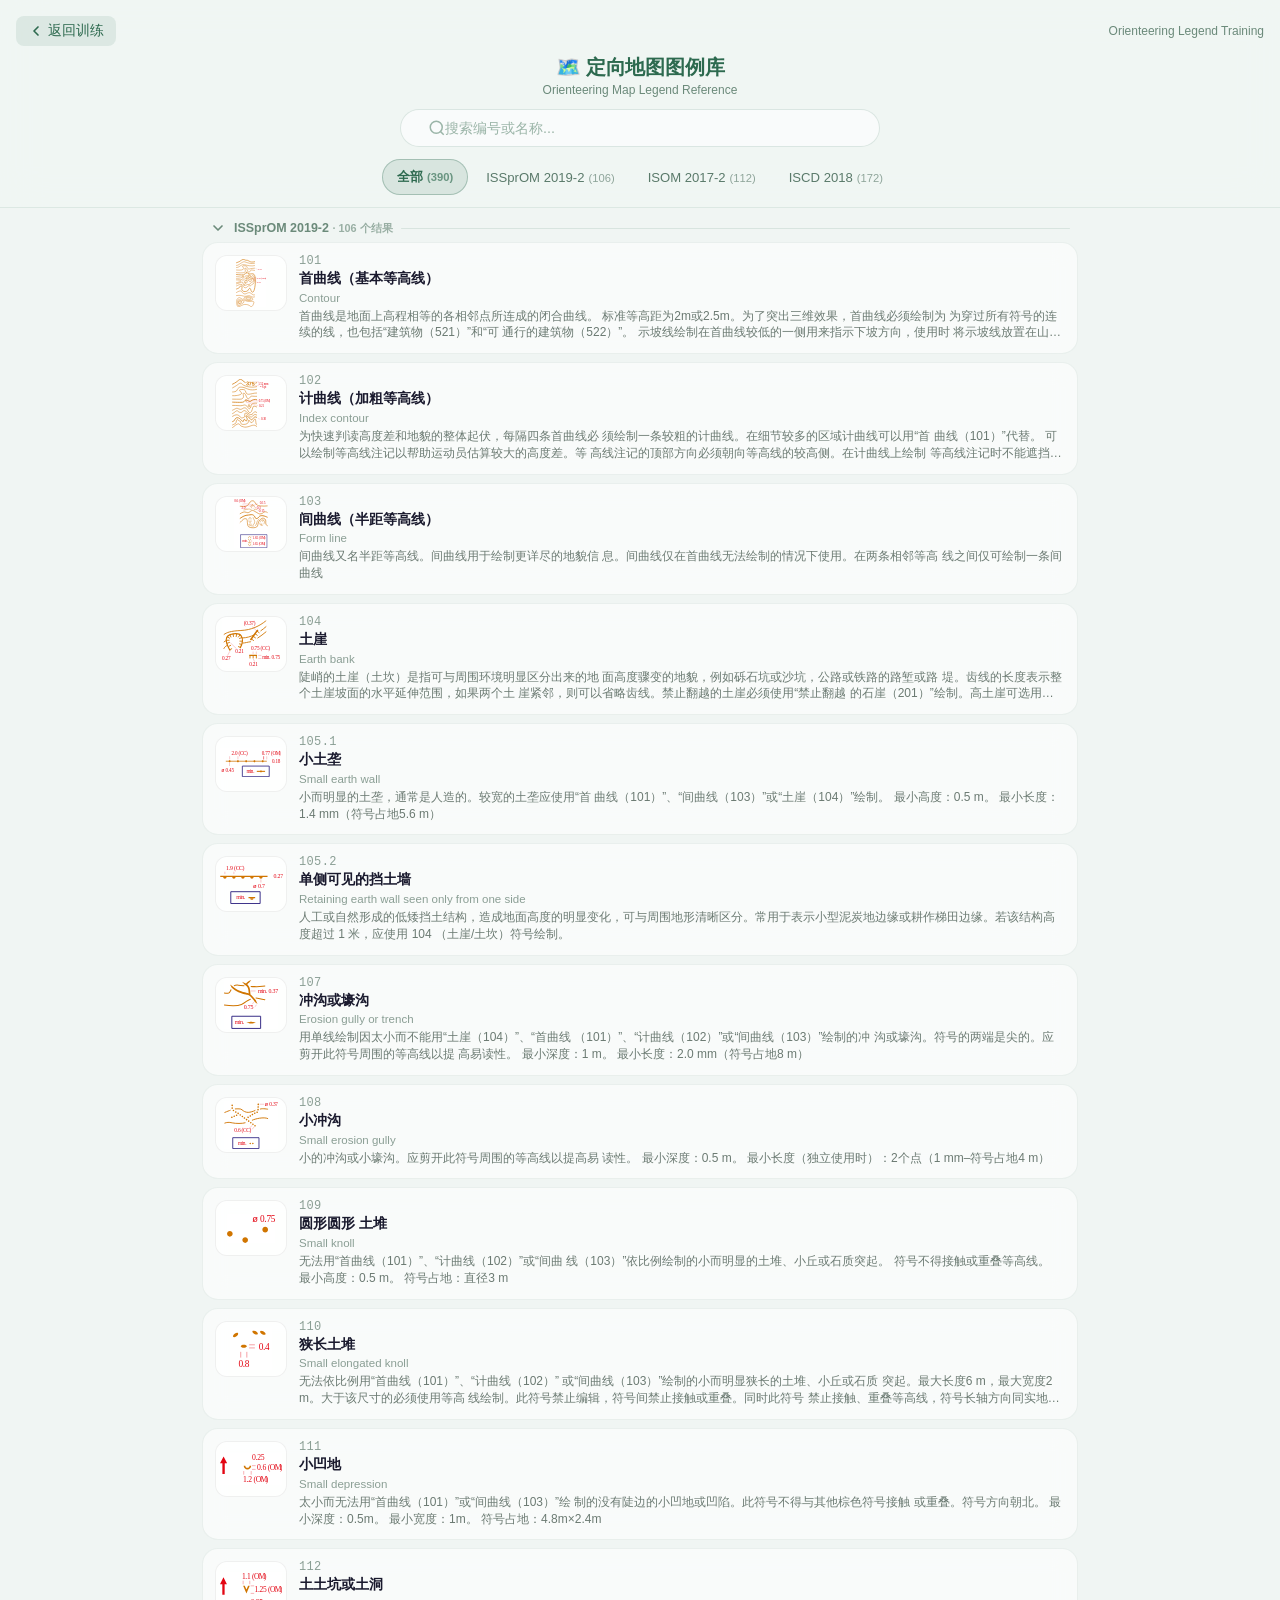
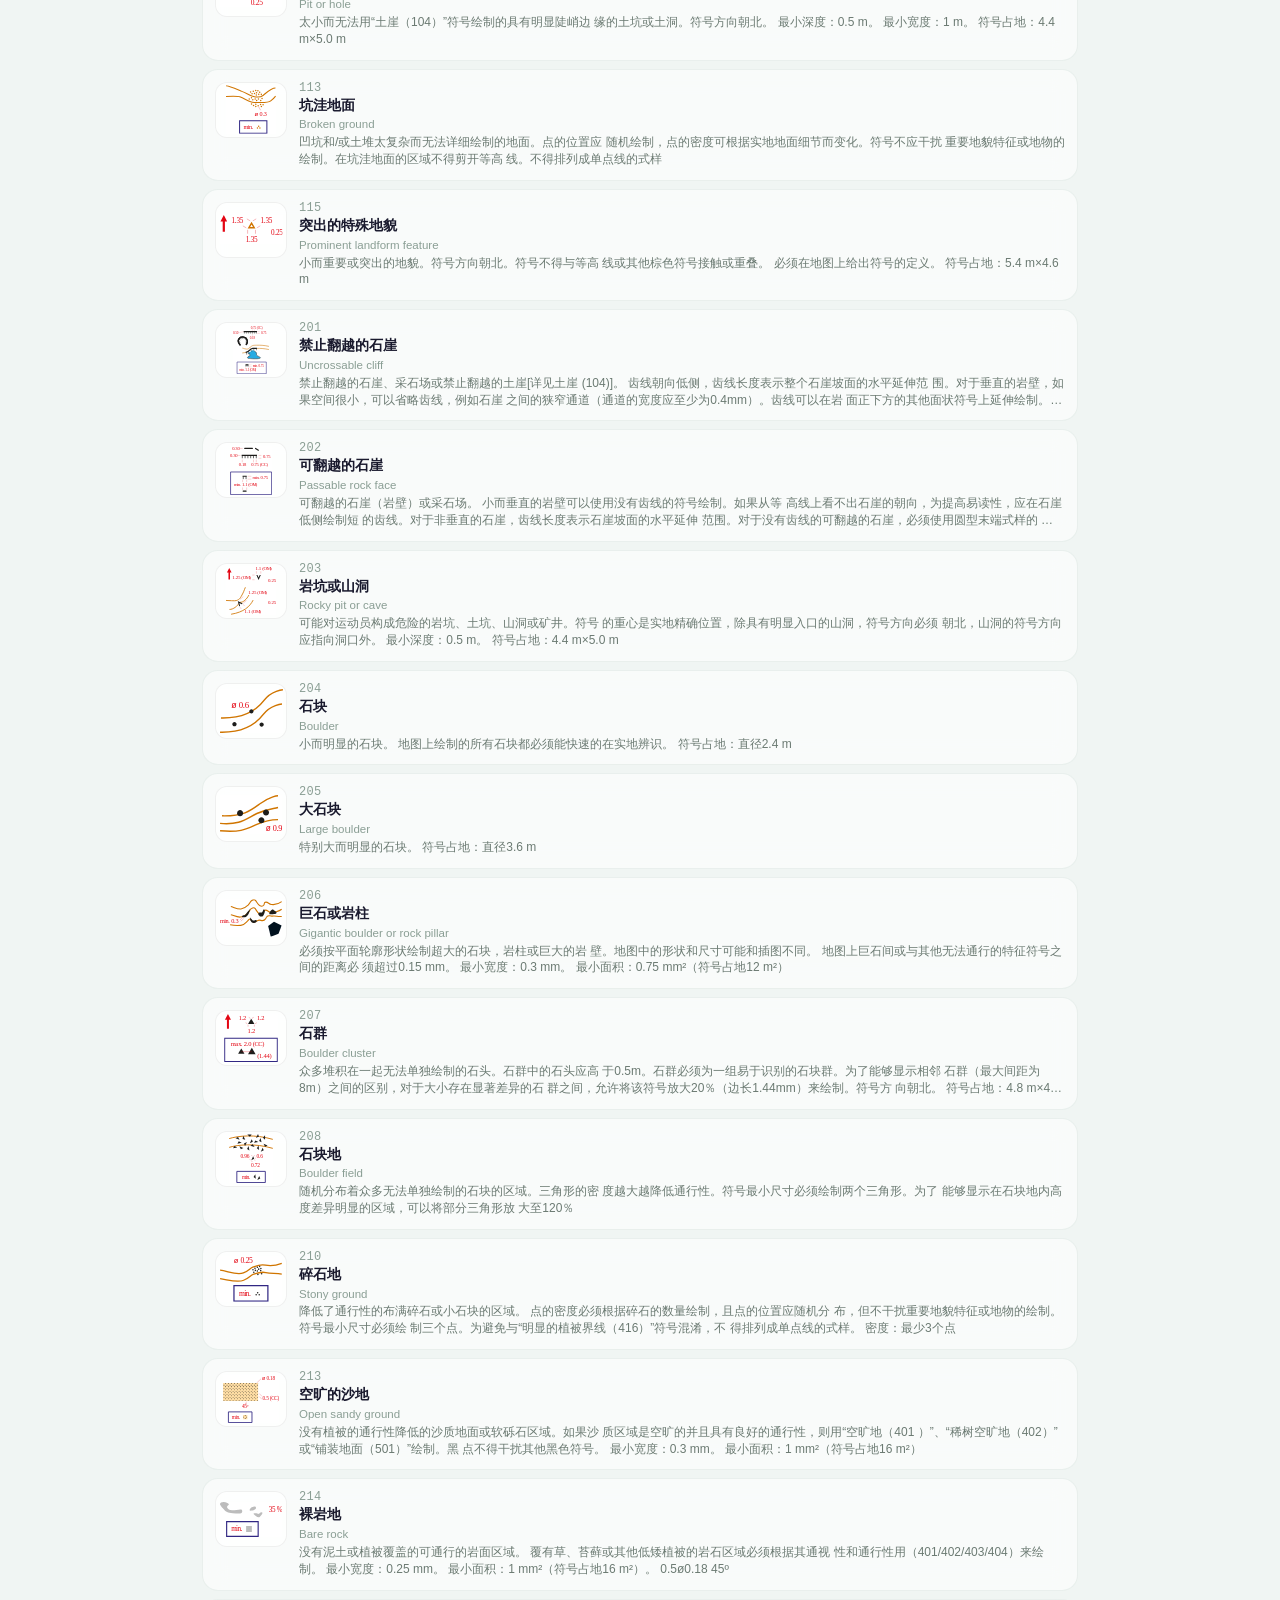
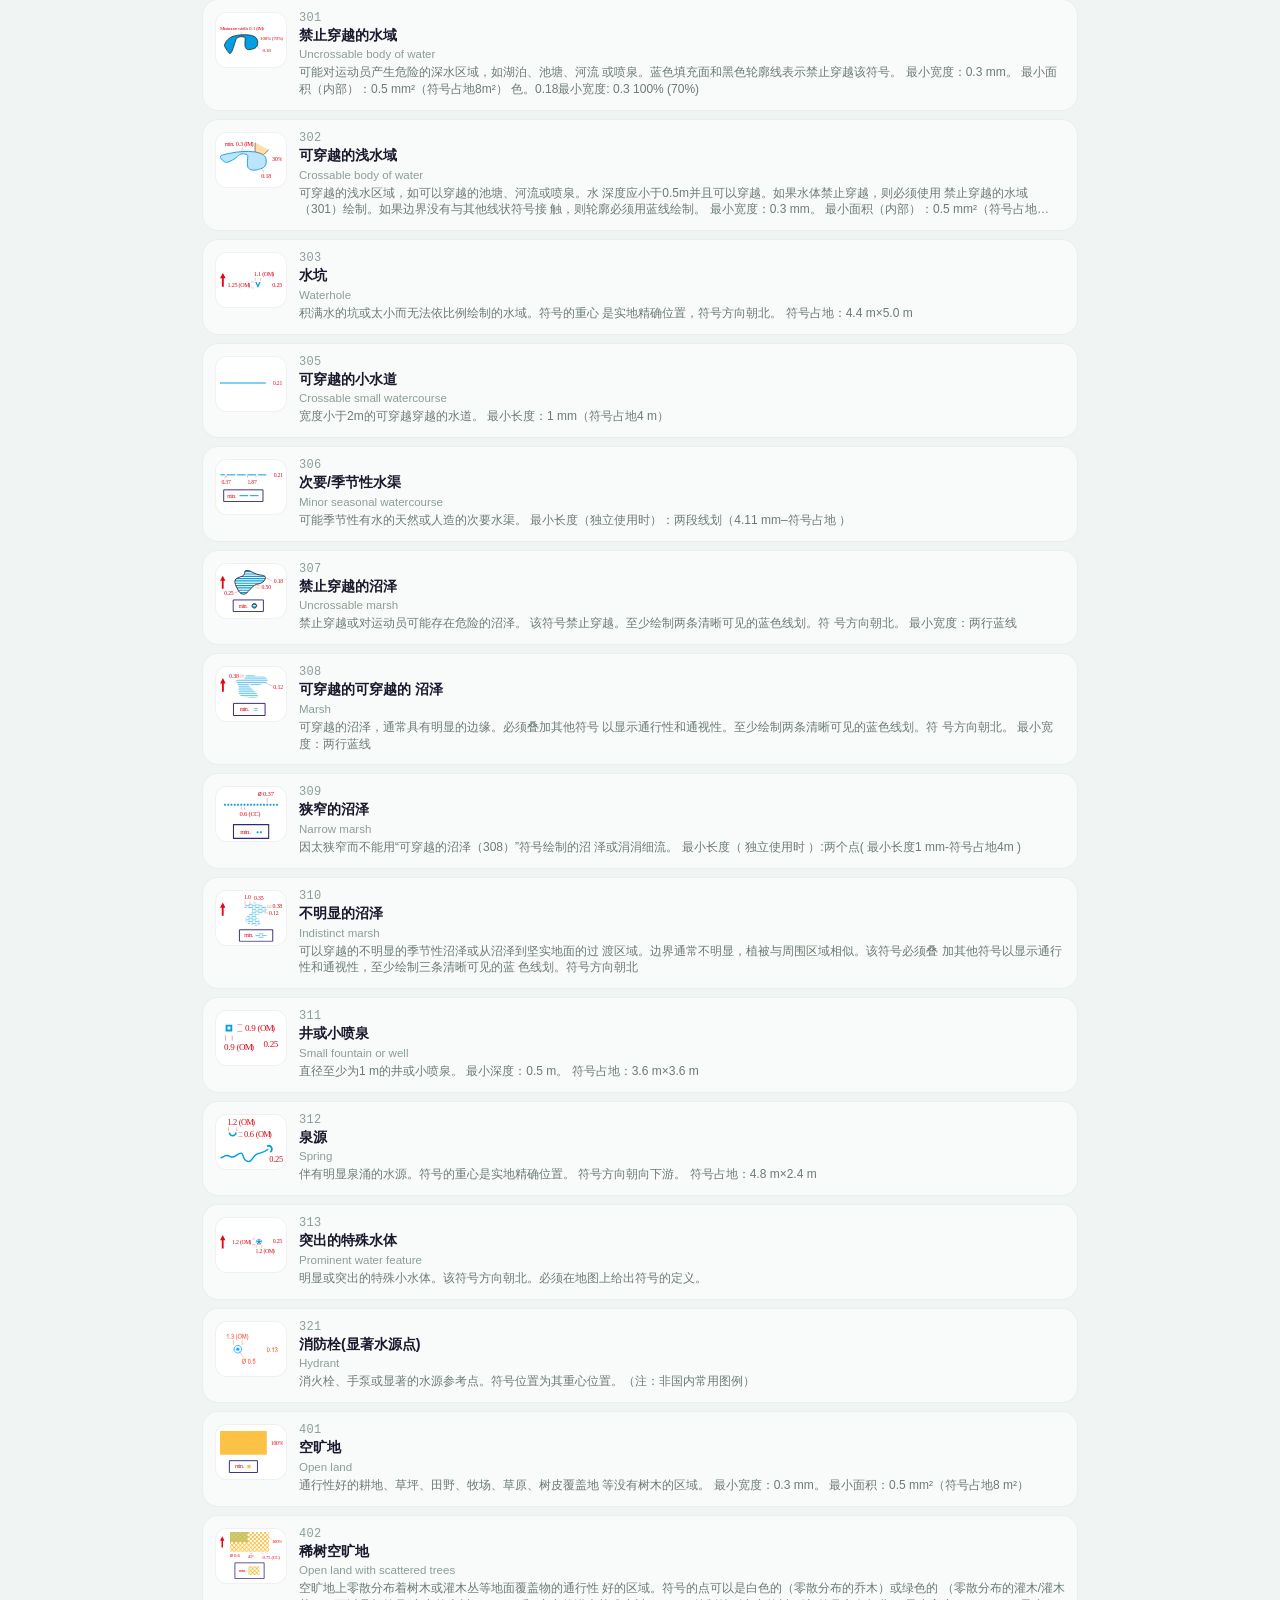
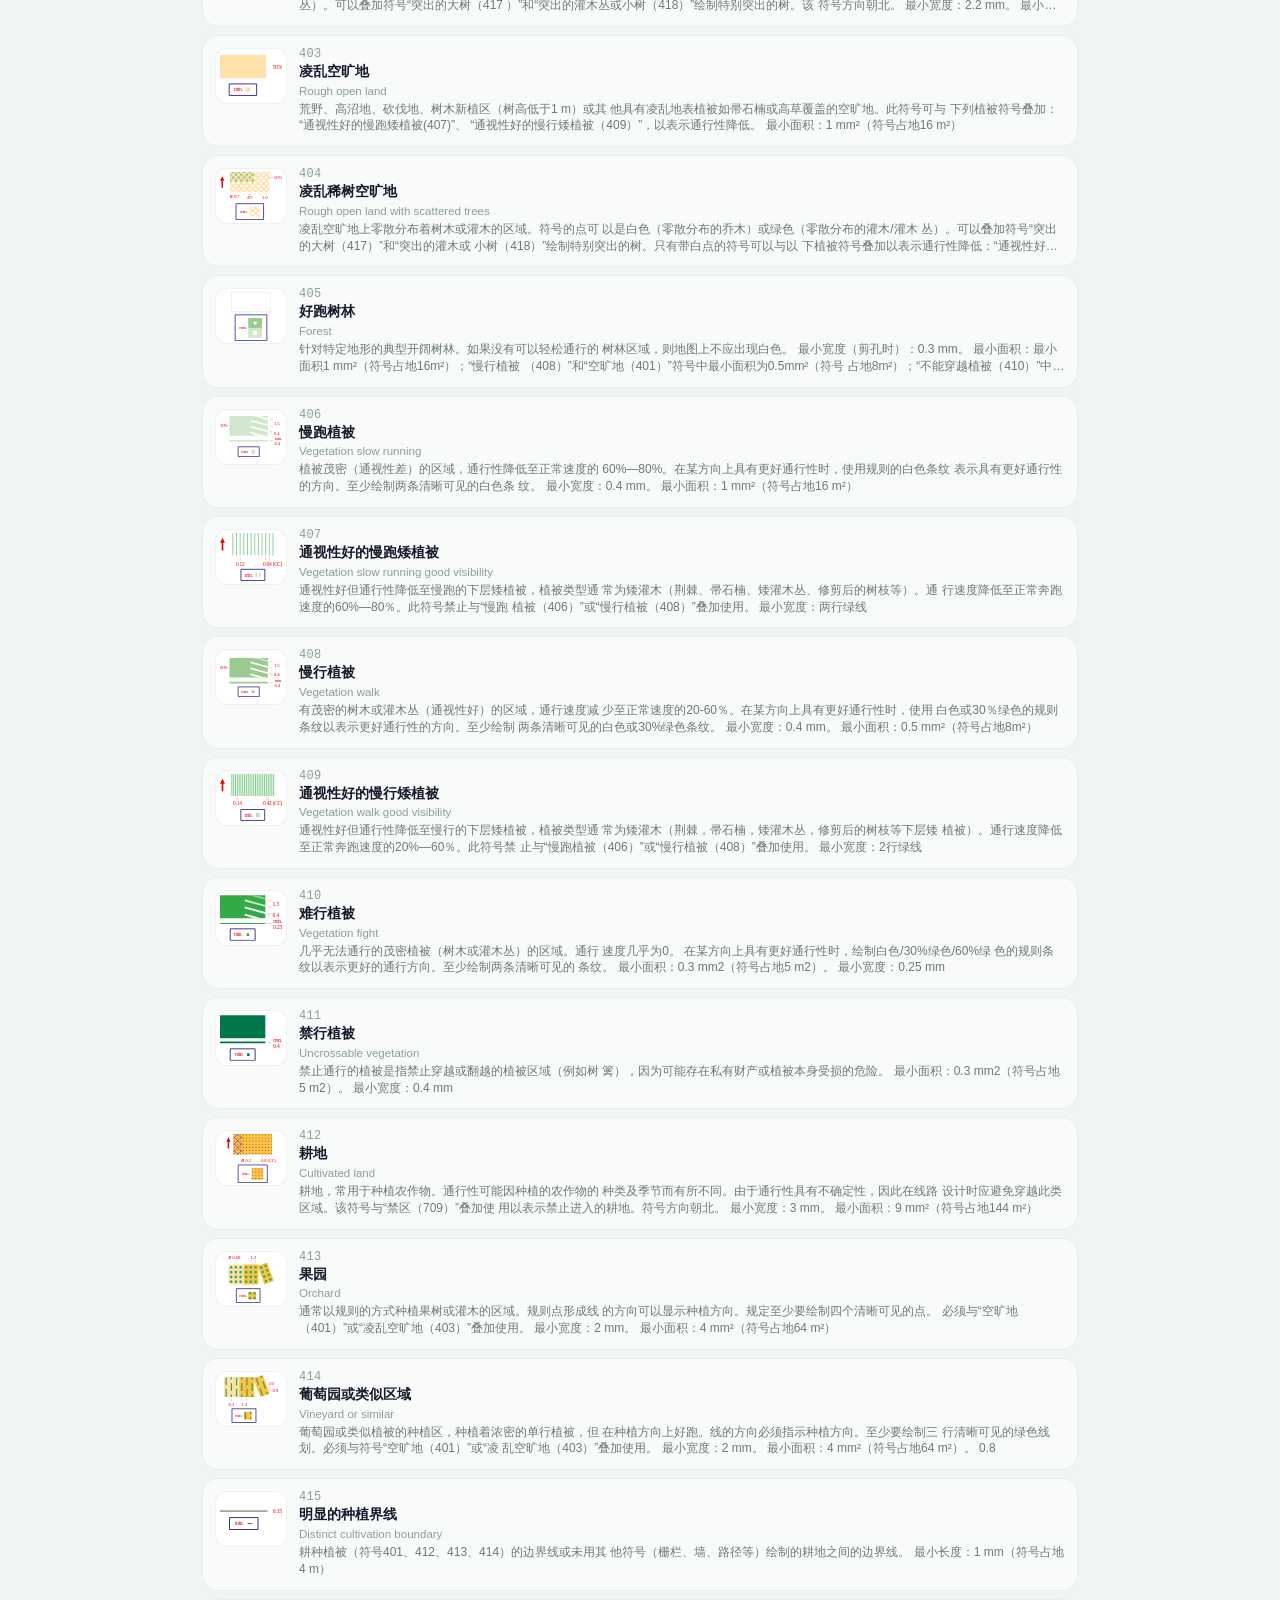
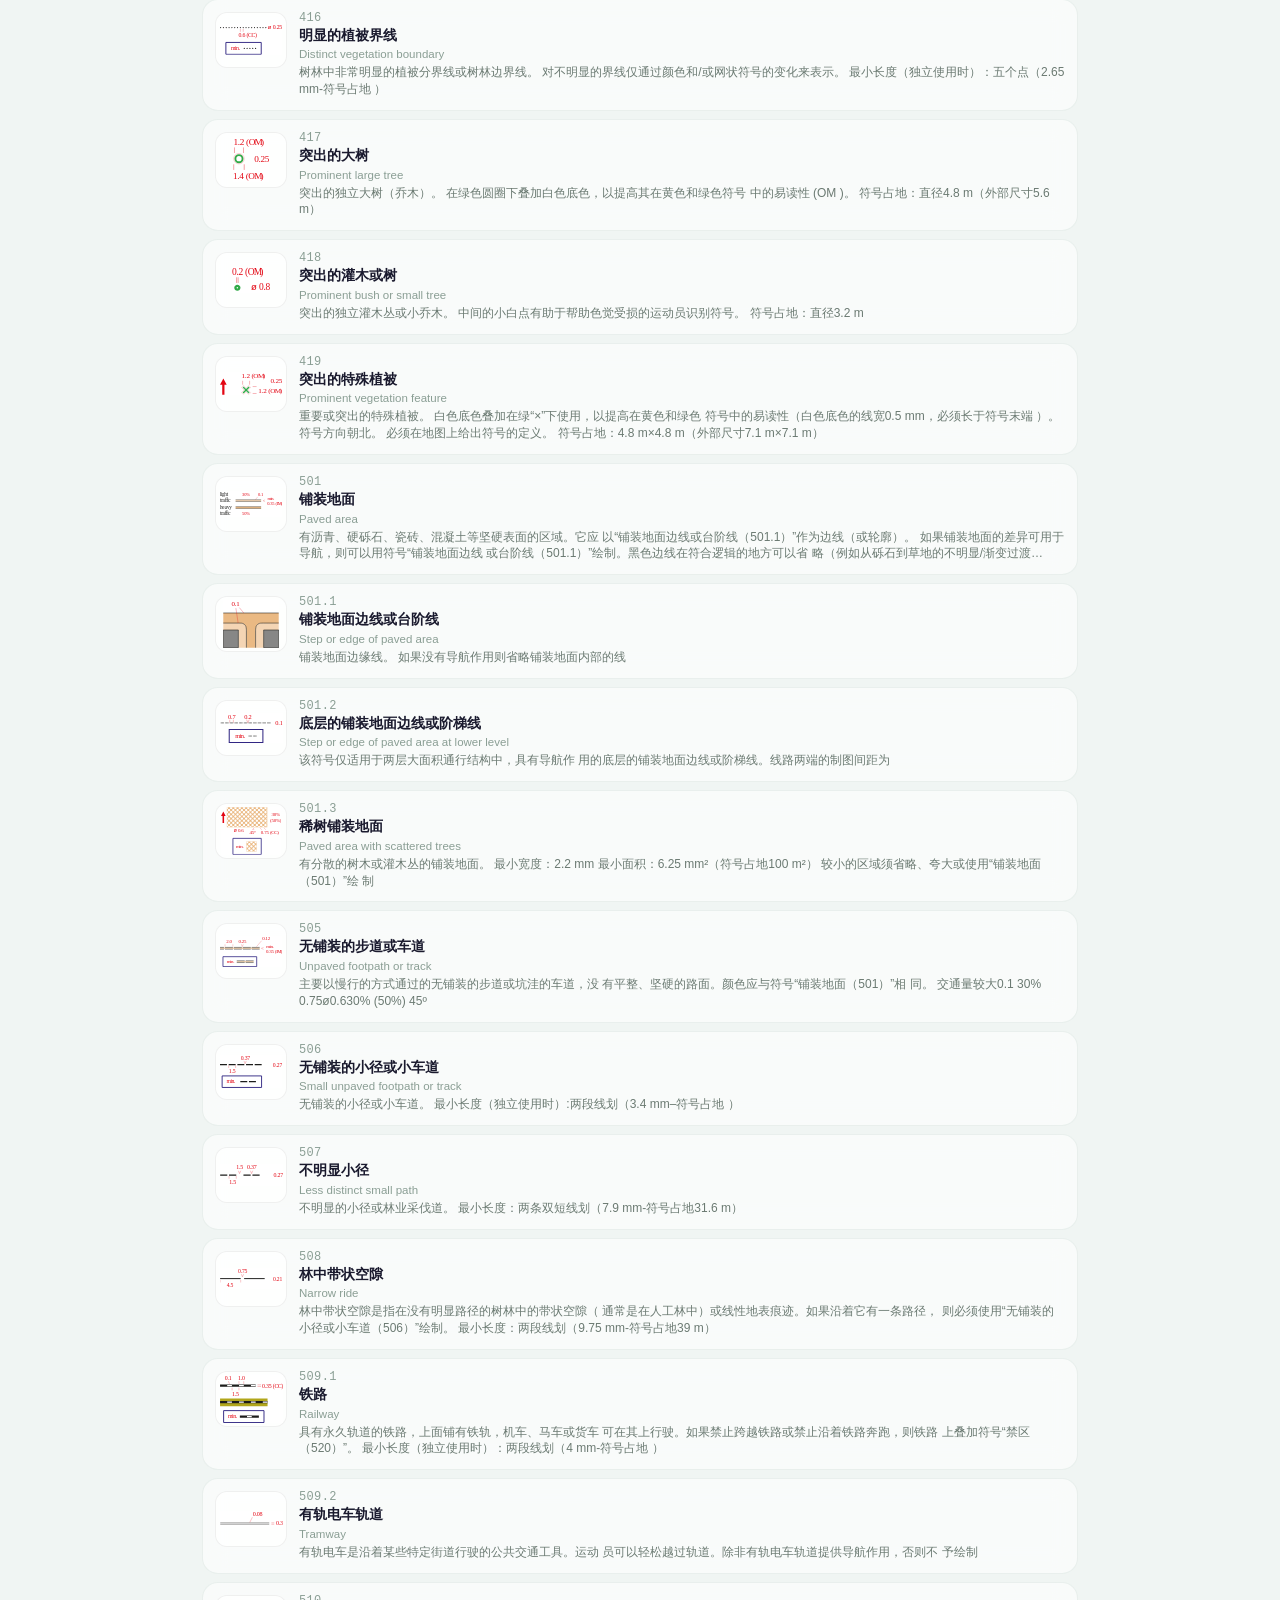
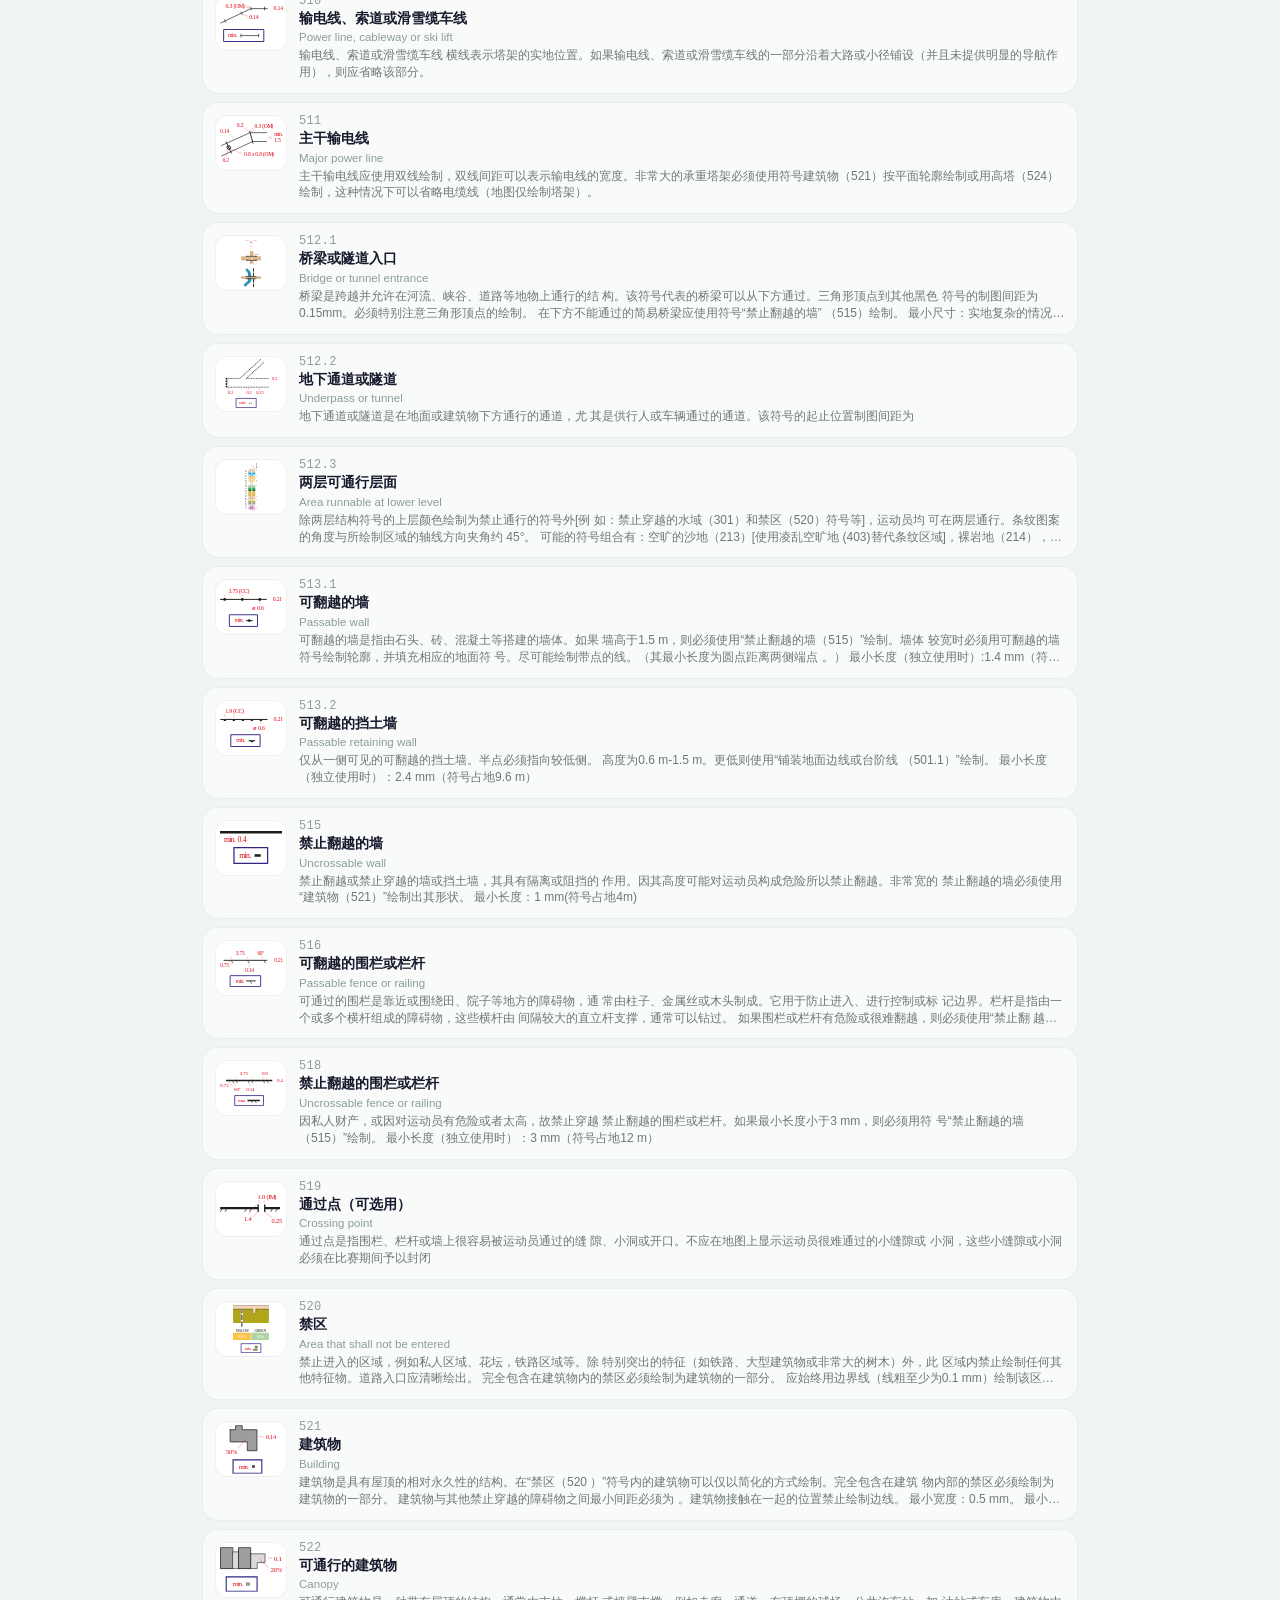
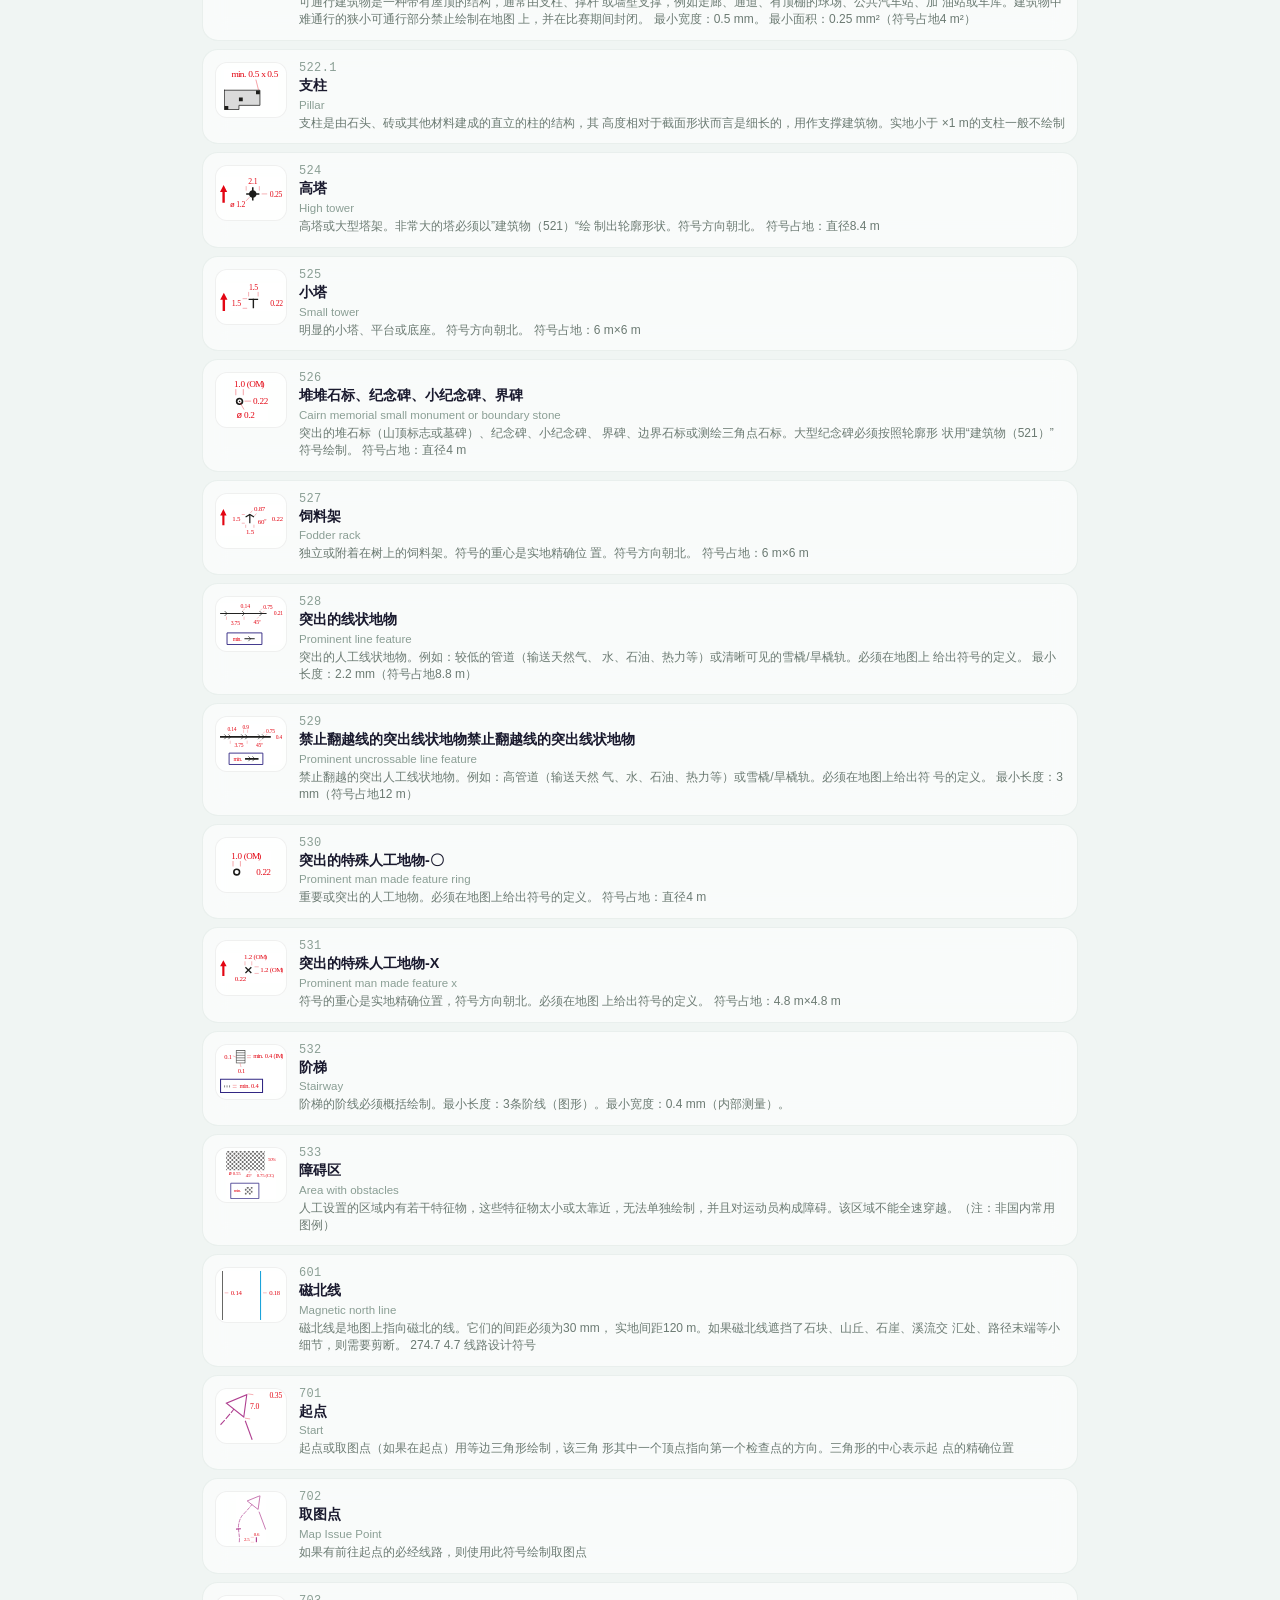
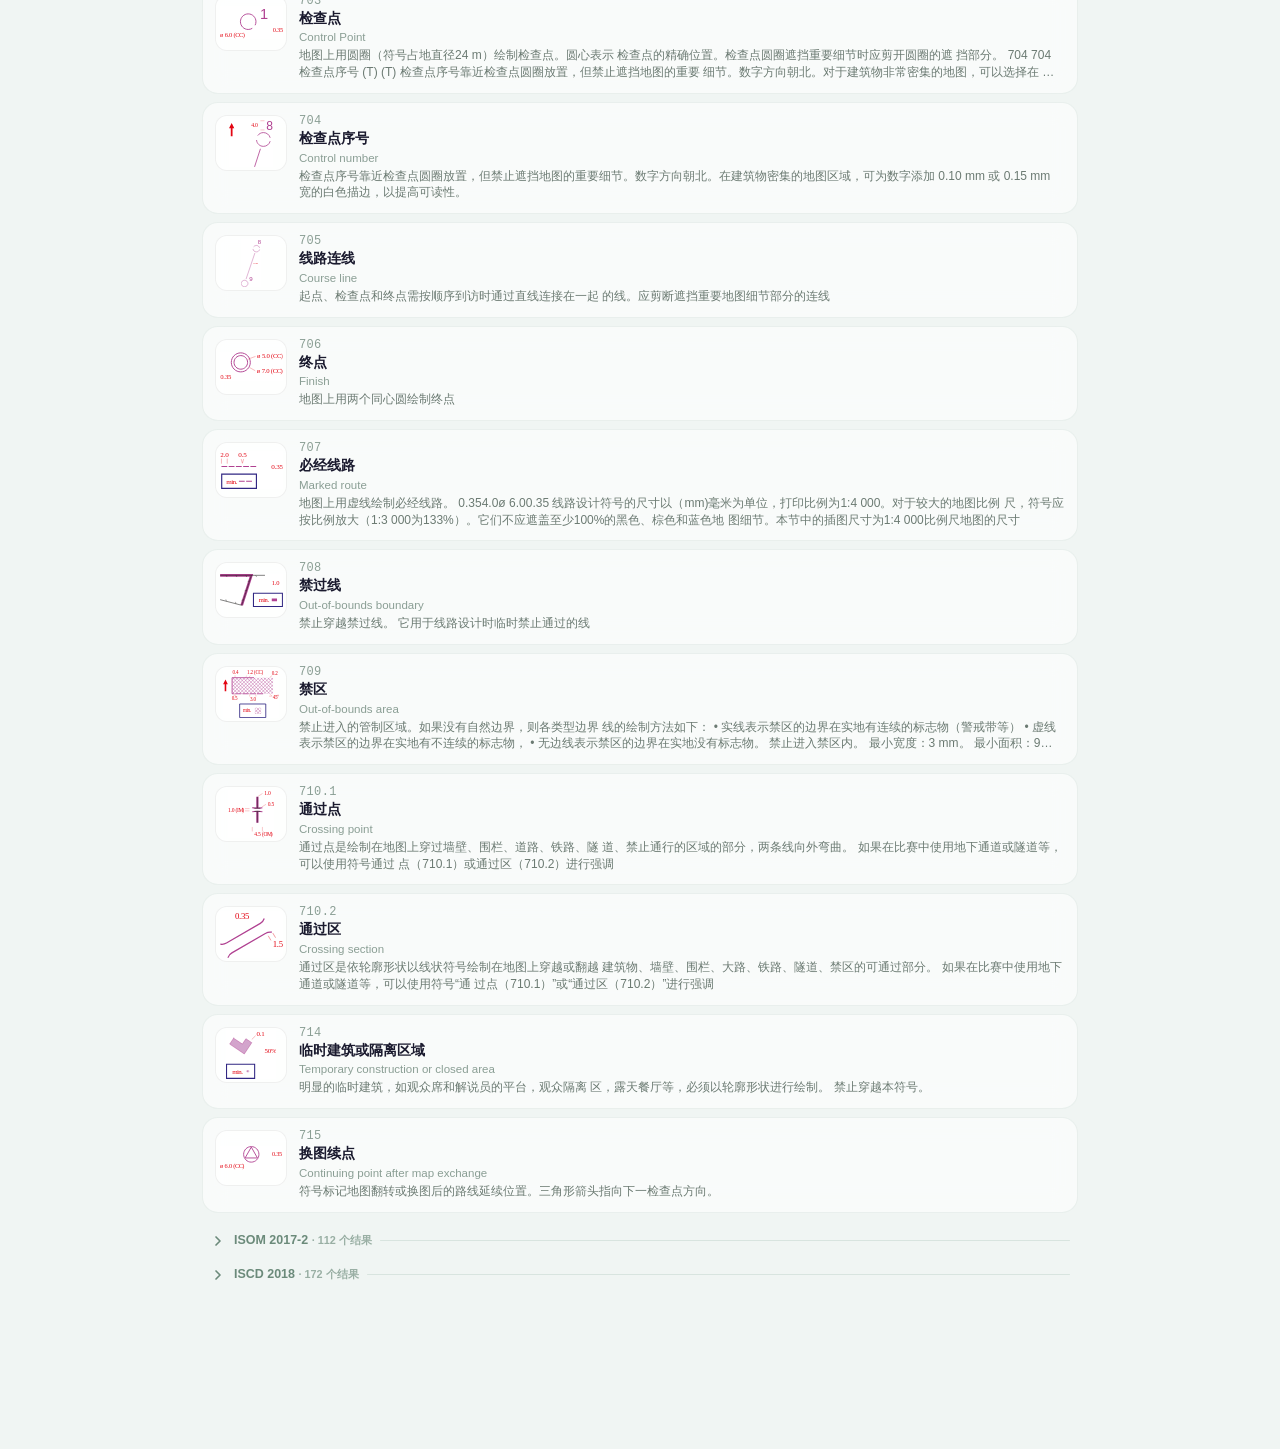
==== library.html @ ac6736a6 "Use O-legend as standalone library page - Copy O-legend/index.html as library.html - Add 'Back to Tr" ====
<!DOCTYPE html>
<html lang="zh-CN">
<head>
<meta charset="UTF-8">
<meta name="viewport" content="width=device-width, initial-scale=1.0">
<title>定向地图图例库 - ISOM 2017-2 / ISSprOM 2019-2</title>
<style>
/* ===== Reset & Base ===== */
*,*::before,*::after{box-sizing:border-box;margin:0;padding:0}
html{font-size:16px;-webkit-text-size-adjust:100%}
body{font-family:-apple-system,BlinkMacSystemFont,'Segoe UI','PingFang SC','Microsoft YaHei',sans-serif;background:#f0f5f3;color:#1a1a2e;min-height:100vh;transition:background .3s,color .3s}

/* ===== Dark Mode ===== */
@media (prefers-color-scheme:dark){
  body{background:#0d1117;color:#e6edf3}
  .header{background:rgba(22,27,34,.85)!important;border-color:rgba(240,246,240,.08)!important}
  .header h1{color:#e6edf3!important}
  .header .subtitle{color:#8b949e!important}
  .search-input{background:rgba(255,255,255,.06)!important;border-color:rgba(240,246,240,.12)!important;color:#e6edf3!important}
  .search-input::placeholder{color:#6e7681!important}
  .tab-bar{background:rgba(22,27,34,.7)!important;border-color:rgba(240,246,240,.08)!important}
  .tab{color:#8b949e!important}
  .tab:hover{background:rgba(45,106,79,.15)!important;color:#3fb950!important}
  .tab.active{background:rgba(45,106,79,.25)!important;color:#3fb950!important;border-color:#3fb950!important}
  .card{background:rgba(22,27,34,.7)!important;border-color:rgba(240,246,240,.06)!important}
  .card:hover{background:rgba(22,27,34,.9)!important;border-color:rgba(45,106,79,.3)!important}
  .card .code{color:#6e7681!important}
  .card .name{color:#e6edf3!important}
  .card .en-sub{color:#6e7681!important}
  .detail-content .en-sub{color:#8b949e!important}
  .card .desc{color:#8b949e!important}
  .img-wrap{background:rgba(255,255,255,.04)!important;border-color:rgba(240,246,240,.06)!important}
  .group-header{color:#8b949e!important}
  .group-header:hover{color:#3fb950!important}
  .detail-nav{background:rgba(22,27,34,.85)!important;border-color:rgba(240,246,240,.08)!important}
  .detail-nav .back-btn{color:#e6edf3!important}
  .detail-nav .nav-count{color:#8b949e!important}
  .detail-nav .nav-arrow{color:#e6edf3!important}
  .detail-code{color:#3fb950!important}
  .detail-name{color:#e6edf3!important}
  .detail-img-wrap{background:rgba(255,255,255,.04)!important;border-color:rgba(240,246,240,.06)!important}
  .desc-card{background:rgba(22,27,34,.7)!important;border-color:rgba(240,246,240,.06)!important}
  .desc-card p{color:#c9d1d9!important}
  .bottom-nav{background:rgba(22,27,34,.92)!important;border-color:rgba(240,246,240,.06)!important}
  .bottom-nav .nav-btn{background:rgba(22,27,34,.7)!important;border-color:rgba(240,246,240,.1)!important;color:#e6edf3!important}
  .bottom-nav .nav-btn:hover{background:rgba(45,106,79,.25)!important;border-color:#3fb950!important}
  .empty-state{color:#6e7681!important}
  .toast{background:rgba(22,27,34,.95)!important;color:#e6edf3!important}
  .tab-bar::after{background:linear-gradient(to right,transparent,rgba(13,17,23,.92))!important}
  .desc-card p strong,.desc-card p b{color:#e6edf3!important}
  .search-clear{background:rgba(255,255,255,.12);color:#8b949e}
  .search-clear:active{background:rgba(255,255,255,.2)}
  .scroll-top-btn{background:rgba(63,185,80,.65)}
  .card:active{background:rgba(45,106,79,.3)!important}
  .img-overlay{background:rgba(0,0,0,.95)}
}
/* ===== Reduced Motion ===== */
@media (prefers-reduced-motion:reduce){
  *,*::before,*::after{transition-duration:0s!important;animation-duration:0s!important}
}

/* ===== Header ===== */
.header{position:sticky;top:0;z-index:100;background:rgba(240,246,243,.92);backdrop-filter:blur(20px);-webkit-backdrop-filter:blur(20px);border-bottom:1px solid rgba(45,106,79,.1);padding:16px 16px 0;text-align:center}
.header h1{font-size:1.25rem;font-weight:700;color:#2D6A4F;letter-spacing:-.01em;margin-bottom:2px}
.header .subtitle{font-size:.75rem;color:#6b8a7a;margin-bottom:2px}

/* ===== Search ===== */
.search-wrap{padding:10px 16px 12px}
.search-input{width:100%;max-width:480px;margin:0 auto;display:block;padding:10px 16px 10px 44px;border:1.5px solid rgba(45,106,79,.15);border-radius:24px;font-size:.9rem;background:rgba(255,255,255,.6);color:#1a1a2e;outline:none;transition:all .2s;font-family:inherit}
.search-input:focus{border-color:#2D6A4F;box-shadow:0 0 0 3px rgba(45,106,79,.1);background:rgba(255,255,255,.9)}
.search-input::placeholder{color:#9bb5a8}
.search-icon{position:absolute;left:28px;top:50%;transform:translateY(-50%);color:#9bb5a8;pointer-events:none;width:18px;height:18px}
.search-wrap-inner{position:relative;max-width:480px;margin:0 auto}

/* ===== Tabs ===== */
.tab-bar{display:flex;gap:3px;padding:0 16px 12px;justify-content:center;flex-wrap:wrap}
.tab{padding:8px 14px;border-radius:20px;border:1.5px solid transparent;font-size:.82rem;cursor:pointer;transition:all .2s;background:transparent;color:#5a7a6a;font-family:inherit;white-space:nowrap;user-select:none}
.tab:hover{background:rgba(45,106,79,.08);color:#2D6A4F}
.tab.active{background:rgba(45,106,79,.12);color:#2D6A4F;border-color:rgba(45,106,79,.3);font-weight:600}
.tab .count{font-size:.7rem;opacity:.65;margin-left:4px}

/* ===== Card List ===== */
.list-wrap{padding:0 12px 80px;max-width:900px;margin:0 auto}
.group-header{padding:12px 8px 6px;font-size:.78rem;font-weight:600;color:#6b8a7a;display:flex;align-items:center;gap:8px;cursor:pointer;user-select:none;transition:color .2s}
.group-header:hover{color:#2D6A4F}
.group-header::after{content:'';flex:1;height:1px;background:rgba(45,106,79,.12);border-radius:1px}
.group-header .chevron{width:16px;height:16px;transition:transform .2s;flex-shrink:0}
.group-header.collapsed .chevron{transform:rotate(-90deg)}
.group-items{overflow:hidden;transition:max-height .3s ease-out}
.group-items.collapsed{max-height:0!important}

/* ===== Card ===== */
.card{display:flex;width:100%;text-align:left;gap:12px;padding:12px;margin-bottom:8px;background:rgba(255,255,255,.6);backdrop-filter:blur(12px);-webkit-backdrop-filter:blur(12px);border:1px solid rgba(45,106,79,.08);border-radius:16px;cursor:pointer;transition:all .2s;overflow:hidden;font-family:inherit}
.card:hover{transform:scale(1.01);background:rgba(255,255,255,.85);border-color:rgba(45,106,79,.2);box-shadow:0 4px 20px rgba(45,106,79,.08)}
.card:active{background:rgba(45,106,79,.1)}
.card:focus-visible,.tab:focus-visible,.back-btn:focus-visible,.nav-arrow:focus-visible,.nav-btn:focus-visible{outline:3px solid rgba(45,106,79,.35);outline-offset:2px}
.card .img-col{flex-shrink:0;width:72px}
.img-wrap{width:72px;height:56px;background:rgba(255,255,255,.8);border-radius:12px;display:flex;align-items:center;justify-content:center;border:1px solid rgba(0,0,0,.06);overflow:hidden}
.img-wrap img{max-width:90%;max-height:90%;object-fit:contain;image-rendering:auto}
.card .text-col{flex:1;min-width:0;display:flex;flex-direction:column;justify-content:center;gap:2px}
.card .code{font-family:'SF Mono','Cascadia Code','Consolas',monospace;font-size:.75rem;color:#8a9e94;letter-spacing:.03em;line-height:1}
.card .name{font-size:.9rem;font-weight:600;color:#1a1a2e;line-height:1.3}
.card .en-sub{font-size:.72rem;color:#8a9e94;line-height:1.3;margin-top:1px}
.detail-content .en-sub{color:#6b7a72}
.card .desc{font-size:.75rem;color:#6b7a72;line-height:1.4;display:-webkit-box;-webkit-line-clamp:2;-webkit-box-orient:vertical;overflow:hidden}

/* ===== Empty ===== */
.empty-state{text-align:center;padding:60px 20px;color:#9bb5a8}
.empty-state .icon{width:54px;height:54px;margin:0 auto 12px;opacity:.45;color:currentColor}
.empty-state .text{font-size:.9rem}

/* ===== Detail Page ===== */
.detail-page{display:none;min-height:100vh;padding-bottom:70px}
.detail-page.show{display:block}

/* Detail Nav — sticky below header, compact */
.detail-nav{position:sticky;top:0;z-index:101;display:flex;align-items:center;justify-content:space-between;padding:7px 10px;background:rgba(240,246,243,.92);backdrop-filter:blur(20px);-webkit-backdrop-filter:blur(20px);border-bottom:1px solid rgba(45,106,79,.1)}
.detail-nav .back-btn{display:flex;align-items:center;gap:3px;padding:4px 8px;border:none;background:transparent;color:#2D6A4F;font-size:.8rem;cursor:pointer;border-radius:6px;transition:all .15s;font-family:inherit}
.detail-nav .back-btn:hover{background:rgba(45,106,79,.1)}
.detail-nav .back-btn svg{width:18px;height:18px}
.detail-nav .nav-arrows{display:flex;align-items:center;gap:1px}
.detail-nav .nav-arrow{padding:4px 6px;border:none;background:transparent;color:#2D6A4F;cursor:pointer;border-radius:6px;transition:all .15s;font-size:1rem;line-height:1}
.detail-nav .nav-arrow:hover{background:rgba(45,106,79,.1)}
.detail-nav .nav-arrow:active{transform:scale(.9)}
.detail-nav .nav-count{font-size:.72rem;color:#6b8a7a;min-width:48px;text-align:center;user-select:none}

/* Detail Content */
.detail-content{max-width:600px;margin:0 auto;padding:16px 16px 0;display:flex;flex-direction:column;align-items:center}
.detail-img-wrap{width:240px;height:200px;background:rgba(255,255,255,.8);border-radius:16px;display:flex;align-items:center;justify-content:center;border:1px solid rgba(45,106,79,.1);margin-bottom:16px;overflow:hidden}
.detail-img-wrap img{max-width:95%;max-height:95%;object-fit:contain;image-rendering:auto}
.detail-code{font-family:'SF Mono','Cascadia Code','Consolas',monospace;font-size:1.1rem;color:#2D6A4F;margin-bottom:4px;letter-spacing:.04em}
.detail-name{font-size:1.35rem;font-weight:700;color:#1a1a2e;margin-bottom:4px;text-align:center}

/* Description Card */
.desc-card{width:100%;background:rgba(255,255,255,.55);backdrop-filter:blur(12px);-webkit-backdrop-filter:blur(12px);border:1px solid rgba(45,106,79,.08);border-radius:16px;padding:20px;margin-bottom:8px}
.desc-card p{font-size:.9rem;line-height:1.75;color:#3a4a40;margin-bottom:12px}
.desc-card p:last-child{margin-bottom:0}
.desc-card p strong,.desc-card p b{color:#1a1a2e}

/* Bottom Nav — fixed to screen bottom */
.bottom-nav{position:fixed;bottom:0;left:0;right:0;z-index:90;display:flex;align-items:center;justify-content:center;gap:10px;padding:6px 12px;padding-bottom:max(6px,env(safe-area-inset-bottom));background:rgba(240,246,243,.92);backdrop-filter:blur(12px);-webkit-backdrop-filter:blur(12px);border-top:1px solid rgba(45,106,79,.08)}
.bottom-nav .nav-btn{display:flex;align-items:center;gap:6px;padding:8px 14px;border:1.5px solid rgba(45,106,79,.12);border-radius:12px;background:rgba(255,255,255,.55);color:#2D6A4F;cursor:pointer;transition:all .2s;font-family:inherit;font-size:.8rem;user-select:none}
.bottom-nav .nav-btn:hover{background:rgba(45,106,79,.1);border-color:#2D6A4F}
.bottom-nav .nav-btn:active{transform:scale(.95)}
.bottom-nav .nav-btn .label{font-size:.7rem;opacity:.55}
.bottom-nav .nav-btn .val{font-weight:600;max-width:100px;overflow:hidden;text-overflow:ellipsis;white-space:nowrap}
.bottom-nav .spacer{flex:1;max-width:12px}

/* ===== List Page ===== */
.list-page{display:block;min-height:100vh;padding-bottom:80px}
.list-page.hide{display:none}

/* ===== Toast ===== */
.toast{position:fixed;bottom:24px;left:50%;transform:translateX(-50%);background:rgba(26,26,46,.9);color:#fff;padding:10px 20px;border-radius:20px;font-size:.82rem;z-index:999;opacity:0;transition:opacity .3s;pointer-events:none;backdrop-filter:blur(12px);-webkit-backdrop-filter:blur(12px)}
.toast.show{opacity:1}

/* ===== Responsive ===== */
@media (max-width:640px){
  .header h1{font-size:1.1rem}
  .tab-bar{flex-wrap:nowrap;justify-content:flex-start;overflow-x:auto;-webkit-overflow-scrolling:touch;scrollbar-width:none;padding-left:2px;padding-right:32px;gap:3px;position:relative}
  .tab-bar::-webkit-scrollbar{display:none}
  .tab-bar::after{content:'';position:absolute;right:0;top:0;bottom:0;width:28px;background:linear-gradient(to right,transparent,rgba(240,246,243,.92));pointer-events:none;z-index:1}
  .tab{font-size:.75rem;padding:6px 10px;flex-shrink:0;white-space:nowrap;position:relative;z-index:2}
  .card{padding:10px;gap:10px}
  .card .img-col{width:60px}
  .img-wrap{width:60px;height:48px;border-radius:10px}
  .card .name{font-size:.82rem}
  .card .desc{font-size:.72rem}
  .detail-img-wrap{width:180px;height:150px}
  .detail-name{font-size:1.15rem}
  .detail-nav{padding:4px 8px}
  .detail-nav .back-btn{font-size:.75rem;padding:3px 6px}
  .detail-nav .nav-arrow{font-size:.9rem;padding:3px 5px}
  .detail-nav .nav-count{font-size:.68rem;min-width:42px}
  .bottom-nav{gap:8px;padding:5px 8px;padding-bottom:max(5px,env(safe-area-inset-bottom))}
  .bottom-nav .nav-btn{padding:7px 10px;font-size:.75rem;gap:4px}
  .bottom-nav .nav-btn .label{font-size:.65rem}
  .bottom-nav .nav-btn .val{max-width:80px}
  .list-wrap{padding:0 8px 80px}
}
@media (max-width:380px){
  .card .img-col{width:52px}
  .img-wrap{width:52px;height:42px;border-radius:8px}
  .card{gap:8px;padding:8px}
}

/* ===== Safe Area & New Components ===== */
/* Safe area bottom padding */
.list-wrap,.list-page{padding-bottom:calc(80px + env(safe-area-inset-bottom,0px))}
.detail-page{padding-bottom:calc(70px + env(safe-area-inset-bottom,0px))}
.toast{bottom:calc(65px + env(safe-area-inset-bottom,0px))}

/* Search Clear Button */
.search-clear{position:absolute;right:8px;top:50%;transform:translateY(-50%);width:28px;height:28px;border-radius:50%;background:rgba(0,0,0,.08);border:none;cursor:pointer;display:none;align-items:center;justify-content:center;color:#6b8a7a;font-size:.85rem;line-height:1;padding:0;transition:background .15s}
.search-clear.show{display:flex}
.search-clear:active{background:rgba(0,0,0,.18)}

/* Image Fullscreen Overlay */
.img-overlay{position:fixed;inset:0;background:rgba(0,0,0,.93);z-index:200;display:flex;align-items:center;justify-content:center;opacity:0;pointer-events:none;transition:opacity .3s;-webkit-tap-highlight-color:transparent;flex-direction:column}
.img-overlay.show{opacity:1;pointer-events:auto}
.img-overlay img{width:480px;height:400px;max-width:95vw;max-height:85vh;object-fit:contain;border-radius:4px;touch-action:none;transition:transform .15s ease-out}
.img-overlay .overlay-close{position:fixed;top:max(16px,env(safe-area-inset-top,0px));right:max(16px,env(safe-area-inset-right,0px));width:40px;height:40px;border-radius:50%;background:rgba(255,255,255,.15);border:none;color:#fff;font-size:1.5rem;cursor:pointer;display:flex;align-items:center;justify-content:center;line-height:1;z-index:201}
.img-overlay .overlay-hint{color:rgba(255,255,255,.45);font-size:.75rem;margin-top:12px;text-align:center;user-select:none}

/* Scroll-to-Top Button */
.scroll-top-btn{position:fixed;bottom:calc(60px + env(safe-area-inset-bottom,0px));right:max(16px,env(safe-area-inset-right,0px));width:44px;height:44px;border-radius:50%;background:rgba(45,106,79,.88);border:none;color:#fff;cursor:pointer;z-index:90;display:flex;align-items:center;justify-content:center;box-shadow:0 2px 12px rgba(0,0,0,.18);opacity:0;transform:translateY(20px);transition:opacity .3s,transform .3s;pointer-events:none;-webkit-tap-highlight-color:transparent}
.scroll-top-btn.show{opacity:1;transform:translateY(0);pointer-events:auto}
.scroll-top-btn:active{transform:scale(.88)!important}
.scroll-top-btn svg{width:22px;height:22px}

/* Detail image click hint */
.detail-img-wrap{cursor:pointer}
.detail-img-wrap:active{opacity:.8}
</style>
</head>
<body>

<!-- ===== HEADER ===== -->
<div class="header">
  <div style="display:flex;align-items:center;justify-content:space-between;margin-bottom:8px">
    <a href="index.html" style="display:flex;align-items:center;gap:4px;padding:6px 12px;background:rgba(45,106,79,.1);border-radius:8px;color:#2D6A4F;text-decoration:none;font-size:.85rem;font-weight:500">
      <svg width="16" height="16" viewBox="0 0 24 24" fill="none" stroke="currentColor" stroke-width="2.5" stroke-linecap="round" stroke-linejoin="round"><path d="m15 18-6-6 6-6"/></svg>
      返回训练
    </a>
    <span style="font-size:.75rem;color:#6b8a7a">Orienteering Legend Training</span>
  </div>
  <h1>🗺️ 定向地图图例库</h1>
  <div class="subtitle">Orienteering Map Legend Reference</div>
  <div class="search-wrap">
    <div class="search-wrap-inner">
      <svg class="search-icon" viewBox="0 0 24 24" fill="none" stroke="currentColor" stroke-width="2"><circle cx="11" cy="11" r="8"/><path d="m21 21-4.35-4.35"/></svg>
      <input type="text" class="search-input" id="searchInput" placeholder="搜索编号或名称..." autocomplete="off">
      <button class="search-clear" id="searchClear" aria-label="清除搜索" title="清除">✕</button>
    </div>
  </div>
  <div class="tab-bar" id="tabBar">
    <button class="tab active" data-std="all">全部<span class="count" id="countAll"></span></button>
    <button class="tab" data-std="issprom2019">ISSprOM 2019-2<span class="count" id="countISS"></span></button>
    <button class="tab" data-std="isom2017">ISOM 2017-2<span class="count" id="countISOM"></span></button>
    <button class="tab" data-std="iscd2018">ISCD 2018<span class="count" id="countISCD"></span></button>
  </div>
</div>

<!-- ===== LIST PAGE ===== -->
<div class="list-page" id="listPage">
  <div class="list-wrap" id="listWrap"></div>
  <div class="empty-state" id="emptyState" style="display:none">
    <svg class="icon" viewBox="0 0 24 24" fill="none" stroke="currentColor" stroke-width="1.8" aria-hidden="true"><circle cx="11" cy="11" r="7"/><path d="m20 20-4-4"/></svg>
    <div class="text">没有找到匹配的图例</div>
  </div>
</div>

<!-- ===== DETAIL PAGE ===== -->
<div class="detail-page" id="detailPage">
  <div class="detail-nav">
    <button class="back-btn" id="backBtn" title="返回列表">
      <svg viewBox="0 0 24 24" fill="none" stroke="currentColor" stroke-width="2.5" stroke-linecap="round" stroke-linejoin="round"><path d="m15 18-6-6 6-6"/></svg>
      返回
    </button>
    <div class="nav-arrows">
      <button class="nav-arrow" id="prevBtn" title="上一个">◀</button>
      <span class="nav-count" id="navCount"></span>
      <button class="nav-arrow" id="nextBtn" title="下一个">▶</button>
    </div>
  </div>
  <div class="detail-content">
    <div class="detail-img-wrap">
      <img id="detailImg" src="" alt="">
    </div>
    <div class="detail-code" id="detailCode"></div>
    <div class="detail-name" id="detailName"></div>
    <div class="desc-card" id="descCard"></div>
    <div class="bottom-nav">
      <button class="nav-btn" id="bottomPrev">
        <span style="font-size:1.1rem">◀</span>
        <div><div class="label">上一个</div><div class="val" id="prevLabel"></div></div>
      </button>
      <button class="nav-btn" id="bottomNext">
        <div style="text-align:right"><div class="label">下一个</div><div class="val" id="nextLabel"></div></div>
        <span style="font-size:1.1rem">▶</span>
      </button>
    </div>
  </div>
</div>

<!-- Image Fullscreen Overlay -->
<div class="img-overlay" id="imgOverlay">
  <button class="overlay-close" id="overlayClose" aria-label="关闭">✕</button>
  <img id="overlayImg" src="" alt="">
  <div class="overlay-hint">点击任意位置关闭</div>
</div>

<!-- Scroll to Top -->
<button class="scroll-top-btn" id="scrollTopBtn" aria-label="回到顶部" title="回到顶部">
  <svg viewBox="0 0 24 24" fill="none" stroke="currentColor" stroke-width="2.5" stroke-linecap="round" stroke-linejoin="round"><path d="m18 15-6-6-6 6"/></svg>
</button>

<!-- Toast -->
<div class="toast" id="toast"></div>

<script>
// ===== DATA =====
const ISOM_DATA = [{"code":"101","name":"首曲线（基本等高线）","name_en":"Contour","description":"首曲线是地面上高程相等的各相邻点所连成的闭合曲线。标 准等高距为5 m。对于平坦地貌，可使用2.5 m的等高距。 示坡线绘制在首曲线较低的一侧用来指示下坡方向，使用时 将示坡线放置在山凹处。 可用闭合的首曲线绘制小丘或凹地。用首曲线绘制凹地时至 少要绘制一条示坡线。用首曲线绘制的小丘最小高度或凹地的最 小深度应为1 m。 相邻首曲线之间的关系非常重要。相邻的首曲线可表示出地 貌的形状和结构。首曲线上应该避免出现小细节，以防止其遮盖 地貌的主要特征。 突出的地貌特征，如凹地，山凹，山凸，土崖和台地可能会 被夸大绘制。 绝对高程并不那么重要，但相邻特征之间的相对高度应在地 图上尽可能准确地绘制出来。为更突出地貌特征，允许稍微改变0.14 0.140.4min = 最小尺寸 14首曲线位置，但变化不应超过等高距的25%，且必须注意相邻特 征物的位置。 首曲线最小弯曲处外端顶线中心到主线所处线中心的距离为 。山凹口或山凸两侧等高线中心到中心 间距最少0.5 mm（符号占地8m）。 首曲线绘制的小丘最小长度为0.9 mm（符号占地13.5 m）， 最小宽度为0.6 mm（符号占地9 m）。较小的突出小丘可以用符 号圆形土堆（109）或狭长土堆（110）绘制，也可以夸 大绘制以满足符号最小尺寸规定","icon":"images/isom2017img/101-Contour.svg","standard":"isom2017"},{"code":"102","name":"计曲线（加粗等高线）","name_en":"Index contour","description":"为快速判读高度差和地貌的整体起伏，每隔四条首曲线必须 绘制一条较粗的计曲线。在细节较多的区域可以用首曲线代替。 用等高线绘制小丘或凹地时通常不使用计曲线绘制。 在平坦地貌中必须仔细选择计曲线的位置。最理想的是选取 最能凸显斜坡的重要等高线作为计曲线。计曲线可以绘制等高线 注记。等高线注记只能放置在计曲线不遮挡细节的位置。等高线 注记顶部方向必须朝向等高线的较高侧。等高线注记（文本）高 必须为1.5 mm，字体使用无衬线字体","icon":"images/isom2017img/102-Index-contour.svg","standard":"isom2017"},{"code":"103","name":"间曲线（半距等高线）","name_en":"Form line","description":"若需提供更多有关地面起伏的信息，则使用间曲线绘制。只 有在首曲线不能完整描述地貌的情况下才会使用间曲线。间曲 线不得用在两等高线的中间插值线位置。相邻等高线之间只能使 用一条间曲线。间曲线和等高线体系逻辑上吻合非常重要，因此 间曲线的起止处应与相邻等高线平行。间曲线虚线的间断处必须 放在合理的直线部分上。间曲线可用于区分土丘或凹地（最小高 度/深度应为1 m）是否扁平或明显。必须避免过度使用间曲线， 因为这会干扰地貌的三维图像，并使地图阅读复杂化。 最小长度（非闭合）：两段线划。 最小尺寸绘制的小丘和凹地：外部尺寸为1.1 mm（符号占地 ）","icon":"images/isom2017img/103-Form-line.svg","standard":"isom2017"},{"code":"104","name":"土崖","name_en":"Earth bank","description":"土崖（土坎）是指可与周围环境明显区分出来的地面高度骤 变的地貌，例如（砾石坑或沙坑、公路或铁路的路堑或路堤）。 最小高度：1 m。土崖可能会影响奔跑速度。齿线的长度表 示整个土崖坡面的水平延伸范围。 对于长土崖，末端允许使用短于最小长度的齿线。如果两个 土崖紧邻，则可以省略齿线。难以翻越的土崖必须使用难以翻 越的石崖（201）绘制。 最小长度：0.6 mm（符号占地9 m）","icon":"images/isom2017img/104-Earth-bank.svg","standard":"isom2017"},{"code":"105.1","name":"土垄","name_en":"Earth wall","description":"明显的土垄。最小高度：1 m。 最小长度：1.4 mm（符号占地21 m)","icon":"images/isom2017img/105.1-Earth-wall.svg","standard":"isom2017"},{"code":"105.2","name":"挡土墙","name_en":"Retaining earth wall","description":"由人工修筑形成的较低挡土结构，使地面高度发生明显变化，并能与周围地形清晰区分。常用于表示泥炭地边缘或耕作梯田边缘。若高度超过1米，应使用符号104（土崖/土坎）。","icon":"images/isom2017img/105.2-Retaining-earth-wall.svg","standard":"isom2017"},{"code":"106","name":"残破的土垄","name_en":"Ruined earth wall","description":"残破的或不明显的土垄。最小高度：0.5 m。 最小长度：两段线划(3.65 mm-符号占地55 m)。如果更短,则 符号必须被夸大到最小长度或改用符号土垄(105)绘制","icon":"images/isom2017img/106-Ruined-earth-wall.svg","standard":"isom2017"},{"code":"107","name":"冲沟","name_en":"Erosion gully","description":"用单线绘制因太小而无法用土崖（104）绘制的冲沟。 最小深度：1 m。 最小长度：1.15 mm（符号占地17 m）。不应剪开冲沟周围的 等高线","icon":"images/isom2017img/107-Erosion-gully.svg","standard":"isom2017"},{"code":"108","name":"小冲沟","name_en":"Small erosion gully","description":"小冲沟，小干沟或小壕沟。最小深度：0.5 m。 最小长度（独立使用时）：2个点（0.7 mm-符号占地 ）。建议剪开小冲沟周围的等高线以提高易读性","icon":"images/isom2017img/108-Small-erosion-gully.svg","standard":"isom2017"},{"code":"109","name":"圆形土堆","name_en":"Small knoll","description":"无法用等高线依比例绘制的明显的圆形土堆、小丘或石质突 起。最小高度：1 m。 本符号禁止接触或重叠等高线。 符号占地：7.5 m×7.5 m","icon":"images/isom2017img/109-Small-knoll.svg","standard":"isom2017"},{"code":"110","name":"狭长土堆","name_en":"Small elongated knoll","description":"无法用等高线依比例绘制的明显狭长的土堆、小丘或石质突 起，符号长轴方向同实地土堆长轴朝向。 最小高度：1 m。 本符号禁止接触或重叠等高线。 符号占地：12 m×6 m","icon":"images/isom2017img/110-Small-elongated-knoll.svg","standard":"isom2017"},{"code":"111","name":"小凹地","name_en":"Small depression","description":"太小而无法用等高线绘制的没有陡边的小凹地或凹陷。最小 深度：1 m，最小宽度：2 m。 有陡峭边缘的小凹地或凹陷用土坑（112）绘制。 该符号不得接触或重叠其他棕色符号。符号的重心是实地精 确位置，符号方向朝北。 符号占地：12 m×6 m","icon":"images/isom2017img/111-Small-depression.svg","standard":"isom2017"},{"code":"112","name":"土坑","name_en":"Pit","description":"无法用符号土崖(104)依比例绘制的具有明显陡峭边缘 的土坑或土洞,最小深度：1 m，最小宽度：1 m。 大于5 m×5 m的坑通常应该被夸大使用土崖(104)绘制。 没有陡边的坑均用小凹地(111)绘制。 该符号不得接触或重叠其他棕色符号。符号的重心是实地精 确位置，符号方向朝北。 符号占地：10.5 m×12 m","icon":"images/isom2017img/112-Pit.svg","standard":"isom2017"},{"code":"113","name":"坑洼地面","name_en":"Broken ground","description":"凹坑和/或土堆太复杂而无法详细绘制的地面，或其他类型 的坑洼或不平坦的地面，对通行性影响不大但可以清楚地与其他 地面区分。 点的位置应随机绘制，但不得干扰重要的地貌特征和地物。 最少应绘制3个点（占地10 m×10 m）。 相邻点之间的中心最大间距为0.6 mm。 相邻点之间的中心最小间距为0.5 mm。 不应剪开坑洼地面上的等高线。 不得排列成单点线的式样。 密度：3-4个点/mm²","icon":"images/isom2017img/113-Broken-ground.svg","standard":"isom2017"},{"code":"114","name":"非常坑洼的地面","name_en":"Very broken ground","description":"坑和/或丘太复杂而无法详细绘制的地面，或者其他类型的 坑洼或不平整的地面，可以清楚地与其他地面区分且影响通行 性。 点应该是随机分布,但不应干扰重要的地貌特征和符号。最 少应绘制3个点(符号占地7 m×7 m)。 相邻两点的中心最大间距为0.38 mm。 相邻两点的中心最小间距为0.25 mm。 不应被剪开在非常破碎的地面处的等高线。 不得排列成单点线的式样。 密度：7-9个点/mm²","icon":"images/isom2017img/114-Very-broken-ground.svg","standard":"isom2017"},{"code":"115","name":"突出的特殊地貌","name_en":"Prominent landform feature","description":"该符号所绘制的特征必须与周围环境非常清晰地区分开来。 符号的重心是实地精确位置，符号方向朝北。 该符号不得与其他棕色符号接触或重叠。 必须在地图上给出符号定义。 符号占地：13.5 m×11.5 m 0.9 0.9 0.9 3.2 岩壁和石块3.2 岩壁和石块 岩壁是一种特殊的地形特征。岩壁除了可以帮助运动员读图和提供寻找检查点的特征 外，还包含了这种地形的危险性和通行性等有用信息。岩壁用黑色来绘制，以区别于其它 类型的地形特征。必须注意确保石崖等岩壁特征与等高线所示的地貌的下坡方向的一致 性","icon":"images/isom2017img/115-Prominent-landform-feature.svg","standard":"isom2017"},{"code":"201","name":"难以翻越的石崖","name_en":"Impassable cliff","description":"难以翻越、攀爬或有危险的石崖、采石场或非常高且陡峭的 难以翻越土崖。 对于垂直的岩壁，如果图上位置不足，则可以省略石崖的齿 线。基线的末端可以是圆形也可以是平的。两端可使用较短的齿 线。 两个难以翻越的石崖之间或难以翻越的石崖与其他难以翻越 的重要符号之间的距离在地图上必须超过0.25 mm。 当难以翻越的石崖垂直落入水中，运动员无法沿着石崖的下 边缘穿越时，可以忽略水岸线，或者齿线必须清晰地延伸到水岸 线上。难以翻越的石崖下坡方向应与等高线下坡方向相对应。 最小长度：0.6 mm(符号占地9 m)。 颜色：黑色","icon":"images/isom2017img/201-Impassable-cliff.svg","standard":"isom2017"},{"code":"202","name":"可翻越的石崖","name_en":"Cliff","description":"可翻越的石崖（岩壁）或采石场。如果从等高线上不能明显 看出石崖的下坡方向，或为了提高易读性，应在下坡方向绘制短 的齿线。 对于非垂直的石崖，齿线长度表示石崖坡面的水平延伸范 围。如果不绘制齿线，基线的两端必须是圆的。两石崖之间的通 道最小间距为0.15 mm。石崖下坡方向应该与等高线下坡方向相 对应。 翻越石崖一般会降低奔跑速度。 最小高度：1 m。 最小长度：0.6 mm(符号占地9 m)","icon":"images/isom2017img/202-Cliff.svg","standard":"isom2017"},{"code":"203.1","name":"岩坑或山洞","name_en":"Rocky pit or cave","description":"可能对运动员构成危险的岩坑、土坑、山洞或矿井。 符号的重心是实地精确位置，除具有明显入口的山洞除外， 符号方向必须朝北，绘制山洞时该符号方向应指向洞口外。 直径大于5 m的岩坑应使用符号石崖(201、202)夸大绘 制。 最小深度：1 m。 符号占地：10.5 m×12 m","icon":"images/isom2017img/203.1-Rocky-pit-or-cave.svg","standard":"isom2017"},{"code":"203.2","name":"险坑","name_en":"Dangerous pit","description":"高度危险的坑、垂直竖井或深渊，跌入可能造成严重伤害或死亡。强烈建议不要将此特征物作为检查点。如果该特征位于潜在路线选择区域，应在地面使用标识带警示。（注：非国内常用图例）","icon":"images/isom2017img/203.2-Dangerous-pit.svg","standard":"isom2017"},{"code":"204","name":"石块","name_en":"Boulder","description":"可以在地面上快速辨识出的突出石块（高度大于1 m）。成 群的石块使用符号石群（207）或石块地（208、209） 绘制。 为了能够突出相邻（距离30 m内）石块在大小上有明显差 异，允许将某些石块的符号直径放大至0.5 mm。 符号占地：直径6 m（放大后直径7.5 m）","icon":"images/isom2017img/204-Boulder.svg","standard":"isom2017"},{"code":"205","name":"大石块","name_en":"Large boulder","description":"特别大而明显的石块。大石块高应超过2 m。为了能够突出 相邻（距离30 m内）石块在大小上有明显差异，允许将某些大石 块的符号缩小至0.5 mm。 符号占地：直径9m（缩小后直径7.5 m）。 颜色：黑色。min. 0.65 0.12 0.50.4 0.25 0.160.7 (ø 0.5)最大. 2.0 (ø 0.5)最大. 2.0","icon":"images/isom2017img/205-Large-boulder.svg","standard":"isom2017"},{"code":"206","name":"巨石或岩柱","name_en":"Gigantic boulder or rock pillar","description":"必须按平面轮廓形状绘制超大的石块、岩柱或巨大的岩壁。 实地中特征物的形状和尺寸可能和插图不同。 在地图上，巨石之间或巨石与其他难以翻越的特征符号之间 的间距必须超过0.15mm。 最小宽度：0.25 mm（符号占地3.75 m）。 最小面积：0.3 mm²（符号占地67 m²）","icon":"images/isom2017img/206-Gigantic-boulder-or-rock-pillar.svg","standard":"isom2017"},{"code":"207","name":"石群","name_en":"Boulder cluster","description":"众多堆积在一起无法单独绘制的石头。石群中的石块应高于 。石群必须为一组易于识别的石块群。 为了能够显示相邻（距离30 m内）石群之间大小的显著差 异，允许将该符号放大至120%（边缘长度0.96 mm）。 符号方向朝北。 符号占地：12 m×10 m","icon":"images/isom2017img/207-Boulder-cluster.svg","standard":"isom2017"},{"code":"208","name":"石块地","name_en":"Boulder field","description":"随机分布着众多无法单独绘制的石块的区域，绘制为随 机放置和随机朝向的实心三角形，边长比为8:6:5（内部角 度：92.9°、48.5°、38.6°）。石块地通常不会影响通行性。 如果石块地的通行性受到影响，则应使用符号密集的石块地 (209）绘制，或者将它与碎石地符号叠加使用。 至少应绘制两个三角形。如果一个三角形与其他岩石符号叠 加在一起（例如，符号在石崖（201、202）下侧，与石块 （204-206）相邻或与碎石地（210-212）叠加），则可以 使用一个三角形。 相邻三角形之间的中心最大间距为1.2 mm。相邻三角形之间 的中心最小间距为0.75 mm。 密度：0.8-1个符号/mm²。为了能够显示在石块地内高度差 异明显的区域，可以将部分三角形放大至120％。 单个三角形的占地尺寸：12 m×6 m。 (0.96)最大. 2.00.80.8","icon":"images/isom2017img/208-Boulder-field.svg","standard":"isom2017"},{"code":"209","name":"密集石块地","name_en":"Dense boulder field","description":"随机分布着众多无法单独绘制的石块的区域，并且影响了 通行性。绘制为随机放置和随机朝向的实心三角形，边长为8：6 ：5（内部角度：92.9°、48.5°、38.6°）。最小符号尺寸至 少绘制两个三角形。 相邻三角形之间的中心最大间距为0.6 mm。 密度：2-3个符号/mm²。为了能够在石块地中突出具有明显 高度差的区域，可以将部分三角形放大至120％。 单个三角形的占地尺寸：12 m×6 m","icon":"images/isom2017img/209-Dense-boulder-field.svg","standard":"isom2017"},{"code":"210","name":"慢跑碎石地","name_en":"Stony ground slow running","description":"分布着碎石或小石块的地面，通行性受影响降低至正常速 度的60％-80％。 图中点应随机分布，但不应干扰重要地貌特征和地物的绘 制。插图密度仅供参考，点符号（单点）也可以用来绘制碎石 地。 最少应绘制3个点(符号占地10 m×10 m)。邻近点之间的中心 最大间距为0.6 mm。 相邻点之间的中心最小间距为0.45 mm。 密度：3-4个点/mm²。 为避免与符号明显的植被界线（416）混淆,不得排列成 单点线的式样","icon":"images/isom2017img/210-Stony-ground-slow-running.svg","standard":"isom2017"},{"code":"211","name":"慢行碎石地","name_en":"Stony ground walk","description":"分布着碎石或小石块的地面，严重影响了通行性（降至正常 速度的20-60％）。 图中点应随机分布，但不应干扰重要地貌特征和地物的绘 制。插图密度仅供参考，也可用点状符号来绘制碎石地。 最少应绘制3个点(符号占地寸8 m×8 m)。相邻点之间的中心 最大间距为0.4 mm。 相邻点之间的中心最小间距为0.32 mm。 密度：6-8个点/mm²。 为避免与符号明显植被界线（416）混淆,不得排列成单 点线的式样","icon":"images/isom2017img/211-Stony-ground-walk.svg","standard":"isom2017"},{"code":"212","name":"难行碎石地","name_en":"Stony ground fight","description":"分布着碎石或小石块的难通行(低于正常速度的20%)地面。 地图中点应随机分布，但不应干扰重要地貌特征和地物的绘 制。插图密度仅供参考，也可以用点状符号来绘制碎石地。 最少应绘制3个点(符号占地7 m×7 m)。相邻点之间的中心 最大间距为0.32 mm。相邻点之间的中心最小间距为0.25 mm。密 度：10-12个点/mm²。 为避免与符号明显的植被界线（416）混淆,不得排列成 单点线的式样","icon":"images/isom2017img/212-Stony-ground-fight.svg","standard":"isom2017"},{"code":"213","name":"空旷的沙地","name_en":"Open sandy ground","description":"具有软沙的空旷地面，其通行性降低至正常奔跑速度的80% 以下。符号方向朝北。 最小面积：1 mm×1 mm(符号占地15 m×15 m)","icon":"images/isom2017img/213-Open-sandy-ground.svg","standard":"isom2017"},{"code":"214","name":"裸岩地","name_en":"Bare rock","description":"没有泥土或植被覆盖的可通行的岩面区域应绘制为裸岩地。 覆盖有草、苔藓或其他低矮植被的岩石区域不得使用裸岩地 符号绘制。 通行性降低的裸岩区域应使用符号碎石地（210-212） 绘制。 最小面积：1 mm×1 mm(符号占地15 m×15 m)","icon":"images/isom2017img/214-Bare-rock.svg","standard":"isom2017"},{"code":"215","name":"壕沟","name_en":"Trench","description":"天然或人工的壕沟（堑壕）。例如：战壕。 最小深度应为1 m。 最小长度：1 mm(符号占地15 m)。 较短的壕沟可夸大至最小尺寸绘制。难以翻越的壕沟必须使 用符号难以翻越的石崖（201）绘制。 侧壁坍塌或易于翻越的壕沟应绘制成冲沟。 0.45(CC)ø 0.16 223.3 水体和沼泽3.3 水体和沼泽 本节既包括开阔的水体，也包括由于水（沼泽）的存在而形成的特殊类型的植被。水 系分类很重要，因为它表示了通行性，并为读图和寻找检查点提供了参考特征。水域的轮 廓线绘制为黑色粗线时表示它难以穿越（徒涉）。本节中列出的符号可能仅在某些季节有 水。沼泽符号可与表示通视性（黄色）和通行性（绿色和黄色）的面状符号叠加使用","icon":"images/isom2017img/215-Trench.svg","standard":"isom2017"},{"code":"301","name":"难以穿越的水域","name_en":"Uncrossable body of water","description":"黑色的轮廓线强调该水域是难以穿越的。 大面积的水域可以使用70%蓝色绘制，小面积的水域和狭窄 部分必须始终用100%蓝色绘制。 最小宽度(内部)：0.3 mm。 最小面积(内部)：0.55 mm×0.55 mm(符号占地8 m×8 m)","icon":"images/isom2017img/301-Uncrossable-body-of-water.svg","standard":"isom2017"},{"code":"302","name":"可穿越的浅水域","name_en":"Shallow body of water","description":"季节性或周期性的浅水域可以用带虚线轮廓的符号绘制。较 小的可穿越的浅水域可以用100％蓝色绘制（无轮廓）。 最小宽度(内侧尺寸)：0.3 mm。 最小面积( 内侧尺寸):0.7mm×0.7mm( 符号占地10.5m×10.5m )。 最小宽度(100%蓝色)：0.3 mm。 最小面积(100%蓝色)：0.55mm×0.55mm(符号占地8m×8m)","icon":"images/isom2017img/302-Shallow-body-of-water.svg","standard":"isom2017"},{"code":"303","name":"水坑","name_en":"Waterhole","description":"积满水的水坑或因面积太小而无法依比例绘制的水域。 符号的重心是实地精确位置，符号方向朝北。 符号占地：10.5 m×12 m","icon":"images/isom2017img/303-Waterhole.svg","standard":"isom2017"},{"code":"304","name":"可穿越的水道","name_en":"Crossable watercourse","description":"宽度至少2 m。 最小长度(独立使用时)：1 mm(符号占地15 m)","icon":"images/isom2017img/304-Crossable-watercourse.svg","standard":"isom2017"},{"code":"305","name":"可穿越的小水道","name_en":"Small crossable watercourse","description":"最小长度(独立使用时)：1 mm(符号占地15 m)","icon":"images/isom2017img/305-Small-crossable-watercourse.svg","standard":"isom2017"},{"code":"306","name":"次要/季节性水渠","name_en":"Minor seasonal waterchannel","description":"可能季节性有水的天然或人造的次要水渠。 最小长度( 独立使用时 )：两段线划(2.75 mm-符号占地41 m)","icon":"images/isom2017img/306-Minor-seasonal-waterchannel.svg","standard":"isom2017"},{"code":"307","name":"难以穿越的沼泽","name_en":"Uncrossable marsh","description":"难以穿越或对运动员可能存在危险的沼泽。黑色轮廓强调该 符号是难以穿越的。本符号与难以穿越的水域（301）符号 之间的黑色边线可省略。本符号可以与凌乱空旷地（403、404 ）符号叠加以表示通视性。至少绘制两条清晰可见的蓝色线 划。 符号方向朝北。 最小宽度：两条线划或0.8 mm(内侧尺寸)。 较小的区域必须被忽略、放大或使用符号不可穿越的水域 （301）绘制","icon":"images/isom2017img/307-Uncrossable-marsh.svg","standard":"isom2017"},{"code":"308","name":"可穿越的沼泽","name_en":"Marsh","description":"可穿越的有明显边界的沼泽。 该符号必须与其他符号叠加使用,以显示通行性和通视性。 符号方向朝北。 最小面积：0.5 mm×0.4 mm(符号占地7.5 m × )","icon":"images/isom2017img/308-Marsh.svg","standard":"isom2017"},{"code":"309","name":"狭窄的沼泽","name_en":"Narrow marsh","description":"因太狭窄(宽度小于5 m)而不能用可穿越的沼泽（308） 符号绘制的沼泽或涓涓细流。 最小长度(独立使用时)：两个点(0.7 mm-符号占地10.5 m)","icon":"images/isom2017img/309-Narrow-marsh.svg","standard":"isom2017"},{"code":"310","name":"不明显的沼泽","name_en":"Indistinct marsh","description":"可穿越的不明显的季节性沼泽或从沼泽到坚实地面的过渡区 域。通常边界不明显，植被与周围区域相似。 该符号必须与其他符号叠加以显示通行性和通视性。符号方 向朝北。 最小面积：2.0 mm×0.7 mm（符号占地30 m×10.5 m）","icon":"images/isom2017img/310-Indistinct-marsh.svg","standard":"isom2017"},{"code":"311","name":"井、喷泉或蓄水池","name_en":"Small fountain or well","description":"突出的水井、喷泉、蓄水池或围起的泉源。 符号占地：12 m×12 m。 颜色：蓝色","icon":"images/isom2017img/311-Small-fountain-or-well.svg","standard":"isom2017"},{"code":"312","name":"泉源","name_en":"Spring","description":"水的源头。 符号的重心是实地精确位置，符号的方向朝向下游。 符号占地：13.5 m×7 m","icon":"images/isom2017img/312-Spring.svg","standard":"isom2017"},{"code":"313","name":"突出的特殊水体","name_en":"Prominent water feature","description":"符号方向朝北。必须在地图上给出符号定义。","icon":"images/isom2017img/313-Prominent-water-feature.svg","standard":"isom2017"},{"code":"401","name":"空旷地","name_en":"Open land","description":"具有地面覆盖物（草，苔藓或类似植物）的空旷地，比典型 的好跑树林（405）具有更好的通行性。如果地图中黄色区 域占主导颜色比例时，则可以使用75％黄色代替100%黄色。 除坑洼地面（113），石块地（208），可穿越的 沼泽（308）和不明显的沼泽（310）以外，不得与其他面 状符号叠加使用。 最小面积：0.55 mm×0.55 mm（符号占地8 m×8 m）","icon":"images/isom2017img/401-Open-land.svg","standard":"isom2017"},{"code":"402","name":"稀树空旷地","name_en":"Open land with scattered trees","description":"在黄色面状符号上排列规则的点状孔用以表示在空旷地上零 散分布着零星树木或灌木丛的区域。这些点可以是白色（零散分 布的乔木）或绿色（零散分布的灌木/灌木丛）。也可以使用符 号突出的大树（417）来绘制特别突出的树。如果黄色区域 占主导颜色比例时，则可以使用75％黄色代替100%黄色。 最小宽度：1.5 mm（符号占地22.5 m）。 最小面积：2 mm×2 mm（符号占30 m×30 m）。 更小的区域必须省略、夸大或用空旷地（401）绘制。 符号方向朝北。 颜色：黄色（或75％黄色），带有白色或60％绿色的孔。100%","icon":"images/isom2017img/402-Open-land-with-scattered-trees.svg","standard":"isom2017"},{"code":"403","name":"凌乱空旷地","name_en":"Rough open land","description":"具有与典型好跑树林相同通行性的荒地、高沼地、砍伐地、 新种植树木区（树木约低于1 m）或其他具有凌乱地表植被如： 具有帚石楠地或高草地的空旷地。 可与以下植被符号相叠加：通视性好的慢跑矮植被（407 ）或通视性好的慢行矮植被（409）以表示通行性降低。 最小面积：1 mm×1 mm(符号占地15 m×15 m)。 更小的区域必须省略、夸大或使用空旷地（401）绘 制","icon":"images/isom2017img/403-Rough-open-land.svg","standard":"isom2017"},{"code":"404","name":"凌乱稀树空旷地","name_en":"Rough open land with scattered trees","description":"在黄色面状符号上排列规则的点状图案用以表示在空地上零 散分布着树木或灌木丛的区域。 点可以是白色的（零散分布的乔木）或绿色的（零散分布的 灌木/灌木丛）。只有使用带白色点的符号形式时可以与以下植 被符号叠加使用以表示通行性降低：通视性好的慢跑矮植被 （407）或通视性好的慢行矮植被（409）。 符号方向朝北。 最小宽度：1.5 mm(符号占地22.5 m)。 最小面积：2.5 mm×2.5 mm(符号占地37.5 m×37.5 m)。 更小的区域必须省略、夸大或使用凌乱空旷地（403） 绘制","icon":"images/isom2017img/404-Rough-open-land-with-scattered-trees.svg","standard":"isom2017"},{"code":"405","name":"好跑树林","name_en":"Forest","description":"典型的好跑树林。如果没有可以轻松通行的树林区域，则地 图上不应出现白色。 最小面积：位于其他颜色区域中的孔1 mm×1 mm（符号 占地15 m×15 m）；但以下植被符号除外：慢行植被（408 ）中最小面积为0.7 mm×0.7 mm（符号占地10.5 m×10.5 m） 。空旷地（401）中最小面积为0.7 mm×0.7 mm（符号占 地10.5 m×10.5 m）。难行植被（410）中最小面积为 ×0.55 mm（符号占地8 m×8 m）","icon":"images/isom2017img/405-Forest.svg","standard":"isom2017"},{"code":"406","name":"慢跑植被","name_en":"Vegetation slow running","description":"植被茂密（通视性较差）的区域，通行速度降低至正常速度 的60-80％。 在某方向上具有更好通行性时，应在30%绿色面状符号上叠 加规则的白色条纹，以表示好跑的方向。 最小面积：1 mm×1 mm（符号占地15 m×15 m）。 最小宽度：0.4 mm（符号占地6 m）","icon":"images/isom2017img/406-Vegetation-slow-running.svg","standard":"isom2017"},{"code":"407","name":"通视性好的慢跑矮植被","name_en":"Vegetation slow running good visibility","description":"通视性好但通行性降低至慢跑的下层矮植被，植被类型通常 为矮灌木(荆棘、帚石楠、矮灌木丛、修剪后的树枝等)。奔跑速 度降低至正常速度的60-80％。 符号方向朝北。 最小面积：1.5 mm×1 mm（符号占地22.5 m×15 m）","icon":"images/isom2017img/407-Vegetation-slow-running-good-visibility.svg","standard":"isom2017"},{"code":"408","name":"慢行植被","name_en":"Vegetation walk","description":"有茂密树木或灌木丛（通视性低）的区域，通行速度降低至 正常速度的20-60％。 在某方向上具有更好通行性时，应在60%绿色面状符号上叠 加规则的白色/30％绿色条纹，以表示好跑方向。 最小面积：0.7 mm×0.7 mm（符号占地10.5 m×10.5 m）。 最小宽度：0.3 mm（符号占地4.5 m）","icon":"images/isom2017img/408-Vegetation-walk.svg","standard":"isom2017"},{"code":"409","name":"通视性好的慢行矮植被","name_en":"Vegetation walk good visibility","description":"通视性好但通行性降低至慢行的下层矮植被，植被类型通常 为矮灌木（荆棘、帚石楠、矮灌木丛、修剪后的树枝等下层矮植 被）。通行速度降低至正常速度的20-60％。 使用符号难行植被（410）来绘制难以穿越或无法通行 但通视性较好的区域。 符号方向朝北。 最小面积：1 mm×1 mm（符号占地15 m×15 m）","icon":"images/isom2017img/409-Vegetation-walk-good-visibility.svg","standard":"isom2017"},{"code":"410","name":"难行植被","name_en":"Vegetation fight","description":"几乎无法通行的具有茂密植被（树木或灌木丛）的区域，通 行速度降低至正常速度的20％以下。 在某方向上具有更好通行性时，应在绿色面状符号上叠加规 则的白色/30％绿色/60％绿色条纹，以表示好跑方向。 最小面积：0.55 mm×0.55 mm（符号占地8 m×8 m）。 最小宽度：0.25 mm（符号占地3.8 m）","icon":"images/isom2017img/410-Vegetation-fight.svg","standard":"isom2017"},{"code":"412","name":"耕地","name_en":"Cultivated land","description":"耕地，通常用于种植农作物。通行性可能因所种植的农作物 种类及季节而有所不同。对于种植农业林的区域，可以使用好 跑树林（405）或稀树空旷地（402）代替本符号。 由于通行性可能会有所不同，因此在线路设计时应避免穿越 此类区域。 该符号与符号禁区（709）叠加使用，以绘制禁止进入 的耕地。 符号方向朝北。 最小面积：3 mm×3 mm(符号占地45 m×45 m）","icon":"images/isom2017img/412-Cultivated-land.svg","standard":"isom2017"},{"code":"413","name":"果园","name_en":"Orchard","description":"通常以规则的方式种植果树或灌木的区域。规则点连线的 方向可以表示种植方向。 必须与符号空旷地（401）或凌乱空旷地（403）叠 加使用。 可以与通视性好的慢跑矮植被（407）或通视性好的 慢行矮植被（409）叠加使用以表示通行性降低。 最小面积：2 mm×2 mm（符号占地30 m×30 m）","icon":"images/isom2017img/413-Orchard.svg","standard":"isom2017"},{"code":"414","name":"葡萄园或类似区域","name_en":"Vineyard or similar","description":"葡萄园或类似植被的种植区，种植着浓密的单行植被，但在 种植方向上好跑。线的方向必须指示种植方向。应至少绘制三行 清晰可见的绿色线划。必须与符号空旷地（401）或凌乱 空旷地（403）叠加使用。 最小面积：2 mm×2 mm（符号占地30 m×30 m）","icon":"images/isom2017img/414-Vineyard-or-similar.svg","standard":"isom2017"},{"code":"415","name":"明显的种植界线","name_en":"Distinct cultivation boundary","description":"耕种植被（符号401、412、413、414）的界线或未用其他符 号（围栏、墙、路径等）绘制的耕地之间的界线。 最小长度：2 mm（符号占地30 m）","icon":"images/isom2017img/415-Distinct-cultivation-boundary.svg","standard":"isom2017"},{"code":"416","name":"明显的植被界线","name_en":"Distinct vegetation boundary","description":"树林中明显的植被分界线或明显的树林界线。 在同一幅地图上只能使用一种植被界线符号（黑色虚线或绿 色虚线）。对于具有大量岩石特征的区域，建议使用绿色虚线的 植被界线。 绿色虚线的缺点是不能用于绘制难行植被（410）周围 和内部的明显的植被界线。这种情况下的解决方法是使用符号 明显的种植界线（415）代替。 最小长度，黑色虚线：5个点（2.0mm-符号占地30 m）。 最小长度，绿色虚线：4段线划（1.8 mm-符号占地27 m）。 颜色：深绿色（线状虚线）/黑色（点状虚线）。min.ø 0.2 0.8 面状0.14","icon":"images/isom2017img/416-Distinct-vegetation-boundary.svg","standard":"isom2017"},{"code":"417","name":"突出的大树","name_en":"Prominent large tree","description":"突出的独立大树（乔木），在绿色圆圈下方叠加白色底色 （OM-1.1mm），以提高其在黄色和绿色符号中的易读性。 符号占地：13.5 m×13.5 m","icon":"images/isom2017img/417-Prominent-large-tree.svg","standard":"isom2017"},{"code":"418","name":"突出的灌木或树","name_en":"Prominent bush or small tree","description":"突出的独立灌木或乔木，应谨慎使用此符号，因为它很容易 被误认为是圆形土堆（109）符号。内部的小白点用来帮助 色觉受损的运动员辨别符号。 符号占地：9.0 m×9.0 m","icon":"images/isom2017img/418-Prominent-bush-or-small-tree.svg","standard":"isom2017"},{"code":"419","name":"突出的特殊植被","name_en":"Prominent vegetation feature","description":"白色底色叠加在绿×下使用，以提高其在黄色和绿色符 号中的易读性(白色底色的线宽为0.36 mm，其在符号两端的长度 必须为0.36 mm)。 符号方向朝北。 必须在地图上给出符号定义。 符号占地：13.5 m×13.5 m。 0.91.1 0.2 0.180.9 0.9 3.5 人工地物3.5 人工地物 道路和路网为运动员提供了重要信息，分类必须在地图上清晰可见。较小的车道和小 径的分类对运动员特别重要。分类不仅要考虑到宽度，还要考虑到对运动员来说这条路的 明显程度。在地图上必须很容易识别出对运动员构成阻碍或障碍的人工地物，例如围栏、 墙壁、建筑物和禁区都很重要。人工地物对于读图和寻找检查点都很重要","icon":"images/isom2017img/419-Prominent-vegetation-feature.svg","standard":"isom2017"},{"code":"501","name":"铺装地面","name_en":"Paved area","description":"有坚硬表面如沥青、硬砾石、瓷砖、混凝土等的区域。铺装 地面在实地有明显界线时应绘制一条黑线作为边线（或轮廓）。 最小面积：1 mm×1 mm（符号占地15 m×15 m）","icon":"images/isom2017img/501-Paved-area.svg","standard":"isom2017"},{"code":"502","name":"宽公路","name_en":"Wide road","description":"宽度应依比例绘制，但绘制时不得小于符号的最小宽度 （0.3+2×0.14 mm -符号占地8.7 m）。如果特征物例如围栏 （516）、难以穿越的围栏（518）、墙（513）或 难以翻越的墙（515）距离道路边缘很近，导致绘制时无法将 其显示为单独的符号，则可将公路外侧边线替换为其它黑色线状 符号。 黑线之间填充50%棕色。 一条有两列车道的公路可以用两个宽公路符号并排绘制，但 只在中间保留一条道路边线","icon":"images/isom2017img/502-Wide-road.svg","standard":"isom2017"},{"code":"503","name":"公路","name_en":"Road","description":"在任何天气下都适合机动车行驶的宽度小于5 m的有养护的 公路","icon":"images/isom2017img/503-Road.svg","standard":"isom2017"},{"code":"504","name":"车道","name_en":"Vehicle track","description":"无养护的车道:仅适合低速驶车的车道或无养护的公路。 对于明显的路口，交会点处于实线线划部位。 对于不明显的路口，在交会点处不连接。 最小长度（独立使用时)：两段线划(6.25 mm-符号占地94 m)","icon":"images/isom2017img/504-Vehicle-track.svg","standard":"isom2017"},{"code":"505","name":"步道","name_en":"Footpath","description":"好跑的步道、自行车道或旧车道。 对于明显的路口，交会点处于实线线划部位。 对于不明显的路口，在交会点处不连接。 最小长度(独立使用时):两段线划(4.25 mm-符号占地64 m)","icon":"images/isom2017img/505-Footpath.svg","standard":"isom2017"},{"code":"506","name":"小径","name_en":"Small footpath","description":"泛指小路。可跑的小径或（临时）林业采伐道，可以按比赛 速度奔跑。 对于明显的路口，交会点处于实线线划部位。 对于不明显的路口，在交会点处不连接。 最小长度(独立使用时):两段线划(2.25 mm-符号占地34 m)","icon":"images/isom2017img/506-Small-footpath.svg","standard":"isom2017"},{"code":"507","name":"不明显小径","name_en":"Less distinct small footpath","description":"不突出或不明显的可跑小径或林业采伐道。 最小长度：两段双划线（5.3 mm-符号占地79.5 m）","icon":"images/isom2017img/507-Less-distinct-small-footpath.svg","standard":"isom2017"},{"code":"508","name":"林中带状空隙","name_en":"Narrow ride or linear trace through the terrain","description":"在没有明显可跑路径地形上的树林空隙(例如：林间采伐 道，沙质道，滑雪道)或线性痕迹。通行性与周围环境不同时用 稍粗的黄色、绿色或白色底色线条叠加绘制。无底色线条时：代 表与周围环境具有相同的通行性。 100%黄色：易跑。 绿色中叠加白色背景线：正常奔跑速度。 30%绿色：慢跑。 60%绿色：慢行。 最小长度：两段线划(3.25 mm-符号占地48 m)","icon":"images/isom2017img/508-Narrow-ride-or-linear-trace-through-the-terrain.svg","standard":"isom2017"},{"code":"509","name":"铁路","name_en":"Railway","description":"铁路或其他类型的有轨轨道。 如果禁止沿铁路奔跑时必须与禁行路线（711）叠加使 用。如果铁路禁止翻越，必须与禁区（520）或禁区（709 ）叠加使用。 最小长度(独立使用时):两段线划（4 mm-符号占地60 m）","icon":"images/isom2017img/509-Railway.svg","standard":"isom2017"},{"code":"510","name":"输电线、索道或滑雪缆车线","name_en":"Power line cableway or skilift","description":"输电线、索道或滑雪缆车线。横线表示塔架的实际位置。为 了提高易读性，绘制时主线可能会被剪断。 如果某段电力线、索道或滑雪缆车线沿着道路或小径架设（ 且不提供明显的导航价值）则应省略。 最小长度（独立使用时）：5mm（符号占地：75m）","icon":"images/isom2017img/510-Power-line-cableway-or-skilift.svg","standard":"isom2017"},{"code":"511","name":"主干输电线","name_en":"Major powerline","description":"主干输电线应使用双线绘制。双线之间的间距可以表示输电 线的横向范围。为了提高易读性，主线可以会被剪断。横线表示 塔架的实际位置。超大承重塔架必须使用建筑物（521）符 号按平面轮廓绘制或使用符号高塔（524）","icon":"images/isom2017img/511-Major-powerline.svg","standard":"isom2017"},{"code":"512","name":"桥梁/隧道","name_en":"Bridge or tunnel","description":"桥梁和隧道用相同的基础符号绘制。 如果隧道（或桥下）无法通过，则必须省略此符号。 最小长度（基线）：0.4 mm（符号占地6 m）。 连接车道/路径的小桥应将路径的线划中心放在通过处。路 径在穿过水道处剪断表示没有桥梁。两侧无路连接的小步桥用一 段横线绘制","icon":"images/isom2017img/512-Bridge-or-tunnel.svg","standard":"isom2017"},{"code":"513.1","name":"可翻越的墙","name_en":"Wall","description":"由石头、混凝土、木头或其他材料搭建的重要墙体。 最小高度：1 m。 最小长度(独立使用时)：1.4 mm(符号占地21 m)","icon":"images/isom2017img/513.1-Wall.svg","standard":"isom2017"},{"code":"513.2","name":"可翻越的挡土墙","name_en":"Retained wall","description":"由石头、混凝土、木材或其他材料搭建的仅从一侧可见的可 翻越的挡土墙。半点必须指向较低的一侧。 最小高度：1 m。 最小长度（独立使用时）：2.4 mm（符号占地36 m）","icon":"images/isom2017img/513.2-Retained-wall.svg","standard":"isom2017"},{"code":"514","name":"残破的墙","name_en":"Ruined wall","description":"残破的或不明显的墙。最小高度0.5m。 最小长度：两段线划（3.65 mm-占地55 m）。如果更短，符 号必须放大到最小尺寸或更改为符号墙（513）绘制","icon":"images/isom2017img/514-Ruined-wall.svg","standard":"isom2017"},{"code":"515","name":"难以翻越的墙","name_en":"Impassable wall","description":"难以翻越的或难以穿越的墙，通常超过1.5m高。 最小长度(独立使用时)：3 mm(符号占地45 m)","icon":"images/isom2017img/515-Impassable-wall.svg","standard":"isom2017"},{"code":"516","name":"围栏","name_en":"Fence","description":"若围栏形成封闭区域，则齿线应朝向封闭区域内。 最小长度(独立使用时)：1.5 mm(符号占地22.5 m)","icon":"images/isom2017img/516-Fence.svg","standard":"isom2017"},{"code":"517","name":"残破的围栏","name_en":"Ruined fence","description":"残破的或不明显的围栏。若围栏形成封闭区域，则齿线应朝 向封闭区域内。 最小长度：两段线划(3.65 mm-符号占地55 m)。如果更短， 符号必须放大到最小尺寸或更改为符号围栏(516)","icon":"images/isom2017img/517-Ruined-fence.svg","standard":"isom2017"},{"code":"518","name":"难以穿越的围栏","name_en":"Impassable fence","description":"难以翻越的或难以穿越的围栏，通常超过1.5 m高。 若围栏形成封闭区域，则齿线应朝朝向封闭区域内。 最小长度(独立使用时)：2 mm(符号占地30 m)","icon":"images/isom2017img/518-Impassable-fence.svg","standard":"isom2017"},{"code":"519","name":"通过点","name_en":"Crossing point","description":"可穿过或翻越墙壁、围栏或其他线形特征的位置，包括围栏 门或翻越围墙、围栏所用的台阶、梯凳。 对于难以穿越的特征物，在通过点处必须剪断。对于可翻越 的特征物，如果通过点涉及一定程度的爬升，则在通过点处不得 剪断","icon":"images/isom2017img/519-Crossing-point.svg","standard":"isom2017"},{"code":"520","name":"禁区","name_en":"Area that shall not be entered","description":"例如私人住宅、花园、工厂或其他工业区等特征的禁止进入 的区域。只有等高线和突出特征才可以绘制在禁区内，如铁路和 大型建筑物等。黑色垂直线条纹符号可用于显示地形完整绘制的 重要区域（例如，当森林的一部分是禁止进入的区域时）。当有 道路或小径穿过时，此部分禁区符号应中断绘制。 边界清晰的禁止进入的区域，应以黑色边线或其他类型的黑 色线绘制，如果边界不清晰，则不得绘制黑色边线。临时禁区可 使用线路设计符号709绘制。 该符号的黑色垂直条纹朝北。 不得进入禁区内部。 最小面积：1 mm×1 mm(符号占地15 m×15 m)","icon":"images/isom2017img/520-Area-that-shall-not-be-entered.svg","standard":"isom2017"},{"code":"521","name":"建筑物","name_en":"Building","description":"在条件允许的情况下，应依比例绘制所有建筑物的平面图。 城区中大于75 m×75 m的建筑物绘制时可填充深灰色。 穿过建筑群的通道最小宽度为0.3 mm（符号占地4.5 m）。 应简化绘制禁止进入区内的建筑物。 不得绘制完全包含在建筑物内的区域（应绘制为建筑物的一 部分）。建筑物之间、建筑物与其他不可通行特征之间间距的最 小值必须为0.4 mm。 最小面积：0.5 mm×0.5 mm（符号占地7.5 m×7.5 m）","icon":"images/isom2017img/521-Building.svg","standard":"isom2017"},{"code":"522","name":"可通行建筑物","name_en":"Canopy","description":"可无障碍通行的有屋顶的建筑结构。 最小面积( 独立使用时 )：0.6 mm×0.6 mm( 符号占地9 m×9 m )。 最小宽度（内侧尺寸）：0.3 mm(符号占地4.5 m)","icon":"images/isom2017img/522-Canopy.svg","standard":"isom2017"},{"code":"523","name":"废墟","name_en":"Ruin","description":"毁坏或倒塌的建筑物。应依比例绘制废墟的平面轮廓。小到 无法依比例绘制的废墟可以用实线绘制。 最小面积( 内侧尺寸)：0.8 mm×0.8 mm( 符号占地12 m×12 m )。 100% 50%黄色 绿色 可选黑色 0.75 1.0 x 1.0 0.8 x 0.80.160.25 0.5","icon":"images/isom2017img/523-Ruin.svg","standard":"isom2017"},{"code":"524","name":"高塔","name_en":"High tower","description":"高塔或大型塔架。如果它在森林中，必须高于周围森林可 见。占地面积较大的塔必须使用符号建筑物（521）绘制。 符号方向朝北。 符号占地：直径21 m","icon":"images/isom2017img/524-High-tower.svg","standard":"isom2017"},{"code":"525","name":"小塔","name_en":"Small tower","description":"突出的小塔，平台或底座。符号的重心是实地精确位置。 符号方向朝北。 符号占地：15 m×15 m","icon":"images/isom2017img/525-Small-tower.svg","standard":"isom2017"},{"code":"526","name":"堆石标","name_en":"Cairn","description":"突出的堆石标（山顶标志或墓碑）、纪念碑、小纪念碑、界 碑、边界石标或测绘三角点石标。 最小高度：0.5 m。 符号占地：直径12 m","icon":"images/isom2017img/526-Cairn.svg","standard":"isom2017"},{"code":"527","name":"饲料架","name_en":"Fodder rack","description":"单独或附着在树上的饲料架。 符号的重心是实地精确位置。 符号方向朝北。 符号占地：13.5 m×13.5 m","icon":"images/isom2017img/527-Fodder-rack.svg","standard":"isom2017"},{"code":"528","name":"突出的线状地物","name_en":"Prominent line feature","description":"突出的人工线状地物。例如：较低的管道（输送天然气、 水、石油、热力等）或清晰可见的雪橇/旱橇轨。必须在地图上 给出符号的定义。 最小长度：1.5 mm(符号占地22.5 m）","icon":"images/isom2017img/528-Prominent-line-feature.svg","standard":"isom2017"},{"code":"529","name":"突出的难以翻越的线状地物","name_en":"Prominent impassable line feature","description":"难以翻越的突出人工线状地物。例如：高管道（输送天然 气、水、石油、热力等）或雪橇/旱橇轨。必须在地图上给出符 号的定义。 最小长度：2 mm(符号占地30 m)","icon":"images/isom2017img/529-Prominent-impassable-line-feature.svg","standard":"isom2017"},{"code":"530","name":"突出的特殊人工地物-〇","name_en":"Prominent man made feature ring","description":"符号的重心是实地精确位置。 必须在地图上给出符号定义。 符号占地：直径12 m","icon":"images/isom2017img/530-Prominent-man-made-feature-ring.svg","standard":"isom2017"},{"code":"531","name":"突出的特殊人工地物-×","name_en":"Prominent man made feature x","description":"符号的重心是实地精确位置。 符号方向朝北。 必须在地图上给出符号定义。 符号占地：12 m×12 m","icon":"images/isom2017img/531-Prominent-man-made-feature-x.svg","standard":"isom2017"},{"code":"532","name":"阶梯","name_en":"Stairway","description":"穿越或翻越特征物的明显阶梯，有助于爬上非常陡峭的山坡 或翻越难以翻越的特征物。通过石崖通道或难以翻越的特征物之 间的阶梯可以不绘制边线。 容易通行的阶梯或不明显的阶梯必须绘制为小径。阶梯的阶 线必须使用综合的方式绘制。 最小长度：3条(阶线)。 最小宽度：0.4 mm(内侧尺寸)。 0.80.8 0.10.1 3.6 技术符号3.6 技术符号","icon":"images/isom2017img/532-Stairway.svg","standard":"isom2017"},{"code":"601","name":"磁北线","name_en":"Magnetic north line","description":"磁北线是地图上指向磁北，与纸张的侧边平行的线。它们 在地图上的间距必须为20 mm，在1:15 000比例尺的地面上代表 。如果地图放大到1:10 000，则地图上磁北线的间距为 。 当磁北线遮挡小细节时必须剪断它们以提高地图的易读性。 在水系很少的地区，可以使用蓝线","icon":"images/isom2017img/601-Magnetic-north-line.svg","standard":"isom2017"},{"code":"602","name":"十字套准线","name_en":"Registration mark","description":"地图的四角可放置至少三个十字套准线。这些套准线用于在 已经印刷好的地图上打印线路图。此外，它还可以用于检查分色 印刷时是否印准","icon":"images/isom2017img/602-Registration-mark.svg","standard":"isom2017"},{"code":"603","name":"高程注记","name_en":"Spot height","description":"高程注记用于粗略估计高程。以米（m）为单位绘制附近的 高程。水面高程不需要绘制注记点。高程注记放置在不遮挡其他 符号的位置。 字体：无衬线字体，高1.5 mm,非粗体,非斜体。 353.7 线路设计符号3.7 线路设计符号 线路设计符号的尺寸以毫米（mm）为单位，印刷比例为1:15 000。对于比例尺较大的 地图，符号必须按比例放大（1:10 000放大至150%，1:5 000放大至300%）。 所有线路设计符号必须打印在地图其他内容之上。它们不得掩盖黑色、棕色和100%蓝 色的地图细节。 本节的插图尺寸为1:15本节的插图尺寸为1:15 000比例尺地图的尺寸。000比例尺地图的尺寸","icon":"images/isom2017img/603-Spot-height.svg","standard":"isom2017"},{"code":"701","name":"起点","name_en":"Start","description":"定向运动比赛开始的地方。三角形的中心是定向运动线路起 点的精确位置。起点必须在地图清晰可辨认的位置。三角形其中 一个顶点指向第一个检查点的方向","icon":"images/isom2017img/701-Start.svg","standard":"isom2017"},{"code":"702","name":"取图点","name_en":"Map issue point","description":"如果有前往起点的必经线路，则使用此符号标记取图点","icon":"images/isom2017img/702-Map-issue-point.svg","standard":"isom2017"},{"code":"703","name":"检查点","name_en":"Control point","description":"对于点状特征物，检查点的中心必须为点状特征物符号的中 心。 对于线状和面状特征物，检查点的中心表示点标旗的精确位 置。检查点必须放置在地图清晰可见的位置。 遮挡的重要细节处的圆圈部分应剪断。 符号占地：75m。 704 检查点序号 (T)704 检查点序号 (T) 检查点序号靠近检查点圆圈放置，不得遮挡地图的重要细 节。这些数字朝北。 字体：Arial，4.0mm，非粗体，非斜体","icon":"images/isom2017img/703-Control-point.svg","standard":"isom2017"},{"code":"704","name":"检查点序号","name_en":"Control number","description":"检查点序号靠近检查点圆圈放置，但禁止遮挡地图的重要细节。数字方向朝北。在建筑物密集的地图区域，可为数字添加 0.10 mm 或 0.15 mm 宽的白色描边，以提高可读性。","icon":"images/isom2017img/704-Control-number.svg","standard":"isom2017"},{"code":"705","name":"线路连线","name_en":"Course line","description":"如果需按顺序到访检查点，则用直线从起点到第一个检查 点，然后依次连接剩下的检查点来显示顺序。遮挡重要细节时应 剪断此部分的连线。连线需要指向经过的强制通过点。为了增加 靠近检查点圆圈底层细节的易读性，连线与圆圈之间应留有间 隙","icon":"images/isom2017img/705-Course-line.svg","standard":"isom2017"},{"code":"706","name":"终点","name_en":"Finish","description":"线路结束处","icon":"images/isom2017img/706-Finish.svg","standard":"isom2017"},{"code":"707","name":"必经线路","name_en":"Marked route","description":"有标记的一段线路，必经线路是线路的一部分。必须沿必经 线路行进。 最小长度：2段线划（4.5 mm–符号占地：67.5 m）","icon":"images/isom2017img/707-Marked-route.svg","standard":"isom2017"},{"code":"708","name":"禁过线","name_en":"Out-of-bounds boundary","description":"禁止穿越的界线。 禁止穿越本符号。 最小长度：1 mm（符号占地：15 m）","icon":"images/isom2017img/708-Out-of-bounds-boundary.svg","standard":"isom2017"},{"code":"709","name":"禁区","name_en":"Out-of-bounds area","description":"禁入的区域。如果没有自然边界，则可以如下绘制边线： • 实线表示禁区边界在实地有连续的标志物（警戒带等）。 • 虚线表示禁区边界在实地有不连续的标志物。 • 无边线表示禁区边界在实地没有标志物。 禁止进入禁区。 最小面积：2 mm×2 mm(符号占地30 m×30 m)","icon":"images/isom2017img/709-Out-of-bounds-area.svg","standard":"isom2017"},{"code":"710","name":"通过点","name_en":"Crossing point","description":"例如穿越或翻越墙、围栏、公路、铁路、隧道、禁区、禁过 线的通过点，本符号在地图上用绘有两条向外弯曲的线绘制。这 些线必须依比例绘制","icon":"images/isom2017img/710-Crossing-point.svg","standard":"isom2017"},{"code":"711","name":"禁行路线","name_en":"Out-of-bounds route","description":"禁行的路线。运动员可以快速横穿禁行路线，但不得沿该路 线行进。禁行路线不得独立使用时。 最小长度：2个符号（6 mm–占地90 m）","icon":"images/isom2017img/711-Out-of-bounds-route.svg","standard":"isom2017"},{"code":"712","name":"急救点","name_en":"First aid post","description":"提供医疗急救服务的位置","icon":"images/isom2017img/712-First-aid-post.svg","standard":"isom2017"},{"code":"713","name":"补给点","name_en":"Refreshment point","description":"与检查点不在同一位置的补给点。","icon":"images/isom2017img/713-Refreshment-point.svg","standard":"isom2017"}];
const ISC_DATA = [{"id":"0.101","name_zh":"北边的","name_en":"Northern","description":"两个相似特征物中较北边的，或几个相似特征物中最北边的。","image":"images/iscd2018/0_101.png","standard":"iscd2018"},{"id":"0.102","name_zh":"西边的","name_en":"Western","description":"两个相似特征物中较西边的，或几个相似特征物中最西边的。","image":"images/iscd2018/0_102.png","standard":"iscd2018"},{"id":"0.103","name_zh":"南边的","name_en":"Southern","description":"两个相似特征物中较南边的，或几个相似特征物中最南边的。","image":"images/iscd2018/0_103.png","standard":"iscd2018"},{"id":"0.104","name_zh":"东边的","name_en":"Eastern","description":"两个相似特征物中较东边的，或几个相似特征物中最东边的。","image":"images/iscd2018/0_104.png","standard":"iscd2018"},{"id":"0.205","name_zh":"西北边的","name_en":"North Western","description":"两个相似特征物中较西北边的，或几个相似特征物中最西北边的。","image":"images/iscd2018/0_205.png","standard":"iscd2018"},{"id":"0.206","name_zh":"西南边的","name_en":"South Western","description":"两个相似特征物中较西南边的，或几个相似特征物中最西南边的。","image":"images/iscd2018/0_206.png","standard":"iscd2018"},{"id":"0.207","name_zh":"东南边的","name_en":"South Eastern","description":"两个相似特征物中较东南边的，或几个相似特征物中最东南边的。","image":"images/iscd2018/0_207.png","standard":"iscd2018"},{"id":"0.208","name_zh":"东北边的","name_en":"North Eastern","description":"两个相似特征物中较东北边的，或几个相似特征物中最东北边的。","image":"images/iscd2018/0_208.png","standard":"iscd2018"},{"id":"0.300","name_zh":"上面的","name_en":"Upper","description":"检查点的特征物直接位于相似特征物的正上方。","image":"images/iscd2018/0_300.png","standard":"iscd2018"},{"id":"0.400","name_zh":"下面的","name_en":"Lower","description":"检查点的特征物位于相似特征物的正下方。","image":"images/iscd2018/0_400.png","standard":"iscd2018"},{"id":"0.500","name_zh":"中间的","name_en":"Middle","description":"检查点的特征物是许多相似特征物的中间特征物。","image":"images/iscd2018/0_500.png","standard":"iscd2018"},{"id":"1.1","name_zh":"台地","name_en":"Terrace","description":"山坡上明显平缓的区域。","image":"images/iscd2018/1_1.png","standard":"iscd2018"},{"id":"1.2","name_zh":"山凸","name_en":"Spur","description":"等高线的突出部位或地面上鼻状突出部分。","image":"images/iscd2018/1_2.png","standard":"iscd2018"},{"id":"1.3","name_zh":"山凹","name_en":"Re entrant","description":"等高线凹陷部分；山谷；与山凸相反。","image":"images/iscd2018/1_3.png","standard":"iscd2018"},{"id":"1.4","name_zh":"土崖（土坎）","name_en":"Earth bank","description":"地面高度骤然变化的地方，可以与周围环境明显区分开来。","image":"images/iscd2018/1_4.png","standard":"iscd2018"},{"id":"1.5","name_zh":"采掘场","name_en":"Quarry","description":"在平坦或倾斜的地面上开采砾石、沙子或石块的地方。","image":"images/iscd2018/1_5.png","standard":"iscd2018"},{"id":"1.6","name_zh":"土垄","name_en":"Earth wall","description":"凸出在周边地形之上的一种狭窄的土垄；部分可能是石质的，通常是人造的。","image":"images/iscd2018/1_6.png","standard":"iscd2018"},{"id":"1.7","name_zh":"冲沟","name_en":"Erosion gully","description":"冲沟或壕沟，通常是干涸的。","image":"images/iscd2018/1_7.png","standard":"iscd2018"},{"id":"1.8","name_zh":"小冲沟","name_en":"Small erosion gully","description":"小的冲沟或壕沟，通常是干涸的。","image":"images/iscd2018/1_8.png","standard":"iscd2018"},{"id":"1.9","name_zh":"山丘","name_en":"Hill","description":"在地图上用等高线绘制的高地。","image":"images/iscd2018/1_9.png","standard":"iscd2018"},{"id":"1.10","name_zh":"土堆","name_en":"Knoll","description":"明显的圆形土堆或狭长土堆。","image":"images/iscd2018/1_10.png","standard":"iscd2018"},{"id":"1.11","name_zh":"鞍部","name_en":"Saddle","description":"位于相邻两高地中间的低矮部分。","image":"images/iscd2018/1_11.png","standard":"iscd2018"},{"id":"1.12","name_zh":"凹地","name_en":"Depression","description":"在地图上用等高线绘制的洼地或地表凹陷，四周没有陡峭边缘的部分。","image":"images/iscd2018/1_12.png","standard":"iscd2018"},{"id":"1.13","name_zh":"小凹地","name_en":"Small depression","description":"一种小的、浅的、天然的洼地或地表凹陷，四周没有陡峭边缘的部分。","image":"images/iscd2018/1_13.png","standard":"iscd2018"},{"id":"1.14","name_zh":"坑","name_en":"Pit","description":"有明显陡峭边的坑或洞，通常是人造的。绘制岩坑时与符号8.6使用。","image":"images/iscd2018/1_14.png","standard":"iscd2018"},{"id":"1.15","name_zh":"坑洼地","name_en":"Broken ground","description":"明显的坑洼地面，特征太小或太多而无法单独绘制；包括动物洞穴。","image":"images/iscd2018/1_15.png","standard":"iscd2018"},{"id":"1.16","name_zh":"蚁丘","name_en":"Ant hill (termite mound)","description":"蚂蚁或白蚁筑造的土堆。","image":"images/iscd2018/1_16.png","standard":"iscd2018"},{"id":"2.1","name_zh":"石崖","name_en":"Cliff, Crag","description":"可以翻越或不能翻越的石崖或岩壁。","image":"images/iscd2018/2_1.png","standard":"iscd2018"},{"id":"2.2","name_zh":"岩柱","name_en":"Rock pillar","description":"高的，天然的岩石特征物。","image":"images/iscd2018/2_2.png","standard":"iscd2018"},{"id":"2.3","name_zh":"山洞","name_en":"Cave","description":"岩石表面或山坡上的洞，通常通向地下部分。","image":"images/iscd2018/2_3.png","standard":"iscd2018"},{"id":"2.4","name_zh":"石块","name_en":"Boulder","description":"突出的独立的岩石或石块。","image":"images/iscd2018/2_4.png","standard":"iscd2018"},{"id":"2.5","name_zh":"石块地","name_en":"Boulder field","description":"被许多石块覆盖的区域，地图上无法单独绘制它们。","image":"images/iscd2018/2_5.png","standard":"iscd2018"},{"id":"2.6","name_zh":"石群","name_en":"Boulder cluster","description":"一小群紧密地聚集在一起的明显的石块，地图上无法单独绘制它们。","image":"images/iscd2018/2_6.png","standard":"iscd2018"},{"id":"2.7","name_zh":"碎石地","name_en":"Stony ground","description":"随机分布着众多无法单独绘制的石块的区域。","image":"images/iscd2018/2_7.png","standard":"iscd2018"},{"id":"2.8","name_zh":"裸岩地","name_en":"Bare rock","description":"可跑的没有泥土或植被覆盖的岩面区域。","image":"images/iscd2018/2_8.png","standard":"iscd2018"},{"id":"2.9","name_zh":"隘路","name_en":"Narrow passage","description":"两个相邻的悬崖或岩壁之间的狭窄通道（缝隙）。","image":"images/iscd2018/2_9.png","standard":"iscd2018"},{"id":"2.10","name_zh":"壕沟","name_en":"Trench","description":"天然或人造的壕沟。","image":"images/iscd2018/2_10.png","standard":"iscd2018"},{"id":"3.1","name_zh":"难穿水域","name_en":"Lake","description":"大面积水域，通常被绘制为难以穿越。","image":"images/iscd2018/3_1.png","standard":"iscd2018"},{"id":"3.2","name_zh":"可穿水域","name_en":"Pond","description":"小面积水域，可能很浅，也可能是季节性的。","image":"images/iscd2018/3_2.png","standard":"iscd2018"},{"id":"3.3","name_zh":"水坑","name_en":"Waterhole","description":"蓄满水的坑或洼地。","image":"images/iscd2018/3_3.png","standard":"iscd2018"},{"id":"3.4","name_zh":"水道","name_en":"River, Stream, Watercourse","description":"有活水或死水的天然或人工水道。","image":"images/iscd2018/3_4.png","standard":"iscd2018"},{"id":"3.5","name_zh":"季节性水道","name_en":"Minor water channel, Ditch","description":"季节性的天然的或人造的水渠。","image":"images/iscd2018/3_5.png","standard":"iscd2018"},{"id":"3.6","name_zh":"狭窄沼泽","name_en":"Narrow marsh","description":"太窄而不能在地图上用沼泽符号绘制的沼泽或涓涓细流。","image":"images/iscd2018/3_6.png","standard":"iscd2018"},{"id":"3.7","name_zh":"沼泽","name_en":"Marsh","description":"有沼泽植被的永久湿地。","image":"images/iscd2018/3_7.png","standard":"iscd2018"},{"id":"3.8","name_zh":"沼泽中硬地","name_en":"Firm ground in marsh","description":"沼泽内或两沼泽之间的非沼泽地带。","image":"images/iscd2018/3_8.png","standard":"iscd2018"},{"id":"3.9","name_zh":"井、喷泉","name_en":"Well","description":"在地面上清晰可见的有水竖井或围起来的水源。通常有一些人造环绕物。","image":"images/iscd2018/3_9.png","standard":"iscd2018"},{"id":"3.10","name_zh":"泉源","name_en":"Spring","description":"有水明显流出的水道源头。","image":"images/iscd2018/3_10.png","standard":"iscd2018"},{"id":"3.11","name_zh":"水箱、水槽","name_en":"Water tank, Water trough","description":"人造的储水设施。","image":"images/iscd2018/3_11.png","standard":"iscd2018"},{"id":"4.1","name_zh":"空旷地","name_en":"Open land","description":"没有树木的区域。牧场、草地或田野。还可以绘制荒野或高泽地。","image":"images/iscd2018/4_1.png","standard":"iscd2018"},{"id":"4.2","name_zh":"稀树空旷地","name_en":"Semi open land","description":"有零星树木或灌木丛的空地。","image":"images/iscd2018/4_2.png","standard":"iscd2018"},{"id":"4.3","name_zh":"林间拐角","name_en":"Forest corner","description":"森林伸向空旷地的拐角或顶角。","image":"images/iscd2018/4_3.png","standard":"iscd2018"},{"id":"4.4","name_zh":"林中空地","name_en":"Clearing","description":"森林中没有树木的一小块区域。","image":"images/iscd2018/4_4.png","standard":"iscd2018"},{"id":"4.5","name_zh":"浓密植被","name_en":"Thicket","description":"非常茂密且很难通过的森林覆盖物或灌木丛的区域。也可用于单个灌木丛（通常用在短距离比赛中）。","image":"images/iscd2018/4_5.png","standard":"iscd2018"},{"id":"4.6","name_zh":"带状灌木丛","name_en":"Linear thicket","description":"一排人造的很难穿过的树或灌木丛。也可用于表示树篱（常用于短距离比赛）。","image":"images/iscd2018/4_6.png","standard":"iscd2018"},{"id":"4.7","name_zh":"植被界线","name_en":"Vegetation boundary","description":"不同类型的树木或植被之间的明显界线。","image":"images/iscd2018/4_7.png","standard":"iscd2018"},{"id":"4.8","name_zh":"独立树丛","name_en":"Copse","description":"空旷地上的小树丛。","image":"images/iscd2018/4_8.png","standard":"iscd2018"},{"id":"4.9","name_zh":"突出的树","name_en":"Prominent tree","description":"空旷地或森林中的一种不同的或突出的树；通常也提供关于树类型的信息。","image":"images/iscd2018/4_9.png","standard":"iscd2018"},{"id":"4.10","name_zh":"树根，树桩","name_en":"Root stock, Tree stump","description":"倒在地上的树根（树干可有可无）、树桩。","image":"images/iscd2018/4_10.png","standard":"iscd2018"},{"id":"5.1","name_zh":"大路","name_en":"Road","description":"适合在正常天气条件下行驶的碎石/沥青路面或土路。","image":"images/iscd2018/5_1.png","standard":"iscd2018"},{"id":"5.2","name_zh":"车道、小径","name_en":"Track/Path","description":"人或动物行走形成的可见道路。道路可供车辆行驶和运动员奔跑用。","image":"images/iscd2018/5_2.png","standard":"iscd2018"},{"id":"5.3","name_zh":"林中带状空隙","name_en":"Ride","description":"林中线状空隙或线性地表痕迹。实地没有明显可通行路径。","image":"images/iscd2018/5_3.png","standard":"iscd2018"},{"id":"5.4","name_zh":"桥梁","name_en":"Bridge","description":"河流或其他线状地物上的通过点。","image":"images/iscd2018/5_4.png","standard":"iscd2018"},{"id":"5.5","name_zh":"输电线","name_en":"Power line","description":"电源线、电话线、索道或滑雪缆车。","image":"images/iscd2018/5_5.png","standard":"iscd2018"},{"id":"5.6","name_zh":"电线杆（塔架）","name_en":"Power line pylon","description":"电线或电话线、索道或滑雪缆车的支撑物。","image":"images/iscd2018/5_6.png","standard":"iscd2018"},{"id":"5.7","name_zh":"隧道","name_en":"Tunnel","description":"公路、铁路等下面的一条通道。","image":"images/iscd2018/5_7.png","standard":"iscd2018"},{"id":"5.8","name_zh":"墙","name_en":"Stone wall","description":"用石块或其他材料砌成的墙。与符号8.11连用，表示倒塌的墙。","image":"images/iscd2018/5_8.png","standard":"iscd2018"},{"id":"5.9","name_zh":"围栏","name_en":"Fence","description":"金属丝或木制的界线。与符号8.11连用，表示倒塌的围栏。","image":"images/iscd2018/5_9.png","standard":"iscd2018"},{"id":"5.10","name_zh":"通过点","name_en":"Crossing point","description":"穿越或翻越墙、栅栏或其他线状特征的通道，包括门或阶梯。","image":"images/iscd2018/5_10.png","standard":"iscd2018"},{"id":"5.11","name_zh":"建筑物","name_en":"Building","description":"砖块、木头或石块砌成的建筑结构。","image":"images/iscd2018/5_11.png","standard":"iscd2018"},{"id":"5.12","name_zh":"铺装地面","name_en":"Paved area","description":"用于停车或其他用途的硬化地面。","image":"images/iscd2018/5_12.png","standard":"iscd2018"},{"id":"5.13","name_zh":"废墟","name_en":"Ruin","description":"倒塌的建筑物或废墟。","image":"images/iscd2018/5_13.png","standard":"iscd2018"},{"id":"5.14","name_zh":"管道","name_en":"Pipeline","description":"突出的线状地物，如管道（天然气、水、石油等）或地面以上的雪橇/旱橇轨道。","image":"images/iscd2018/5_14.png","standard":"iscd2018"},{"id":"5.15","name_zh":"塔","name_en":"Tower","description":"由金属、木质或砖制的塔或塔柱。","image":"images/iscd2018/5_15.png","standard":"iscd2018"},{"id":"5.16","name_zh":"射击台","name_en":"Shooting platform","description":"一种附在树上可供射手或观察者可以坐在上面的结构。","image":"images/iscd2018/5_16.png","standard":"iscd2018"},{"id":"5.17","name_zh":"界碑/墓碑","name_en":"Boundary stone, Cairn","description":"突出堆石标（山顶标志或墓碑）、纪念碑、小纪念碑、界碑、边界石标或测绘三角点石标。","image":"images/iscd2018/5_17.png","standard":"iscd2018"},{"id":"5.18","name_zh":"饲料架","name_en":"Fodder rack","description":"用来存放动物饲料的结构。","image":"images/iscd2018/5_18.png","standard":"iscd2018"},{"id":"5.19","name_zh":"炭灰地","name_en":"Charcoal burning ground, Platform","description":"烧炭后的清晰残留地。斜坡（平台）上的一小块人工区域。","image":"images/iscd2018/5_19.png","standard":"iscd2018"},{"id":"5.20","name_zh":"纪念碑或雕像","name_en":"Monument or Statue","description":"纪念碑，纪念塔或雕像。","image":"images/iscd2018/5_20.png","standard":"iscd2018"},{"id":"5.21","name_zh":"可通行建筑","name_en":"Canopy","description":"有屋顶的可通行的区域。顶棚或穿过建筑物的通道。","image":"images/iscd2018/5_21.png","standard":"iscd2018"},{"id":"5.22","name_zh":"阶梯","name_en":"Stairway","description":"至少有两级台阶的阶梯。","image":"images/iscd2018/5_22.png","standard":"iscd2018"},{"id":"5.23","name_zh":"禁区","name_en":"Out of Bounds area","description":"禁区。典型的如花坛或类似的特征物。","image":"images/iscd2018/5_23.png","standard":"iscd2018"},{"id":"6.1","name_zh":"人工地物","name_en":"Special item","description":"如果使用，必须在赛前信息中向参赛者解释其含义。","image":"images/iscd2018/6_1.png","standard":"iscd2018"},{"id":"6.2","name_zh":"人工地物","name_en":"Special item","description":"如果使用，必须在赛前信息中向参赛者解释其含义。","image":"images/iscd2018/6_2.png","standard":"iscd2018"},{"id":"8.1","name_zh":"低的","name_en":"Low","description":"地图上无法绘制检查点特征特别低或平坦时使用；例如：低的小丘。","image":"images/iscd2018/8_1.png","standard":"iscd2018"},{"id":"8.2","name_zh":"浅的","name_en":"Shallow","description":"地图上无法绘制检查点特征特别浅时使用；例如：浅的山凹。","image":"images/iscd2018/8_2.png","standard":"iscd2018"},{"id":"8.3","name_zh":"深的","name_en":"Deep","description":"地图上无法绘制检查点特征特别深时使用；例如：深的坑。","image":"images/iscd2018/8_3.png","standard":"iscd2018"},{"id":"8.4","name_zh":"丛生的","name_en":"Overgrown","description":"部分未在地图上标明的浓密植被或灌木丛覆盖；例如：杂草丛生的废墟。","image":"images/iscd2018/8_4.png","standard":"iscd2018"},{"id":"8.5","name_zh":"空旷的","name_en":"Open","description":"特征物位于树木覆盖低于周围环境但地图上未绘制的区域；例如空旷的沼泽地。","image":"images/iscd2018/8_5.png","standard":"iscd2018"},{"id":"8.6","name_zh":"多石的/石质的","name_en":"Rocky, Stony","description":"特征物位于地图上未标明的多岩石的或石质的地面区域；例如：岩石坑。","image":"images/iscd2018/8_6.png","standard":"iscd2018"},{"id":"8.7","name_zh":"沼泽的","name_en":"Marshy","description":"特征物位于地图上未标明的沼泽地区域；例如：有沼泽的山凹。","image":"images/iscd2018/8_7.png","standard":"iscd2018"},{"id":"8.8","name_zh":"沙质的","name_en":"Sandy","description":"位于沙质区域的特征物；例如：沙质的山凸。","image":"images/iscd2018/8_8.png","standard":"iscd2018"},{"id":"8.9","name_zh":"针叶的","name_en":"Needle leaved","description":"一棵或多棵与检查点特征物相关的具有针状叶的树；例如：针叶的突出树。","image":"images/iscd2018/8_9.png","standard":"iscd2018"},{"id":"8.10","name_zh":"阔叶的","name_en":"Broad leaved","description":"一棵或多棵与检查点特征物相关的具有阔叶的树；例如：阔叶灌木。","image":"images/iscd2018/8_10.png","standard":"iscd2018"},{"id":"8.11","name_zh":"倒塌的","name_en":"Ruined","description":"特征物倒塌到地面的地方；例如：倒塌的围栏。","image":"images/iscd2018/8_11.png","standard":"iscd2018"},{"id":"10.1","name_zh":"交叉","name_en":"Crossing","description":"两个线状特征物相交的点。","image":"images/iscd2018/10_1.png","standard":"iscd2018"},{"id":"10.2","name_zh":"交会(汇)","name_en":"Junction","description":"两个线状特征物相交的点；或线状特征物与面状特征物侧边的交点。","image":"images/iscd2018/10_2.png","standard":"iscd2018"},{"id":"11.1","name_zh":"拐弯","name_en":"Bend","description":"用于线状特征物在方向上平滑改变的地方；例如道路拐弯、河流拐弯。","image":"images/iscd2018/11_1.png","standard":"iscd2018"},{"id":"12.101","name_zh":"北侧","name_en":"North side","description":"用于凸起特征物的某侧，或线状地物旁但不在拐角处的位置。\n在以下情况下使用：\na）该特征物延伸到地面以上；例如：石块北侧；废墟北侧。凸起特征一侧的点标旗通常从另一侧看不到。\nb）点标旗位于线状地物旁，但不位于拐角处，例如：车道北侧；水道拐弯处北侧。","image":"images/iscd2018/12_101.png","standard":"iscd2018"},{"id":"12.102","name_zh":"西侧","name_en":"West Side","description":"用于凸起特征物的某侧，或线状地物旁但不在拐角处的位置。\n在以下情况下使用：\na）该特征物延伸到地面以上；例如：石块西侧；废墟西侧。凸起特征一侧的点标旗通常从另一侧看不到。\nb）点标旗位于线状地物旁，但不位于拐角处，例如：车道西侧；水道拐弯处西侧。","image":"images/iscd2018/12_102.png","standard":"iscd2018"},{"id":"12.103","name_zh":"南侧","name_en":"South Side","description":"用于凸起特征物的某侧，或线状地物旁但不在拐角处的位置。\n在以下情况下使用：\na）该特征物延伸到地面以上；例如：石块南侧；废墟南侧。凸起特征一侧的点标旗通常从另一侧看不到。\nb）点标旗位于线状地物旁，但不位于拐角处，例如：车道南侧；水道拐弯处南侧。","image":"images/iscd2018/12_103.png","standard":"iscd2018"},{"id":"12.104","name_zh":"东侧","name_en":"East Side","description":"用于凸起特征物的某侧，或线状地物旁但不在拐角处的位置。\n在以下情况下使用：\na）该特征物延伸到地面以上；例如：石块东侧；废墟东侧。凸起特征一侧的点标旗通常从另一侧看不到。\nb）点标旗位于线状地物旁，但不位于拐角处，例如：车道东侧；水道拐弯处东侧。","image":"images/iscd2018/12_104.png","standard":"iscd2018"},{"id":"12.105","name_zh":"西北侧","name_en":"North west Side","description":"用于凸起特征物的某侧，或线状地物旁但不在拐角处的位置。\n在以下情况下使用：\na）该特征物延伸到地面以上；例如：石块西北侧；废墟西北侧。凸起特征一侧的点标旗通常从另一侧看不到。\nb）点标旗位于线状地物旁，但不位于拐角处，例如：车道西北侧；水道拐弯处西北侧。","image":"images/iscd2018/12_105.png","standard":"iscd2018"},{"id":"12.106","name_zh":"西南侧","name_en":"South west Side","description":"用于凸起特征物的某侧，或线状地物旁但不在拐角处的位置。\n在以下情况下使用：\na）该特征物延伸到地面以上；例如：石块西南侧；废墟西南侧。凸起特征一侧的点标旗通常从另一侧看不到。\nb）点标旗位于线状地物旁，但不位于拐角处，例如：车道西南侧；水道拐弯处西南侧。","image":"images/iscd2018/12_106.png","standard":"iscd2018"},{"id":"12.107","name_zh":"东南侧","name_en":"South east Side","description":"用于凸起特征物的某侧，或线状地物旁但不在拐角处的位置。\n在以下情况下使用：\na）该特征物延伸到地面以上；例如：石块东南侧；废墟东南侧。凸起特征一侧的点标旗通常从另一侧看不到。\nb）点标旗位于线状地物旁，但不位于拐角处，例如：车道东南侧；水道拐弯处东南侧。","image":"images/iscd2018/12_107.png","standard":"iscd2018"},{"id":"12.108","name_zh":"东北侧","name_en":"North east Side","description":"用于凸起特征物的某侧，或线状地物旁但不在拐角处的位置。\n在以下情况下使用：\na）该特征物延伸到地面以上；例如：石块东北侧；废墟东北侧。凸起特征一侧的点标旗通常从另一侧看不到。\nb）点标旗位于线状地物旁，但不位于拐角处，例如：车道东北侧；水道拐弯处东北侧。","image":"images/iscd2018/12_108.png","standard":"iscd2018"},{"id":"12.201","name_zh":"北边缘","name_en":"North Edge","description":"用于凹陷特征物的边缘，或面状区域的边界缘。\n在以下情况下使用：\na）该特征物从周围地面向下延伸，点标旗位于地面的边缘；例如：凹地北边缘。\nb）该特征物延伸到一个重要区域，点标旗位于该区域的边界缘；例如，沼泽北缘；空旷地北边缘。","image":"images/iscd2018/12_201.png","standard":"iscd2018"},{"id":"12.202","name_zh":"西边缘","name_en":"West Edge","description":"用于凹陷特征物的边缘，或面状区域的边界缘。\n在以下情况下使用：\na）该特征物从周围地面向下延伸，点标旗位于地面的边缘；例如：凹地西边缘。\nb）该特征物延伸到一个重要区域，点标旗位于该区域的边界缘；例如，沼泽西缘；空旷地西边缘。","image":"images/iscd2018/12_202.png","standard":"iscd2018"},{"id":"12.203","name_zh":"南边缘","name_en":"South Edge","description":"用于凹陷特征物的边缘，或面状区域的边界缘。\n在以下情况下使用：\na）该特征物从周围地面向下延伸，点标旗位于地面的边缘；例如：凹地南边缘。\nb）该特征物延伸到一个重要区域，点标旗位于该区域的边界缘；例如，沼泽南缘；空旷地南边缘。","image":"images/iscd2018/12_203.png","standard":"iscd2018"},{"id":"12.204","name_zh":"东边缘","name_en":"East Edge","description":"用于凹陷特征物的边缘，或面状区域的边界缘。\n在以下情况下使用：\na）该特征物从周围地面向下延伸，点标旗位于地面的边缘；例如：凹地东边缘。\nb）该特征物延伸到一个重要区域，点标旗位于该区域的边界缘；例如，沼泽东缘；空旷地东边缘。","image":"images/iscd2018/12_204.png","standard":"iscd2018"},{"id":"12.205","name_zh":"西北边缘","name_en":"North west Edge","description":"用于凹陷特征物的边缘，或面状区域的边界缘。\n在以下情况下使用：\na）该特征物从周围地面向下延伸，点标旗位于地面的边缘；例如：凹地西北边缘。\nb）该特征物延伸到一个重要区域，点标旗位于该区域的边界缘；例如，沼泽西北缘；空旷地西北边缘。","image":"images/iscd2018/12_205.png","standard":"iscd2018"},{"id":"12.206","name_zh":"西南边缘","name_en":"South west Edge","description":"用于凹陷特征物的边缘，或面状区域的边界缘。\n在以下情况下使用：\na）该特征物从周围地面向下延伸，点标旗位于地面的边缘；例如：凹地西南边缘。\nb）该特征物延伸到一个重要区域，点标旗位于该区域的边界缘；例如，沼泽西南缘；空旷地西南边缘。","image":"images/iscd2018/12_206.png","standard":"iscd2018"},{"id":"12.207","name_zh":"东南边缘","name_en":"South east Edge","description":"用于凹陷特征物的边缘，或面状区域的边界缘。\n在以下情况下使用：\na）该特征物从周围地面向下延伸，点标旗位于地面的边缘；例如：凹地东南边缘。\nb）该特征物延伸到一个重要区域，点标旗位于该区域的边界缘；例如，沼泽东南缘；空旷地东南边缘。","image":"images/iscd2018/12_207.png","standard":"iscd2018"},{"id":"12.208","name_zh":"东北边缘","name_en":"North east Edge","description":"用于凹陷特征物的边缘，或面状区域的边界缘。\n在以下情况下使用：\na）该特征物从周围地面向下延伸，点标旗位于地面的边缘；例如：凹地东北边缘。\nb）该特征物延伸到一个重要区域，点标旗位于该区域的边界缘；例如，沼泽东北缘；空旷地东北边缘。","image":"images/iscd2018/12_208.png","standard":"iscd2018"},{"id":"12.301","name_zh":"北部","name_en":"North Part","description":"位于重要区域内部，但不在中心也不在边缘。\n在以下情况下使用：该特征物延伸到一个重要区域，点标旗既不位于此区域中心，也不位于其任何边缘；例如，沼泽北部；凹地北部。","image":"images/iscd2018/12_301.png","standard":"iscd2018"},{"id":"12.302","name_zh":"西部","name_en":"West Part","description":"位于重要区域内部，但不在中心也不在边缘。\n在以下情况下使用：该特征物延伸到一个重要区域，点标旗既不位于此区域中心，也不位于其任何边缘；例如，沼泽西部；凹地西部。","image":"images/iscd2018/12_302.png","standard":"iscd2018"},{"id":"12.303","name_zh":"南部","name_en":"South Part","description":"位于重要区域内部，但不在中心也不在边缘。\n在以下情况下使用：该特征物延伸到一个重要区域，点标旗既不位于此区域中心，也不位于其任何边缘；例如，沼泽南部；凹地南部。","image":"images/iscd2018/12_303.png","standard":"iscd2018"},{"id":"12.304","name_zh":"东部","name_en":"East Part","description":"位于重要区域内部，但不在中心也不在边缘。\n在以下情况下使用：该特征物延伸到一个重要区域，点标旗既不位于此区域中心，也不位于其任何边缘；例如，沼泽东部；凹地东部。","image":"images/iscd2018/12_304.png","standard":"iscd2018"},{"id":"12.305","name_zh":"西北部","name_en":"North west Part","description":"位于重要区域内部，但不在中心也不在边缘。\n在以下情况下使用：该特征物延伸到一个重要区域，点标旗既不位于此区域中心，也不位于其任何边缘；例如，沼泽西北部；凹地西北部。","image":"images/iscd2018/12_305.png","standard":"iscd2018"},{"id":"12.306","name_zh":"西南部","name_en":"South west Part","description":"位于重要区域内部，但不在中心也不在边缘。\n在以下情况下使用：该特征物延伸到一个重要区域，点标旗既不位于此区域中心，也不位于其任何边缘；例如，沼泽西南部；凹地西南部。","image":"images/iscd2018/12_306.png","standard":"iscd2018"},{"id":"12.307","name_zh":"东南部","name_en":"South east Part","description":"位于重要区域内部，但不在中心也不在边缘。\n在以下情况下使用：该特征物延伸到一个重要区域，点标旗既不位于此区域中心，也不位于其任何边缘；例如，沼泽东南部；凹地东南部。","image":"images/iscd2018/12_307.png","standard":"iscd2018"},{"id":"12.308","name_zh":"东北部","name_en":"North east Part","description":"位于重要区域内部，但不在中心也不在边缘。\n在以下情况下使用：该特征物延伸到一个重要区域，点标旗既不位于此区域中心，也不位于其任何边缘；例如，沼泽东北部；凹地东北部。","image":"images/iscd2018/12_308.png","standard":"iscd2018"},{"id":"12.401","name_zh":"北拐角内","name_en":"North Corner (inside)","description":"45°–135°内角；也用于线状地物拐角。\n在以下情况下使用：\na）地物的边缘呈45°-135°；例如：空旷地北内拐角；废墟北内拐角。\nb）线状特征物呈一个拐角；例如：栅栏北内拐角；石墙北内拐角。\n注：建筑物的侧面可被视为线状特征物，因此\"建筑物北拐角内\"并不意味着\"建筑物内\"。\n符号的方向指示拐角尖端的方向。","image":"images/iscd2018/12_401.png","standard":"iscd2018"},{"id":"12.402","name_zh":"西拐角内","name_en":"West Corner (inside)","description":"45°–135°内角；也用于线状地物拐角。\n在以下情况下使用：\na）地物的边缘呈45°-135°；例如：空旷地西内拐角；废墟西内拐角。\nb）线状特征物呈一个拐角；例如：栅栏西内拐角；石墙西内拐角。\n注：建筑物的侧面可被视为线状特征物，因此\"建筑物西拐角内\"并不意味着\"建筑物内\"。\n符号的方向指示拐角尖端的方向。","image":"images/iscd2018/12_402.png","standard":"iscd2018"},{"id":"12.403","name_zh":"南拐角内","name_en":"South Corner (inside)","description":"45°–135°内角；也用于线状地物拐角。\n在以下情况下使用：\na）地物的边缘呈45°-135°；例如：空旷地南内拐角；废墟南内拐角。\nb）线状特征物呈一个拐角；例如：栅栏南内拐角；石墙南内拐角。\n注：建筑物的侧面可被视为线状特征物，因此\"建筑物南拐角内\"并不意味着\"建筑物内\"。\n符号的方向指示拐角尖端的方向。","image":"images/iscd2018/12_403.png","standard":"iscd2018"},{"id":"12.404","name_zh":"东拐角内","name_en":"East Corner (inside)","description":"45°–135°内角；也用于线状地物拐角。\n在以下情况下使用：\na）地物的边缘呈45°-135°；例如：空旷地东内拐角；废墟东内拐角。\nb）线状特征物呈一个拐角；例如：栅栏东内拐角；石墙东内拐角。\n注：建筑物的侧面可被视为线状特征物，因此\"建筑物东拐角内\"并不意味着\"建筑物内\"。\n符号的方向指示拐角尖端的方向。","image":"images/iscd2018/12_404.png","standard":"iscd2018"},{"id":"12.405","name_zh":"西北拐角内","name_en":"North west Corner (inside)","description":"45°–135°内角；也用于线状地物拐角。\n在以下情况下使用：\na）地物的边缘呈45°-135°；例如：空旷地西北内拐角；废墟西北内拐角。\nb）线状特征物呈一个拐角；例如：栅栏西北内拐角；石墙西北内拐角。\n注：建筑物的侧面可被视为线状特征物，因此\"建筑物西北拐角内\"并不意味着\"建筑物内\"。\n符号的方向指示拐角尖端的方向。","image":"images/iscd2018/12_405.png","standard":"iscd2018"},{"id":"12.406","name_zh":"西南拐角内","name_en":"South west Corner (inside)","description":"45°–135°内角；也用于线状地物拐角。\n在以下情况下使用：\na）地物的边缘呈45°-135°；例如：空旷地西南内拐角；废墟西南内拐角。\nb）线状特征物呈一个拐角；例如：栅栏西南内拐角；石墙西南内拐角。\n注：建筑物的侧面可被视为线状特征物，因此\"建筑物西南拐角内\"并不意味着\"建筑物内\"。\n符号的方向指示拐角尖端的方向。","image":"images/iscd2018/12_406.png","standard":"iscd2018"},{"id":"12.407","name_zh":"东南拐角内","name_en":"South east Corner (inside)","description":"45°–135°内角；也用于线状地物拐角。\n在以下情况下使用：\na）地物的边缘呈45°-135°；例如：空旷地东南内拐角；废墟东南内拐角。\nb）线状特征物呈一个拐角；例如：栅栏东南内拐角；石墙东南内拐角。\n注：建筑物的侧面可被视为线状特征物，因此\"建筑物东南拐角内\"并不意味着\"建筑物内\"。\n符号的方向指示拐角尖端的方向。","image":"images/iscd2018/12_407.png","standard":"iscd2018"},{"id":"12.408","name_zh":"东北拐角内","name_en":"North east Corner (inside)","description":"45°–135°内角；也用于线状地物拐角。\n在以下情况下使用：\na）地物的边缘呈45°-135°；例如：空旷地东北内拐角；废墟东北内拐角。\nb）线状特征物呈一个拐角；例如：栅栏东北内拐角；石墙东北内拐角。\n注：建筑物的侧面可被视为线状特征物，因此\"建筑物东北拐角内\"并不意味着\"建筑物内\"。\n符号的方向指示拐角尖端的方向。","image":"images/iscd2018/12_408.png","standard":"iscd2018"},{"id":"12.501","name_zh":"北拐角外","name_en":"North Corner (outside)","description":"对应外角位置。\n在以下情况下使用：\na）地物的边缘呈45°-135°；例如：空旷地北外拐角；废墟北外拐角。\nb）线状特征物呈一个拐角；例如：栅栏北外拐角；石墙北外拐角。\n注：建筑物的侧面可被视为线状特征物，因此\"建筑物北拐角外\"并不意味着\"建筑物外\"。\n符号的方向指示拐角尖端的方向。","image":"images/iscd2018/12_501.png","standard":"iscd2018"},{"id":"12.502","name_zh":"西拐角外","name_en":"West Corner (outside)","description":"对应外角位置。\n在以下情况下使用：\na）地物的边缘呈45°-135°；例如：空旷地西外拐角；废墟西外拐角。\nb）线状特征物呈一个拐角；例如：栅栏西外拐角；石墙西外拐角。\n注：建筑物的侧面可被视为线状特征物，因此\"建筑物西拐角外\"并不意味着\"建筑物外\"。\n符号的方向指示拐角尖端的方向。","image":"images/iscd2018/12_502.png","standard":"iscd2018"},{"id":"12.503","name_zh":"南拐角外","name_en":"South Corner (outside)","description":"对应外角位置。\n在以下情况下使用：\na）地物的边缘呈45°-135°；例如：空旷地南外拐角；废墟南外拐角。\nb）线状特征物呈一个拐角；例如：栅栏南外拐角；石墙南外拐角。\n注：建筑物的侧面可被视为线状特征物，因此\"建筑物南拐角外\"并不意味着\"建筑物外\"。\n符号的方向指示拐角尖端的方向。","image":"images/iscd2018/12_503.png","standard":"iscd2018"},{"id":"12.504","name_zh":"东拐角外","name_en":"East Corner (outside)","description":"对应外角位置。\n在以下情况下使用：\na）地物的边缘呈45°-135°；例如：空旷地东外拐角；废墟东外拐角。\nb）线状特征物呈一个拐角；例如：栅栏东外拐角；石墙东外拐角。\n注：建筑物的侧面可被视为线状特征物，因此\"建筑物东拐角外\"并不意味着\"建筑物外\"。\n符号的方向指示拐角尖端的方向。","image":"images/iscd2018/12_504.png","standard":"iscd2018"},{"id":"12.505","name_zh":"西北拐角外","name_en":"North west Corner (outside)","description":"对应外角位置。\n在以下情况下使用：\na）地物的边缘呈45°-135°；例如：空旷地西北外拐角；废墟西北外拐角。\nb）线状特征物呈一个拐角；例如：栅栏西北外拐角；石墙西北外拐角。\n注：建筑物的侧面可被视为线状特征物，因此\"建筑物西北拐角外\"并不意味着\"建筑物外\"。\n符号的方向指示拐角尖端的方向。","image":"images/iscd2018/12_505.png","standard":"iscd2018"},{"id":"12.506","name_zh":"西南拐角外","name_en":"South west Corner (outside)","description":"对应外角位置。\n在以下情况下使用：\na）地物的边缘呈45°-135°；例如：空旷地西南外拐角；废墟西南外拐角。\nb）线状特征物呈一个拐角；例如：栅栏西南外拐角；石墙西南外拐角。\n注：建筑物的侧面可被视为线状特征物，因此\"建筑物西南拐角外\"并不意味着\"建筑物外\"。\n符号的方向指示拐角尖端的方向。","image":"images/iscd2018/12_506.png","standard":"iscd2018"},{"id":"12.507","name_zh":"东南拐角外","name_en":"South east Corner (outside)","description":"对应外角位置。\n在以下情况下使用：\na）地物的边缘呈45°-135°；例如：空旷地东南外拐角；废墟东南外拐角。\nb）线状特征物呈一个拐角；例如：栅栏东南外拐角；石墙东南外拐角。\n注：建筑物的侧面可被视为线状特征物，因此\"建筑物东南拐角外\"并不意味着\"建筑物外\"。\n符号的方向指示拐角尖端的方向。","image":"images/iscd2018/12_507.png","standard":"iscd2018"},{"id":"12.508","name_zh":"东北拐角外","name_en":"North east Corner (outside)","description":"对应外角位置。\n在以下情况下使用：\na）地物的边缘呈45°-135°；例如：空旷地东北外拐角；废墟东北外拐角。\nb）线状特征物呈一个拐角；例如：栅栏东北外拐角；石墙东北外拐角。\n注：建筑物的侧面可被视为线状特征物，因此\"建筑物东北拐角外\"并不意味着\"建筑物外\"。\n符号的方向指示拐角尖端的方向。","image":"images/iscd2018/12_508.png","standard":"iscd2018"},{"id":"12.601","name_zh":"北角","name_en":"North Tip","description":"用于角度小于45°的尖角。\n当特征物边缘转角角度小于45°时使用；例如：沼泽地北角","image":"images/iscd2018/12_601.png","standard":"iscd2018"},{"id":"12.602","name_zh":"西角","name_en":"West Tip","description":"用于角度小于45°的尖角。\n当特征物边缘转角角度小于45°时使用；例如：沼泽地西角","image":"images/iscd2018/12_602.png","standard":"iscd2018"},{"id":"12.603","name_zh":"南角","name_en":"South Tip","description":"用于角度小于45°的尖角。\n当特征物边缘转角角度小于45°时使用；例如：沼泽地南角","image":"images/iscd2018/12_603.png","standard":"iscd2018"},{"id":"12.604","name_zh":"东角","name_en":"East Tip","description":"用于角度小于45°的尖角。\n当特征物边缘转角角度小于45°时使用；例如：沼泽地东角","image":"images/iscd2018/12_604.png","standard":"iscd2018"},{"id":"12.605","name_zh":"西北角","name_en":"North west Tip","description":"用于角度小于45°的尖角。\n当特征物边缘转角角度小于45°时使用；例如：沼泽地西北角","image":"images/iscd2018/12_605.png","standard":"iscd2018"},{"id":"12.606","name_zh":"西南角","name_en":"South west Tip","description":"用于角度小于45°的尖角。\n当特征物边缘转角角度小于45°时使用；例如：沼泽地西南角","image":"images/iscd2018/12_606.png","standard":"iscd2018"},{"id":"12.607","name_zh":"东南角","name_en":"South east Tip","description":"用于角度小于45°的尖角。\n当特征物边缘转角角度小于45°时使用；例如：沼泽地东南角","image":"images/iscd2018/12_607.png","standard":"iscd2018"},{"id":"12.608","name_zh":"东北角","name_en":"North east Tip","description":"用于角度小于45°的尖角。\n当特征物边缘转角角度小于45°时使用；例如：沼泽地东北角","image":"images/iscd2018/12_608.png","standard":"iscd2018"},{"id":"12.701","name_zh":"北末端","name_en":"North End","description":"线状特征物结束或开始处；例如：林间空隙北末端；石墙北末端。","image":"images/iscd2018/12_701.png","standard":"iscd2018"},{"id":"12.702","name_zh":"西末端","name_en":"West End","description":"线状特征物结束或开始处；例如：林间空隙西末端；石墙西末端。","image":"images/iscd2018/12_702.png","standard":"iscd2018"},{"id":"12.703","name_zh":"南末端","name_en":"South End","description":"线状特征物结束或开始处；例如：林间空隙南末端；石墙南末端。","image":"images/iscd2018/12_703.png","standard":"iscd2018"},{"id":"12.704","name_zh":"东末端","name_en":"East End","description":"线状特征物结束或开始处；例如：林间空隙东末端；石墙东末端。","image":"images/iscd2018/12_704.png","standard":"iscd2018"},{"id":"12.705","name_zh":"西北末端","name_en":"North west End","description":"线状特征物结束或开始处；例如：林间空隙西北末端；石墙西北末端。","image":"images/iscd2018/12_705.png","standard":"iscd2018"},{"id":"12.706","name_zh":"西南末端","name_en":"South west End","description":"线状特征物结束或开始处；例如：林间空隙西南末端；石墙西南末端。","image":"images/iscd2018/12_706.png","standard":"iscd2018"},{"id":"12.707","name_zh":"东南末端","name_en":"South east End","description":"线状特征物结束或开始处；例如：林间空隙东南末端；石墙东南末端。","image":"images/iscd2018/12_707.png","standard":"iscd2018"},{"id":"12.708","name_zh":"东北末端","name_en":"North east End","description":"线状特征物结束或开始处；例如：林间空隙东北末端；石墙东北末端。","image":"images/iscd2018/12_708.png","standard":"iscd2018"},{"id":"12.8","name_zh":"上部","name_en":"Upper Part","description":"特征物跨越多条等高线，点标旗位于其上部分附近。","image":"images/iscd2018/12_8.png","standard":"iscd2018"},{"id":"12.9","name_zh":"下部","name_en":"Lower Part","description":"特征物跨越多条等高线，点标旗位于其下部分附近。","image":"images/iscd2018/12_9.png","standard":"iscd2018"},{"id":"12.10","name_zh":"顶端","name_en":"Top","description":"点标旗位于特征物最高点，但此处不是默认位置时使用。","image":"images/iscd2018/12_10.png","standard":"iscd2018"},{"id":"12.11","name_zh":"脚下（无方向）","name_en":"Foot (no direction)","description":"位于特征物下边坡与周围地面的交界处，但不是默认位置。","image":"images/iscd2018/12_11.png","standard":"iscd2018"},{"id":"12.121","name_zh":"北脚下","name_en":"North Foot","description":"与12.11同类，但特征物足够大，可指定方向。","image":"images/iscd2018/12_121.png","standard":"iscd2018"},{"id":"12.122","name_zh":"西脚下","name_en":"West Foot","description":"与12.11同类，但特征物足够大，可指定方向。","image":"images/iscd2018/12_122.png","standard":"iscd2018"},{"id":"12.123","name_zh":"南脚下","name_en":"South Foot","description":"与12.11同类，但特征物足够大，可指定方向。","image":"images/iscd2018/12_123.png","standard":"iscd2018"},{"id":"12.124","name_zh":"东脚下","name_en":"East Foot","description":"与12.11同类，但特征物足够大，可指定方向。","image":"images/iscd2018/12_124.png","standard":"iscd2018"},{"id":"12.125","name_zh":"西北脚下","name_en":"North west Foot","description":"与12.11同类，但特征物足够大，可指定方向。","image":"images/iscd2018/12_125.png","standard":"iscd2018"},{"id":"12.126","name_zh":"西南脚下","name_en":"South west Foot","description":"与12.11同类，但特征物足够大，可指定方向。","image":"images/iscd2018/12_126.png","standard":"iscd2018"},{"id":"12.127","name_zh":"东南脚下","name_en":"Sout east Foot","description":"与12.11同类，但特征物足够大，可指定方向。","image":"images/iscd2018/12_127.png","standard":"iscd2018"},{"id":"12.128","name_zh":"东北脚下","name_en":"North east Foot","description":"与12.11同类，但特征物足够大，可指定方向。","image":"images/iscd2018/12_128.png","standard":"iscd2018"},{"id":"12.13","name_zh":"下方","name_en":"Beneath","description":"检查点位于特征物底部。","image":"images/iscd2018/12_13.png","standard":"iscd2018"},{"id":"12.14","name_zh":"中间","name_en":"Between","description":"点标旗位于两个特征物之间；此时两个特征需分别出现在D列和E列。","image":"images/iscd2018/12_14.png","standard":"iscd2018"},{"id":"13.1","name_zh":"医疗点","name_en":"First aid post","description":"提供医疗急救措施的位置。","image":"images/iscd2018/13_1.png","standard":"iscd2018"},{"id":"13.2","name_zh":"补给点","name_en":"Refreshment point","description":"提供补给的地点。","image":"images/iscd2018/13_2.png","standard":"iscd2018"},{"id":"13.3","name_zh":"工作人员","name_en":"Manned control","description":"此处有工作人员。","image":"images/iscd2018/13_3.png","standard":"iscd2018"},{"id":"15.3","name_zh":"强制通过点","name_en":"Mandatory crossing point","description":"一个或多个强制性通过点。","image":"images/iscd2018/15_3.png","standard":"iscd2018"},{"id":"15.4","name_zh":"强制通道","name_en":"Mandatory passage","description":"穿越禁区的强制性通道。","image":"images/iscd2018/15_4.png","standard":"iscd2018"}];

const ISSPR_DATA = [{"code":"101","name":"首曲线（基本等高线）","name_en":"Contour","description":"首曲线是地面上高程相等的各相邻点所连成的闭合曲线。 标准等高距为2m或2.5m。为了突出三维效果，首曲线必须绘制为 为穿过所有符号的连续的线，也包括“建筑物（521）”和“可 通行的建筑物（522）”。 示坡线绘制在首曲线较低的一侧用来指示下坡方向，使用时 将示坡线放置在山凹处。 为有更好的易读性如果首曲线遮挡以下符号时必须剪开， 例如：“小土垄（105）”、“小凹地（111）”、“坑或洞 （112）”、“突出的特殊地貌（115）”、“阶梯（532）”。 当首曲线遮挡“圆形土堆（109）”或“狭长土堆（110）”时应 调整首曲线的位置，如条件不允许调整位置则剪开首曲线，以避 免相互接触。 绝对高程并不那么重要，但相邻特征之间的相对高度应在 地图上尽可能精确地绘制出来。为更加突出的绘制地貌特征，允 许稍微改变首曲线位置，但变化不应超过等高距的25%，并且必 须注意相邻地物。首曲线最小弯曲外端处顶点线中心到主线所处 线中心的距离为0.4 mm。 0.210.75min = 最小尺寸","icon":"images/issprom2019-2/101-Contour.svg","standard":"issprom2019"},{"code":"102","name":"计曲线（加粗等高线）","name_en":"Index contour","description":"为快速判读高度差和地貌的整体起伏，每隔四条首曲线必 须绘制一条较粗的计曲线。在细节较多的区域计曲线可以用“首 曲线（101）”代替。 可以绘制等高线注记以帮助运动员估算较大的高度差。等 高线注记的顶部方向必须朝向等高线的较高侧。在计曲线上绘制 等高线注记时不能遮挡其他细节。 字体：Arial，高1.52 mm，字号6 pt,非粗体，非斜体，无 衬线","icon":"images/issprom2019-2/102-Index-contour.svg","standard":"issprom2019"},{"code":"103","name":"间曲线（半距等高线）","name_en":"Form line","description":"间曲线又名半距等高线。间曲线用于绘制更详尽的地貌信 息。间曲线仅在首曲线无法绘制的情况下使用。在两条相邻等高 线之间仅可绘制一条间曲线","icon":"images/issprom2019-2/103-Form-line.svg","standard":"issprom2019"},{"code":"104","name":"土崖","name_en":"Earth bank","description":"陡峭的土崖（土坎）是指可与周围环境明显区分出来的地 面高度骤变的地貌，例如砾石坑或沙坑，公路或铁路的路堑或路 堤。齿线的长度表示整个土崖坡面的水平延伸范围，如果两个土 崖紧邻，则可以省略齿线。禁止翻越的土崖必须使用“禁止翻越 的石崖（201）”绘制。高土崖可选用线粗0.37 mm的主线","icon":"images/issprom2019-2/104-Earth-bank.svg","standard":"issprom2019"},{"code":"105.1","name":"小土垄","name_en":"Small earth wall","description":"小而明显的土垄，通常是人造的。较宽的土垄应使用“首 曲线（101）”、“间曲线（103）”或“土崖（104）”绘制。 最小高度：0.5 m。 最小长度：1.4 mm（符号占地5.6 m）","icon":"images/issprom2019-2/105.1-Earth-wall.svg","standard":"issprom2019"},{"code":"105.2","name":"单侧可见的挡土墙","name_en":"Retaining earth wall seen only from one side","description":"人工或自然形成的低矮挡土结构，造成地面高度的明显变化，可与周围地形清晰区分。常用于表示小型泥炭地边缘或耕作梯田边缘。若该结构高度超过 1 米，应使用 104 （土崖/土坎）符号绘制。","icon":"images/issprom2019-2/105.2-Retaining-earth-wall-seen-only-from-one-side.svg","standard":"issprom2019"},{"code":"107","name":"冲沟或壕沟","name_en":"Erosion gully or trench","description":"用单线绘制因太小而不能用“土崖（104）”、“首曲线 （101）”、“计曲线（102）”或“间曲线（103）”绘制的冲 沟或壕沟。符号的两端是尖的。应剪开此符号周围的等高线以提 高易读性。 最小深度：1 m。 最小长度：2.0 mm（符号占地8 m）","icon":"images/issprom2019-2/107-Erosion-gully-or-trench.svg","standard":"issprom2019"},{"code":"108","name":"小冲沟","name_en":"Small erosion gully","description":"小的冲沟或小壕沟。应剪开此符号周围的等高线以提高易 读性。 最小深度：0.5 m。 最小长度（独立使用时）：2个点（1 mm–符号占地4 m）","icon":"images/issprom2019-2/108-Small-erosion-gully.svg","standard":"issprom2019"},{"code":"109","name":"圆形圆形 土堆","name_en":"Small knoll","description":"无法用“首曲线（101）”、“计曲线（102）”或“间曲 线（103）”依比例绘制的小而明显的土堆、小丘或石质突起。 符号不得接触或重叠等高线。 最小高度：0.5 m。 符号占地：直径3 m","icon":"images/issprom2019-2/109-Small-knoll.svg","standard":"issprom2019"},{"code":"110","name":"狭长土堆","name_en":"Small elongated knoll","description":"无法依比例用“首曲线（101）”、“计曲线（102）” 或“间曲线（103）”绘制的小而明显狭长的土堆、小丘或石质 突起。最大长度6 m，最大宽度2 m。大于该尺寸的必须使用等高 线绘制。此符号禁止编辑，符号间禁止接触或重叠。同时此符号 禁止接触、重叠等高线，符号长轴方向同实地土堆长轴朝向。 最小高度：0.5 m。 符号占地：4.8 m×2.4 m","icon":"images/issprom2019-2/110-Small-elongated-knoll.svg","standard":"issprom2019"},{"code":"111","name":"小凹地","name_en":"Small depression","description":"太小而无法用“首曲线（101）”或“间曲线（103）”绘 制的没有陡边的小凹地或凹陷。此符号不得与其他棕色符号接触 或重叠。符号方向朝北。 最小深度：0.5m。 最小宽度：1m。 符号占地：4.8m×2.4m","icon":"images/issprom2019-2/111-Small-depression.svg","standard":"issprom2019"},{"code":"112","name":"土土坑或土洞","name_en":"Pit or hole","description":"太小而无法用“土崖（104）”符号绘制的具有明显陡峭边 缘的土坑或土洞。符号方向朝北。 最小深度：0.5 m。 最小宽度：1 m。 符号占地：4.4 m×5.0 m","icon":"images/issprom2019-2/112-Pit-or-hole.svg","standard":"issprom2019"},{"code":"113","name":"坑洼地面","name_en":"Broken ground","description":"凹坑和/或土堆太复杂而无法详细绘制的地面。点的位置应 随机绘制，点的密度可根据实地地面细节而变化。符号不应干扰 重要地貌特征或地物的绘制。在坑洼地面的区域不得剪开等高 线。不得排列成单点线的式样","icon":"images/issprom2019-2/113-Broken-ground.svg","standard":"issprom2019"},{"code":"115","name":"突出的特殊地貌","name_en":"Prominent landform feature","description":"小而重要或突出的地貌。符号方向朝北。符号不得与等高 线或其他棕色符号接触或重叠。 必须在地图上给出符号的定义。 符号占地：5.4 m×4.6 m","icon":"images/issprom2019-2/115-Prominent-landform-feature.svg","standard":"issprom2019"},{"code":"201","name":"禁止翻越的石崖","name_en":"Uncrossable cliff","description":"禁止翻越的石崖、采石场或禁止翻越的土崖[详见土崖 (104)]。 齿线朝向低侧，齿线长度表示整个石崖坡面的水平延伸范 围。对于垂直的岩壁，如果空间很小，可以省略齿线，例如石崖 之间的狭窄通道（通道的宽度应至少为0.4mm）。齿线可以在岩 面正下方的其他面状符号上延伸绘制。当禁止翻越的石崖垂直落 入水中，运动员无法沿着石崖的下边缘穿越时，可省略水岸线， 或者齿线必须清晰地延伸到水岸线上。禁止翻越的石崖下坡方向 应与等高线的下坡方向相对应。 最小高度：1.5 m。 最小长度：1.1 mm（符号占地4.4 m）","icon":"images/issprom2019-2/201-Uncrossable-cliff.svg","standard":"issprom2019"},{"code":"202","name":"可翻越的石崖","name_en":"Passable rock face","description":"可翻越的石崖（岩壁）或采石场。 小而垂直的岩壁可以使用没有齿线的符号绘制。如果从等 高线上看不出石崖的朝向，为提高易读性，应在石崖低侧绘制短 的齿线。对于非垂直的石崖，齿线长度表示石崖坡面的水平延伸 范围。对于没有齿线的可翻越的石崖，必须使用圆型末端式样的 基线以提高易读性。 最小高度：0.6 m。 最小长度：1.1 mm（符号占地：4.4 m）","icon":"images/issprom2019-2/202-Passable-rock-face.svg","standard":"issprom2019"},{"code":"203","name":"岩坑或山洞","name_en":"Rocky pit or cave","description":"可能对运动员构成危险的岩坑、土坑、山洞或矿井。符号 的重心是实地精确位置，除具有明显入口的山洞，符号方向必须 朝北，山洞的符号方向应指向洞口外。 最小深度：0.5 m。 符号占地：4.4 m×5.0 m","icon":"images/issprom2019-2/203-Rocky-pit-or-cave.svg","standard":"issprom2019"},{"code":"204","name":"石块","name_en":"Boulder","description":"小而明显的石块。 地图上绘制的所有石块都必须能快速的在实地辨识。 符号占地：直径2.4 m","icon":"images/issprom2019-2/204-Boulder.svg","standard":"issprom2019"},{"code":"205","name":"大石块","name_en":"Large boulder","description":"特别大而明显的石块。 符号占地：直径3.6 m","icon":"images/issprom2019-2/205-Large-boulder.svg","standard":"issprom2019"},{"code":"206","name":"巨石或岩柱","name_en":"Gigantic boulder or rock pillar","description":"必须按平面轮廓形状绘制超大的石块，岩柱或巨大的岩 壁。地图中的形状和尺寸可能和插图不同。 地图上巨石间或与其他无法通行的特征符号之间的距离必 须超过0.15 mm。 最小宽度：0.3 mm。 最小面积：0.75 mm²（符号占地12 m²）","icon":"images/issprom2019-2/206-Gigantic-boulder-or-rock-pillar.svg","standard":"issprom2019"},{"code":"207","name":"石群","name_en":"Boulder cluster","description":"众多堆积在一起无法单独绘制的石头。石群中的石头应高 于0.5m。石群必须为一组易于识别的石块群。为了能够显示相邻 石群（最大间距为8m）之间的区别，对于大小存在显著差异的石 群之间，允许将该符号放大20％（边长1.44mm）来绘制。符号方 向朝北。 符号占地：4.8 m×4.0 m。 1.10.251.251.1 (1.44)最大. 2.01.2","icon":"images/issprom2019-2/207-Boulder-cluster.svg","standard":"issprom2019"},{"code":"208","name":"石块地","name_en":"Boulder field","description":"随机分布着众多无法单独绘制的石块的区域。三角形的密 度越大越降低通行性。符号最小尺寸必须绘制两个三角形。为了 能够显示在石块地内高度差异明显的区域，可以将部分三角形放 大至120％","icon":"images/issprom2019-2/208-Boulder-field.svg","standard":"issprom2019"},{"code":"210","name":"碎石地","name_en":"Stony ground","description":"降低了通行性的布满碎石或小石块的区域。 点的密度必须根据碎石的数量绘制，且点的位置应随机分 布，但不干扰重要地貌特征或地物的绘制。符号最小尺寸必须绘 制三个点。为避免与“明显的植被界线（416）”符号混淆，不 得排列成单点线的式样。 密度：最少3个点","icon":"images/issprom2019-2/210-Stony-ground.svg","standard":"issprom2019"},{"code":"213","name":"空旷的沙地","name_en":"Open sandy ground","description":"没有植被的通行性降低的沙质地面或软砾石区域。如果沙 质区域是空旷的并且具有良好的通行性，则用“空旷地（401 ）”、“稀树空旷地（402）”或“铺装地面（501）”绘制。黑 点不得干扰其他黑色符号。 最小宽度：0.3 mm。 最小面积：1 mm²（符号占地16 m²）","icon":"images/issprom2019-2/213-Open-sandy-ground.svg","standard":"issprom2019"},{"code":"214","name":"裸岩地","name_en":"Bare rock","description":"没有泥土或植被覆盖的可通行的岩面区域。 覆有草、苔藓或其他低矮植被的岩石区域必须根据其通视 性和通行性用（401/402/403/404）来绘制。 最小宽度：0.25 mm。 最小面积：1 mm²（符号占地16 m²）。 0.5ø0.18 45º","icon":"images/issprom2019-2/214-Bare-rock.svg","standard":"issprom2019"},{"code":"301","name":"禁止穿越的水域","name_en":"Uncrossable body of water","description":"可能对运动员产生危险的深水区域，如湖泊、池塘、河流 或喷泉。蓝色填充面和黑色轮廓线表示禁止穿越该符号。 最小宽度：0.3 mm。 最小面积（内部）：0.5 mm²（符号占地8m²） 色。0.18最小宽度: 0.3 100% (70%)","icon":"images/issprom2019-2/301-Uncrossable-body-of-water.svg","standard":"issprom2019"},{"code":"302","name":"可穿越的浅水域","name_en":"Crossable body of water","description":"可穿越的浅水区域，如可以穿越的池塘、河流或喷泉。水 深度应小于0.5m并且可以穿越。如果水体禁止穿越，则必须使用 禁止穿越的水域（301）绘制。如果边界没有与其他线状符号接 触，则轮廓必须用蓝线绘制。 最小宽度：0.3 mm。 最小面积（内部）：0.5 mm²（符号占地8m²）","icon":"images/issprom2019-2/302-Crossable-body-of-water.svg","standard":"issprom2019"},{"code":"303","name":"水坑","name_en":"Waterhole","description":"积满水的坑或太小而无法依比例绘制的水域。符号的重心 是实地精确位置，符号方向朝北。 符号占地：4.4 m×5.0 m","icon":"images/issprom2019-2/303-Waterhole.svg","standard":"issprom2019"},{"code":"305","name":"可穿越的小水道","name_en":"Crossable small watercourse","description":"宽度小于2m的可穿越穿越的水道。 最小长度：1 mm（符号占地4 m）","icon":"images/issprom2019-2/305-Crossable-small-watercourse.svg","standard":"issprom2019"},{"code":"306","name":"次要/季节性水渠","name_en":"Minor seasonal watercourse","description":"可能季节性有水的天然或人造的次要水渠。 最小长度（独立使用时）：两段线划（4.11 mm–符号占地 ）","icon":"images/issprom2019-2/306-Minor-seasonal-watercourse.svg","standard":"issprom2019"},{"code":"307","name":"禁止穿越的沼泽","name_en":"Uncrossable marsh","description":"禁止穿越或对运动员可能存在危险的沼泽。 该符号禁止穿越。至少绘制两条清晰可见的蓝色线划。符 号方向朝北。 最小宽度：两行蓝线","icon":"images/issprom2019-2/307-Uncrossable-marsh.svg","standard":"issprom2019"},{"code":"308","name":"可穿越的可穿越的 沼泽","name_en":"Marsh","description":"可穿越的沼泽，通常具有明显的边缘。必须叠加其他符号 以显示通行性和通视性。至少绘制两条清晰可见的蓝色线划。符 号方向朝北。 最小宽度：两行蓝线","icon":"images/issprom2019-2/308-Marsh.svg","standard":"issprom2019"},{"code":"309","name":"狭窄的沼泽","name_en":"Narrow marsh","description":"因太狭窄而不能用“可穿越的沼泽（308）”符号绘制的沼 泽或涓涓细流。 最小长度（ 独立使用时 ）:两个点( 最小长度1 mm-符号占地4m )","icon":"images/issprom2019-2/309-Narrow-marsh.svg","standard":"issprom2019"},{"code":"310","name":"不明显的沼泽","name_en":"Indistinct marsh","description":"可以穿越的不明显的季节性沼泽或从沼泽到坚实地面的过 渡区域。边界通常不明显，植被与周围区域相似。该符号必须叠 加其他符号以显示通行性和通视性，至少绘制三条清晰可见的蓝 色线划。符号方向朝北","icon":"images/issprom2019-2/310-Indistinct-marsh.svg","standard":"issprom2019"},{"code":"311","name":"井或小喷泉","name_en":"Small fountain or well","description":"直径至少为1 m的井或小喷泉。 最小深度：0.5 m。 符号占地：3.6 m×3.6 m","icon":"images/issprom2019-2/311-Small-fountain-or-well.svg","standard":"issprom2019"},{"code":"312","name":"泉源","name_en":"Spring","description":"伴有明显泉涌的水源。符号的重心是实地精确位置。 符号方向朝向下游。 符号占地：4.8 m×2.4 m","icon":"images/issprom2019-2/312-Spring.svg","standard":"issprom2019"},{"code":"313","name":"突出的特殊水体","name_en":"Prominent water feature","description":"明显或突出的特殊小水体。该符号方向朝北。必须在地图上给出符号的定义。","icon":"images/issprom2019-2/313-Prominent-water-feature.svg","standard":"issprom2019"},{"code":"321","name":"消防栓(显著水源点)","name_en":"Hydrant","description":"消火栓、手泵或显著的水源参考点。符号位置为其重心位置。（注：非国内常用图例）","icon":"images/issprom2019-2/321-Hydrant.svg","standard":"issprom2019"},{"code":"401","name":"空旷地","name_en":"Open land","description":"通行性好的耕地、草坪、田野、牧场、草原、树皮覆盖地 等没有树木的区域。 最小宽度：0.3 mm。 最小面积：0.5 mm²（符号占地8 m²）","icon":"images/issprom2019-2/401-Open-land.svg","standard":"issprom2019"},{"code":"402","name":"稀树空旷地","name_en":"Open land with scattered trees","description":"空旷地上零散分布着树木或灌木丛等地面覆盖物的通行性 好的区域。符号的点可以是白色的（零散分布的乔木）或绿色的 （零散分布的灌木/灌木丛）。可以叠加符号“突出的大树（417 ）”和“突出的灌木丛或小树（418）”绘制特别突出的树。该 符号方向朝北。 最小宽度：2.2 mm。 最小面积：6.25 mm²（符号占地100m²）。 较小的区域必须被省、夸大或使用符号空旷地(401）绘制","icon":"images/issprom2019-2/402-Open-land-with-scattered-trees.svg","standard":"issprom2019"},{"code":"403","name":"凌乱空旷地","name_en":"Rough open land","description":"荒野、高沼地、砍伐地、树木新植区（树高低于1 m）或其 他具有凌乱地表植被如帚石楠或高草覆盖的空旷地。此符号可与 下列植被符号叠加：“通视性好的慢跑矮植被(407)”、 “通视性好的慢行矮植被（409）”，以表示通行性降低。 最小面积：1 mm²（符号占地16 m²）","icon":"images/issprom2019-2/403-Rough-open-land.svg","standard":"issprom2019"},{"code":"404","name":"凌乱稀树空旷地","name_en":"Rough open land with scattered trees","description":"凌乱空旷地上零散分布着树木或灌木的区域。符号的点可 以是白色（零散分布的乔木）或绿色（零散分布的灌木/灌木 丛）。可以叠加符号“突出的大树（417）”和“突出的灌木或 小树（418）”绘制特别突出的树。只有带白点的符号可以与以 下植被符号叠加以表示通行性降低：“通视性好的慢跑矮植被 （407）”、“通视性好的慢行矮植被（409）”。 最小宽度：2.5 mm。 最小面积：6.25 mm²（符号占地100m²）。 较小的区域必须省略、夸大或使用符号“凌乱空旷地（403 ）”或“树林（405）”绘制","icon":"images/issprom2019-2/404-Rough-open-land-with-scattered-trees.svg","standard":"issprom2019"},{"code":"405","name":"好跑树林","name_en":"Forest","description":"针对特定地形的典型开阔树林。如果没有可以轻松通行的 树林区域，则地图上不应出现白色。 最小宽度（剪孔时）：0.3 mm。 最小面积：最小面积1 mm²（符号占地16m²）；“慢行植被 （408）”和“空旷地（401）”符号中最小面积为0.5mm²（符号 占地8m²）；“不能穿越植被（410）”中最小面积为0.3mm²（符 号占地5m²）","icon":"images/issprom2019-2/405-Forest.svg","standard":"issprom2019"},{"code":"406","name":"慢跑植被","name_en":"Vegetation slow running","description":"植被茂密（通视性差）的区域，通行性降低至正常速度的 60%—80%。在某方向上具有更好通行性时，使用规则的白色条纹 表示具有更好通行性的方向。至少绘制两条清晰可见的白色条 纹。 最小宽度：0.4 mm。 最小面积：1 mm²（符号占地16 m²）","icon":"images/issprom2019-2/406-Vegetation-slow-running.svg","standard":"issprom2019"},{"code":"407","name":"通视性好的慢跑矮植被","name_en":"Vegetation slow running good visibility","description":"通视性好但通行性降低至慢跑的下层矮植被，植被类型通 常为矮灌木（荆棘、帚石楠、矮灌木丛、修剪后的树枝等）。通 行速度降低至正常奔跑速度的60%—80％。此符号禁止与“慢跑 植被（406）”或“慢行植被（408）”叠加使用。 最小宽度：两行绿线","icon":"images/issprom2019-2/407-Vegetation-slow-running-good-visibility.svg","standard":"issprom2019"},{"code":"408","name":"慢行植被","name_en":"Vegetation walk","description":"有茂密的树木或灌木丛（通视性好）的区域，通行速度减 少至正常速度的20-60％。在某方向上具有更好通行性时，使用 白色或30％绿色的规则条纹以表示更好通行性的方向。至少绘制 两条清晰可见的白色或30%绿色条纹。 最小宽度：0.4 mm。 最小面积：0.5 mm²（符号占地8m²）","icon":"images/issprom2019-2/408-Vegetation-walk.svg","standard":"issprom2019"},{"code":"409","name":"通视性好的慢行矮植被","name_en":"Vegetation walk good visibility","description":"通视性好但通行性降低至慢行的下层矮植被，植被类型通 常为矮灌木（荆棘，帚石楠，矮灌木丛，修剪后的树枝等下层矮 植被）。通行速度降低至正常奔跑速度的20%—60％。此符号禁 止与“慢跑植被（406）”或“慢行植被（408）”叠加使用。 最小宽度：2行绿线","icon":"images/issprom2019-2/409-Vegetation-walk-good-visibility.svg","standard":"issprom2019"},{"code":"410","name":"难行植被","name_en":"Vegetation fight","description":"几乎无法通行的茂密植被（树木或灌木丛）的区域。通行 速度几乎为0。 在某方向上具有更好通行性时，绘制白色/30%绿色/60%绿 色的规则条纹以表示更好的通行方向。至少绘制两条清晰可见的 条纹。 最小面积：0.3 mm2（符号占地5 m2）。 最小宽度：0.25 mm","icon":"images/issprom2019-2/410-Vegetation-fight.svg","standard":"issprom2019"},{"code":"411","name":"禁行植被","name_en":"Uncrossable vegetation","description":"禁止通行的植被是指禁止穿越或翻越的植被区域（例如树 篱），因为可能存在私有财产或植被本身受损的危险。 最小面积：0.3 mm2（符号占地5 m2）。 最小宽度：0.4 mm","icon":"images/issprom2019-2/411-Uncrossable-vegetation.svg","standard":"issprom2019"},{"code":"412","name":"耕地","name_en":"Cultivated land","description":"耕地，常用于种植农作物。通行性可能因种植的农作物的 种类及季节而有所不同。由于通行性具有不确定性，因此在线路 设计时应避免穿越此类区域。该符号与“禁区（709）”叠加使 用以表示禁止进入的耕地。符号方向朝北。 最小宽度：3 mm。 最小面积：9 mm²（符号占地144 m²）","icon":"images/issprom2019-2/412-Cultivated-land.svg","standard":"issprom2019"},{"code":"413","name":"果园","name_en":"Orchard","description":"通常以规则的方式种植果树或灌木的区域。规则点形成线 的方向可以显示种植方向。规定至少要绘制四个清晰可见的点。 必须与“空旷地（401）”或“凌乱空旷地（403）”叠加使用。 最小宽度：2 mm。 最小面积：4 mm²（符号占地64 m²）","icon":"images/issprom2019-2/413-Orchard.svg","standard":"issprom2019"},{"code":"414","name":"葡萄园或类似区域","name_en":"Vineyard or similar","description":"葡萄园或类似植被的种植区，种植着浓密的单行植被，但 在种植方向上好跑。线的方向必须指示种植方向。至少要绘制三 行清晰可见的绿色线划。必须与符号“空旷地（401）”或“凌 乱空旷地（403）”叠加使用。 最小宽度：2 mm。 最小面积：4 mm²（符号占地64 m²）。 0.8","icon":"images/issprom2019-2/414-Vineyard-or-similar.svg","standard":"issprom2019"},{"code":"415","name":"明显的种植界线","name_en":"Distinct cultivation boundary","description":"耕种植被（符号401、412、413、414）的边界线或未用其 他符号（栅栏、墙、路径等）绘制的耕地之间的边界线。 最小长度：1 mm（符号占地4 m）","icon":"images/issprom2019-2/415-Distinct-cultivation-boundary.svg","standard":"issprom2019"},{"code":"416","name":"明显的植被界线","name_en":"Distinct vegetation boundary","description":"树林中非常明显的植被分界线或树林边界线。 对不明显的界线仅通过颜色和/或网状符号的变化来表示。 最小长度（独立使用时）：五个点（2.65 mm-符号占地 ）","icon":"images/issprom2019-2/416-Distinct-vegetation-boundary.svg","standard":"issprom2019"},{"code":"417","name":"突出的大树","name_en":"Prominent large tree","description":"突出的独立大树（乔木）。 在绿色圆圈下叠加白色底色，以提高其在黄色和绿色符号 中的易读性 (OM )。 符号占地：直径4.8 m（外部尺寸5.6 m）","icon":"images/issprom2019-2/417-Prominent-large-tree.svg","standard":"issprom2019"},{"code":"418","name":"突出的灌木或树","name_en":"Prominent bush or small tree","description":"突出的独立灌木丛或小乔木。 中间的小白点有助于帮助色觉受损的运动员识别符号。 符号占地：直径3.2 m","icon":"images/issprom2019-2/418-Prominent-bush-or-small-tree.svg","standard":"issprom2019"},{"code":"419","name":"突出的特殊植被","name_en":"Prominent vegetation feature","description":"重要或突出的特殊植被。 白色底色叠加在绿“×”下使用，以提高在黄色和绿色 符号中的易读性（白色底色的线宽0.5 mm，必须长于符号末端 ）。 符号方向朝北。 必须在地图上给出符号的定义。 符号占地：4.8 m×4.8 m（外部尺寸7.1 m×7.1 m）","icon":"images/issprom2019-2/419-Prominent-vegetation-feature.svg","standard":"issprom2019"},{"code":"501","name":"铺装地面","name_en":"Paved area","description":"有沥青、硬砾石、瓷砖、混凝土等坚硬表面的区域。它应 以“铺装地面边线或台阶线（501.1）”作为边线（或轮廓）。 如果铺装地面的差异可用于导航，则可以用符号“铺装地面边线 或台阶线（501.1）”绘制。黑色边线在符合逻辑的地方可以省 略（例如从砾石到草地的不明显/渐变过渡区）。 车道或人行道路的路况必须用不同的棕色绘制。 量大处为50%，黑色","icon":"images/issprom2019-2/501-Paved-area.svg","standard":"issprom2019"},{"code":"501.1","name":"铺装地面边线或台阶线","name_en":"Step or edge of paved area","description":"铺装地面边缘线。 如果没有导航作用则省略铺装地面内部的线","icon":"images/issprom2019-2/501.1-Step-or-edge-of-paved-area.svg","standard":"issprom2019"},{"code":"501.2","name":"底层的铺装地面边线或阶梯线","name_en":"Step or edge of paved area at lower level","description":"该符号仅适用于两层大面积通行结构中，具有导航作 用的底层的铺装地面边线或阶梯线。线路两端的制图间距为","icon":"images/issprom2019-2/501.2-Step-or-edge-of-paved-area-at-lower-level.svg","standard":"issprom2019"},{"code":"501.3","name":"稀树铺装地面","name_en":"Paved area with scattered trees","description":"有分散的树木或灌木丛的铺装地面。 最小宽度：2.2 mm 最小面积：6.25 mm²（符号占地100 m²） 较小的区域须省略、夸大或使用“铺装地面（501）”绘 制","icon":"images/issprom2019-2/501.3-Paved-area-with-scattered-trees.svg","standard":"issprom2019"},{"code":"505","name":"无铺装的步道或车道","name_en":"Unpaved footpath or track","description":"主要以慢行的方式通过的无铺装的步道或坑洼的车道，没 有平整、坚硬的路面。颜色应与符号“铺装地面（501）”相 同。 交通量较大0.1 30% 0.75ø0.630% (50%) 45º","icon":"images/issprom2019-2/505-Unpaved-footpath-or-track.svg","standard":"issprom2019"},{"code":"506","name":"无铺装的小径或小车道","name_en":"Small unpaved footpath or track","description":"无铺装的小径或小车道。 最小长度（独立使用时）:两段线划（3.4 mm–符号占地 ）","icon":"images/issprom2019-2/506-Small-unpaved-footpath-or-track.svg","standard":"issprom2019"},{"code":"507","name":"不明显小径","name_en":"Less distinct small path","description":"不明显的小径或林业采伐道。 最小长度：两条双短线划（7.9 mm-符号占地31.6 m）","icon":"images/issprom2019-2/507-Less-distinct-small-path.svg","standard":"issprom2019"},{"code":"508","name":"林中带状空隙","name_en":"Narrow ride","description":"林中带状空隙是指在没有明显路径的树林中的带状空隙（ 通常是在人工林中）或线性地表痕迹。如果沿着它有一条路径， 则必须使用“无铺装的小径或小车道（506）”绘制。 最小长度：两段线划（9.75 mm-符号占地39 m）","icon":"images/issprom2019-2/508-Narrow-ride.svg","standard":"issprom2019"},{"code":"509.1","name":"铁路","name_en":"Railway","description":"具有永久轨道的铁路，上面铺有铁轨，机车、马车或货车 可在其上行驶。如果禁止跨越铁路或禁止沿着铁路奔跑，则铁路 上叠加符号“禁区（520）”。 最小长度（独立使用时）：两段线划（4 mm-符号占地 ）","icon":"images/issprom2019-2/509.1-Railway.svg","standard":"issprom2019"},{"code":"509.2","name":"有轨电车轨道","name_en":"Tramway","description":"有轨电车是沿着某些特定街道行驶的公共交通工具。运动 员可以轻松越过轨道。除非有轨电车轨道提供导航作用，否则不 予绘制","icon":"images/issprom2019-2/509.2-Tramway.svg","standard":"issprom2019"},{"code":"510","name":"输电线、索道或滑雪缆车线","name_en":"Power line, cableway or ski lift","description":"输电线、索道或滑雪缆车线 横线表示塔架的实地位置。如果输电线、索道或滑雪缆车线的一部分沿着大路或小径铺设（并且未提供明显的导航作用），则应省略该部分。","icon":"images/issprom2019-2/510-Power-line-cableway-or-ski-lift.svg","standard":"issprom2019"},{"code":"511","name":"主干输电线","name_en":"Major power line","description":"主干输电线应使用双线绘制，双线间距可以表示输电线的宽度。非常大的承重塔架必须使用符号建筑物（521）按平面轮廓绘制或用高塔（524）绘制，这种情况下可以省略电缆线（地图仅绘制塔架）。","icon":"images/issprom2019-2/511-Major-power-line.svg","standard":"issprom2019"},{"code":"512.1","name":"桥梁或隧道入口","name_en":"Bridge or tunnel entrance","description":"桥梁是跨越并允许在河流、峡谷、道路等地物上通行的结 构。该符号代表的桥梁可以从下方通过。三角形顶点到其他黑色 符号的制图间距为0.15mm。必须特别注意三角形顶点的绘制。 在下方不能通过的简易桥梁应使用符号“禁止翻越的墙” （515）绘制。 最小尺寸：实地复杂的情况下使用一个三角形绘制（应尽 量避免此类情况），独立使用的情况下最少绘制两个三角形","icon":"images/issprom2019-2/512.1-Bridge-or-tunnel-entrance.svg","standard":"issprom2019"},{"code":"512.2","name":"地下通道或隧道","name_en":"Underpass or tunnel","description":"地下通道或隧道是在地面或建筑物下方通行的通道，尤 其是供行人或车辆通过的通道。该符号的起止位置制图间距为","icon":"images/issprom2019-2/512.2-Underpass-or-tunnel.svg","standard":"issprom2019"},{"code":"512.3","name":"两层可通行层面","name_en":"Area runnable at lower level","description":"除两层结构符号的上层颜色绘制为禁止通行的符号外[例 如：禁止穿越的水域（301）和禁区（520）符号等]，运动员均 可在两层通行。条纹图案的角度与所绘制区域的轴线方向夹角约 45°。 可能的符号组合有：空旷的沙地（213）[使用凌乱空旷地 (403)替代条纹区域]，裸岩地（214），禁止穿越的水域（301） ，浅水域（302），空旷地（401），稀树空旷地（402）[使用 空旷地(401)代替条纹区域]，凌乱空旷地（403），凌乱稀树空 旷地（404）[使用凌乱空旷地(403)代替条纹区域]，慢跑植被 （406），慢行植被(408)，难行植被(410),禁行植被（411）， 耕地（412）[使用凌乱空旷地(403)替代条纹区域]，果园(413) 和葡萄园或类似区域（414）[使用空旷地(401)或凌乱空旷地 (403)替代条纹区域]，铺装地面（501），稀树铺装地面(501.3) [使用铺装地面(501)替代条纹区域]，禁区（520），可通行的建 筑物（522），禁区（709）[使用上层100%紫色替代条纹区域]， 临时建筑或隔离区域(714)[使用上层100%紫色替代条纹区域]","icon":"images/issprom2019-2/512.3-Area-runnable-at-lower-level.svg","standard":"issprom2019"},{"code":"513.1","name":"可翻越的墙","name_en":"Passable wall","description":"可翻越的墙是指由石头、砖、混凝土等搭建的墙体。如果 墙高于1.5 m，则必须使用“禁止翻越的墙（515）”绘制。墙体 较宽时必须用可翻越的墙符号绘制轮廓，并填充相应的地面符 号。尽可能绘制带点的线。（其最小长度为圆点距离两侧端点 。） 最小长度（独立使用时）:1.4 mm（符号占地5.6 m）","icon":"images/issprom2019-2/513.1-Passable-wall.svg","standard":"issprom2019"},{"code":"513.2","name":"可翻越的挡土墙","name_en":"Passable retaining wall","description":"仅从一侧可见的可翻越的挡土墙。半点必须指向较低侧。 高度为0.6 m-1.5 m。更低则使用“铺装地面边线或台阶线 （501.1）”绘制。 最小长度（独立使用时）：2.4 mm（符号占地9.6 m）","icon":"images/issprom2019-2/513.2-Passable-retaining-wall.svg","standard":"issprom2019"},{"code":"515","name":"禁止翻越的墙","name_en":"Uncrossable wall","description":"禁止翻越或禁止穿越的墙或挡土墙，其具有隔离或阻挡的 作用。因其高度可能对运动员构成危险所以禁止翻越。非常宽的 禁止翻越的墙必须使用“建筑物（521）”绘制出其形状。 最小长度：1 mm(符号占地4m)","icon":"images/issprom2019-2/515-Uncrossable-wall.svg","standard":"issprom2019"},{"code":"516","name":"可翻越的围栏或栏杆","name_en":"Passable fence or railing","description":"可通过的围栏是靠近或围绕田、院子等地方的障碍物，通 常由柱子、金属丝或木头制成。它用于防止进入、进行控制或标 记边界。栏杆是指由一个或多个横杆组成的障碍物，这些横杆由 间隔较大的直立杆支撑，通常可以钻过。 如果围栏或栏杆有危险或很难翻越，则必须使用“禁止翻 越的围栏或栏杆（518）”绘制。 最小长度（独立使用时）：2.2 mm（符号占地8.8 m）","icon":"images/issprom2019-2/516-Passable-fence-or-railing.svg","standard":"issprom2019"},{"code":"518","name":"禁止翻越的围栏或栏杆","name_en":"Uncrossable fence or railing","description":"因私人财产，或因对运动员有危险或者太高，故禁止穿越 禁止翻越的围栏或栏杆。如果最小长度小于3 mm，则必须用符 号“禁止翻越的墙（515）”绘制。 最小长度（独立使用时）：3 mm（符号占地12 m）","icon":"images/issprom2019-2/518-Uncrossable-fence-or-railing.svg","standard":"issprom2019"},{"code":"519","name":"通过点（可选用）","name_en":"Crossing point","description":"通过点是指围栏、栏杆或墙上很容易被运动员通过的缝 隙、小洞或开口。不应在地图上显示运动员很难通过的小缝隙或 小洞，这些小缝隙或小洞必须在比赛期间予以封闭","icon":"images/issprom2019-2/519-Crossing-point.svg","standard":"issprom2019"},{"code":"520","name":"禁区","name_en":"Area that shall not be entered","description":"禁止进入的区域，例如私人区域、花坛，铁路区域等。除 特别突出的特征（如铁路、大型建筑物或非常大的树木）外，此 区域内禁止绘制任何其他特征物。道路入口应清晰绘出。 完全包含在建筑物内的禁区必须绘制为建筑物的一部分。 应始终用边界线（线粗至少为0.1 mm）绘制该区域的边界。 最小宽度：0.25 mm（符号占地1 m）。 最小面积：0.25 mm²（符号占地4 m²）","icon":"images/issprom2019-2/520-Area-that-shall-not-be-entered.svg","standard":"issprom2019"},{"code":"521","name":"建筑物","name_en":"Building","description":"建筑物是具有屋顶的相对永久性的结构。在“禁区（520 ）”符号内的建筑物可以仅以简化的方式绘制。完全包含在建筑 物内部的禁区必须绘制为建筑物的一部分。 建筑物与其他禁止穿越的障碍物之间最小间距必须为 。建筑物接触在一起的位置禁止绘制边线。 最小宽度：0.5 mm。 最小面积：0.25 mm²（符号占地4 m²）","icon":"images/issprom2019-2/521-Building.svg","standard":"issprom2019"},{"code":"522","name":"可通行的建筑物","name_en":"Canopy","description":"可通行建筑物是一种带有屋顶的结构，通常由支柱、撑杆 或墙壁支撑，例如走廊、通道、有顶棚的球场、公共汽车站、加 油站或车库。建筑物中难通行的狭小可通行部分禁止绘制在地图 上，并在比赛期间封闭。 最小宽度：0.5 mm。 最小面积：0.25 mm²（符号占地4 m²）","icon":"images/issprom2019-2/522-Canopy.svg","standard":"issprom2019"},{"code":"522.1","name":"支柱","name_en":"Pillar","description":"支柱是由石头、砖或其他材料建成的直立的柱的结构，其 高度相对于截面形状而言是细长的，用作支撑建筑物。实地小于 ×1 m的支柱一般不绘制","icon":"images/issprom2019-2/522.1-Pillar.svg","standard":"issprom2019"},{"code":"524","name":"高塔","name_en":"High tower","description":"高塔或大型塔架。非常大的塔必须以”建筑物（521）“绘 制出轮廓形状。符号方向朝北。 符号占地：直径8.4 m","icon":"images/issprom2019-2/524-High-tower.svg","standard":"issprom2019"},{"code":"525","name":"小塔","name_en":"Small tower","description":"明显的小塔、平台或底座。 符号方向朝北。 符号占地：6 m×6 m","icon":"images/issprom2019-2/525-Small-tower.svg","standard":"issprom2019"},{"code":"526","name":"堆堆石标、纪念碑、小纪念碑、界碑","name_en":"Cairn memorial small monument or boundary stone","description":"突出的堆石标（山顶标志或墓碑）、纪念碑、小纪念碑、 界碑、边界石标或测绘三角点石标。大型纪念碑必须按照轮廓形 状用“建筑物（521）”符号绘制。 符号占地：直径4 m","icon":"images/issprom2019-2/526-Cairn-memorial-small-monument-or-boundary-stone.svg","standard":"issprom2019"},{"code":"527","name":"饲料架","name_en":"Fodder rack","description":"独立或附着在树上的饲料架。符号的重心是实地精确位 置。符号方向朝北。 符号占地：6 m×6 m","icon":"images/issprom2019-2/527-Fodder-rack.svg","standard":"issprom2019"},{"code":"528","name":"突出的线状地物","name_en":"Prominent line feature","description":"突出的人工线状地物。例如：较低的管道（输送天然气、 水、石油、热力等）或清晰可见的雪橇/旱橇轨。必须在地图上 给出符号的定义。 最小长度：2.2 mm（符号占地8.8 m）","icon":"images/issprom2019-2/528-Prominent-line-feature.svg","standard":"issprom2019"},{"code":"529","name":"禁止翻越线的突出线状地物禁止翻越线的突出线状地物","name_en":"Prominent uncrossable line feature","description":"禁止翻越的突出人工线状地物。例如：高管道（输送天然 气、水、石油、热力等）或雪橇/旱橇轨。必须在地图上给出符 号的定义。 最小长度：3 mm（符号占地12 m）","icon":"images/issprom2019-2/529-Prominent-uncrossable-line-feature.svg","standard":"issprom2019"},{"code":"530","name":"突出的特殊人工地物-〇","name_en":"Prominent man made feature ring","description":"重要或突出的人工地物。必须在地图上给出符号的定义。 符号占地：直径4 m","icon":"images/issprom2019-2/530-Prominent-man-made-feature-ring.svg","standard":"issprom2019"},{"code":"531","name":"突出的特殊人工地物-X","name_en":"Prominent man made feature x","description":"符号的重心是实地精确位置，符号方向朝北。必须在地图 上给出符号的定义。 符号占地：4.8 m×4.8 m","icon":"images/issprom2019-2/531-Prominent-man-made-feature-x.svg","standard":"issprom2019"},{"code":"532","name":"阶梯","name_en":"Stairway","description":"阶梯的阶线必须概括绘制。最小长度：3条阶线（图形）。最小宽度：0.4 mm（内部测量）。","icon":"images/issprom2019-2/532-Stairway.svg","standard":"issprom2019"},{"code":"533","name":"障碍区","name_en":"Area with obstacles","description":"人工设置的区域内有若干特征物，这些特征物太小或太靠近，无法单独绘制，并且对运动员构成障碍。该区域不能全速穿越。（注：非国内常用图例）","icon":"images/issprom2019-2/533-Area-with-obstacles.svg","standard":"issprom2019"},{"code":"601","name":"磁北线","name_en":"Magnetic north line","description":"磁北线是地图上指向磁北的线。它们的间距必须为30 mm， 实地间距120 m。如果磁北线遮挡了石块、山丘、石崖、溪流交 汇处、路径末端等小细节，则需要剪断。 274.7 4.7 线路设计符号","icon":"images/issprom2019-2/601-Magnetic-north-line.svg","standard":"issprom2019"},{"code":"701","name":"起点","name_en":"Start","description":"起点或取图点（如果在起点）用等边三角形绘制，该三角 形其中一个顶点指向第一个检查点的方向。三角形的中心表示起 点的精确位置","icon":"images/issprom2019-2/701-Start.svg","standard":"issprom2019"},{"code":"702","name":"取图点","name_en":"Map Issue Point","description":"如果有前往起点的必经线路，则使用此符号绘制取图点","icon":"images/issprom2019-2/702-Map-Issue-Point.svg","standard":"issprom2019"},{"code":"703","name":"检查点","name_en":"Control Point","description":"地图上用圆圈（符号占地直径24 m）绘制检查点。圆心表示 检查点的精确位置。检查点圆圈遮挡重要细节时应剪开圆圈的遮 挡部分。 704 704 检查点序号 (T) (T) 检查点序号靠近检查点圆圈放置，但禁止遮挡地图的重要 细节。数字方向朝北。对于建筑物非常密集的地图，可以选择在 检查点序号上添加0.1 mm或0.15 mm宽的白底。 字体：Arial，高4.0 mm，非粗体，非斜体","icon":"images/issprom2019-2/703-Control-Point.svg","standard":"issprom2019"},{"code":"704","name":"检查点序号","name_en":"Control number","description":"检查点序号靠近检查点圆圈放置，但禁止遮挡地图的重要细节。数字方向朝北。在建筑物密集的地图区域，可为数字添加 0.10 mm 或 0.15 mm 宽的白色描边，以提高可读性。","icon":"images/issprom2019-2/704-Control-number.svg","standard":"issprom2019"},{"code":"705","name":"线路连线","name_en":"Course line","description":"起点、检查点和终点需按顺序到访时通过直线连接在一起 的线。应剪断遮挡重要地图细节部分的连线","icon":"images/issprom2019-2/705-Course-line.svg","standard":"issprom2019"},{"code":"706","name":"终点","name_en":"Finish","description":"地图上用两个同心圆绘制终点","icon":"images/issprom2019-2/706-Finish.svg","standard":"issprom2019"},{"code":"707","name":"必经线路","name_en":"Marked route","description":"地图上用虚线绘制必经线路。 0.354.0ø 6.00.35 线路设计符号的尺寸以（mm)毫米为单位，打印比例为1:4 000。对于较大的地图比例 尺，符号应按比例放大（1:3 000为133%）。它们不应遮盖至少100%的黑色、棕色和蓝色地 图细节。本节中的插图尺寸为1:4 000比例尺地图的尺寸","icon":"images/issprom2019-2/707-Marked-route.svg","standard":"issprom2019"},{"code":"708","name":"禁过线","name_en":"Out-of-bounds boundary","description":"禁止穿越禁过线。 它用于线路设计时临时禁止通过的线","icon":"images/issprom2019-2/708-Out-of-bounds-boundary.svg","standard":"issprom2019"},{"code":"709","name":"禁区","name_en":"Out-of-bounds area","description":"禁止进入的管制区域。如果没有自然边界，则各类型边界 线的绘制方法如下： • 实线表示禁区的边界在实地有连续的标志物（警戒带等） • 虚线表示禁区的边界在实地有不连续的标志物， • 无边线表示禁区的边界在实地没有标志物。 禁止进入禁区内。 最小宽度：3 mm。 最小面积：9 mm²（符号占地144 m²）","icon":"images/issprom2019-2/709-Out-of-bounds-area.svg","standard":"issprom2019"},{"code":"710.1","name":"通过点","name_en":"Crossing point","description":"通过点是绘制在地图上穿过墙壁、围栏、道路、铁路、隧 道、禁止通行的区域的部分，两条线向外弯曲。 如果在比赛中使用地下通道或隧道等，可以使用符号通过 点（710.1）或通过区（710.2）进行强调","icon":"images/issprom2019-2/710.1-Crossing-point.svg","standard":"issprom2019"},{"code":"710.2","name":"通过区","name_en":"Crossing section","description":"通过区是依轮廓形状以线状符号绘制在地图上穿越或翻越 建筑物、墙壁、围栏、大路、铁路、隧道、禁区的可通过部分。 如果在比赛中使用地下通道或隧道等，可以使用符号“通 过点（710.1）”或“通过区（710.2）”进行强调","icon":"images/issprom2019-2/710.2-Crossing-section.svg","standard":"issprom2019"},{"code":"714","name":"临时建筑或隔离区域","name_en":"Temporary construction or closed area","description":"明显的临时建筑，如观众席和解说员的平台，观众隔离 区，露天餐厅等，必须以轮廓形状进行绘制。 禁止穿越本符号。","icon":"images/issprom2019-2/714-Temporary-construction-or-closed-area.svg","standard":"issprom2019"},{"code":"715","name":"换图续点","name_en":"Continuing point after map exchange","description":"符号标记地图翻转或换图后的路线延续位置。三角形箭头指向下一检查点方向。","icon":"images/issprom2019-2/715-Continuing-point-after-map-exchange.svg","standard":"issprom2019"}];

const ALL_DATA = [...ISSPR_DATA, ...ISOM_DATA, ...ISC_DATA];

// Build lookup by standard+code
const DATA_BY_STD = {
  isom2017: ISOM_DATA,
  issprom2019: ISSPR_DATA,
  iscd2018: ISC_DATA
};

const STD_LABELS = {
  isom2017: 'ISOM 2017-2',
  issprom2019: 'ISSprOM 2019-2',
  iscd2018: 'ISCD 2018'
};

const STD_ICON_DIR = {
  isom2017: 'images/isom2017img',
  issprom2019: 'images/issprom2019-2'
};

// 分类映射
const CATEGORY_MAP = {
  1: '地貌',
  2: '岩壁和石块',
  3: '水体和沼泽',
  4: '植被',
  5: '人工地物',
  6: '技术符号',
  7: '线路设计符号'
};

// ISCD 分类映射（ISCD 2018 对应检查点说明表各列）
const ISCD_CATEGORY_MAP = {
  0: '相似特征物的哪一个 (C列)',
  1: '地貌 (D列)',
  2: '岩壁和石块 (D列)',
  3: '水体和沼泽 (D列)',
  4: '植被 (D列)',
  5: '人工地物 (D列)',
  6: '突出地物/特殊地物 (D列)',
  8: '外观信息 (E列)',
  10: '组合 (F列)',
  11: '拐弯 (F列)',
  12: '点标旗的位置 (G列)',
  13: '其他信息 (H列)',
  15: '强制通道'
};

function getCategory(code, standard) {
  var num = parseInt(code);
  
  // ISCD 使用不同的分类逻辑
  if (standard === 'iscd2018') {
    if (num === 0) return 0;
    if (num >= 1 && num < 2) return 1;
    if (num >= 2 && num < 3) return 2;
    if (num >= 3 && num < 4) return 3;
    if (num >= 4 && num < 5) return 4;
    if (num >= 5 && num < 6) return 5;
    if (num >= 6 && num < 7) return 6;
    if (num >= 8 && num < 9) return 8;
    if (num >= 10 && num < 11) return 10;
    if (num >= 11 && num < 12) return 11;
    if (num >= 12 && num < 13) return 12;
    if (num >= 13 && num < 14) return 13;
    if (num >= 15 && num < 16) return 15;
    return -1;
  }
  
  // ISOM/ISSprOM 分类
  if (num >= 100 && num < 200) return 1;
  if (num >= 200 && num < 300) return 2;
  if (num >= 300 && num < 400) return 3;
  if (num >= 400 && num < 500) return 4;
  if (num >= 500 && num < 600) return 5;
  if (num >= 600 && num < 700) return 6;
  if (num >= 700) return 7;
  return -1;
}

// Normalize field names: ISOM/ISSprOM use code/name/icon, ISCD uses id/name_zh/image
function getCode(item) { return item.id || item.code; }
function getName(item) { return item.name_zh || item.name; }
function getIcon(item) { return item.image || item.icon; }

// ===== STATE =====
let currentStandard = 'all';
let currentDetailIndex = -1; // index in currentDetailList
let currentDetailList = [];  // the list being browsed in detail
let listScrollPos = {};      // remember scroll position per standard key
let listScrollToItem = {};  // remember which item code to scroll to per standard
let listCollapsedState = {}; // remember collapsed state: { std: { catId: true/false } }
let isSearchMode = false;    // whether currently in search mode
let detailFromStandard = ''; // which standard view was active before entering detail


// ===== DOM REFS =====
const $listWrap = document.getElementById('listWrap');
const $emptyState = document.getElementById('emptyState');
const $listPage = document.getElementById('listPage');
const $detailPage = document.getElementById('detailPage');
const $detailNav = document.querySelector('.detail-nav');
const $header = document.querySelector('.header');
const $searchInput = document.getElementById('searchInput');
const $tabBar = document.getElementById('tabBar');
const $detailImg = document.getElementById('detailImg');
const $detailCode = document.getElementById('detailCode');
const $detailName = document.getElementById('detailName');
const $descCard = document.getElementById('descCard');
const $navCount = document.getElementById('navCount');
const $prevLabel = document.getElementById('prevLabel');
const $nextLabel = document.getElementById('nextLabel');
const $toast = document.getElementById('toast');
const $imgOverlay = document.getElementById('imgOverlay');
const $overlayImg = document.getElementById('overlayImg');
const $searchClear = document.getElementById('searchClear');
const $scrollTopBtn = document.getElementById('scrollTopBtn');

// ===== INIT =====
document.getElementById('countAll').textContent = '(' + ALL_DATA.length + ')';
document.getElementById('countISOM').textContent = '(' + ISOM_DATA.length + ')';
document.getElementById('countISS').textContent = '(' + ISSPR_DATA.length + ')';
  document.getElementById('countISCD').textContent = '(' + ISC_DATA.length + ')';

// ===== RENDER CARD =====
function renderCard(item) {
  var id = getCode(item);
  var name_zh = getName(item);
  var name_en = item.name_en || '';
  var image = getIcon(item);
  var label = STD_LABELS[item.standard] + ' ' + id + ' ' + name_zh;
  var html = '<button type="button" class="card" data-std="' + item.standard + '" data-id="' + id + '" aria-label="查看' + escHtml(label) + '">' +
    '<div class="img-col"><div class="img-wrap"><img src="' + image + '" alt="' + escHtml(id + ' ' + name_zh) + '" loading="lazy" onerror="this.alt=\'🖼️\';this.style.width=\'28px\';this.style.height=\'28px\'"></div></div>' +
    '<div class="text-col">' +
      '<div class="code">' + escHtml(id) + '</div>' +
      '<div class="name">' + escHtml(name_zh) + '</div>';
  // 英文小字注释（三套标准统一）
  if (name_en) {
    html += '<div class="en-sub">' + escHtml(name_en) + '</div>';
  }
  if (item.description) {
    html += '<div class="desc">' + escHtml(item.description).replace(/\n/g, '<br>') + '</div>';
  }
  html += '</div></button>';
  return html;
}

function escHtml(s) {
  if (!s) return '';
  return s.replace(/&/g,'&amp;').replace(/</g,'&lt;').replace(/>/g,'&gt;').replace(/"/g,'&quot;');
}

// ===== RENDER LIST =====
function renderList(items, groupByStd, isSearch) {
  if (items.length === 0) {
    $listWrap.innerHTML = '';
    $emptyState.style.display = 'block';
    return;
  }
  $emptyState.style.display = 'none';

  if (!groupByStd) {
    // 按分类分组（单标准视图）
    var categories = {};
    var currentStd = items.length > 0 ? items[0].standard : 'isom2017';
    var catMap = currentStd === 'iscd2018' ? ISCD_CATEGORY_MAP : CATEGORY_MAP;
    var savedState = listCollapsedState[currentStd] || {};

    for (var i = 0; i < items.length; i++) {
      var code = getCode(items[i]) || '';
      var cat = getCategory(code, items[i].standard);
      if (!categories[cat]) categories[cat] = [];
      categories[cat].push(items[i]);
    }
    var html = '';
    var catKeys = Object.keys(categories).sort(function(a, b) { return a - b; });
    for (var j = 0; j < catKeys.length; j++) {
      var catId = catKeys[j];
      var catName = catMap[catId] || '其他';
      var catItems = categories[catId];
      // 默认折叠，除非用户手动展开过
      var isCollapsed = savedState[catId] !== undefined ? savedState[catId] : true;
      var collapsedCls = isCollapsed ? ' collapsed' : '';
      html += '<div class="group-header' + collapsedCls + '" data-cat="' + catId + '">';
      html += '<svg class="chevron" viewBox="0 0 24 24" fill="none" stroke="currentColor" stroke-width="2.5" stroke-linecap="round" stroke-linejoin="round"><path d="m6 9 6 6 6-6"/></svg>';
      html += '<span>' + catName + ' <small style="opacity:.65;font-size:.68rem">· ' + catItems.length + ' 项</small></span>';
      html += '</div>';
      html += '<div class="group-items' + collapsedCls + '" data-cat="' + catId + '">';
      html += catItems.map(renderCard).join('');
      html += '</div>';
    }
    $listWrap.innerHTML = html;
  } else if (isSearch) {
    // 搜索结果：按标准分组，每个标准内再按分类分组
    var groups = {};
    for (var i = 0; i < items.length; i++) {
      if (!groups[items[i].standard]) groups[items[i].standard] = [];
      groups[items[i].standard].push(items[i]);
    }
    var html = '';
    var stdOrder = ['issprom2019', 'isom2017', 'iscd2018'];
    var searchState = listCollapsedState['search'] || {};
    for (var s = 0; s < stdOrder.length; s++) {
      var std = stdOrder[s];
      if (!groups[std] || groups[std].length === 0) continue;
      var stdItems = groups[std];
      // 搜索结果默认展开，除非用户手动折叠过
      var isStdCollapsed = searchState[std] !== undefined ? searchState[std] : false;
      var stdCollapsedCls = isStdCollapsed ? ' collapsed' : '';
      html += '<div class="group-header' + stdCollapsedCls + '" data-std-group="' + std + '">';
      html += '<svg class="chevron" viewBox="0 0 24 24" fill="none" stroke="currentColor" stroke-width="2.5" stroke-linecap="round" stroke-linejoin="round"><path d="m6 9 6 6 6-6"/></svg>';
      html += '<span>' + STD_LABELS[std] + ' <small style="opacity:.65;font-size:.68rem">· ' + stdItems.length + ' 个结果</small></span>';
      html += '</div>';
      html += '<div class="group-items' + stdCollapsedCls + '" data-std-group="' + std + '">';
      // 按分类分组
      var catMap = std === 'iscd2018' ? ISCD_CATEGORY_MAP : CATEGORY_MAP;
      var categories = {};
      for (var k = 0; k < stdItems.length; k++) {
        var code = getCode(stdItems[k]) || '';
        var cat = getCategory(code, std);
        if (!categories[cat]) categories[cat] = [];
        categories[cat].push(stdItems[k]);
      }
      var catKeys = Object.keys(categories).sort(function(a, b) { return a - b; });
      for (var c = 0; c < catKeys.length; c++) {
        var catId = catKeys[c];
        var catName = catMap[catId] || '其他';
        var catItems = categories[catId];
        // 搜索结果内层分类默认展开
        var isCatCollapsed = searchState[std + '_' + catId] !== undefined ? searchState[std + '_' + catId] : false;
        var catCollapsedCls = isCatCollapsed ? ' collapsed' : '';
        html += '<div class="group-header' + catCollapsedCls + '" data-cat="' + catId + '" style="padding-left:20px">';
        html += '<svg class="chevron" viewBox="0 0 24 24" fill="none" stroke="currentColor" stroke-width="2.5" stroke-linecap="round" stroke-linejoin="round"><path d="m6 9 6 6 6-6"/></svg>';
        html += '<span>' + catName + ' <small style="opacity:.65;font-size:.68rem">· ' + catItems.length + ' 项</small></span>';
        html += '</div>';
        html += '<div class="group-items' + catCollapsedCls + '" data-cat="' + catId + '">';
        html += catItems.map(renderCard).join('');
        html += '</div>';
      }
      html += '</div>';
    }
    $listWrap.innerHTML = html;
  } else {
    // "全部"视图：按标准分组
    var groups = {};
    for (var i = 0; i < items.length; i++) {
      if (!groups[items[i].standard]) groups[items[i].standard] = [];
      groups[items[i].standard].push(items[i]);
    }
    var html = '';
    var stdOrder = ['issprom2019', 'isom2017', 'iscd2018'];
    var allState = listCollapsedState['all'] || {};
    for (var s = 0; s < stdOrder.length; s++) {
      var std = stdOrder[s];
      if (!groups[std] || groups[std].length === 0) continue;
      var stdItems = groups[std];
      // 默认 ISSprOM 展开，其他折叠，除非用户手动切换过
      var isCollapsed = allState[std] !== undefined ? allState[std] : (std !== 'issprom2019');
      var collapsedCls = isCollapsed ? ' collapsed' : '';
      html += '<div class="group-header' + collapsedCls + '" data-std-group="' + std + '">';
      html += '<svg class="chevron" viewBox="0 0 24 24" fill="none" stroke="currentColor" stroke-width="2.5" stroke-linecap="round" stroke-linejoin="round"><path d="m6 9 6 6 6-6"/></svg>';
      html += '<span>' + STD_LABELS[std] + ' <small style="opacity:.65;font-size:.68rem">· ' + stdItems.length + ' 个结果</small></span>';
      html += '</div>';
      html += '<div class="group-items' + collapsedCls + '" data-std-group="' + std + '">';
      html += stdItems.map(renderCard).join('');
      html += '</div>';
    }
    $listWrap.innerHTML = html;
  }

  // Card and group-header clicks are handled by event delegation on $listWrap (see init)
}

// ===== SHOW STANDARD =====
function showStandard(std, skipHash) {
  isSearchMode = false;
  // If on detail page and switching to a tab, replaceState to skip detail entry
  // The old tab entry in history is cleaned up by handleRoute's stale-tab detection
  if (!skipHash && $detailPage.classList.contains('show') && std !== 'all') {
    history.replaceState('', document.title, window.location.pathname + window.location.search + '#tab/' + std);
    // Fall through — showStandard will render the new tab list
  }
  // Save scroll position for current standard before switching
  var prevStandard = currentStandard;
  if (prevStandard !== std && $listPage.style.display !== 'none') {
    listScrollPos[prevStandard] = window.scrollY;
  }
  currentStandard = std;
  // Show list page first, then render to ensure scroll position can be restored
  showListPage();
  if (std === 'all') {
    renderList(ALL_DATA, true);
  } else {
    renderList(DATA_BY_STD[std], false);
  }
  // Update tab active state
  $tabBar.querySelectorAll('.tab').forEach(function(t) {
    t.classList.toggle('active', t.dataset.std === std);
  });
  // Scroll active tab into view (mobile horizontal scroll)
  var activeTab = $tabBar.querySelector('.tab.active');
  if (activeTab) {
    activeTab.scrollIntoView({ behavior: 'smooth', inline: 'center', block: 'nearest' });
  }
  // Clear search
  if ($searchInput.value) {
    $searchInput.value = '';
    $searchClear.classList.remove('show');
  }
  // Show list page
  showListPage();
  // Restore scroll position for this standard (if returning via back)
  var scrollToCode = listScrollToItem[std];
  if (scrollToCode) {
    requestAnimationFrame(function() {
      $listWrap.offsetHeight; // 强制重排，确保布局完成
      var card = $listWrap.querySelector('.card[data-id="' + scrollToCode + '"]');
      if (card) { card.scrollIntoView({ behavior: 'instant', block: 'center' }); }
    });
  } else {
    var savedScroll = listScrollPos[std] || 0;
    if (savedScroll > 0) {
      requestAnimationFrame(function() {
        $listWrap.offsetHeight; // 强制重排，确保布局完成
        window.scrollTo(0, savedScroll);
      });
    }
  }
  // Update URL for tab routing
  // Policy: tab switches never accumulate history.
  // Leaving "全部" → pushState (keeps home in history).
  // Going to "全部" from list → history.back() to home.
  // Tab-to-tab → replaceState.
  if (!skipHash) {
    if (std === 'all') {
      if (prevStandard !== 'all' && $listPage.style.display !== 'none') {
        // On a non-home list → pop back to clean home URL
        history.back();
        return;
      }
      // On detail page or already home → ensure clean URL
      if (window.location.hash) {
        history.replaceState('', document.title, window.location.pathname + window.location.search);
      }
    } else if (prevStandard === 'all') {
      history.pushState('', document.title, window.location.pathname + window.location.search + '#tab/' + std);
    } else {
      history.replaceState('', document.title, window.location.pathname + window.location.search + '#tab/' + std);
    }
  }
}

// ===== SEARCH =====
function searchAll(query) {
  var q = query.toLowerCase().trim();
  if (!q) {
    isSearchMode = false;
    showStandard(currentStandard, true);
    return;
  }
  isSearchMode = true;
  // Switch to "all" tab visual
  $tabBar.querySelectorAll('.tab').forEach(function(t) {
    t.classList.toggle('active', t.dataset.std === 'all');
  });
  currentStandard = 'all';

  var results = { isom2017: [], issprom2019: [], iscd2018: [] };
  for (var i = 0; i < ALL_DATA.length; i++) {
    var item = ALL_DATA[i];
    // Only search code/id and name, case-insensitive
    var sid = getCode(item);
    var sname = getName(item);
    var haystack = (sid + ' ' + sname).toLowerCase();
    if (haystack.includes(q)) {
      results[item.standard].push(item);
    }
  }
  var allResults = results.issprom2019.concat(results.isom2017).concat(results.iscd2018);
  renderList(allResults, true, true);
  showListPage();
}

// ===== SHOW LIST PAGE =====
function showListPage() {
  $listPage.style.display = 'block';
  $detailPage.classList.remove('show');
}

// ===== OPEN DETAIL =====
function openDetail(std, code) {
  // Save list scroll position before navigating to detail
  listScrollPos[currentStandard] = window.scrollY;
  // Remember which standard view we came from
  detailFromStandard = currentStandard;
  var list = DATA_BY_STD[std];
  currentDetailIndex = -1;
  for (var i = 0; i < list.length; i++) {
    var cid = getCode(list[i]);
    if (cid === code) {
      currentDetailList = list;
      currentDetailIndex = i;
      break;
    }
  }
  // If not found in the specific standard, search all
  if (currentDetailIndex === -1) {
    currentDetailList = ALL_DATA;
    for (var i = 0; i < ALL_DATA.length; i++) {
      var aid = getCode(ALL_DATA[i]);
      if (aid === code && ALL_DATA[i].standard === std) {
        currentDetailIndex = i;
        break;
      }
    }
  }
  renderDetail();
  $listPage.style.display = 'none';
  $detailPage.classList.add('show');
  window.location.hash = 'detail/' + std + '/' + encodeURIComponent(code);
  window.scrollTo(0, 0);
}

// Sync detail-nav sticky top to header height
function syncDetailNavTop() {
  if ($detailNav && $header) {
    $detailNav.style.top = $header.offsetHeight + 'px';
  }
}
window.addEventListener('resize', syncDetailNavTop);

function renderDetail() {
  syncDetailNavTop();
  var item = currentDetailList[currentDetailIndex];
  if (!item) return;

  var id = getCode(item);
  var name_zh = getName(item);
  var name_en = item.name_en || '';
  var image = getIcon(item);

  $detailImg.src = image;
  $detailImg.alt = id + ' ' + name_zh;
  $detailCode.textContent = id;
  $detailName.textContent = name_zh;

  // 英文名放在中文名称下方小字（三套标准统一）
  var oldEnSub = document.getElementById('detailEnSub');
  if (oldEnSub) oldEnSub.remove();
  if (name_en) {
    $detailName.insertAdjacentHTML('afterend', '<div class="en-sub" id="detailEnSub" style="font-size:.85rem;margin-top:2px;margin-bottom:12px;text-align:center">' + escHtml(name_en) + '</div>');
  }

  // Parse description into paragraphs
  var desc = item.description || '';
  var paragraphs;
  // If description contains \n, split by newlines; each line = one paragraph
  if (desc.indexOf('\n') !== -1) {
    paragraphs = desc.split(/\n/).filter(function(p) { return p.trim(); });
  } else {
    // No newlines: split by Chinese sentence breaks, group 2-3 per paragraph
    var rawParts = desc.split(/(?<=[。！？])/);
    var parts = [];
    for (var i = 0; i < rawParts.length; i++) {
      var p = rawParts[i].trim();
      if (!p) continue;
      parts.push(p);
    }
    paragraphs = [];
    var buf = '';
    var count = 0;
    for (var i = 0; i < parts.length; i++) {
      buf += parts[i];
      count++;
      if (count >= 3 || i === parts.length - 1) {
        paragraphs.push(buf);
        buf = '';
        count = 0;
      }
    }
    if (buf.trim()) paragraphs.push(buf);
  }

  $descCard.innerHTML = paragraphs.map(function(p) {
    return '<p>' + escHtml(p) + '</p>';
  }).join('');

  // Update navigation
  var total = currentDetailList.length;
  var pos = currentDetailIndex + 1;
  $navCount.textContent = pos + ' / ' + total;

  // Previous
  if (currentDetailIndex > 0) {
    var prev = currentDetailList[currentDetailIndex - 1];
    var pid = getCode(prev);
    var pname = getName(prev);
    $prevLabel.textContent = pid + ' ' + pname;
    document.getElementById('bottomPrev').style.visibility = 'visible';
    document.getElementById('prevBtn').style.visibility = 'visible';
  } else {
    $prevLabel.textContent = '—';
    document.getElementById('bottomPrev').style.visibility = 'hidden';
    document.getElementById('prevBtn').style.visibility = 'hidden';
  }

  // Next
  if (currentDetailIndex < total - 1) {
    var next = currentDetailList[currentDetailIndex + 1];
    var nid = getCode(next);
    var nname = getName(next);
    $nextLabel.textContent = nid + ' ' + nname;
    document.getElementById('bottomNext').style.visibility = 'visible';
    document.getElementById('nextBtn').style.visibility = 'visible';
  } else {
    $nextLabel.textContent = '—';
    document.getElementById('bottomNext').style.visibility = 'hidden';
    document.getElementById('nextBtn').style.visibility = 'hidden';
  }
}

function navigateDetail(direction) {
  var newIndex = currentDetailIndex + direction;
  if (newIndex < 0) {
    newIndex = currentDetailList.length - 1;
  } else if (newIndex >= currentDetailList.length) {
    newIndex = 0;
  }
  currentDetailIndex = newIndex;
  var item = currentDetailList[currentDetailIndex];
  var nid = getCode(item);
  // Track which item to scroll to when returning to list
  // Use detailFromStandard to match the view we'll return to (e.g. 'all' for "全部" view)
  var stateKey = detailFromStandard || item.standard;
  listScrollToItem[stateKey] = nid;
  // Auto-expand the group containing this item
  if (!listCollapsedState[stateKey]) listCollapsedState[stateKey] = {};
  if (stateKey === 'all') {
    // "全部"视图：展开对应的标准分组
    listCollapsedState[stateKey][item.standard] = false;
  } else {
    // 单标准视图：展开对应的分类
    var cat = getCategory(nid, item.standard);
    listCollapsedState[stateKey][cat] = false; // false = not collapsed = expanded
  }
  // Use replaceState to avoid cluttering browser history on prev/next navigation
  history.replaceState('', document.title, window.location.pathname + window.location.search + '#detail/' + item.standard + '/' + encodeURIComponent(nid));
  renderDetail();
  window.scrollTo(0, 0);
}

// ===== EVENT LISTENERS =====
// Search input with debounce (150ms)
var searchDebounceTimer;
$searchInput.addEventListener('input', function() {
  clearTimeout(searchDebounceTimer);
  var val = this.value;
  searchDebounceTimer = setTimeout(function() {
    searchAll(val);
  }, 150);
});

// Tab clicks — replaceState, no history accumulation
$tabBar.addEventListener('click', function(e) {
  var tab = e.target.closest('.tab');
  if (!tab) return;
  var std = tab.dataset.std;
  // Skip if already on this tab
  if (std === currentStandard) return;
  if ($searchInput.value) {
    $searchInput.value = '';
    $searchClear.classList.remove('show');
  }
  showStandard(std);
});

// List click delegation — single listener for cards and group headers
$listWrap.addEventListener('click', function(e) {
  // Card click → open detail
  var card = e.target.closest('.card');
  if (card) {
    openDetail(card.dataset.std, card.dataset.id);
    return;
  }
  // Group header click → toggle collapse
  var header = e.target.closest('.group-header');
  if (header) {
    if (header.dataset.cat) {
      var items = $listWrap.querySelector('.group-items[data-cat="' + header.dataset.cat + '"]');
      if (items) {
        header.classList.toggle('collapsed');
        items.classList.toggle('collapsed');
        // 保存折叠状态
        var stateKey = currentStandard;
        // 搜索结果内层分类：需要找到父级 std-group
        if (isSearchMode) {
          stateKey = 'search';
          var parentGroup = header.closest('.group-items[data-std-group]');
          if (parentGroup) {
            var catKey = parentGroup.dataset.stdGroup + '_' + header.dataset.cat;
            if (!listCollapsedState[stateKey]) listCollapsedState[stateKey] = {};
            listCollapsedState[stateKey][catKey] = header.classList.contains('collapsed');
            return;
          }
        }
        if (!listCollapsedState[stateKey]) listCollapsedState[stateKey] = {};
        listCollapsedState[stateKey][header.dataset.cat] = header.classList.contains('collapsed');
      }
    } else if (header.dataset.stdGroup) {
      var items = $listWrap.querySelector('.group-items[data-std-group="' + header.dataset.stdGroup + '"]');
      if (items) {
        header.classList.toggle('collapsed');
        items.classList.toggle('collapsed');
        // 保存折叠状态
        var stateKey = currentStandard === 'all' ? 'all' : (isSearchMode ? 'search' : currentStandard);
        if (!listCollapsedState[stateKey]) listCollapsedState[stateKey] = {};
        listCollapsedState[stateKey][header.dataset.stdGroup] = header.classList.contains('collapsed');
      }
    }
  }
});

// Back button — browser history handles the three-level navigation:
// detail → tab list → all → exit (each step pops one history entry)
document.getElementById('backBtn').addEventListener('click', function() {
  history.back();
});

// Nav arrows in header
document.getElementById('prevBtn').addEventListener('click', function() { navigateDetail(-1); });
document.getElementById('nextBtn').addEventListener('click', function() { navigateDetail(1); });

// Bottom nav buttons
document.getElementById('bottomPrev').addEventListener('click', function() { navigateDetail(-1); });
document.getElementById('bottomNext').addEventListener('click', function() { navigateDetail(1); });

// Keyboard navigation
document.addEventListener('keydown', function(e) {
  if ($detailPage.classList.contains('show')) {
    if (e.key === 'ArrowLeft') { e.preventDefault(); navigateDetail(-1); }
    if (e.key === 'ArrowRight') { e.preventDefault(); navigateDetail(1); }
    if (e.key === 'Escape') {
      if ($imgOverlay.classList.contains('show')) {
        closeOverlay();
      } else {
        e.preventDefault();
        history.back();
      }
    }
  } else if (e.key === 'Escape') {
    // On list page: clear search first, only then go back
    if ($imgOverlay.classList.contains('show')) {
      closeOverlay();
    } else if ($searchInput.value) {
      $searchInput.value = '';
      $searchClear.classList.remove('show');
      showStandard(currentStandard, true);
    }
  }
  // Ctrl+K / Cmd+K to focus search
  if ((e.ctrlKey || e.metaKey) && e.key === 'k') {
    e.preventDefault();
    showStandard('all');
    $searchInput.focus();
    $searchInput.select();
  }
});

// ===== HANDLE BACK/FORWARD BUTTON =====
function handleRoute() {
  // Close fullscreen overlay if open
  if ($imgOverlay && $imgOverlay.classList.contains('show')) closeOverlay();
  var hash = window.location.hash;
  if (!hash || hash === '#') {
    showStandard('all', true);
    return;
  }
  // Tab route: #tab/<std>
  var tabMatch = hash.match(/^#tab\/([a-z0-9]+)$/i);
  if (tabMatch) {
    // If this tab doesn't match currentStandard, it's a stale entry
    // left from switching tabs on a detail page — go back one more step to home
    if (tabMatch[1] !== currentStandard) {
      history.back();
      return;
    }
    showStandard(tabMatch[1], true);
    return;
  }
  // Detail route: #detail/<std>/<code>
  var m = hash.match(/^#detail\/([a-z0-9]+)\/(.+)$/i);
  if (m) {
    var std = m[1];
    var code = decodeURIComponent(m[2]);
    var list = DATA_BY_STD[std] || ALL_DATA;
    for (var i = 0; i < list.length; i++) {
      var lid = getCode(list[i]);
      if (lid === code) {
        currentDetailList = list;
        currentDetailIndex = i;
        renderDetail();
        $listPage.style.display = 'none';
        $detailPage.classList.add('show');
        window.scrollTo(0, 0);
        return;
      }
    }
  }
  showStandard('all', true);
}

// ===== INITIAL RENDER =====
// Ensure \"全部\" is always at the bottom of history — back always passes home before exit
var savedHash = window.location.hash;
if (savedHash) {
  // Replace the browser-loaded URL with clean home, then push the hash back on top
  history.replaceState('', document.title, window.location.pathname + window.location.search);
  history.pushState('', document.title, window.location.pathname + window.location.search + savedHash);
}
handleRoute();

window.addEventListener('hashchange', handleRoute);

// ===== TOAST =====
var toastTimer;
function showToast(msg) {
  $toast.textContent = msg;
  $toast.classList.add('show');
  clearTimeout(toastTimer);
  toastTimer = setTimeout(function() {
    $toast.classList.remove('show');
  }, 2000);
}

// Keyboard shortcut hint
console.log('🗺️ 定向地图图例库已就绪');
console.log('  ← →  切换符号');
console.log('  Esc  返回列表');
console.log('  Ctrl+K 聚焦搜索');
console.log('  ISOM 2017-2: ' + ISOM_DATA.length + ' 个符号');
console.log('  ISSprOM 2019-2: ' + ISSPR_DATA.length + ' 个符号');

// ===== SEARCH CLEAR BUTTON =====
$searchInput.addEventListener('input', function() {
  if (this.value) {
    $searchClear.classList.add('show');
  } else {
    $searchClear.classList.remove('show');
  }
});
$searchClear.addEventListener('click', function() {
  $searchInput.value = '';
  $searchClear.classList.remove('show');
  showStandard(currentStandard, true);
  $searchInput.focus();
});

// ===== IMAGE FULLSCREEN VIEWER =====

document.querySelector('.detail-img-wrap').addEventListener('click', function() {
  $overlayImg.src = $detailImg.src;
  $overlayImg.alt = $detailImg.alt;
  $overlayImg.style.transform = '';
  $imgOverlay.classList.add('show');
  document.body.style.overflow = 'hidden';
});

function closeOverlay() {
  $imgOverlay.classList.remove('show');
  document.body.style.overflow = '';
}

// Click background or close button → close; clicking image does NOT close
$imgOverlay.addEventListener('click', function(e) {
  if (e.target === $imgOverlay) closeOverlay();
});
document.getElementById('overlayClose').addEventListener('click', closeOverlay);

// Pinch-to-zoom on overlay image
(function() {
  var overlayScale = 1;
  var initialDist = 0;
  var initialScale = 1;
  var lastTapTime = 0;

  function getDist(touches) {
    return Math.hypot(
      touches[0].clientX - touches[1].clientX,
      touches[0].clientY - touches[1].clientY
    );
  }

  function setScale(s) {
    overlayScale = Math.min(5, Math.max(0.3, s));
    $overlayImg.style.transform = 'scale(' + overlayScale + ')';
  }

  function resetOverlayZoom() {
    overlayScale = 1;
    $overlayImg.style.transform = '';
  }

  // Expose reset for external use
  window.resetOverlayZoom = resetOverlayZoom;

  $overlayImg.addEventListener('touchstart', function(e) {
    if (e.touches.length === 2) {
      initialDist = getDist(e.touches);
      initialScale = overlayScale;
      // Disable transition during pinch for responsiveness
      $overlayImg.style.transition = 'none';
    }
  }, { passive: true });

  $overlayImg.addEventListener('touchmove', function(e) {
    if (e.touches.length === 2) {
      e.preventDefault();
      var dist = getDist(e.touches);
      setScale(initialScale * (dist / initialDist));
    }
  }, { passive: false });

  $overlayImg.addEventListener('touchend', function(e) {
    // Restore smooth transition
    $overlayImg.style.transition = '';

    // Double-tap to reset zoom
    var now = Date.now();
    if (now - lastTapTime < 300 && e.touches.length === 0) {
      resetOverlayZoom();
    }
    lastTapTime = now;
  });
})();

// ===== SCROLL TO TOP BUTTON =====
var scrollTicking = false;

// Detail image fallback on load error
$detailImg.addEventListener('error', function() {
  this.alt = '🖼️ 图片加载失败';
});
window.addEventListener('scroll', function() {
  if (!scrollTicking) {
    requestAnimationFrame(function() {
      var listVisible = $listPage.style.display !== 'none' && !$detailPage.classList.contains('show');
      if (listVisible && window.scrollY > 400) {
        $scrollTopBtn.classList.add('show');
      } else {
        $scrollTopBtn.classList.remove('show');
      }
      scrollTicking = false;
    });
    scrollTicking = true;
  }
}, { passive: true });

$scrollTopBtn.addEventListener('click', function() {
  window.scrollTo({ top: 0, behavior: 'smooth' });
});

</script>
</body>
</html>
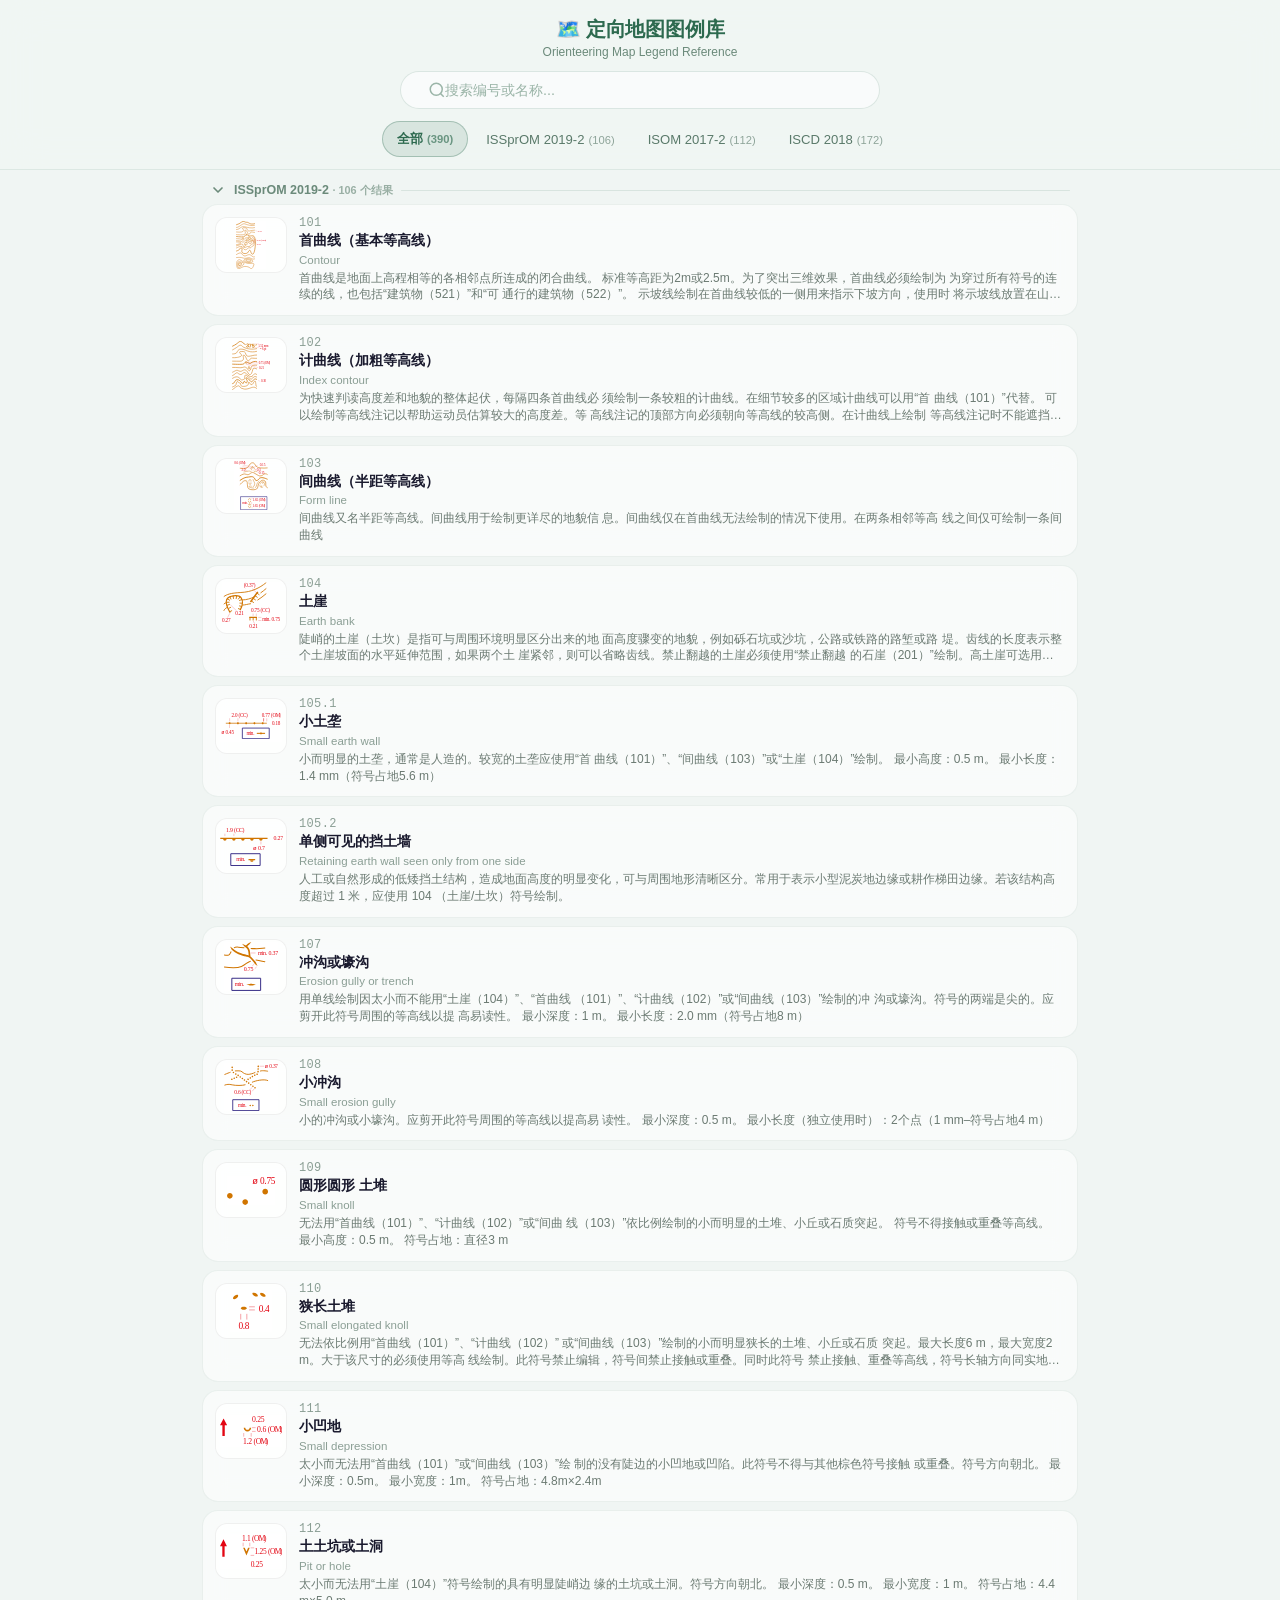
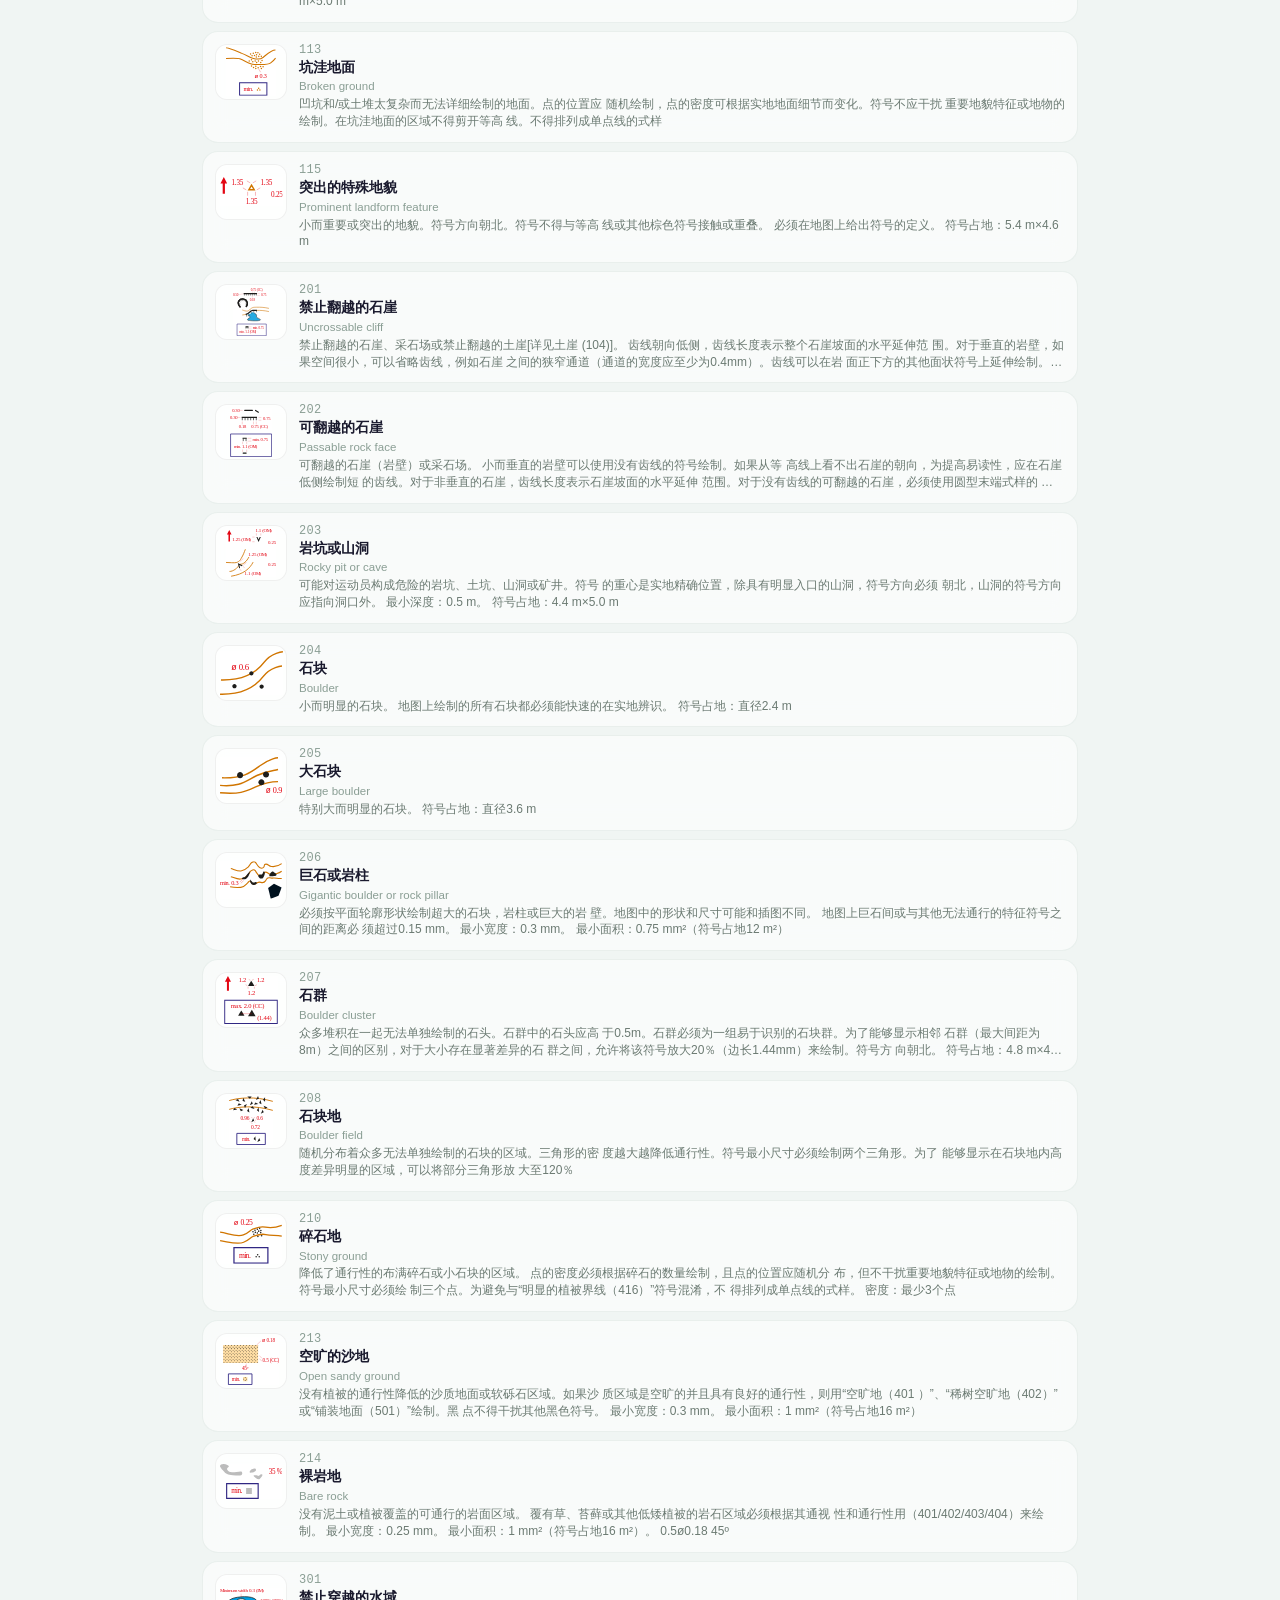
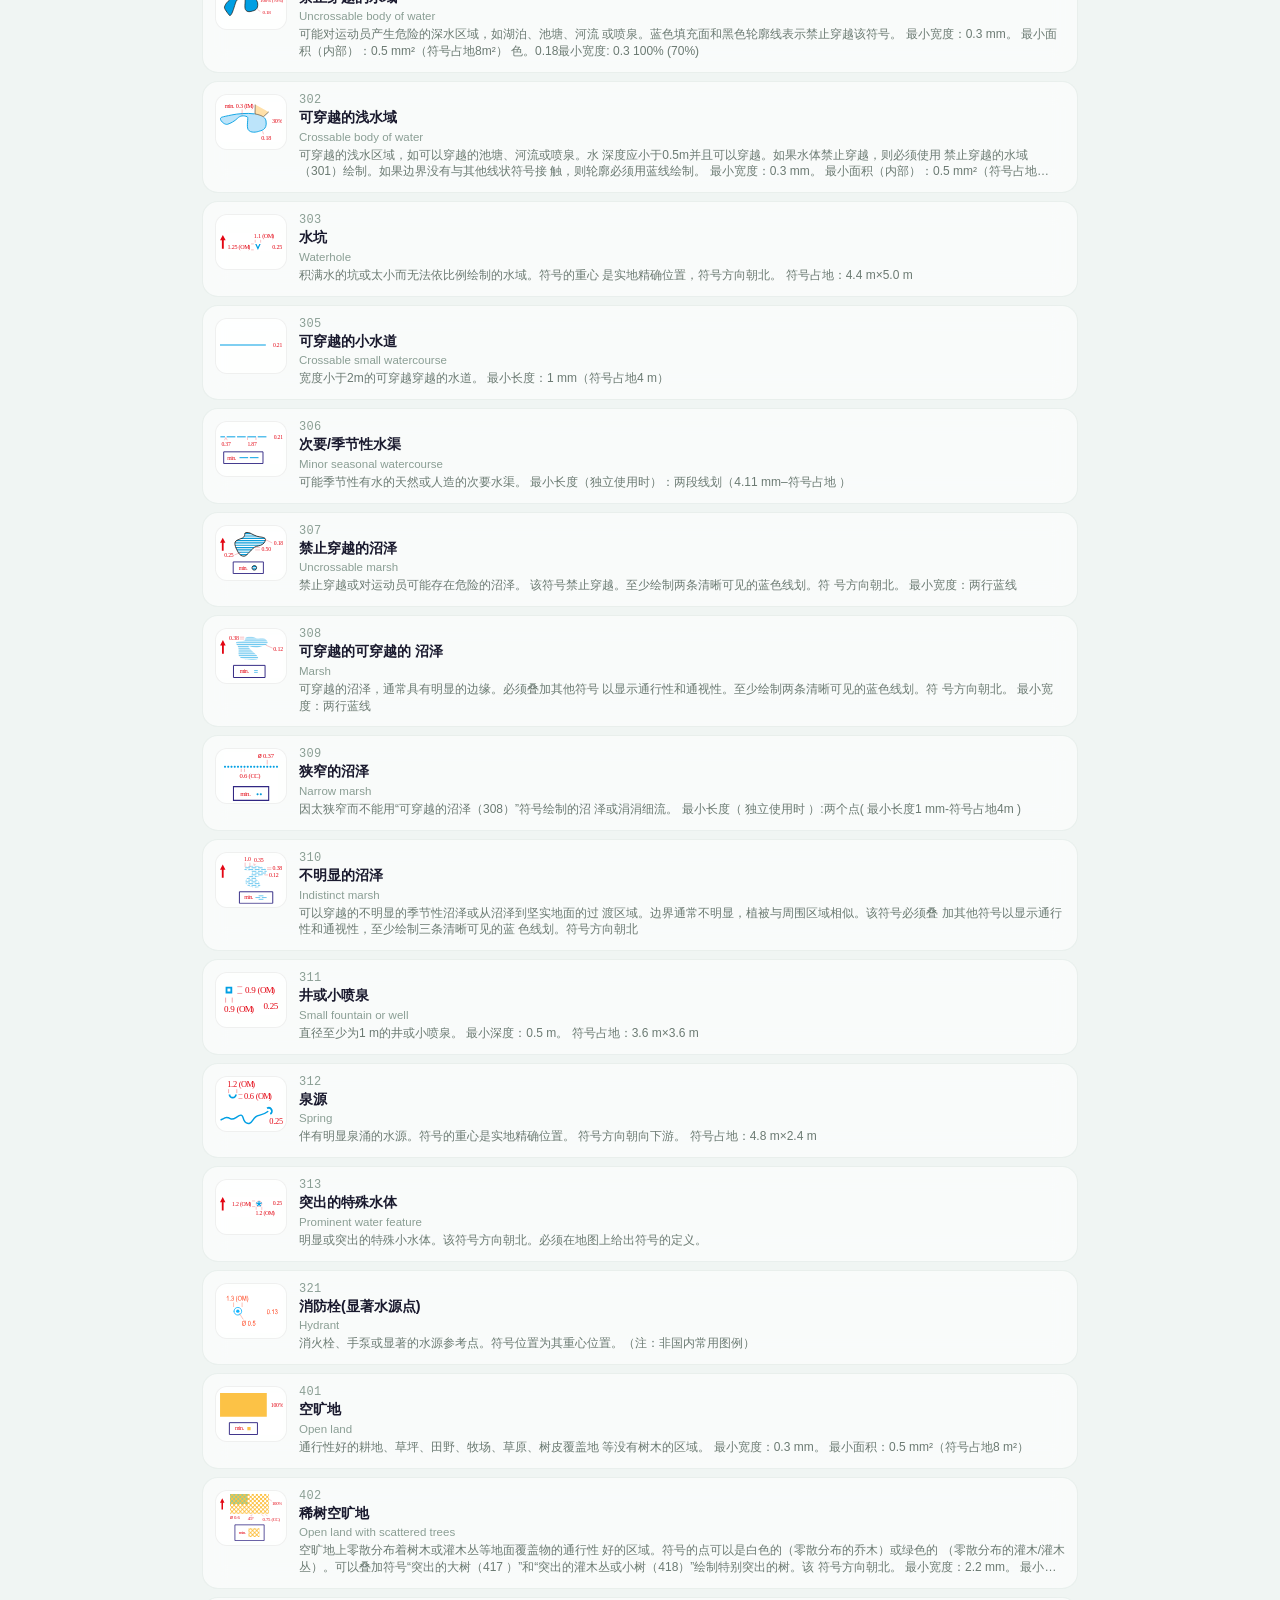
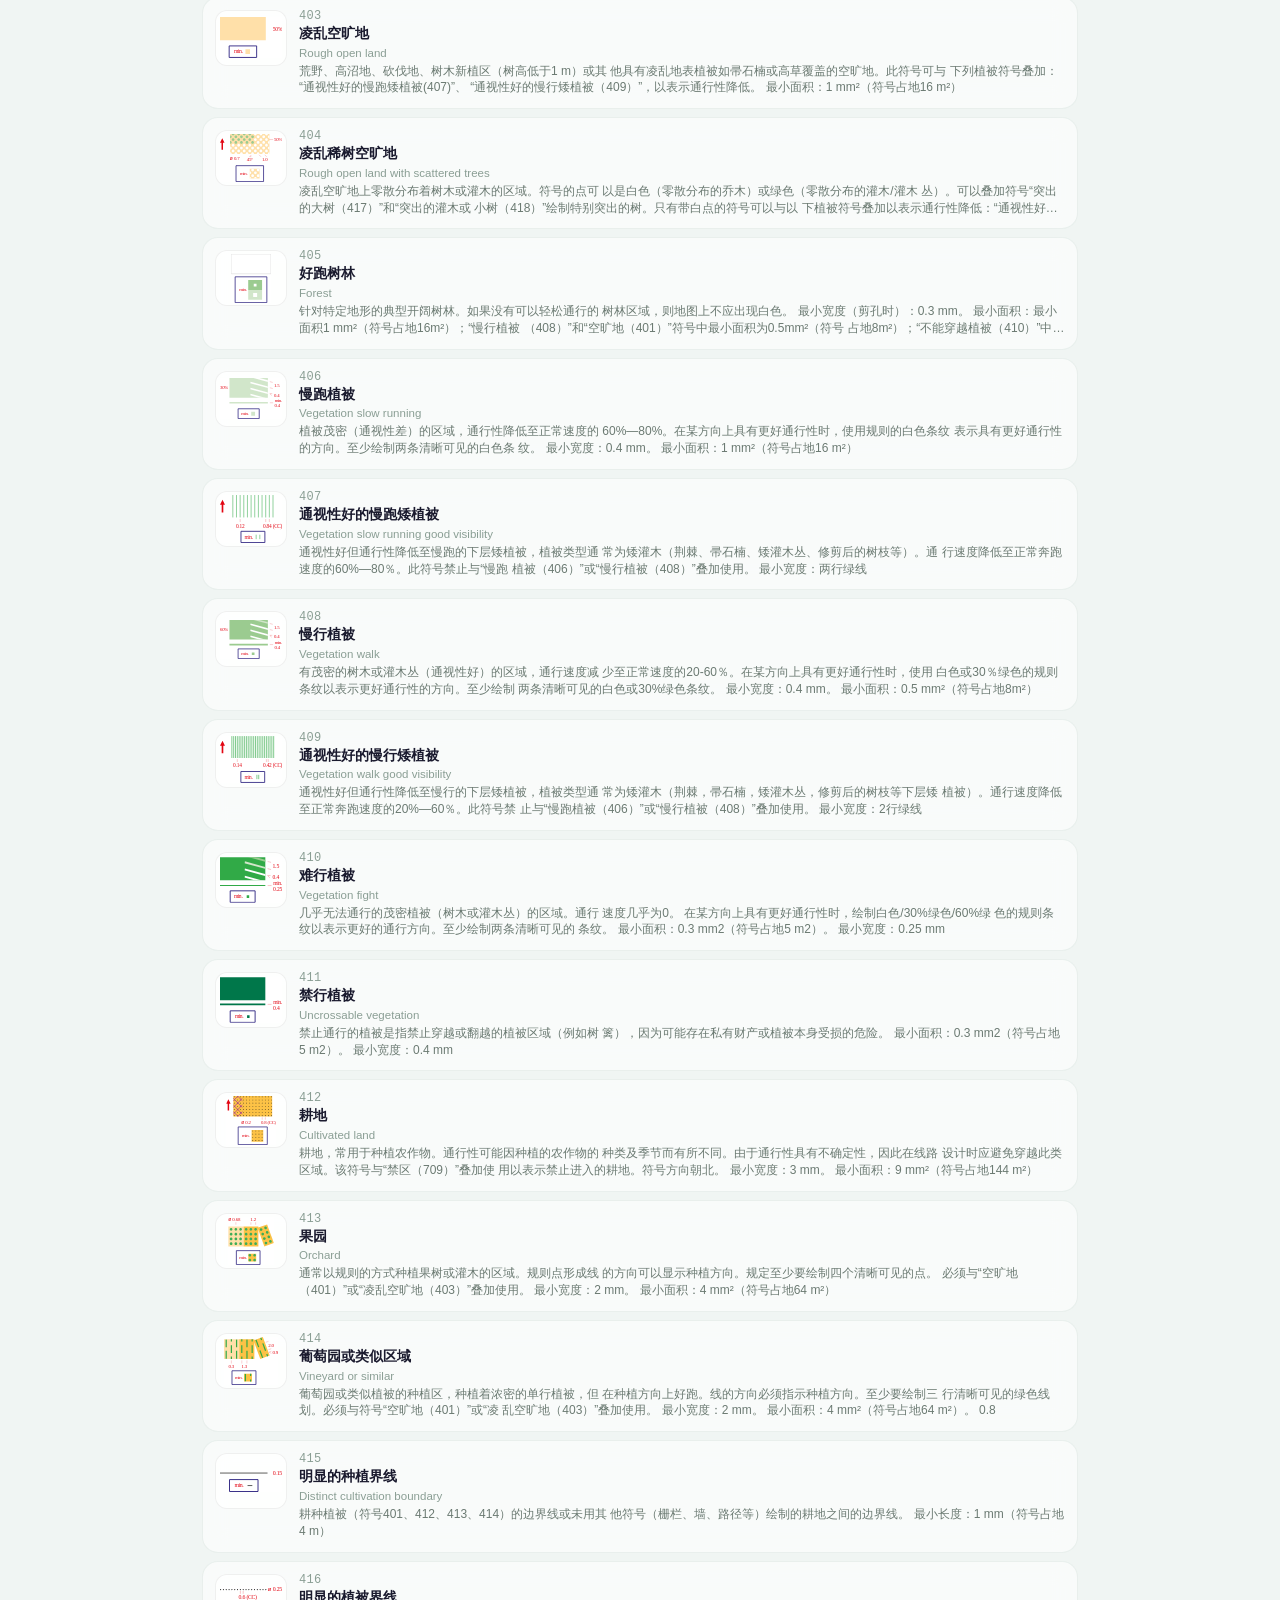
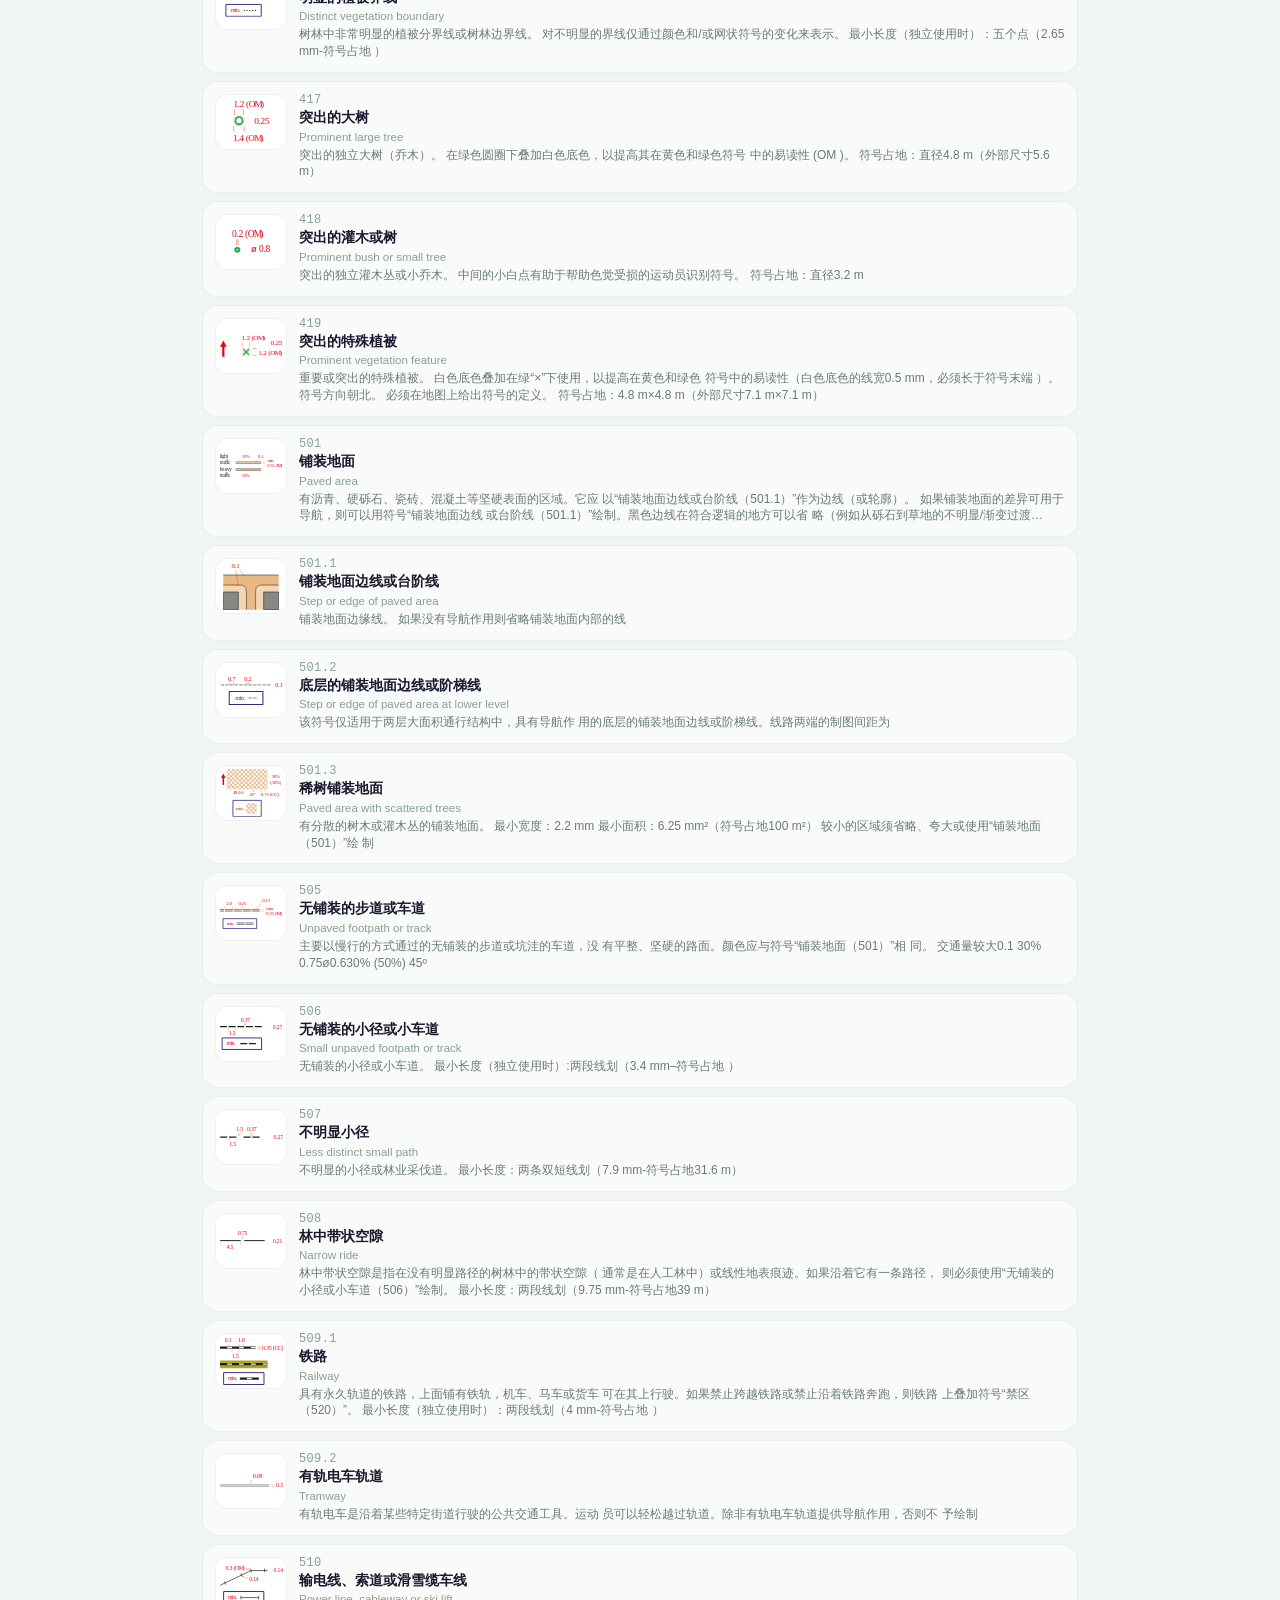
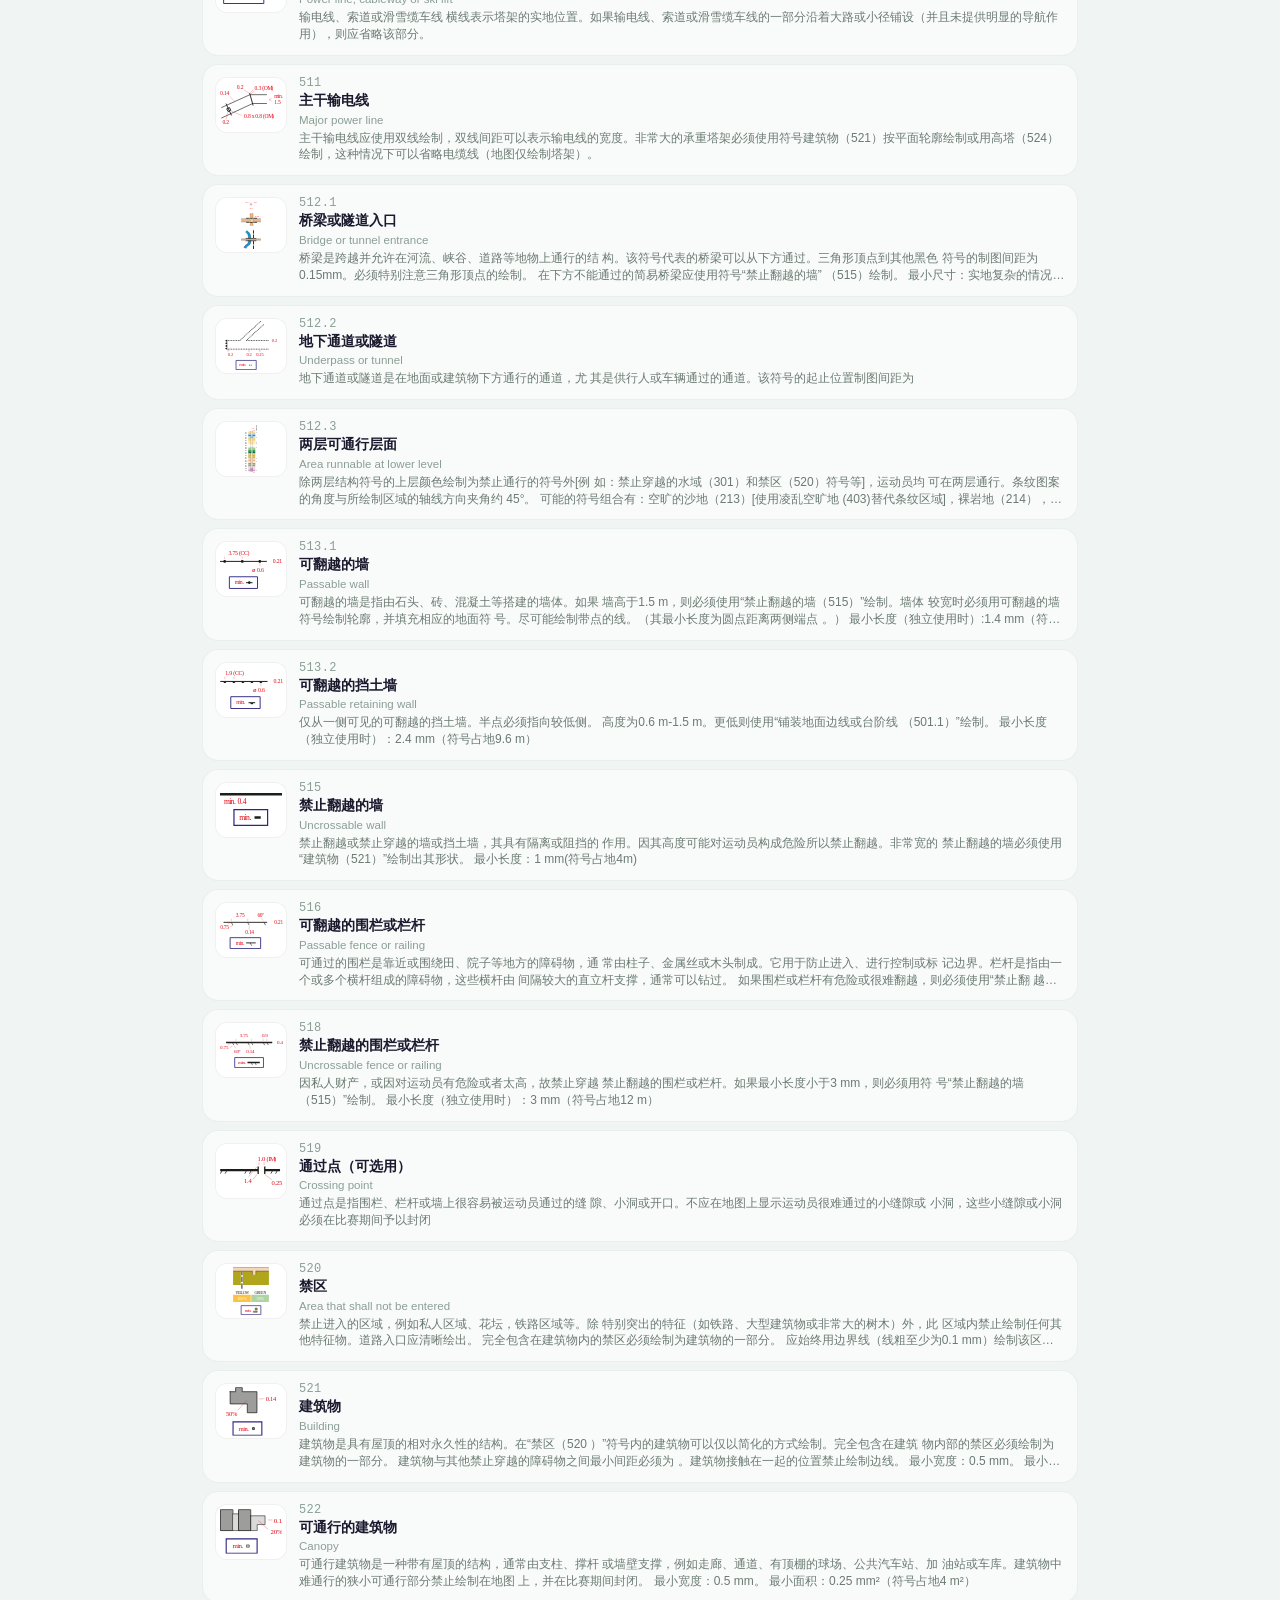
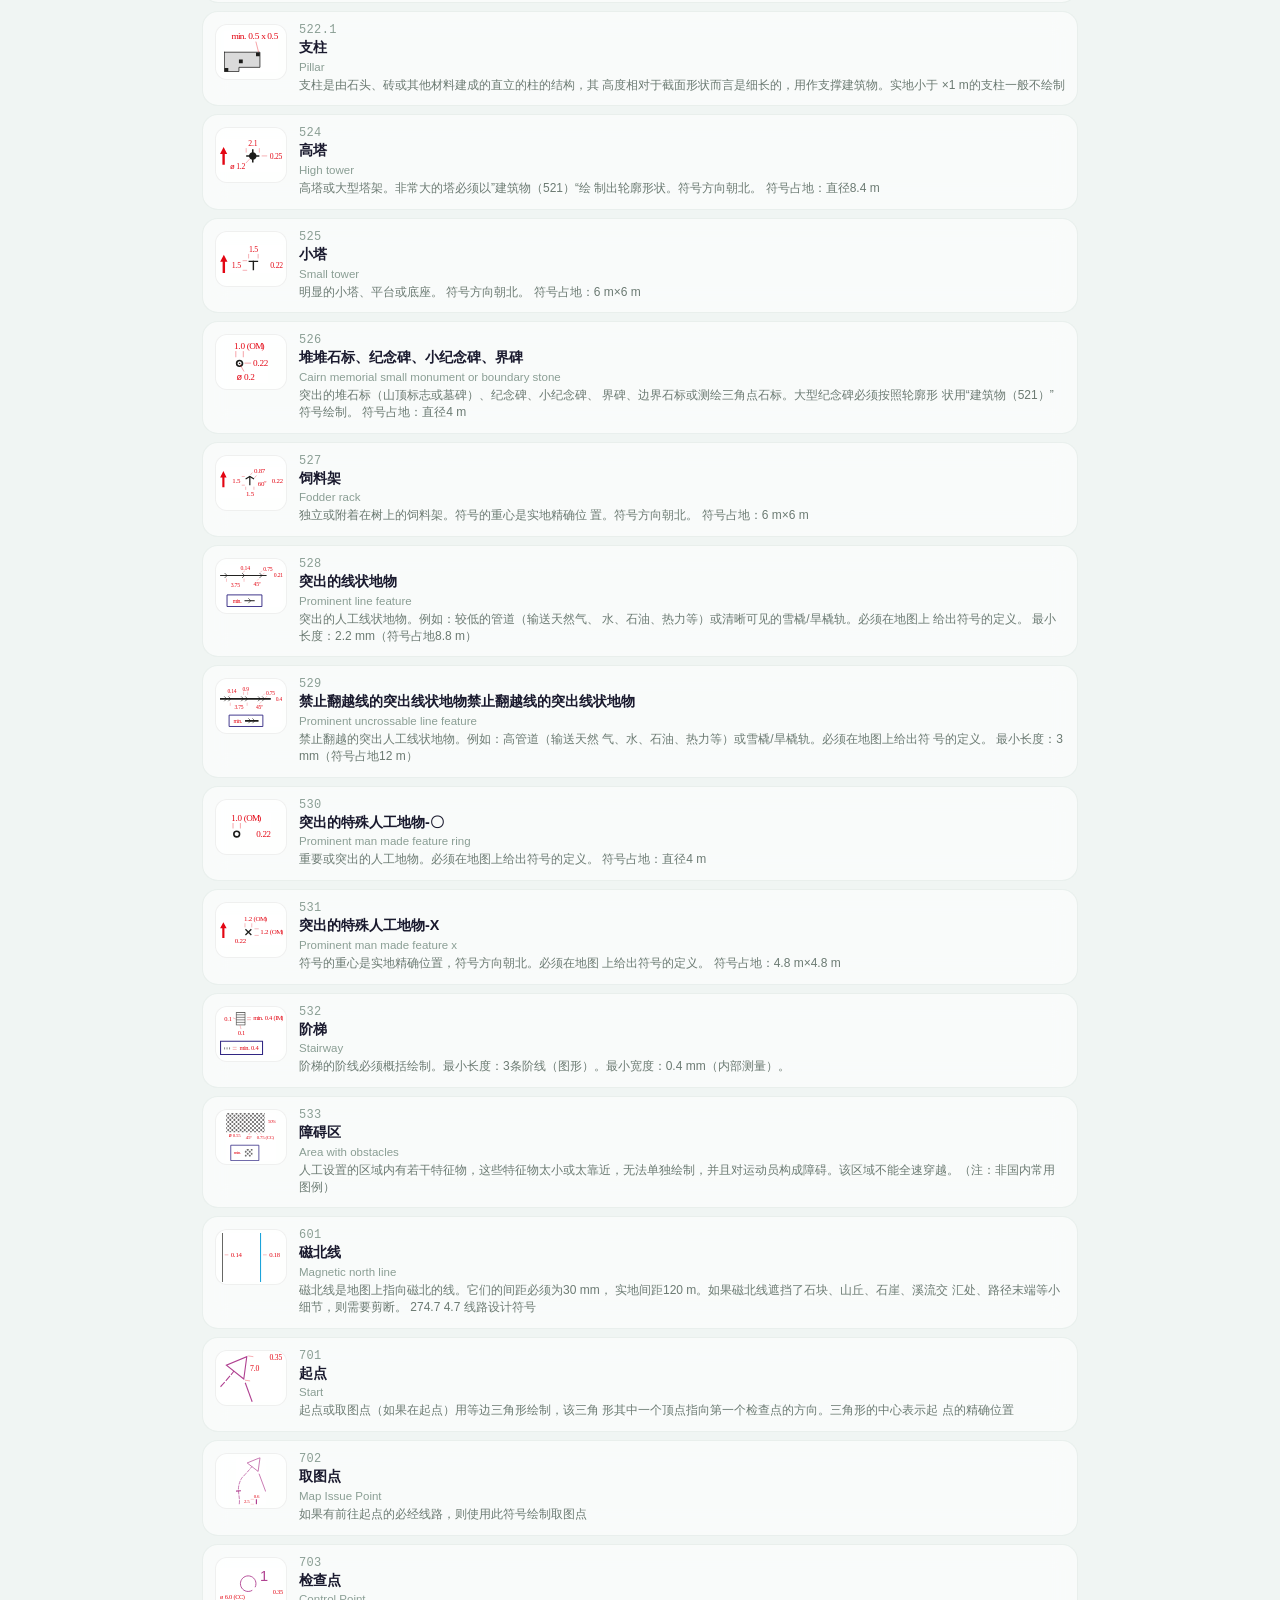
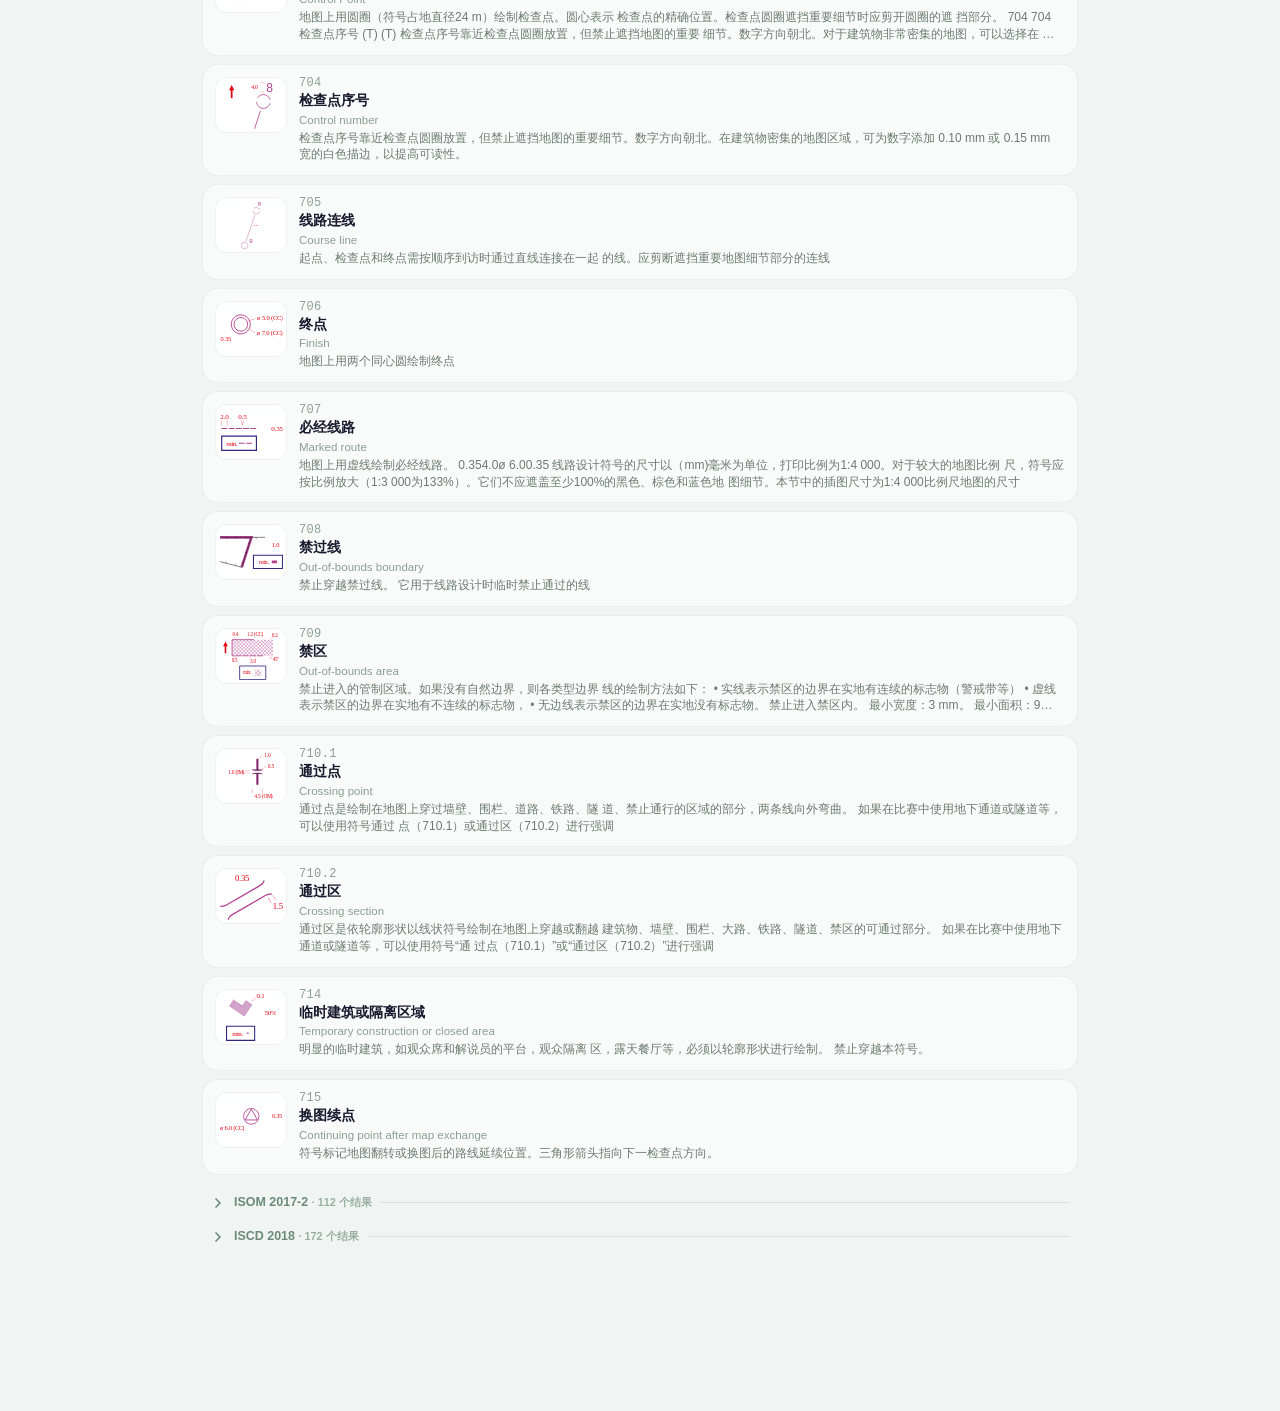
==== commit 37105b45: "Embed O-legend via iframe - zero conflict, 100% functionality - library.html: O-legend with no modif" ====
--- a/library.html
+++ b/library.html
@@ -217,13 +217,6 @@
 
 <!-- ===== HEADER ===== -->
 <div class="header">
-  <div style="display:flex;align-items:center;justify-content:space-between;margin-bottom:8px">
-    <a href="index.html" style="display:flex;align-items:center;gap:4px;padding:6px 12px;background:rgba(45,106,79,.1);border-radius:8px;color:#2D6A4F;text-decoration:none;font-size:.85rem;font-weight:500">
-      <svg width="16" height="16" viewBox="0 0 24 24" fill="none" stroke="currentColor" stroke-width="2.5" stroke-linecap="round" stroke-linejoin="round"><path d="m15 18-6-6 6-6"/></svg>
-      返回训练
-    </a>
-    <span style="font-size:.75rem;color:#6b8a7a">Orienteering Legend Training</span>
-  </div>
   <h1>🗺️ 定向地图图例库</h1>
   <div class="subtitle">Orienteering Map Legend Reference</div>
   <div class="search-wrap">
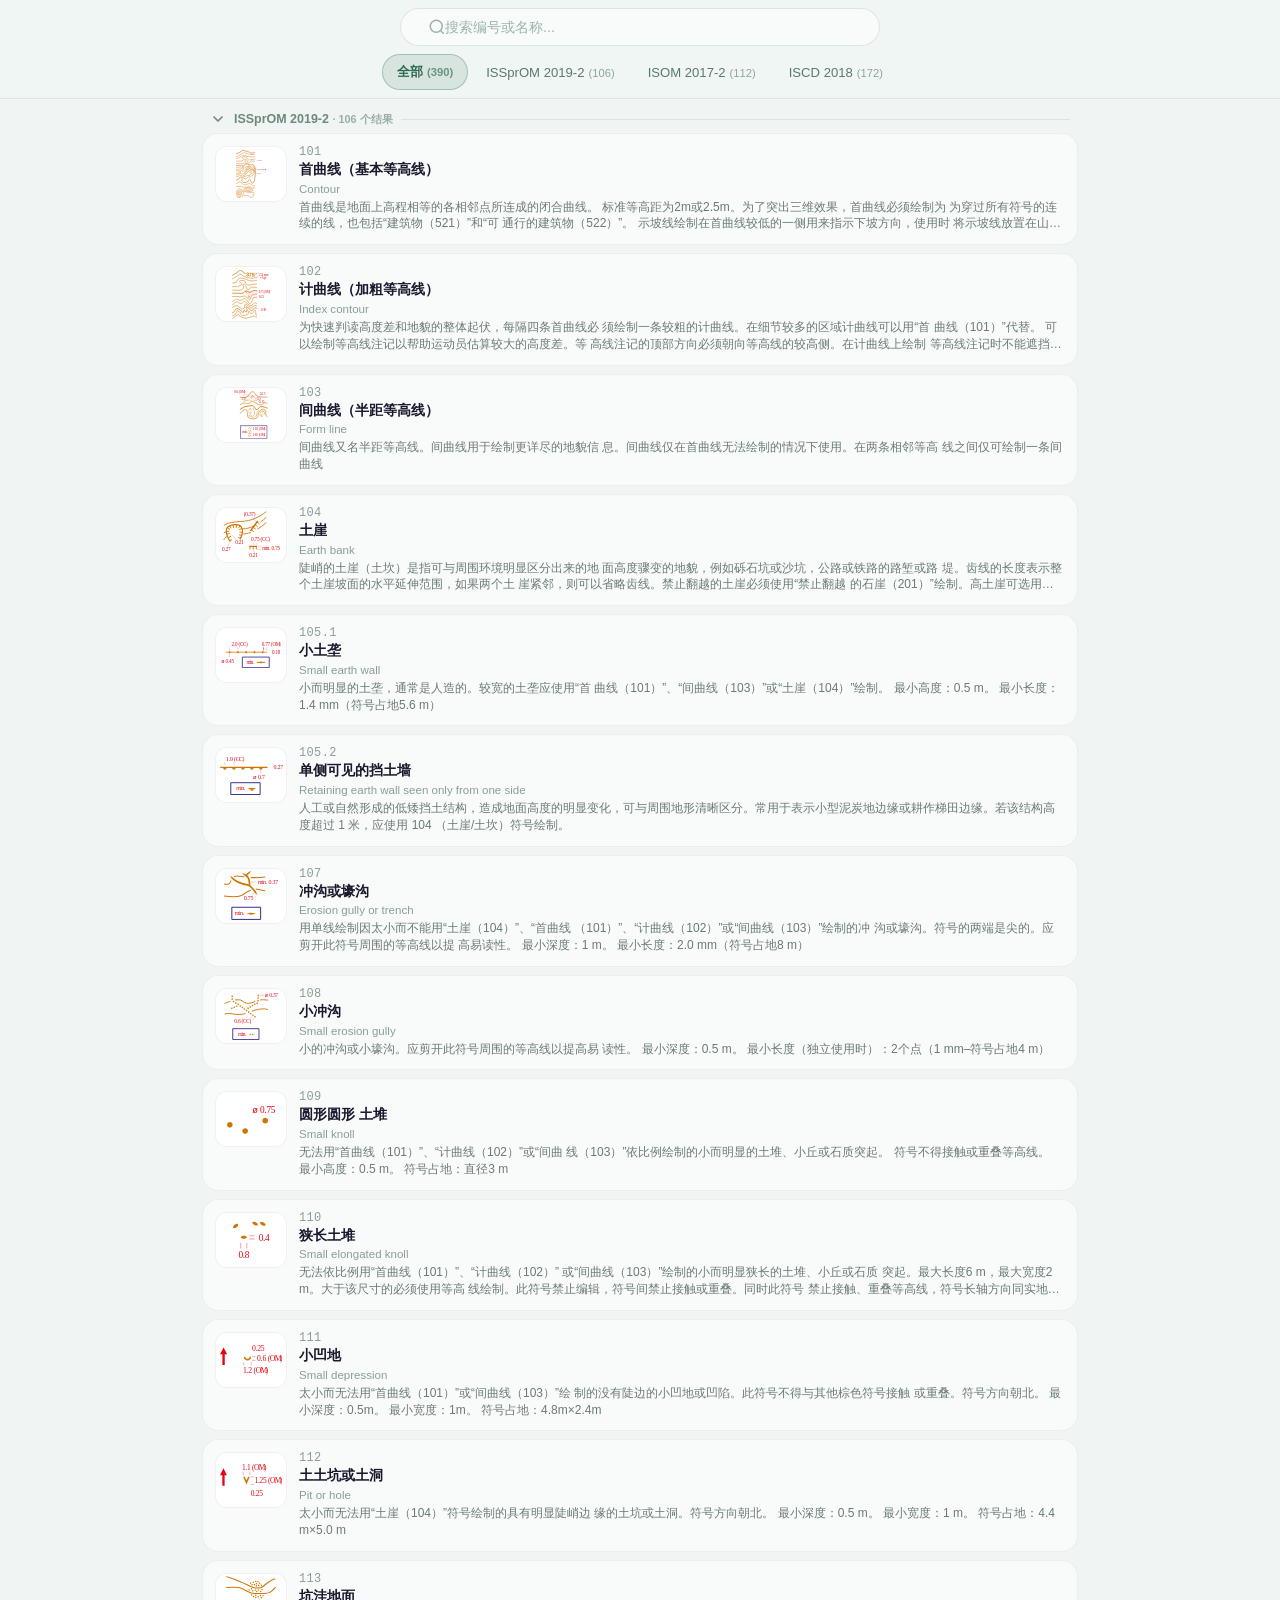
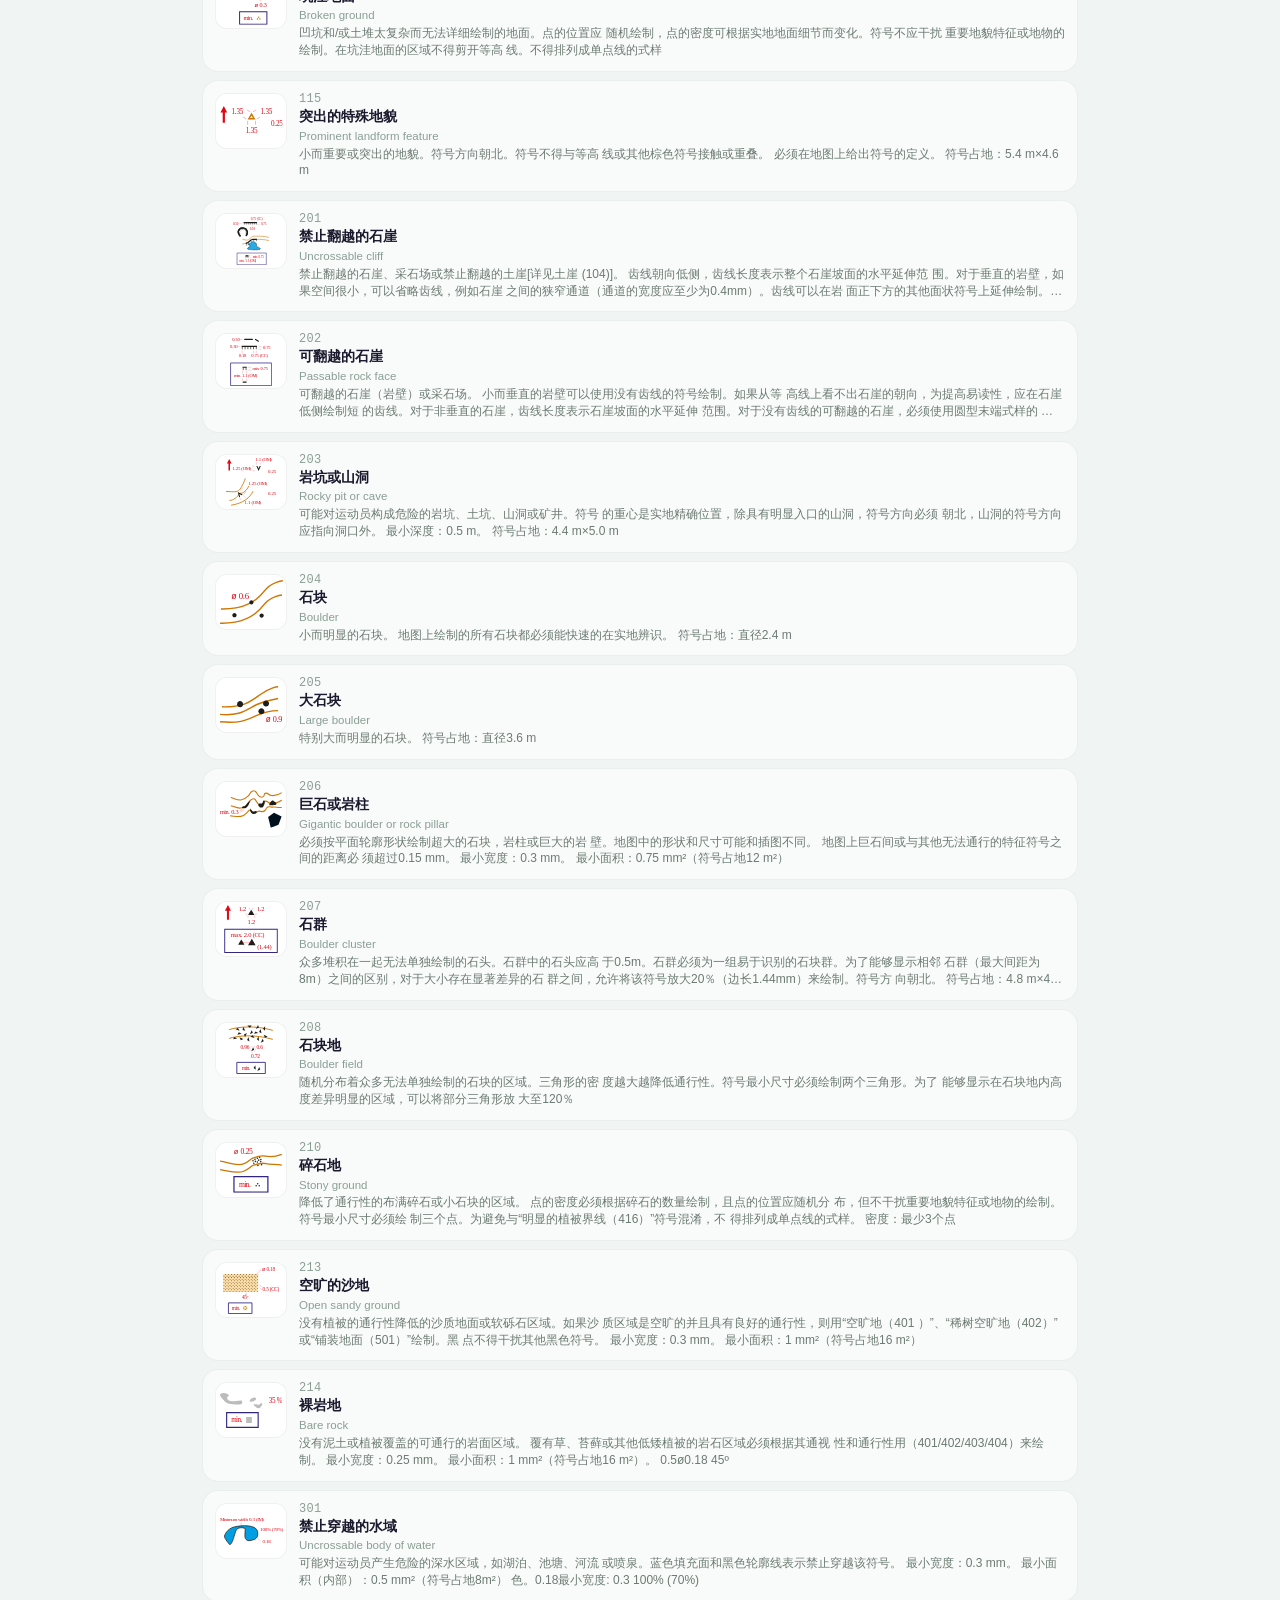
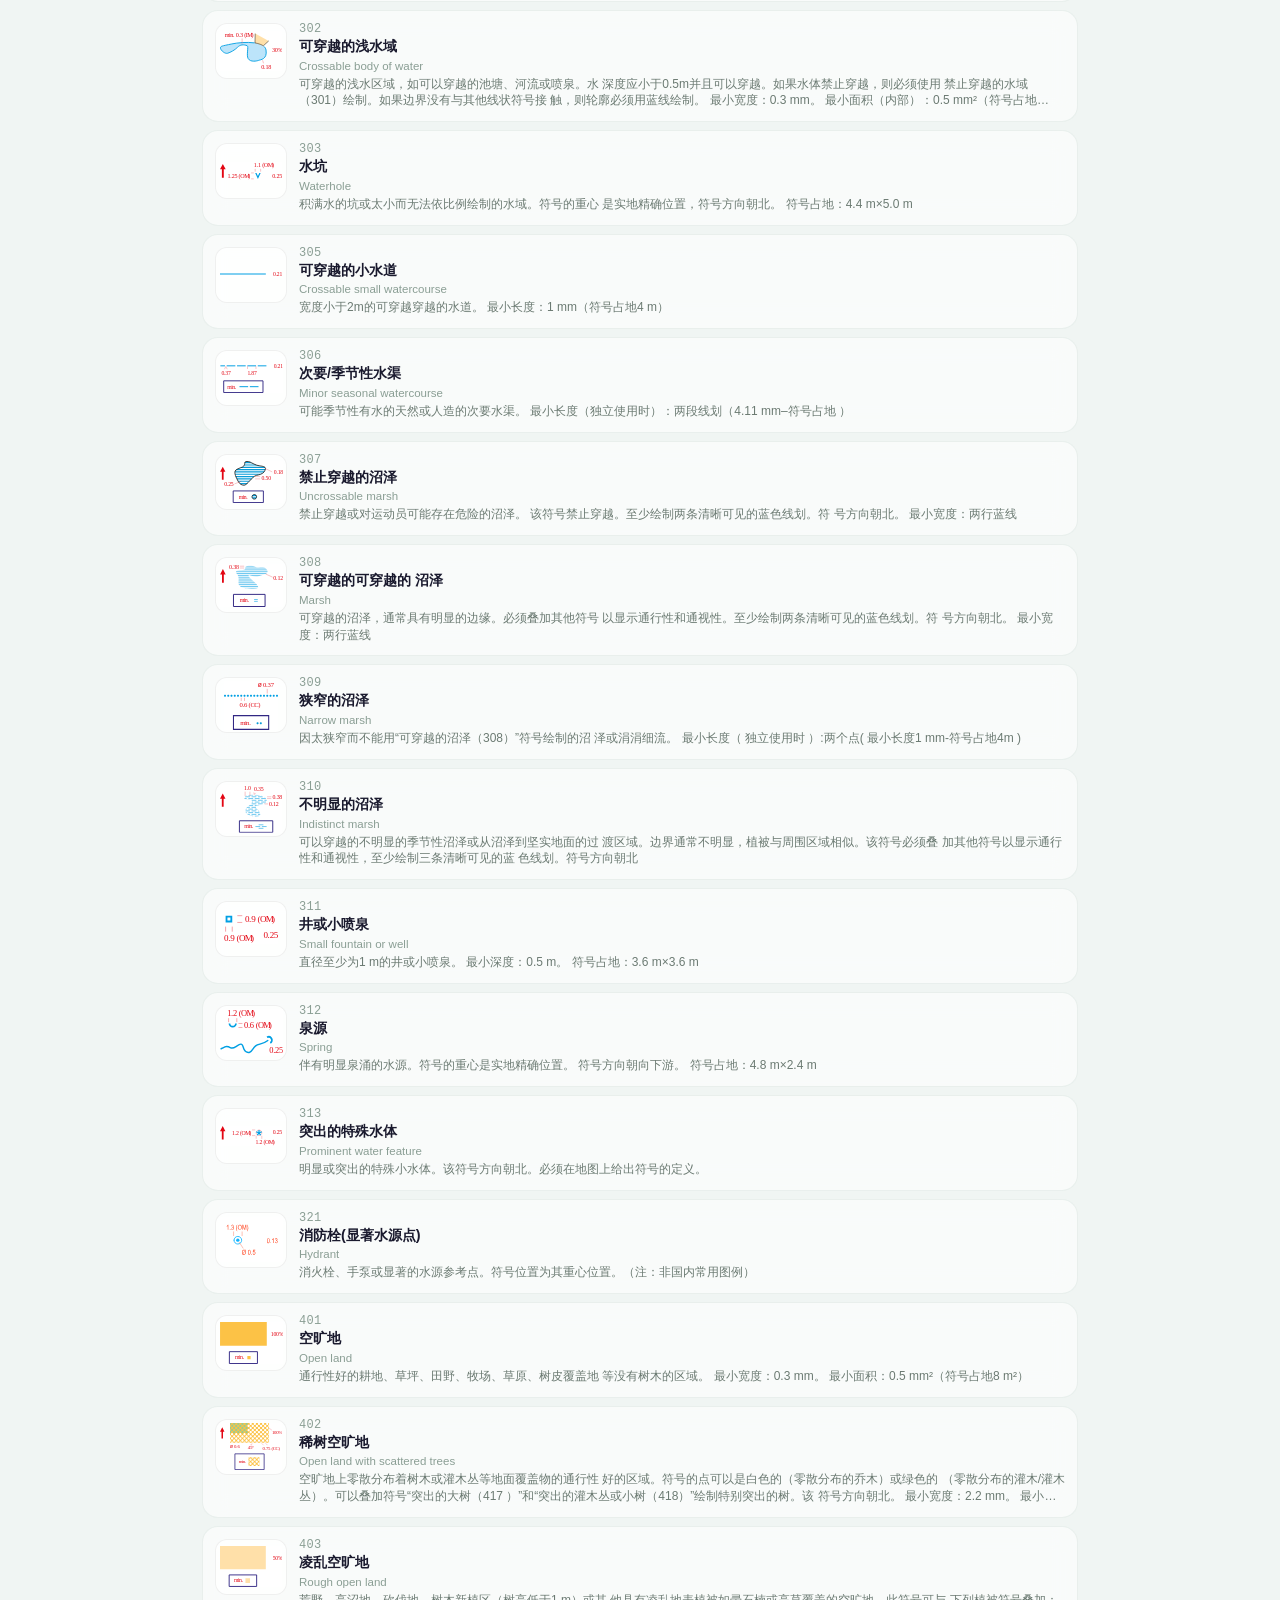
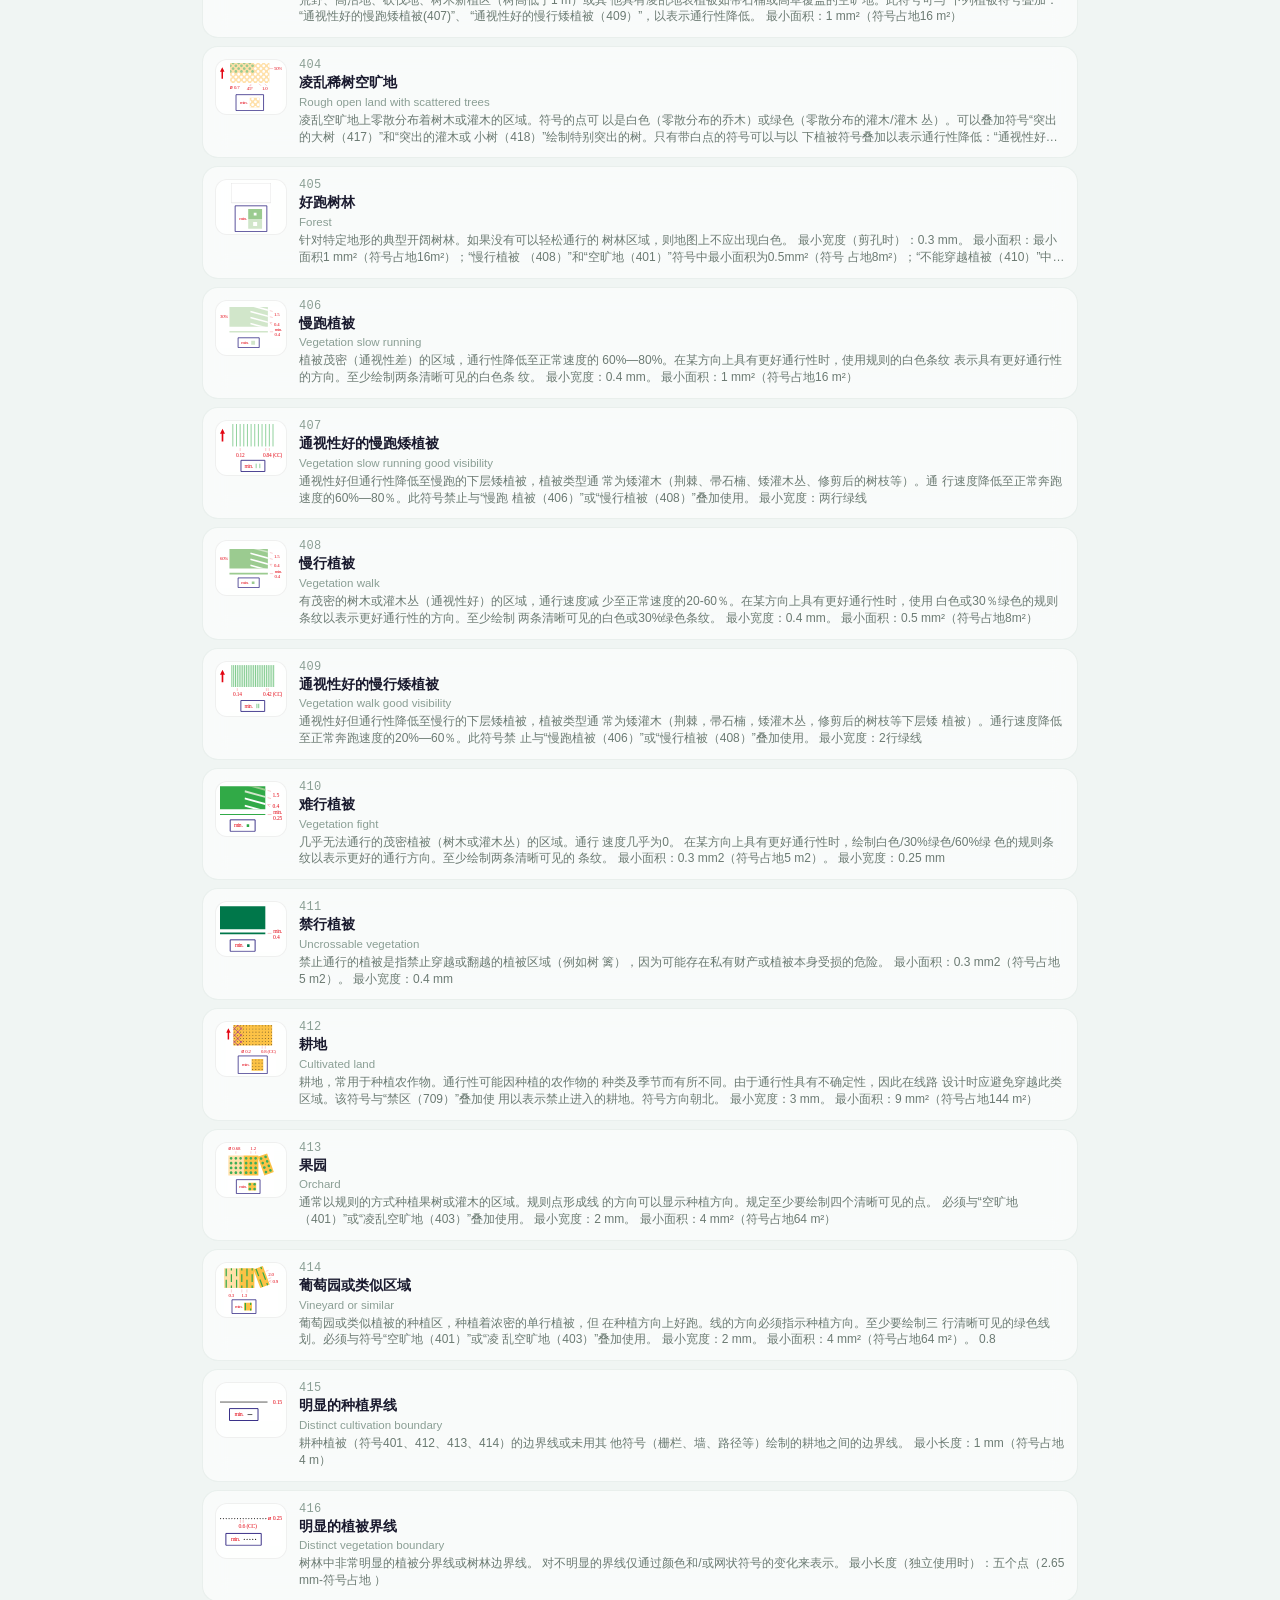
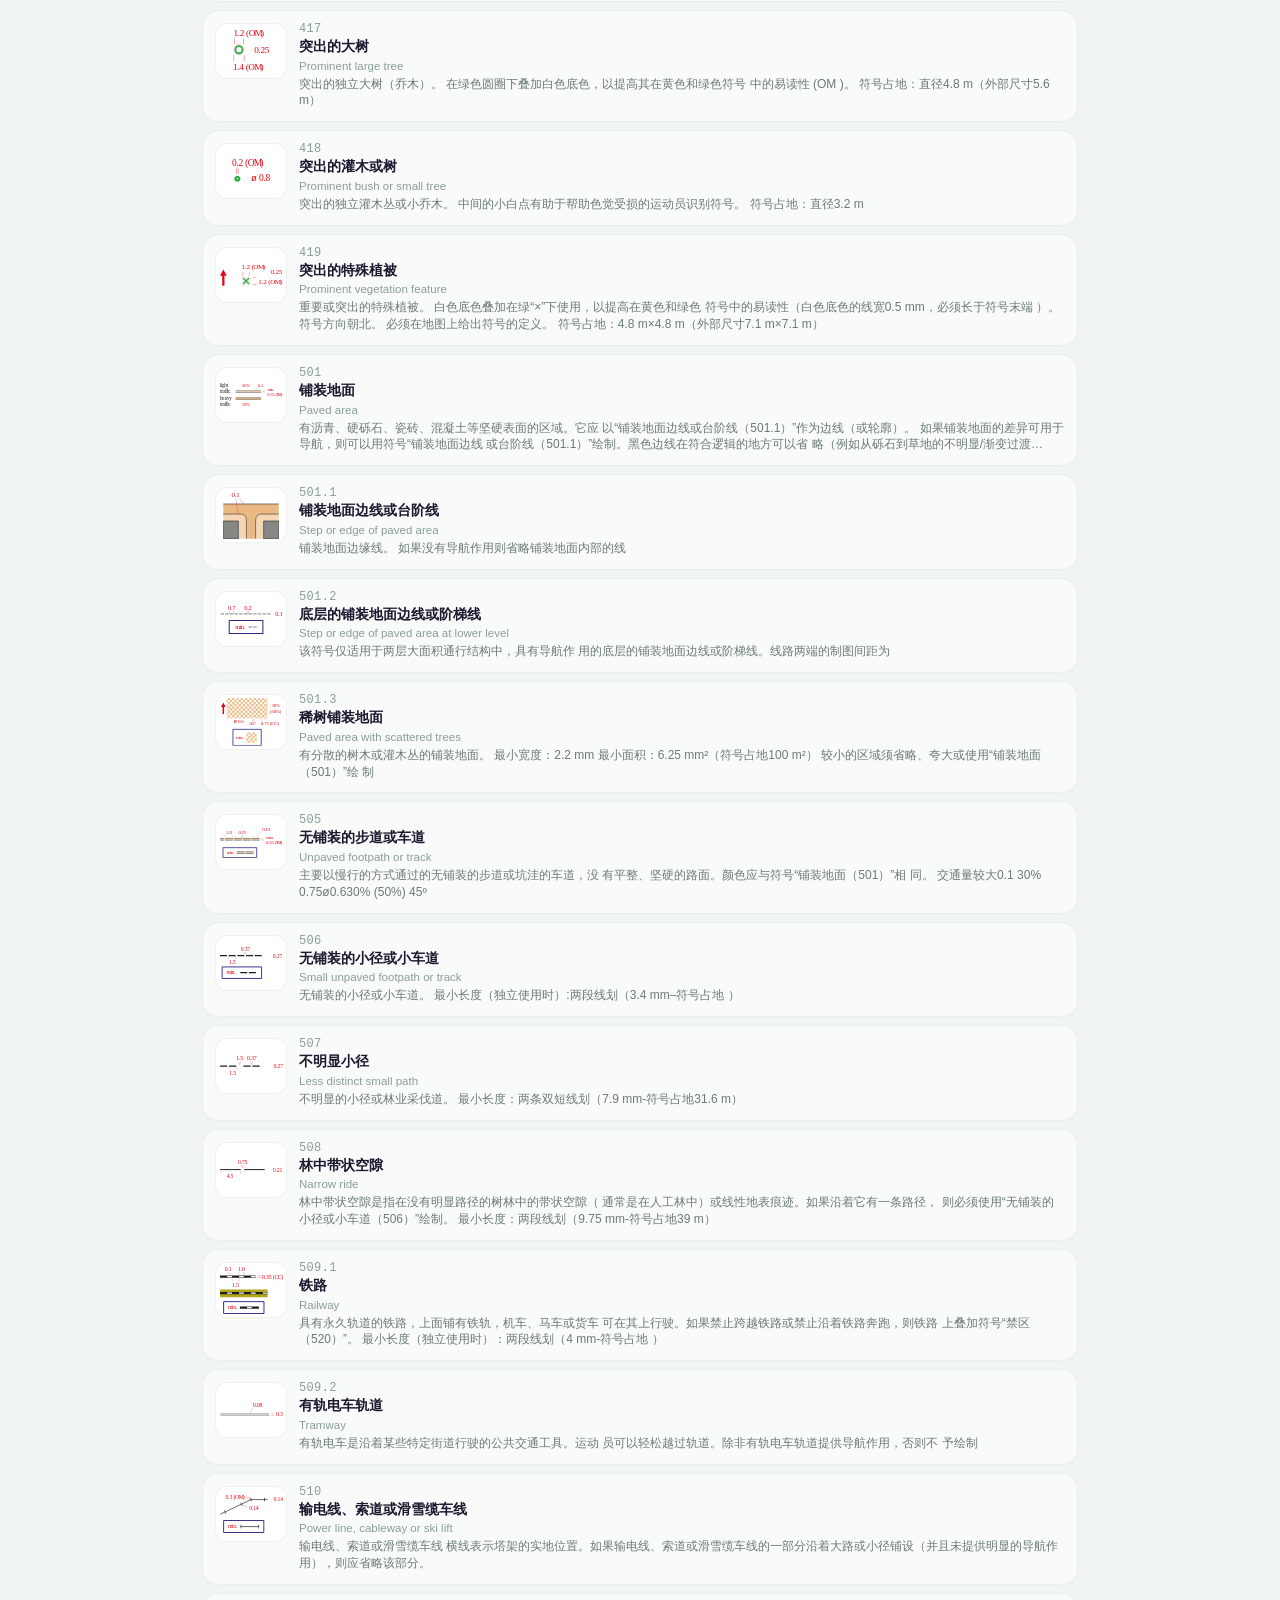
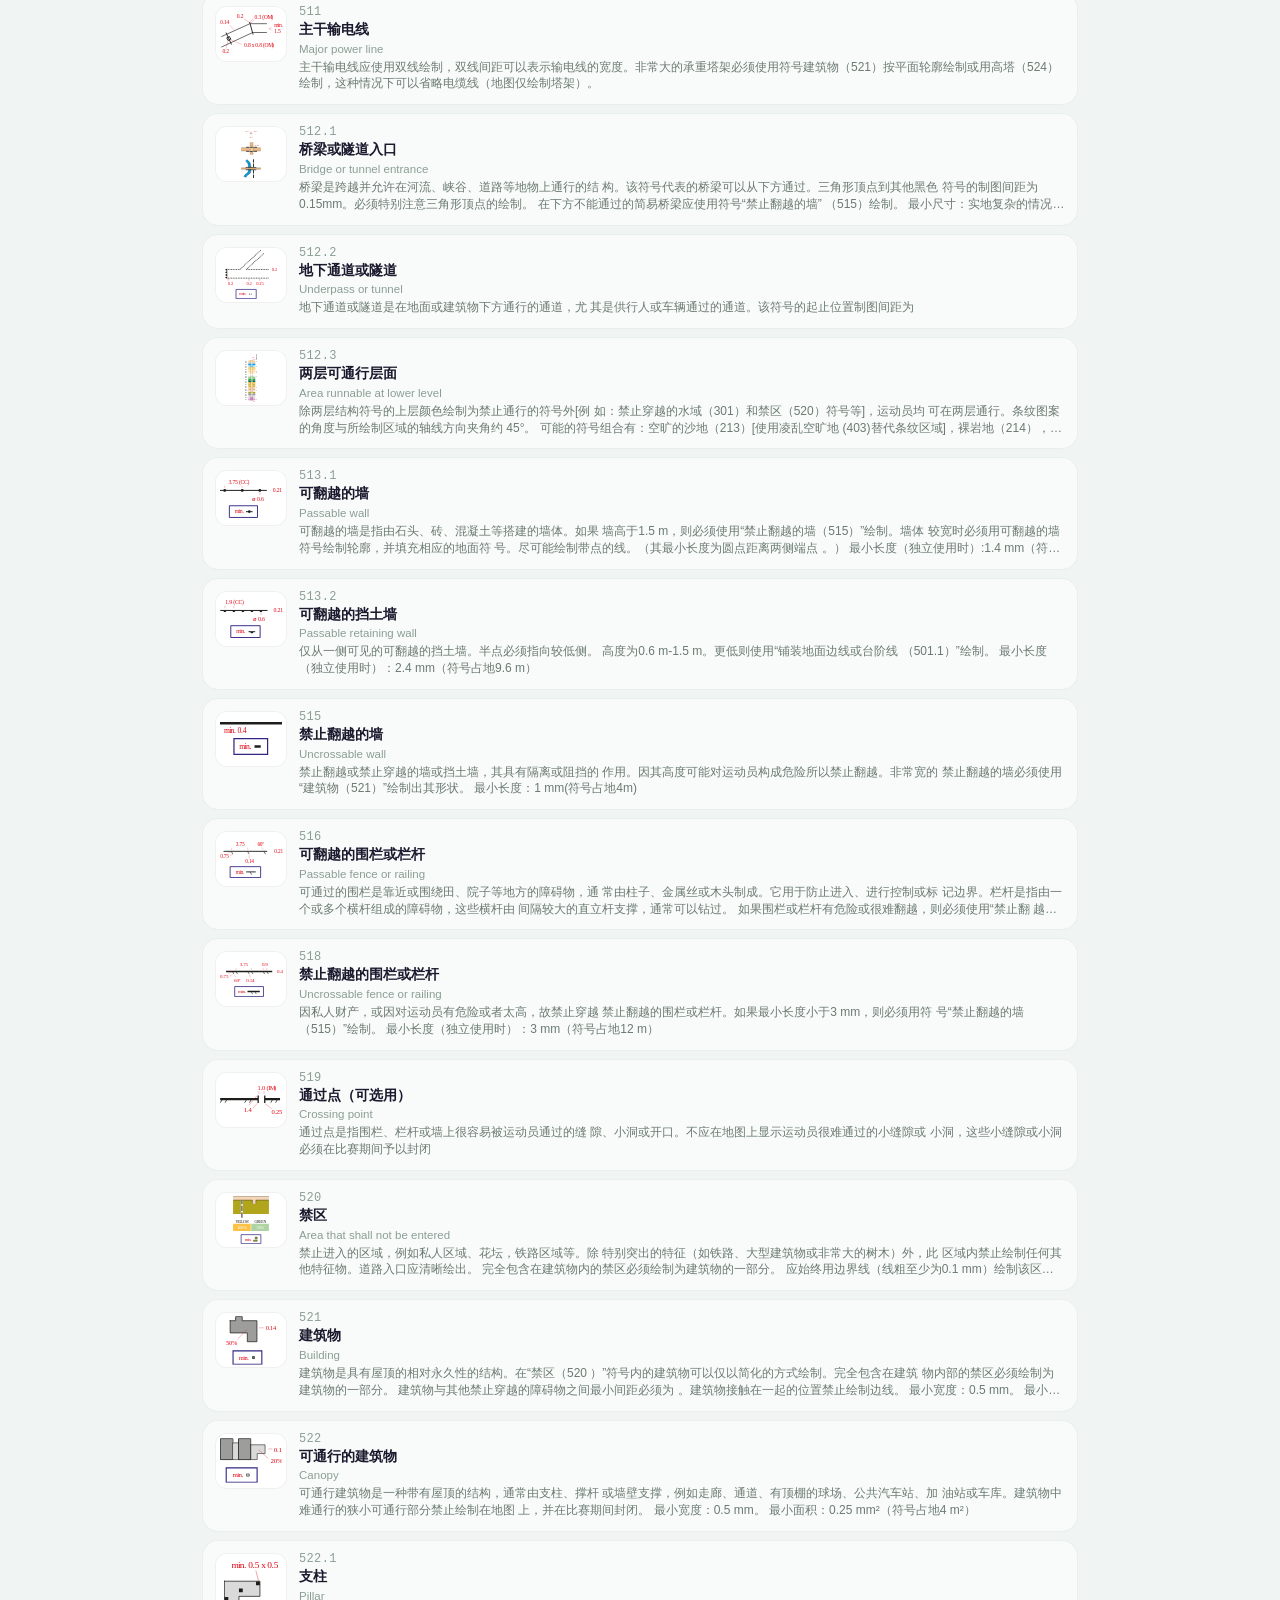
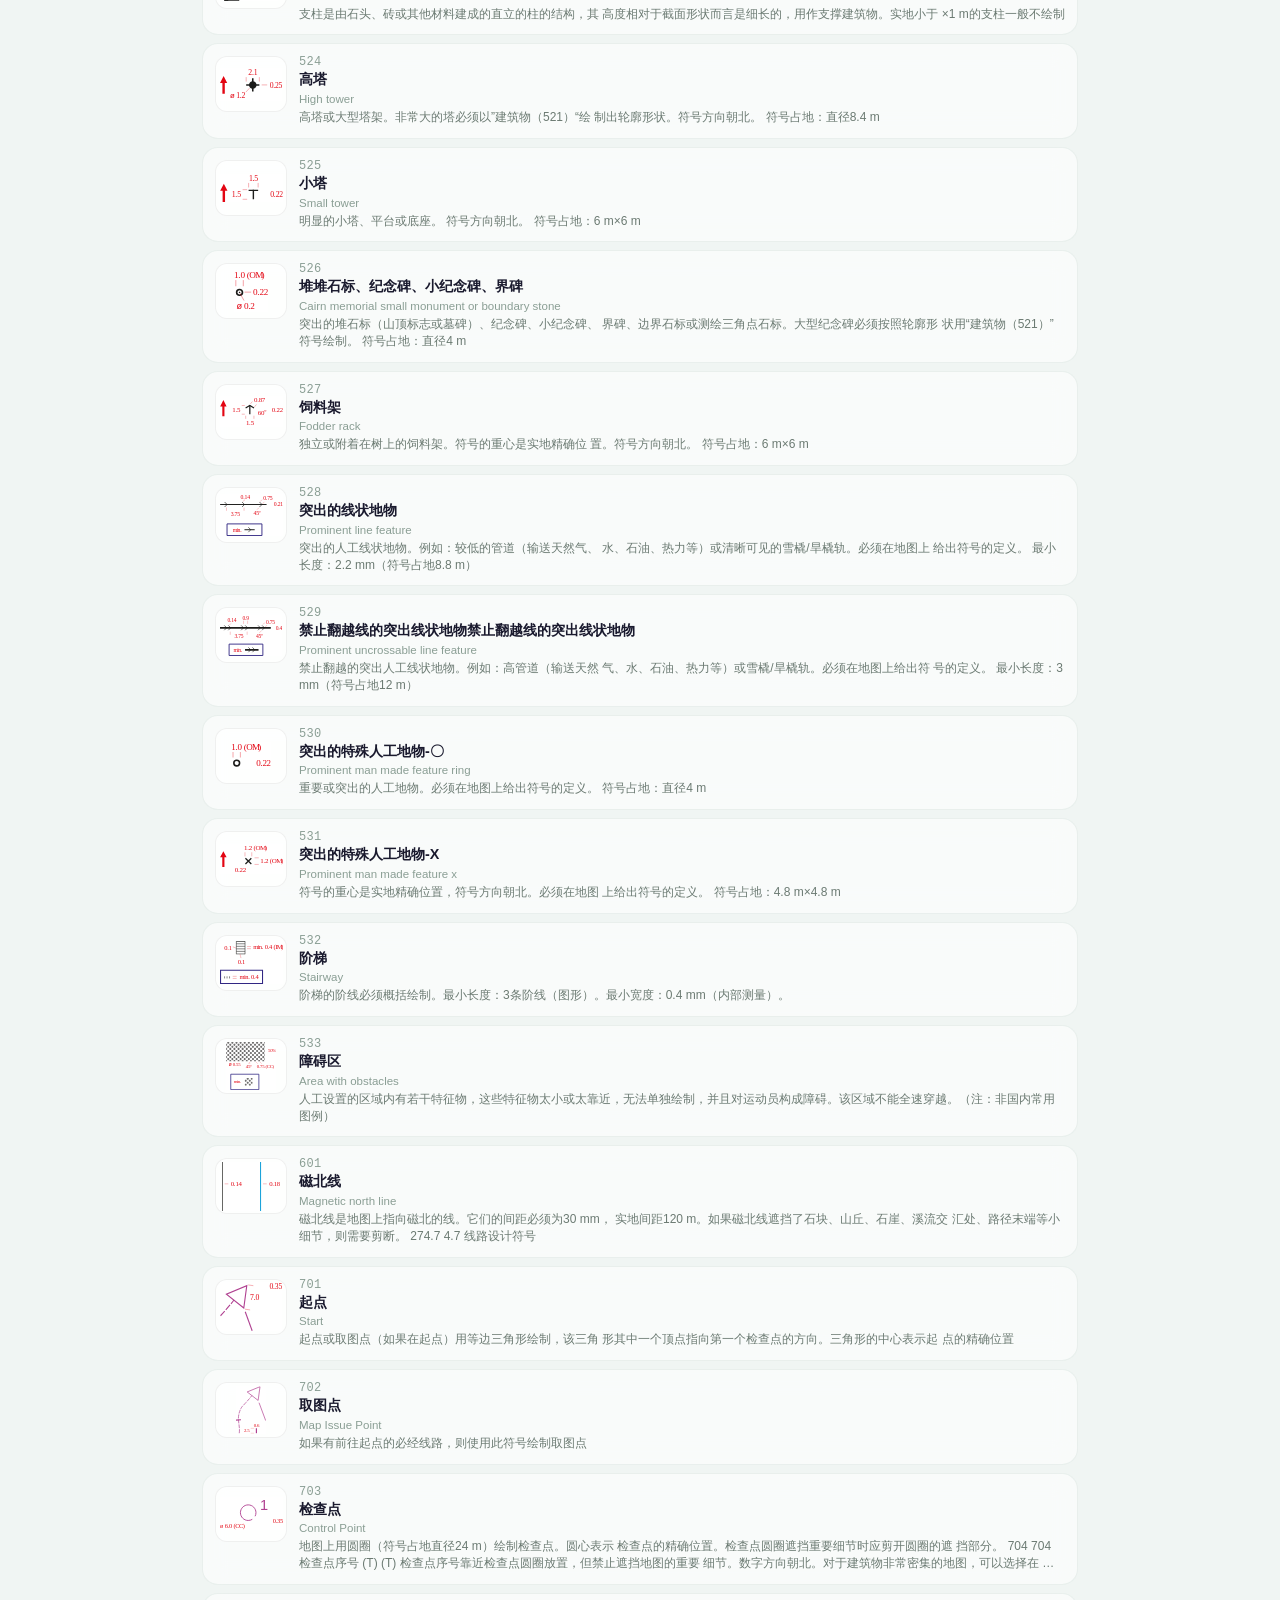
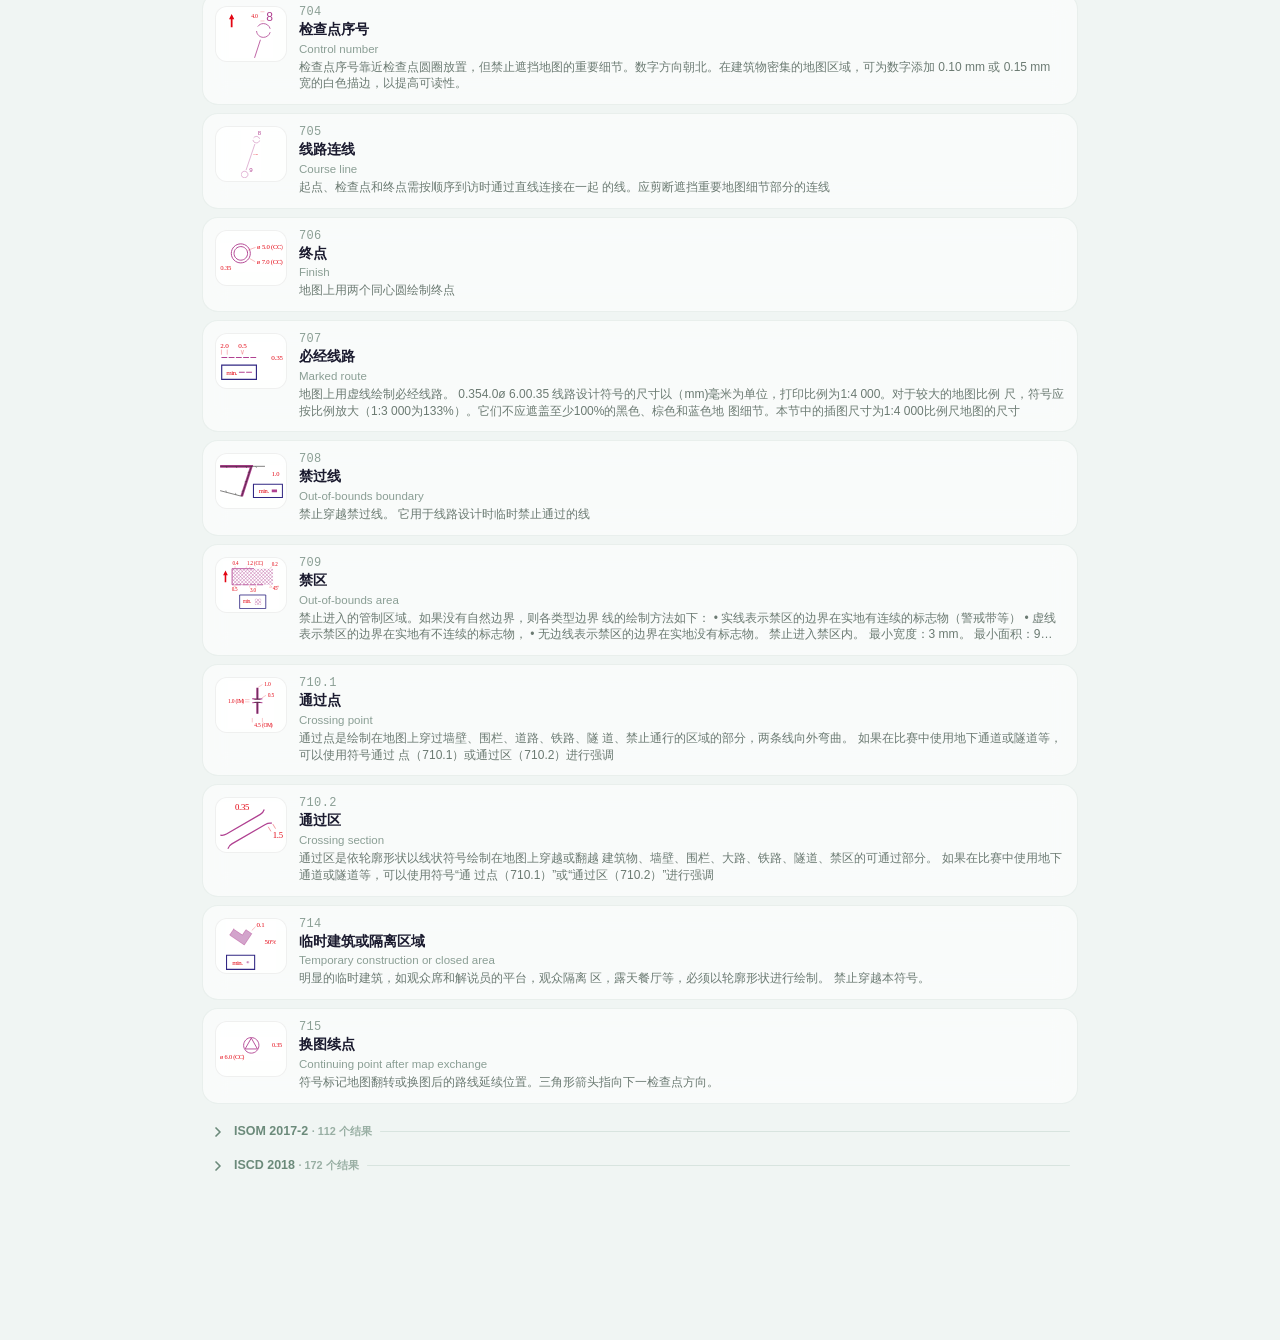
==== commit 26aa3a2c: "Remove library title to save space - keep search and tabs only" ====
--- a/library.html
+++ b/library.html
@@ -216,17 +216,15 @@
 <body>
 
 <!-- ===== HEADER ===== -->
-<div class="header">
-  <h1>🗺️ 定向地图图例库</h1>
-  <div class="subtitle">Orienteering Map Legend Reference</div>
-  <div class="search-wrap">
+<div class="header" style="padding:8px 16px">
+  <div class="search-wrap" style="padding:0">
     <div class="search-wrap-inner">
       <svg class="search-icon" viewBox="0 0 24 24" fill="none" stroke="currentColor" stroke-width="2"><circle cx="11" cy="11" r="8"/><path d="m21 21-4.35-4.35"/></svg>
       <input type="text" class="search-input" id="searchInput" placeholder="搜索编号或名称..." autocomplete="off">
       <button class="search-clear" id="searchClear" aria-label="清除搜索" title="清除">✕</button>
     </div>
   </div>
-  <div class="tab-bar" id="tabBar">
+  <div class="tab-bar" id="tabBar" style="padding:8px 0 0">
     <button class="tab active" data-std="all">全部<span class="count" id="countAll"></span></button>
     <button class="tab" data-std="issprom2019">ISSprOM 2019-2<span class="count" id="countISS"></span></button>
     <button class="tab" data-std="isom2017">ISOM 2017-2<span class="count" id="countISOM"></span></button>
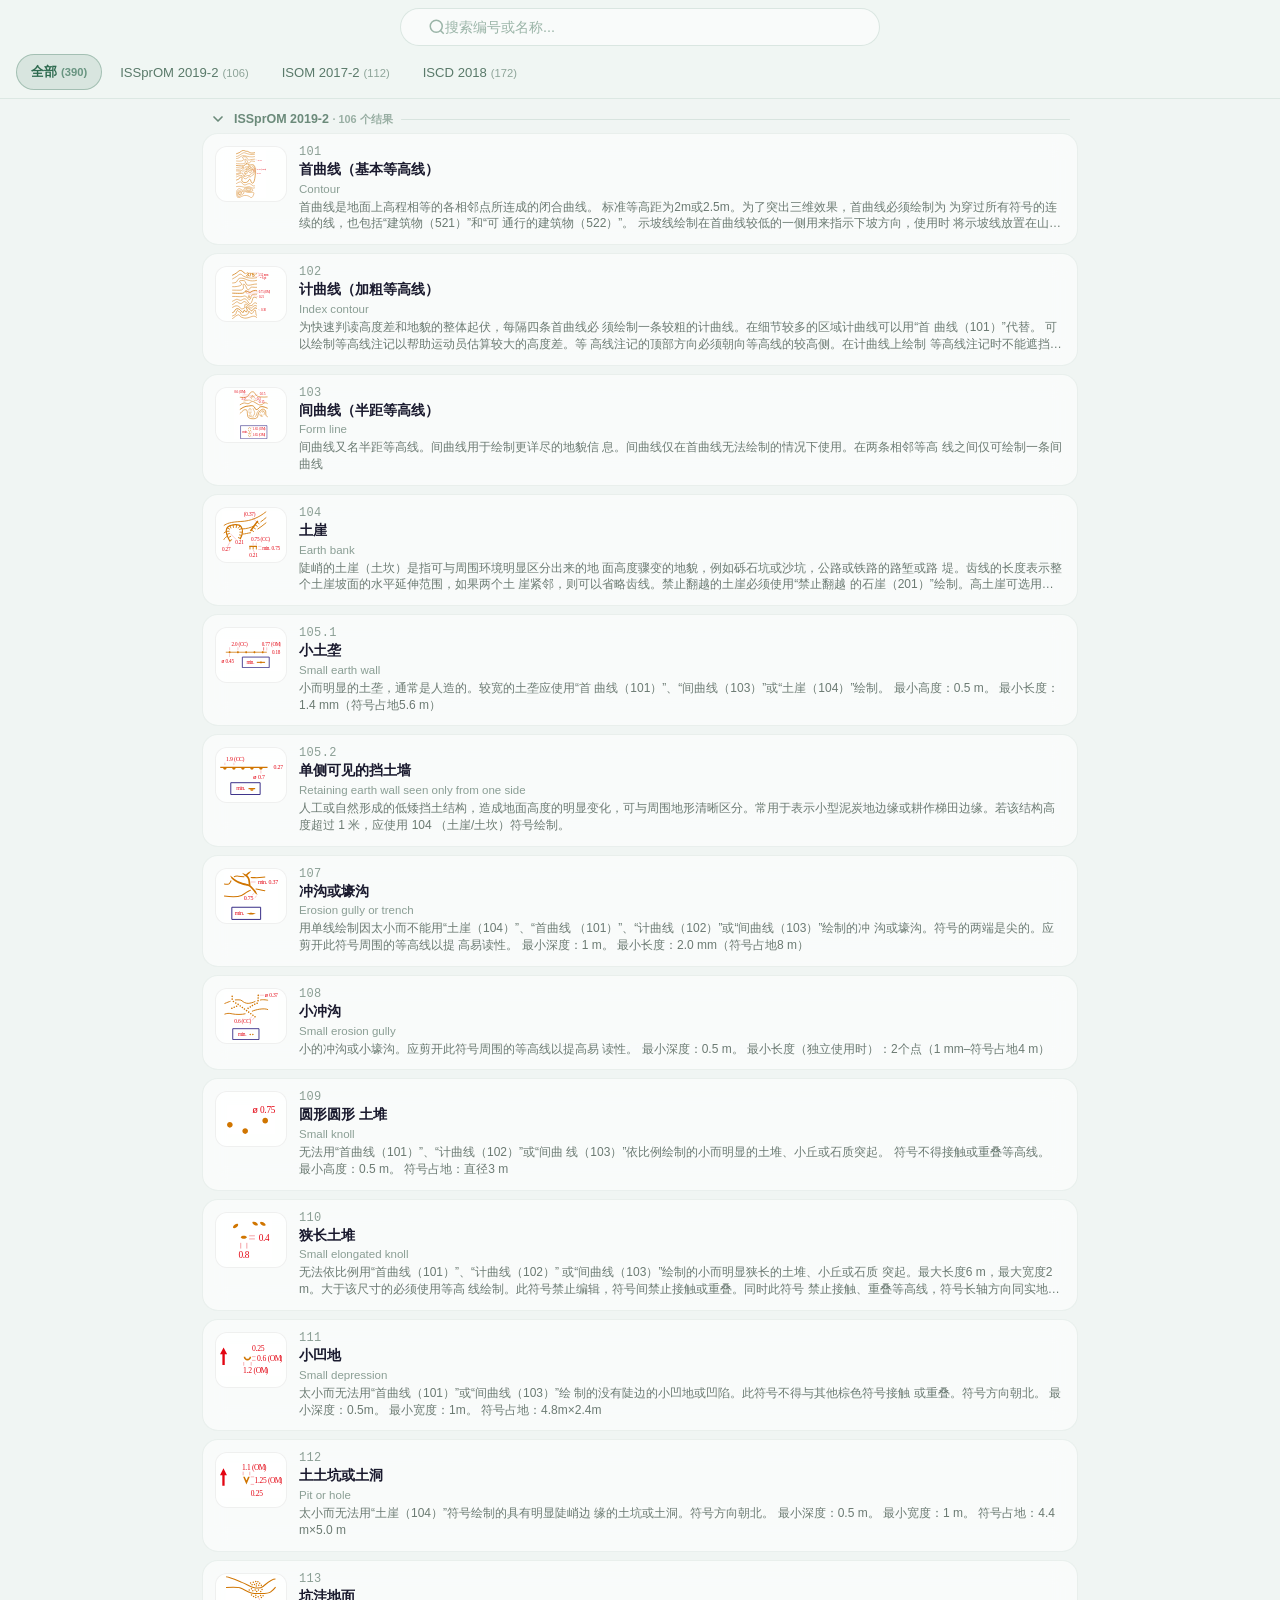
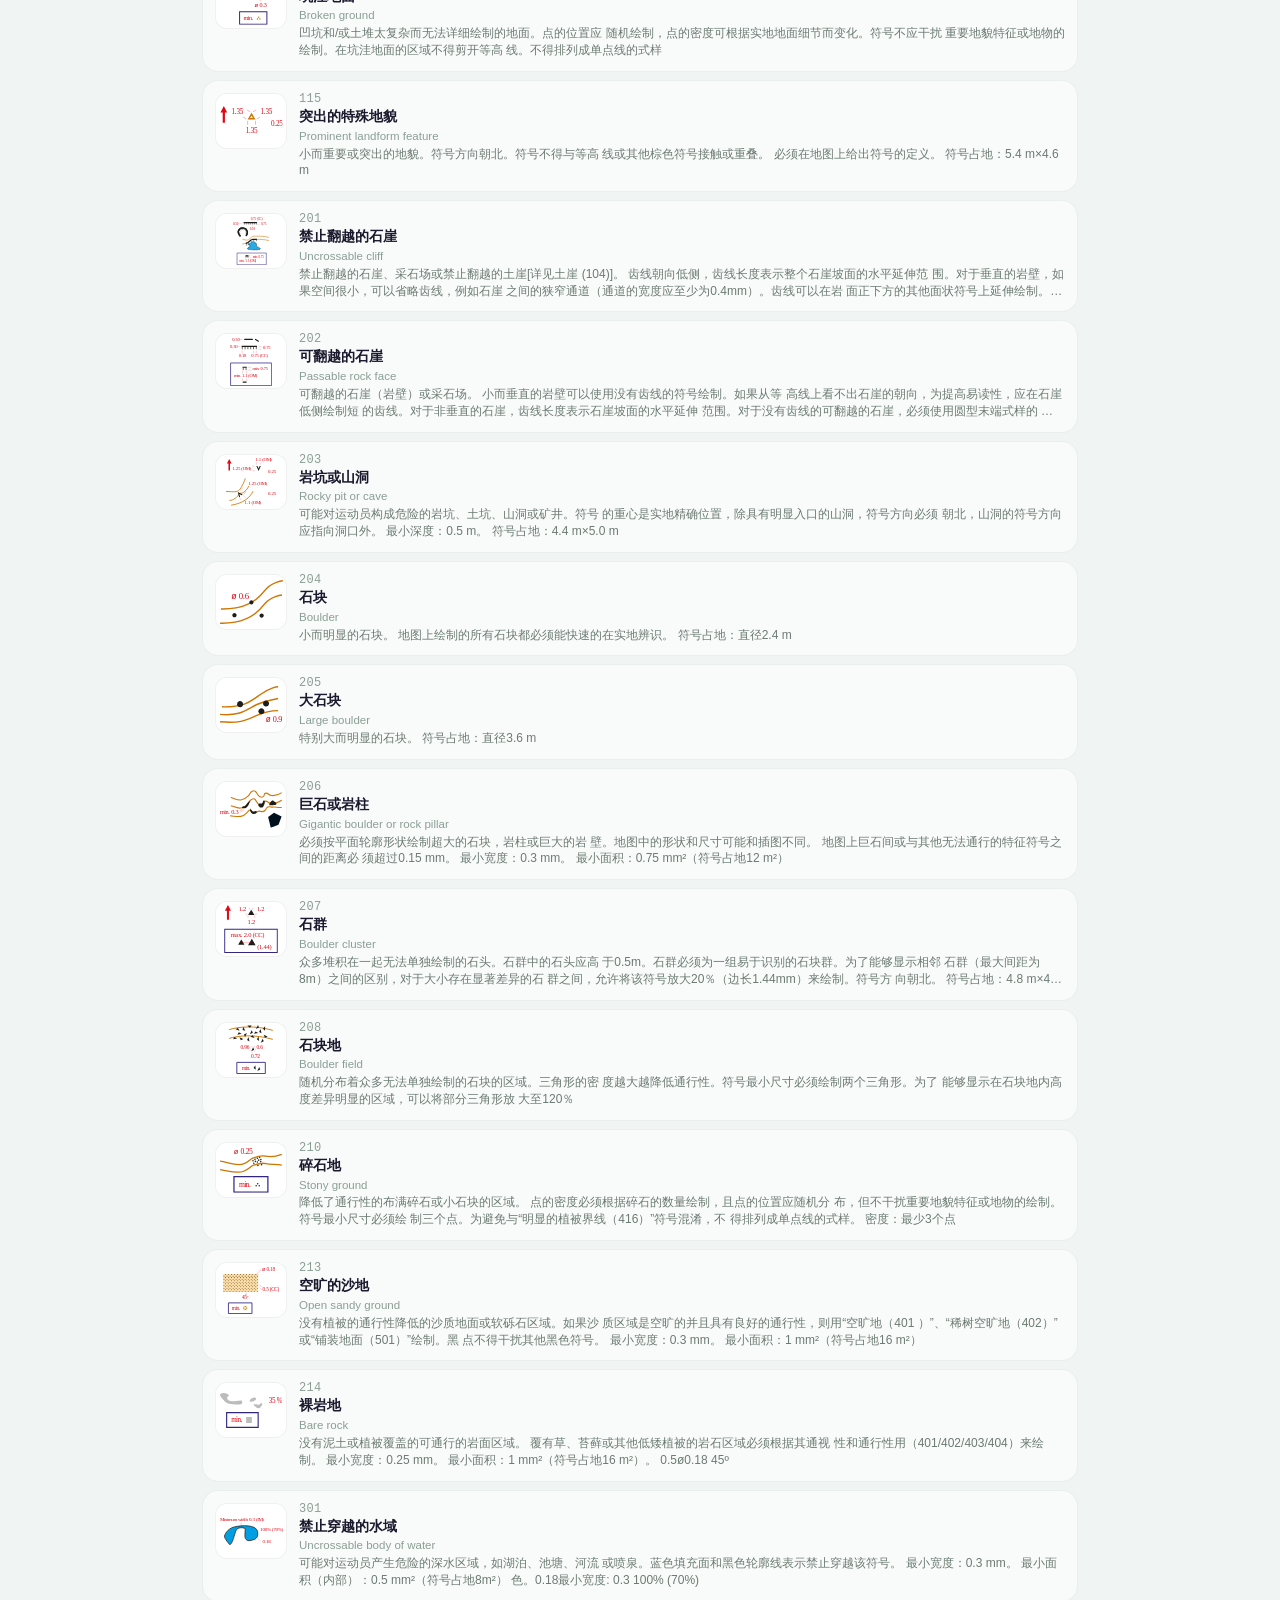
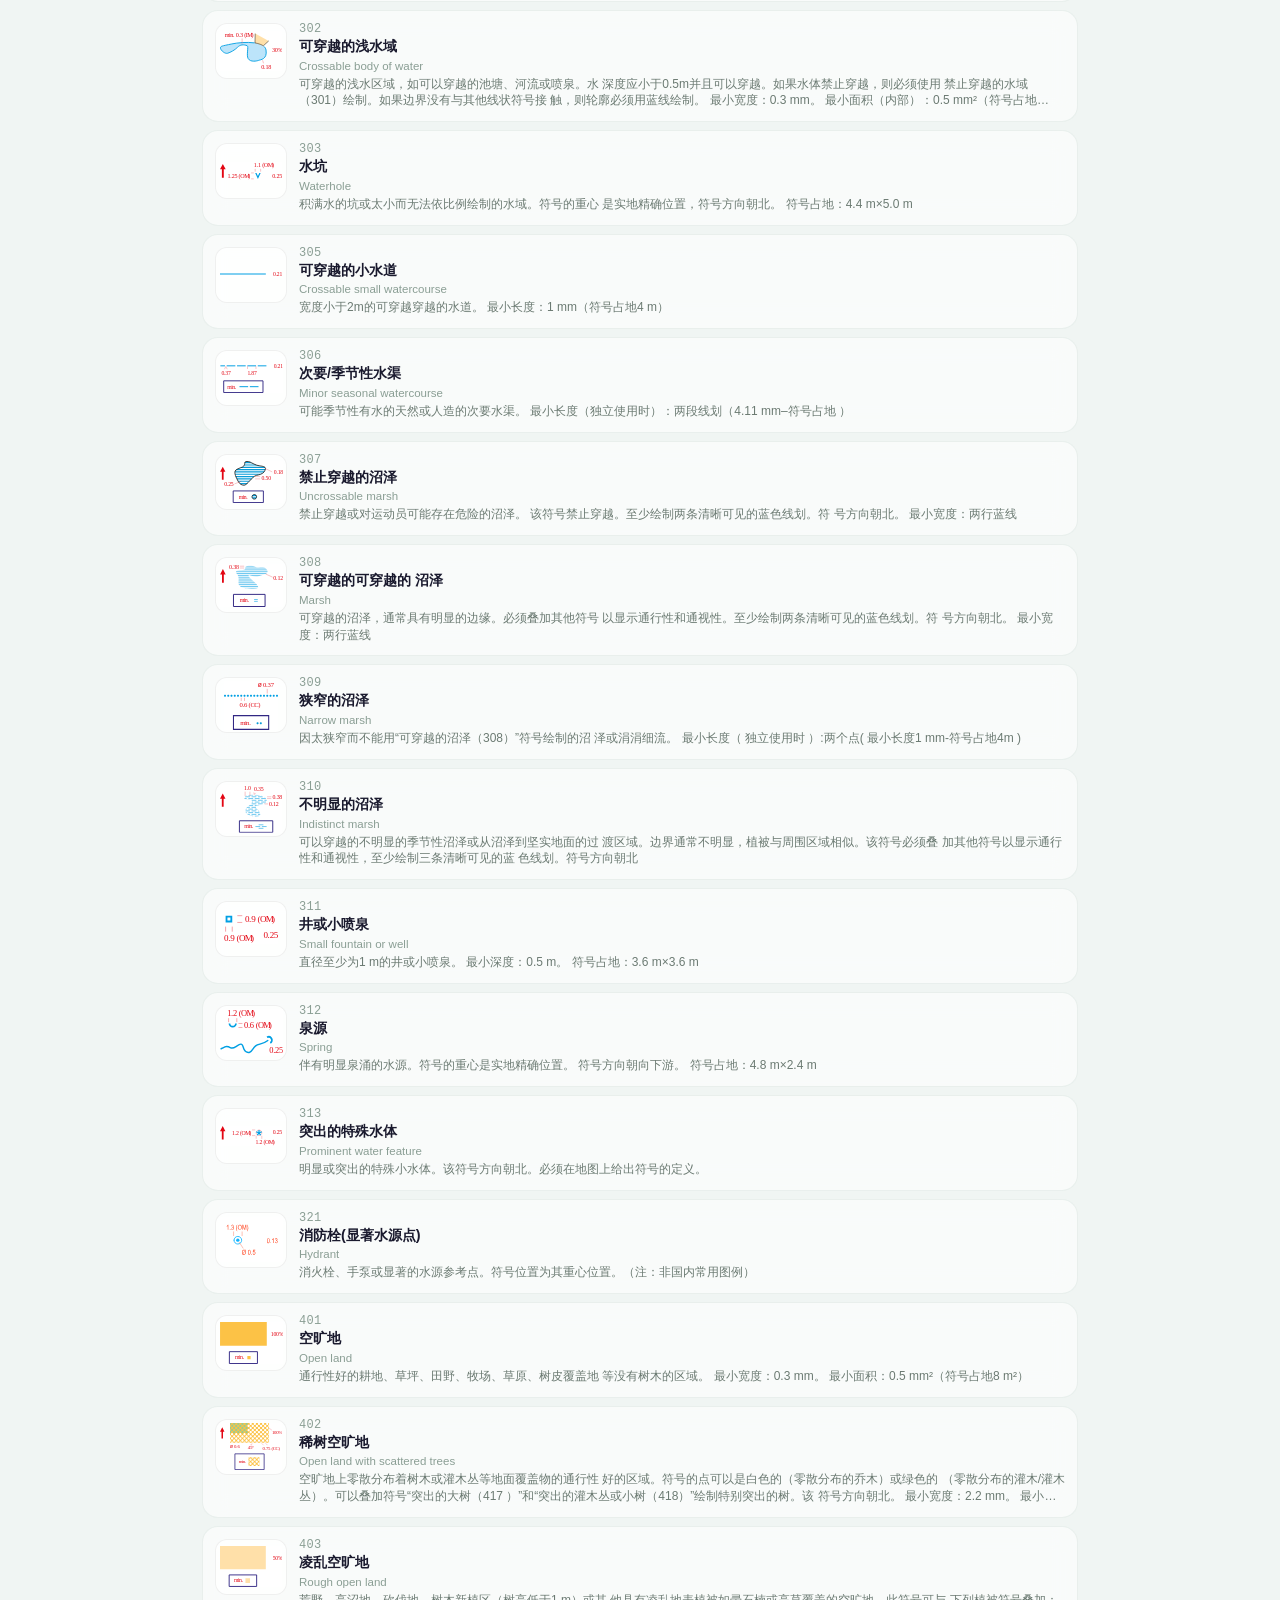
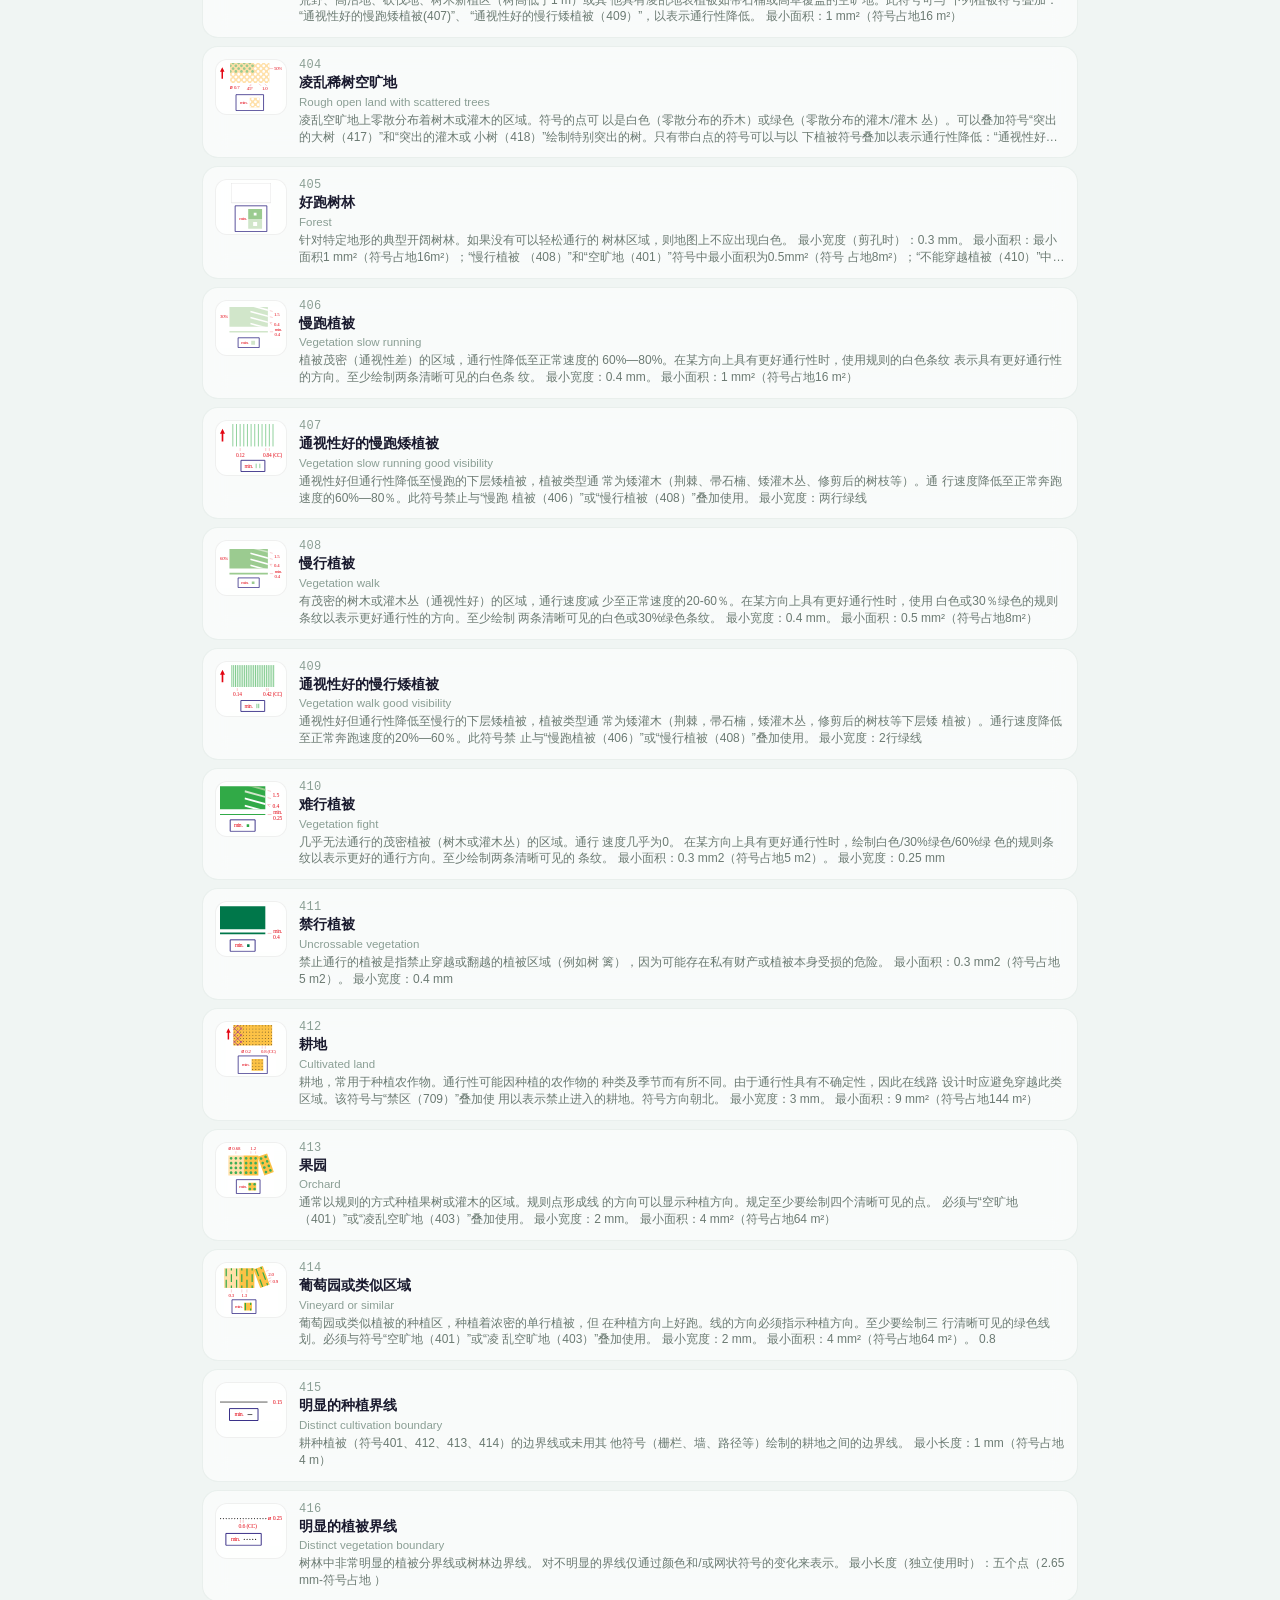
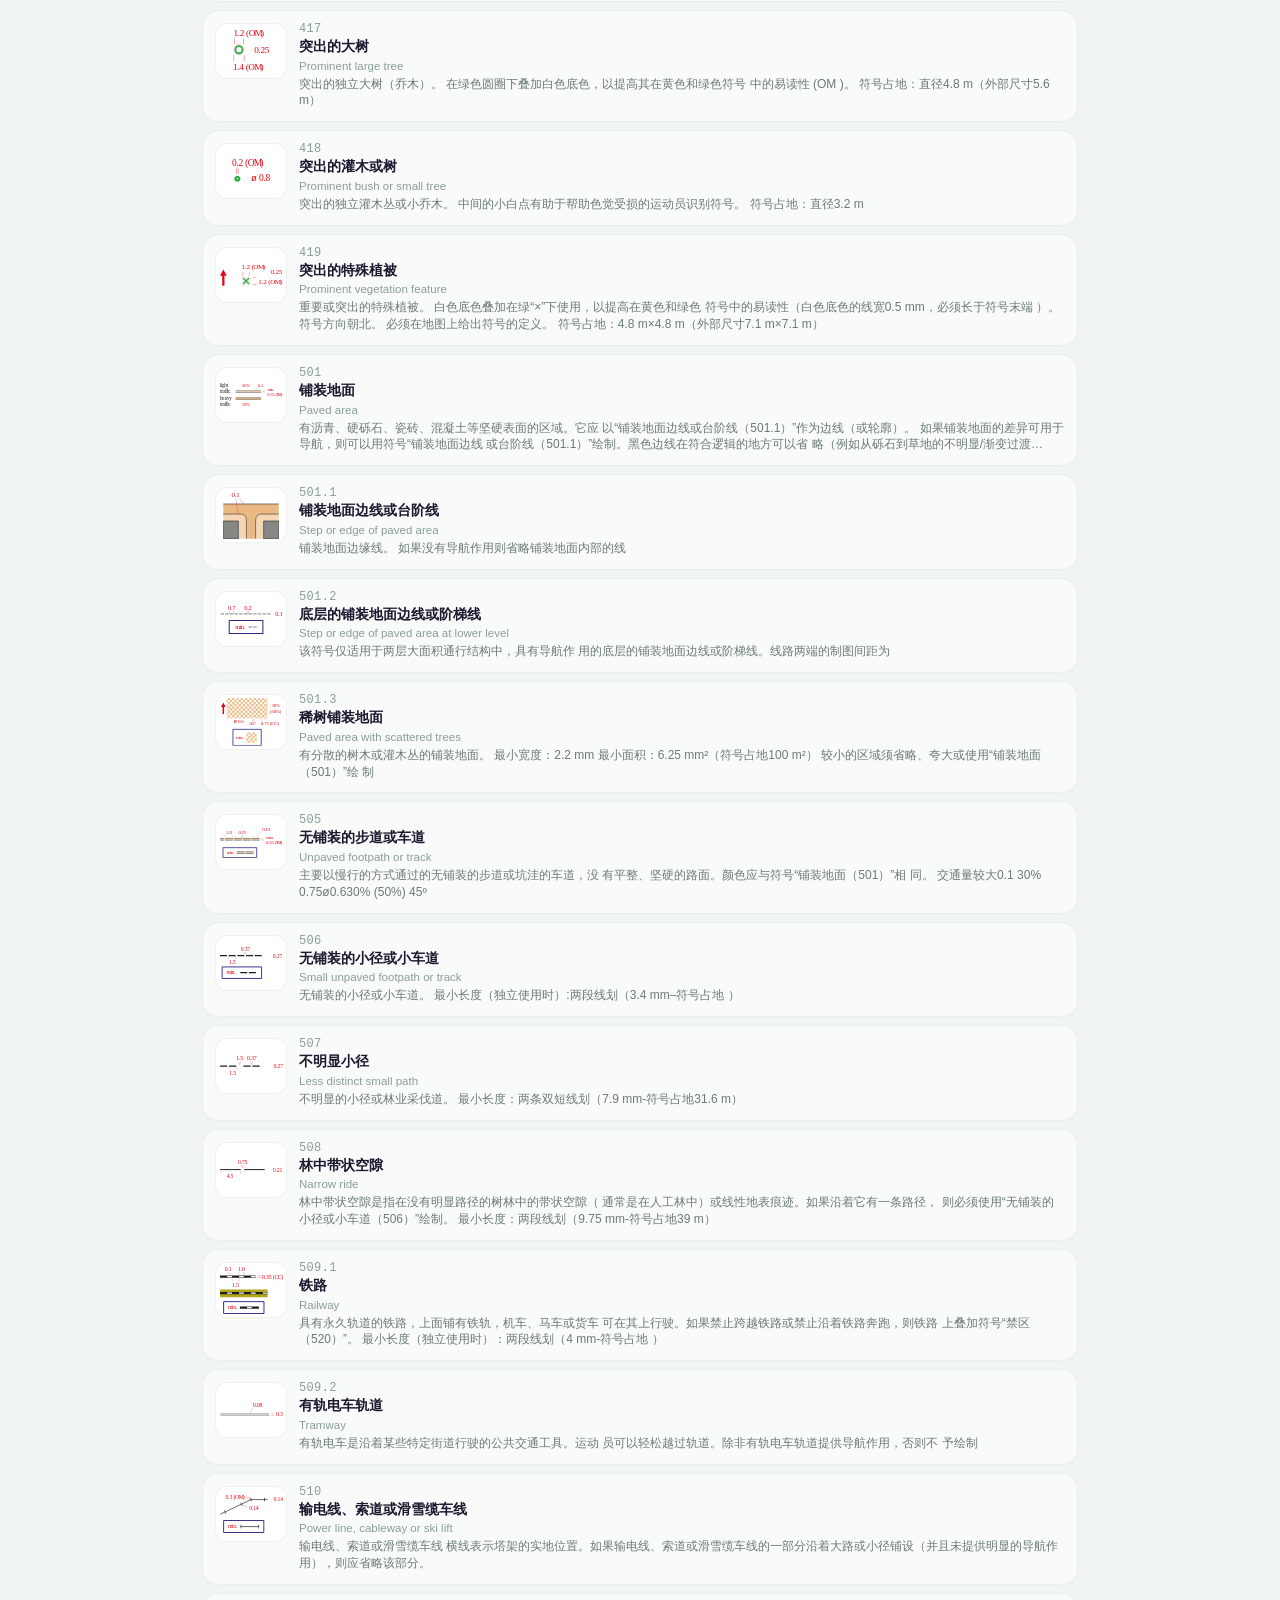
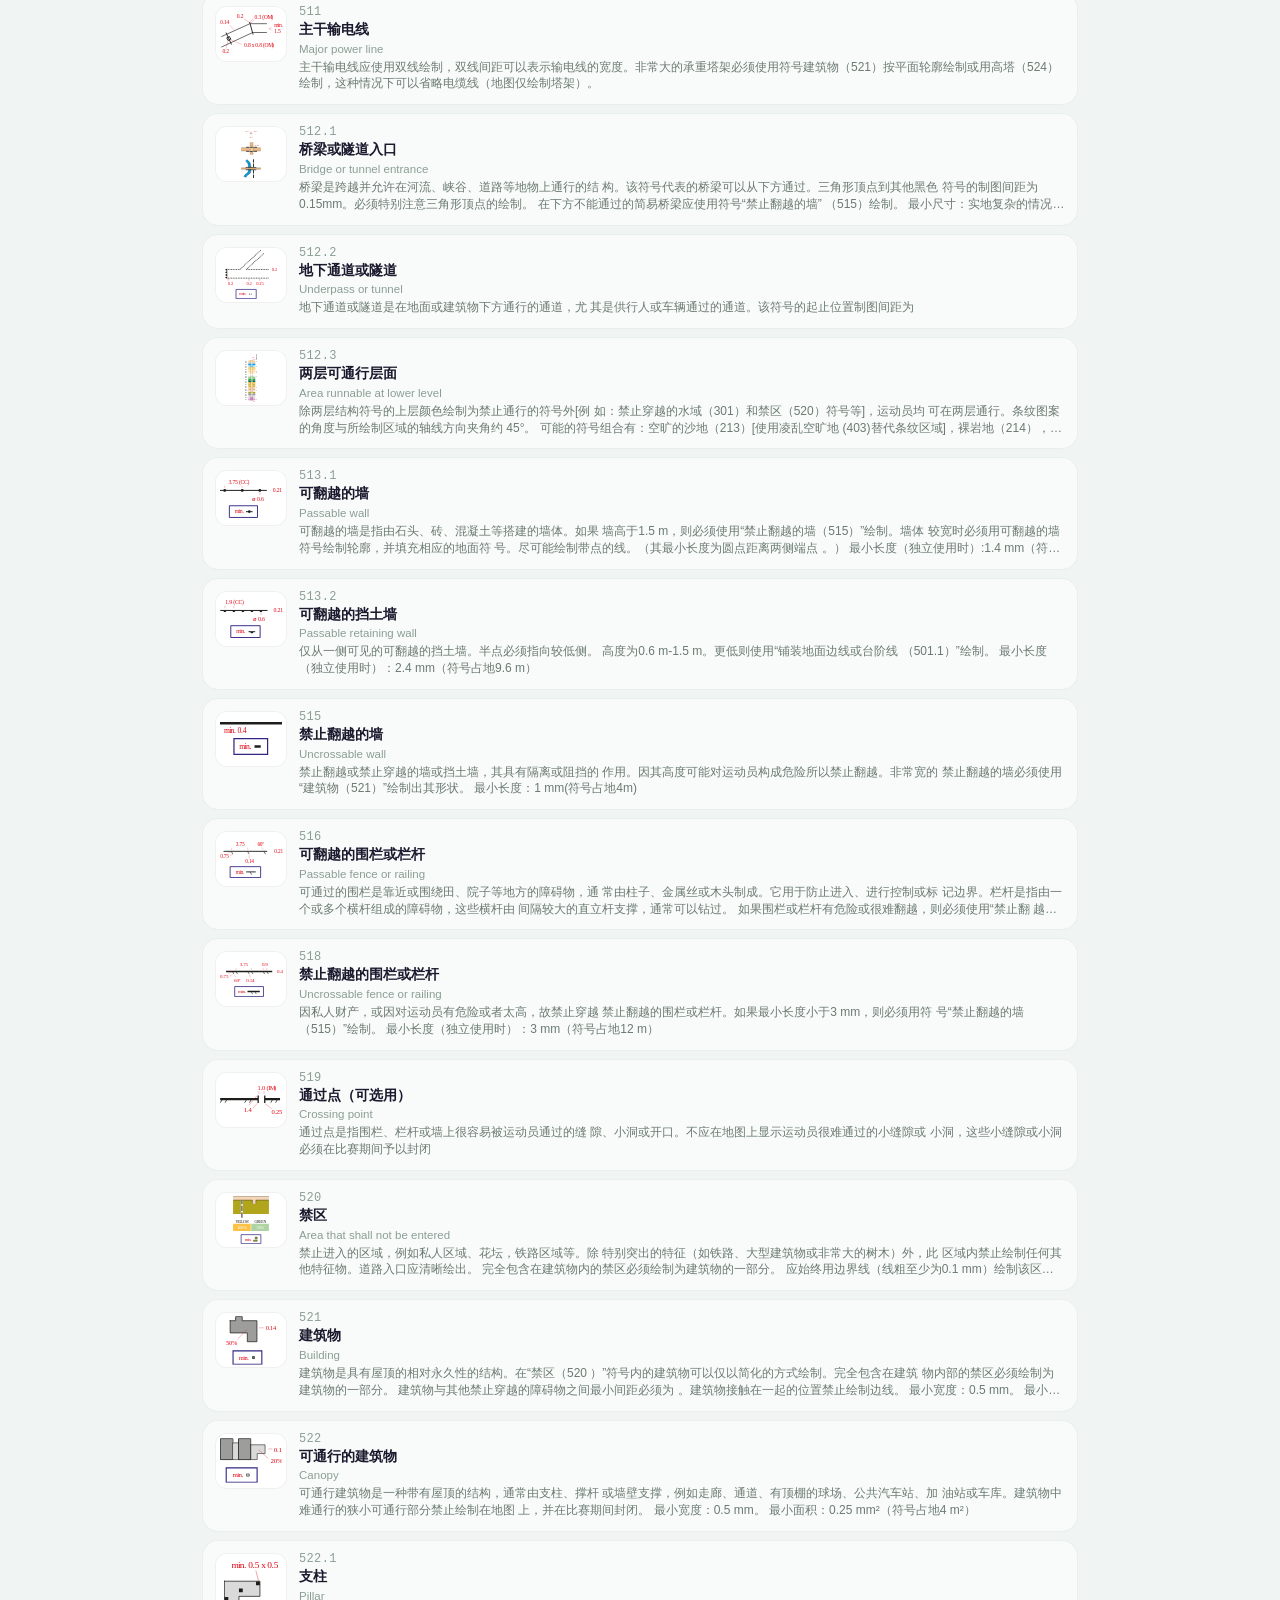
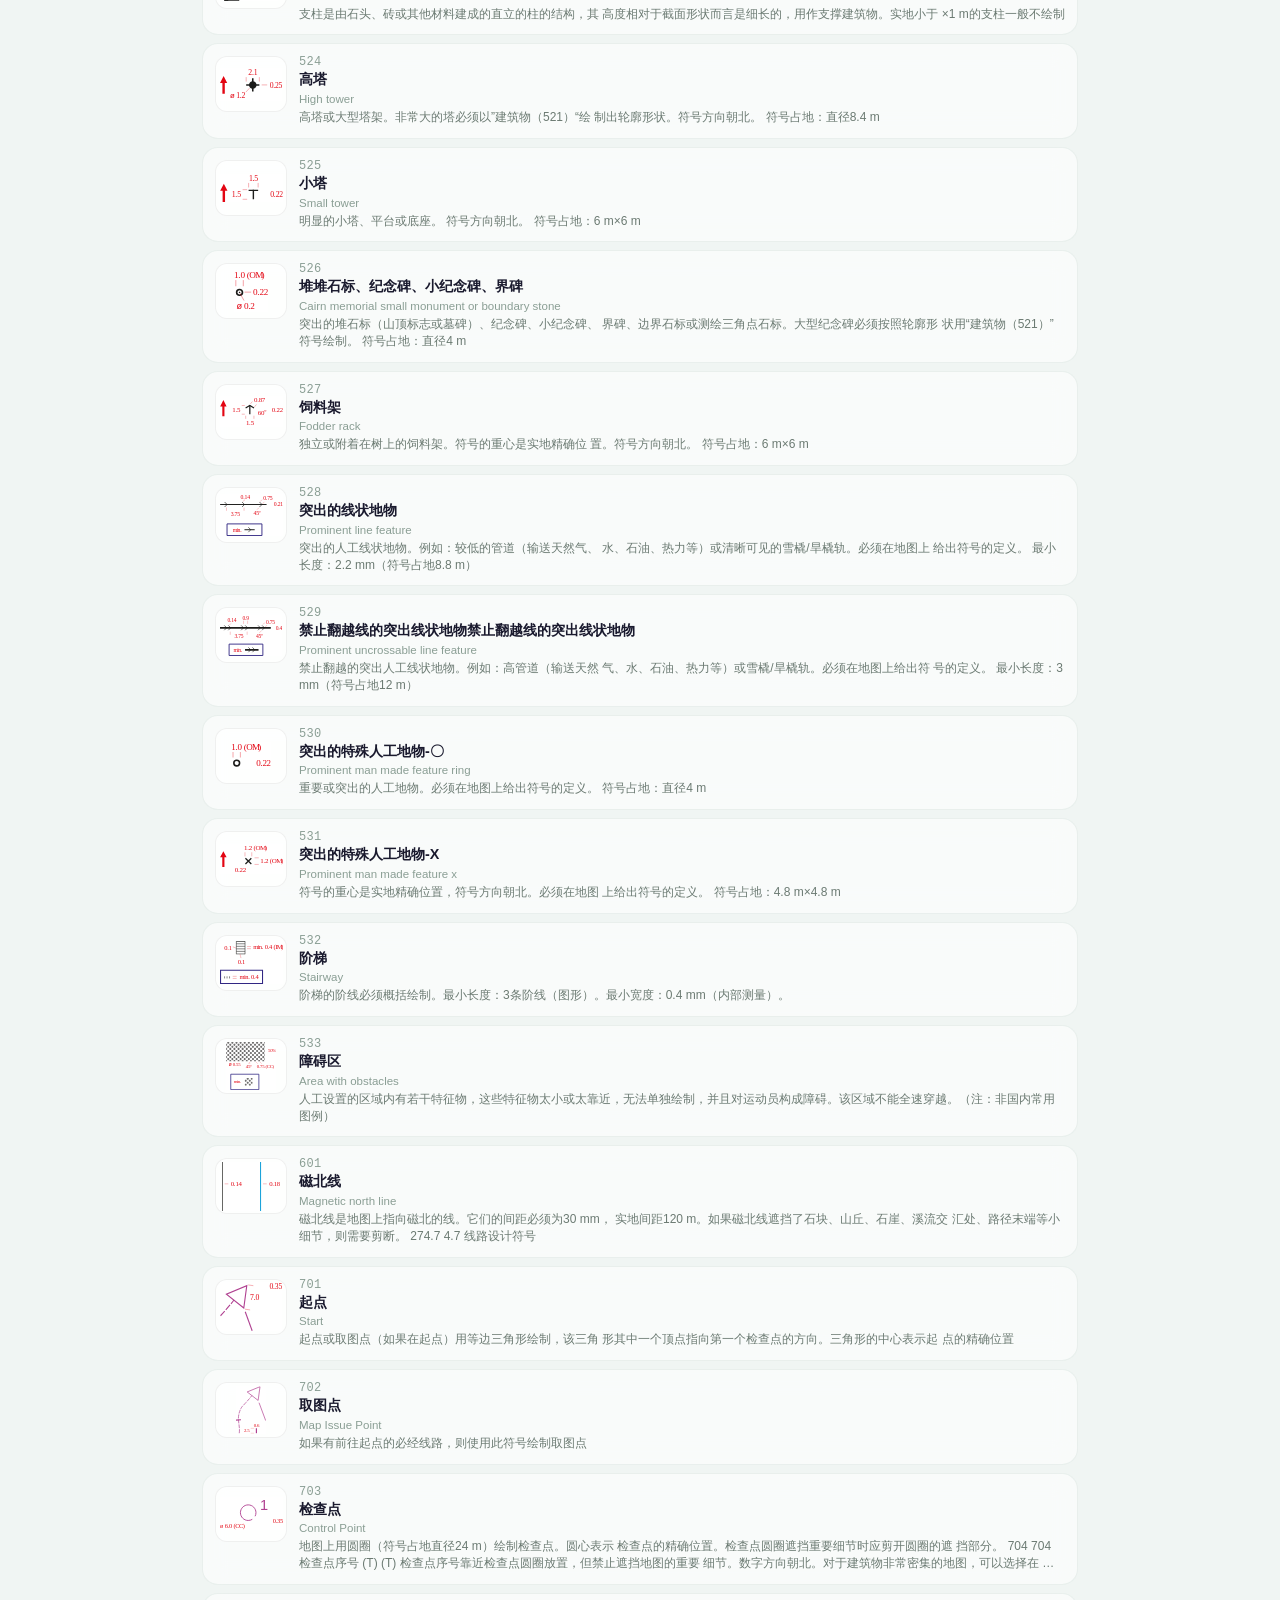
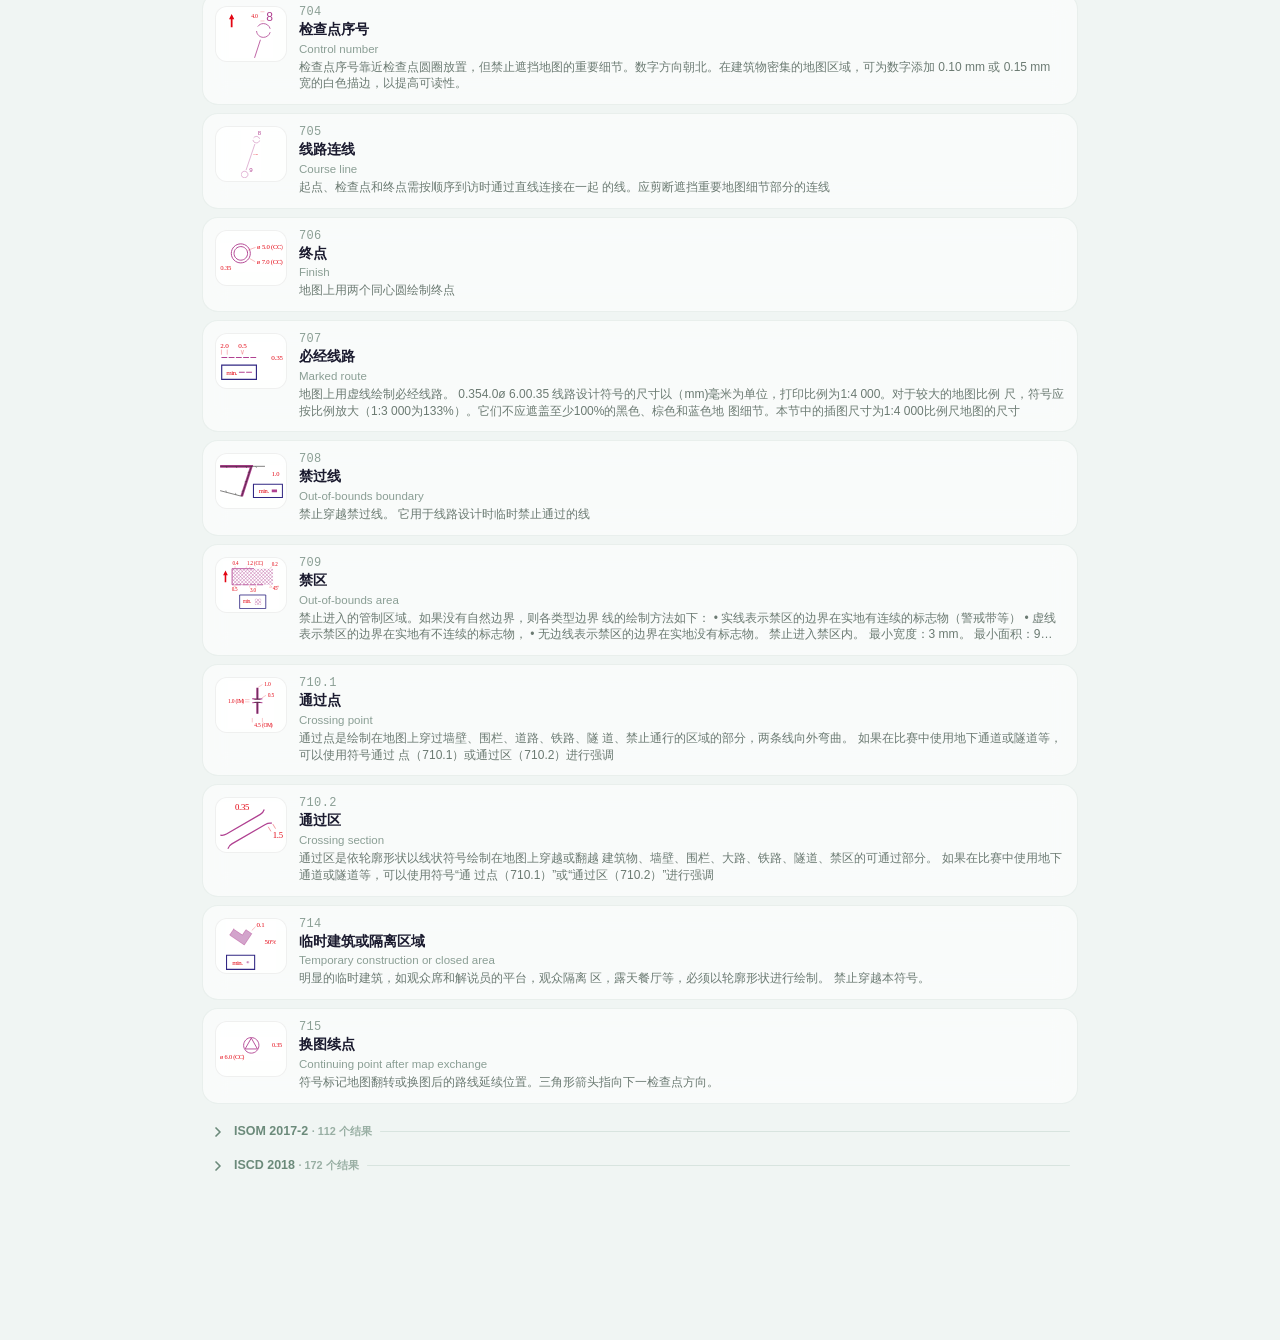
==== commit 2e9dae8b: "Dynamic header: switch title between Training and Library - Header title changes when switching view" ====
--- a/library.html
+++ b/library.html
@@ -215,16 +215,18 @@
 </head>
 <body>
 
-<!-- ===== HEADER ===== -->
-<div class="header" style="padding:8px 16px">
-  <div class="search-wrap" style="padding:0">
+<!-- No header - parent page shows title -->
+
+<!-- ===== SEARCH & TABS (compact) ===== -->
+<div style="position:sticky;top:0;z-index:100;background:rgba(240,246,243,.95);backdrop-filter:blur(20px);-webkit-backdrop-filter:blur(20px);border-bottom:1px solid rgba(45,106,79,.1);padding:8px 16px">
+  <div class="search-wrap" style="padding:0;margin-bottom:8px">
     <div class="search-wrap-inner">
       <svg class="search-icon" viewBox="0 0 24 24" fill="none" stroke="currentColor" stroke-width="2"><circle cx="11" cy="11" r="8"/><path d="m21 21-4.35-4.35"/></svg>
       <input type="text" class="search-input" id="searchInput" placeholder="搜索编号或名称..." autocomplete="off">
       <button class="search-clear" id="searchClear" aria-label="清除搜索" title="清除">✕</button>
     </div>
   </div>
-  <div class="tab-bar" id="tabBar" style="padding:8px 0 0">
+  <div class="tab-bar" id="tabBar" style="padding:0;justify-content:flex-start;overflow-x:auto">
     <button class="tab active" data-std="all">全部<span class="count" id="countAll"></span></button>
     <button class="tab" data-std="issprom2019">ISSprOM 2019-2<span class="count" id="countISS"></span></button>
     <button class="tab" data-std="isom2017">ISOM 2017-2<span class="count" id="countISOM"></span></button>
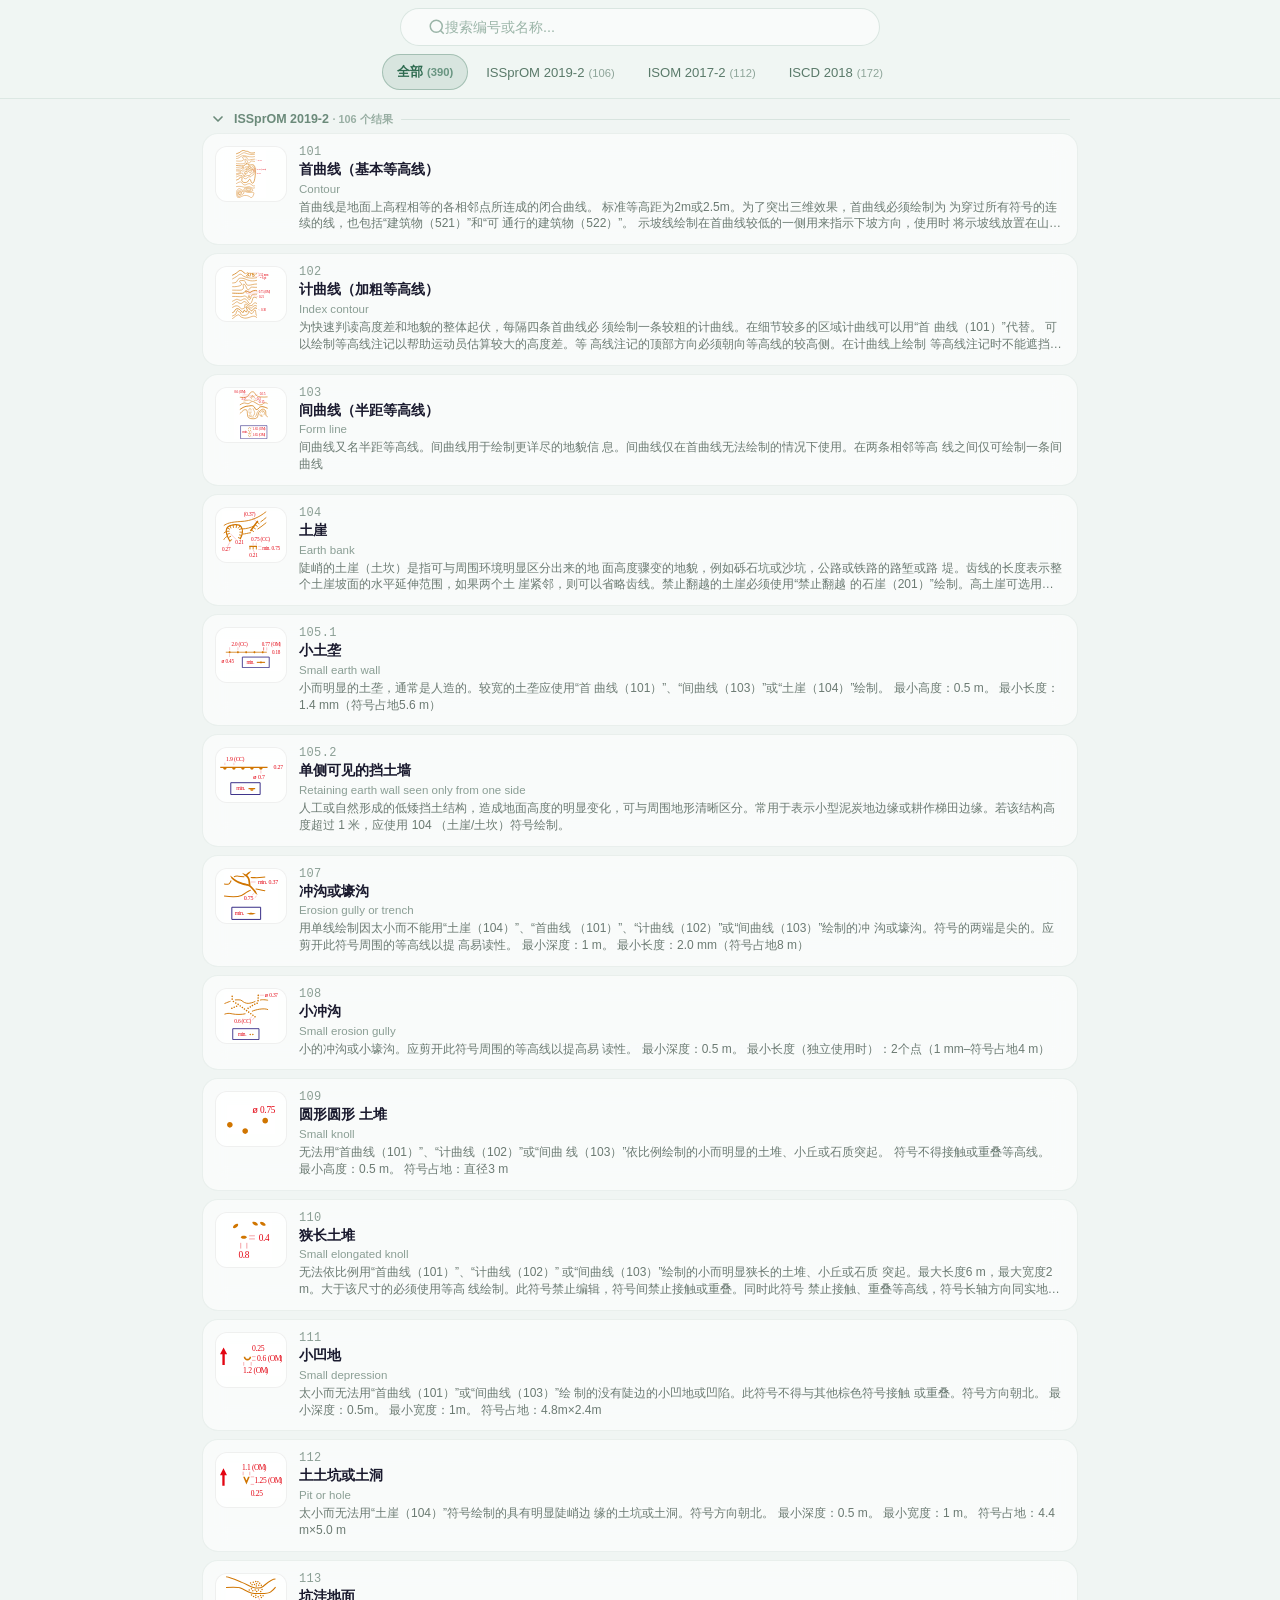
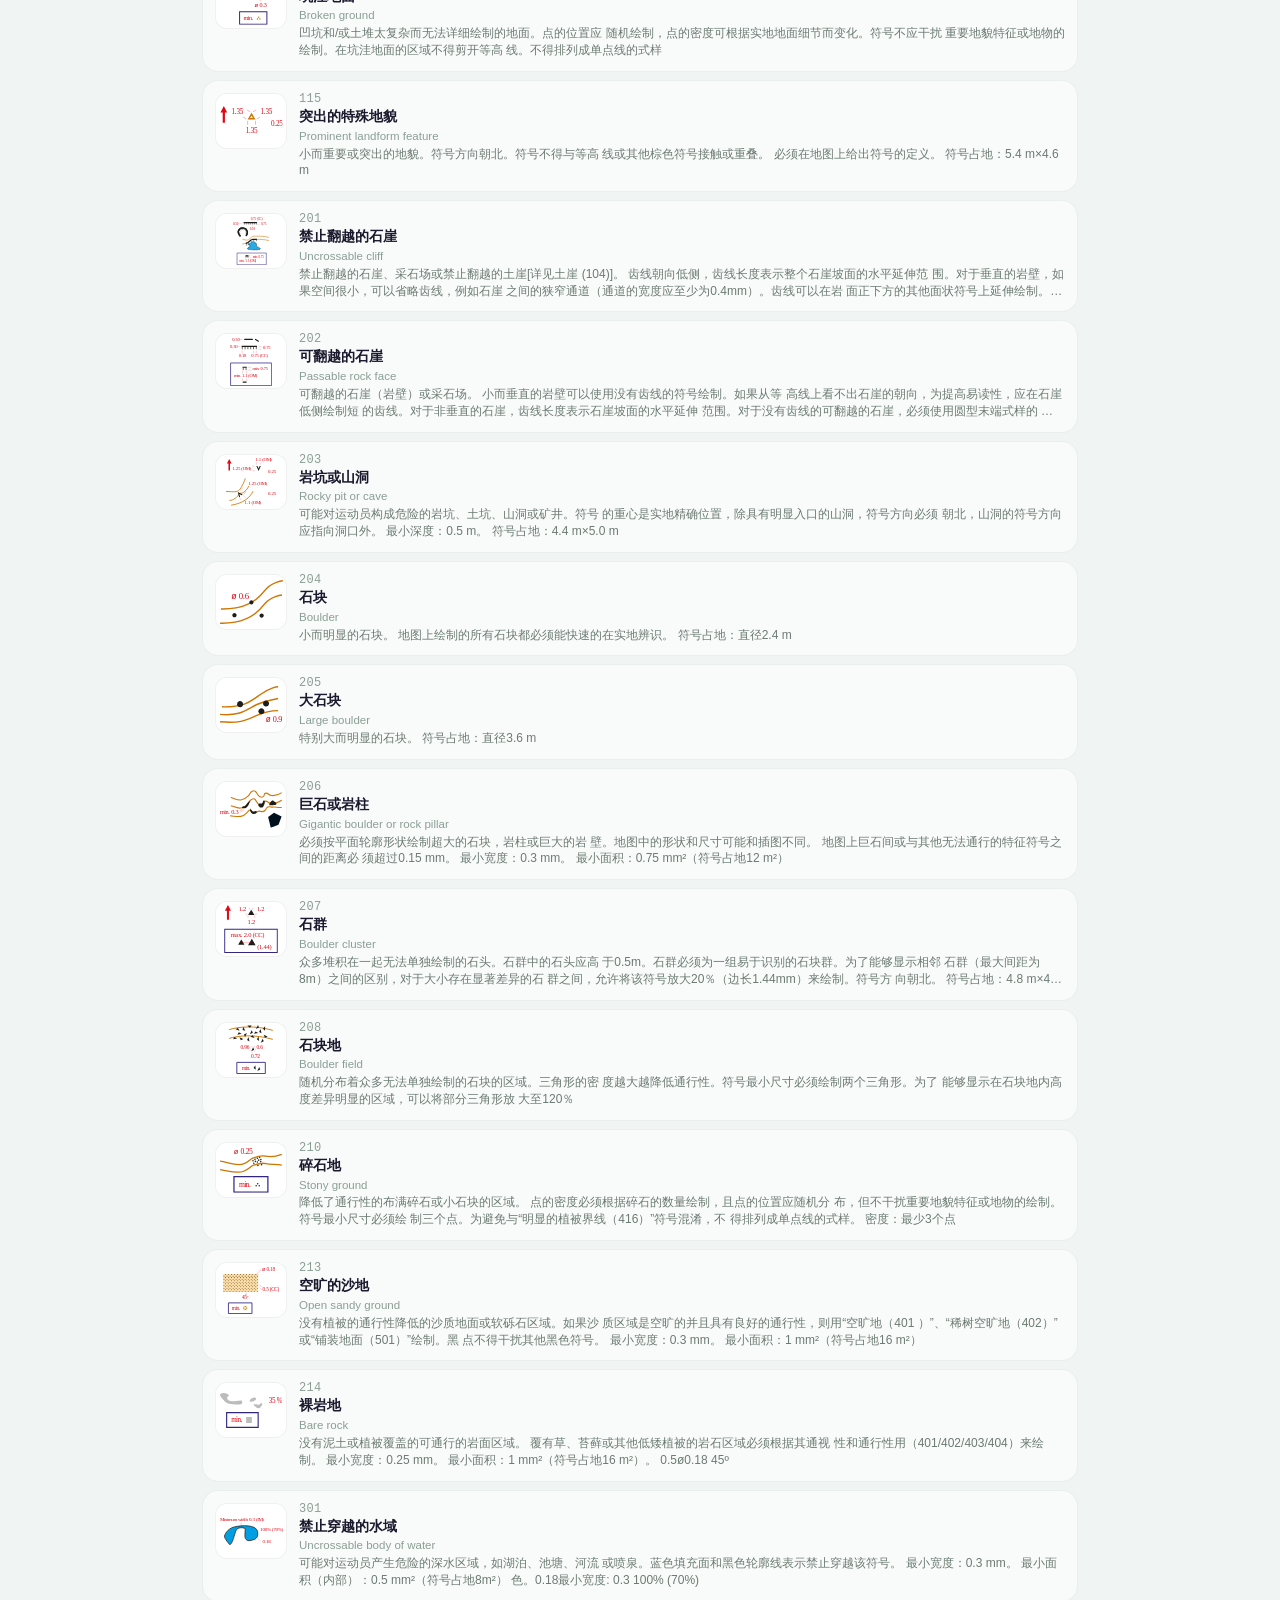
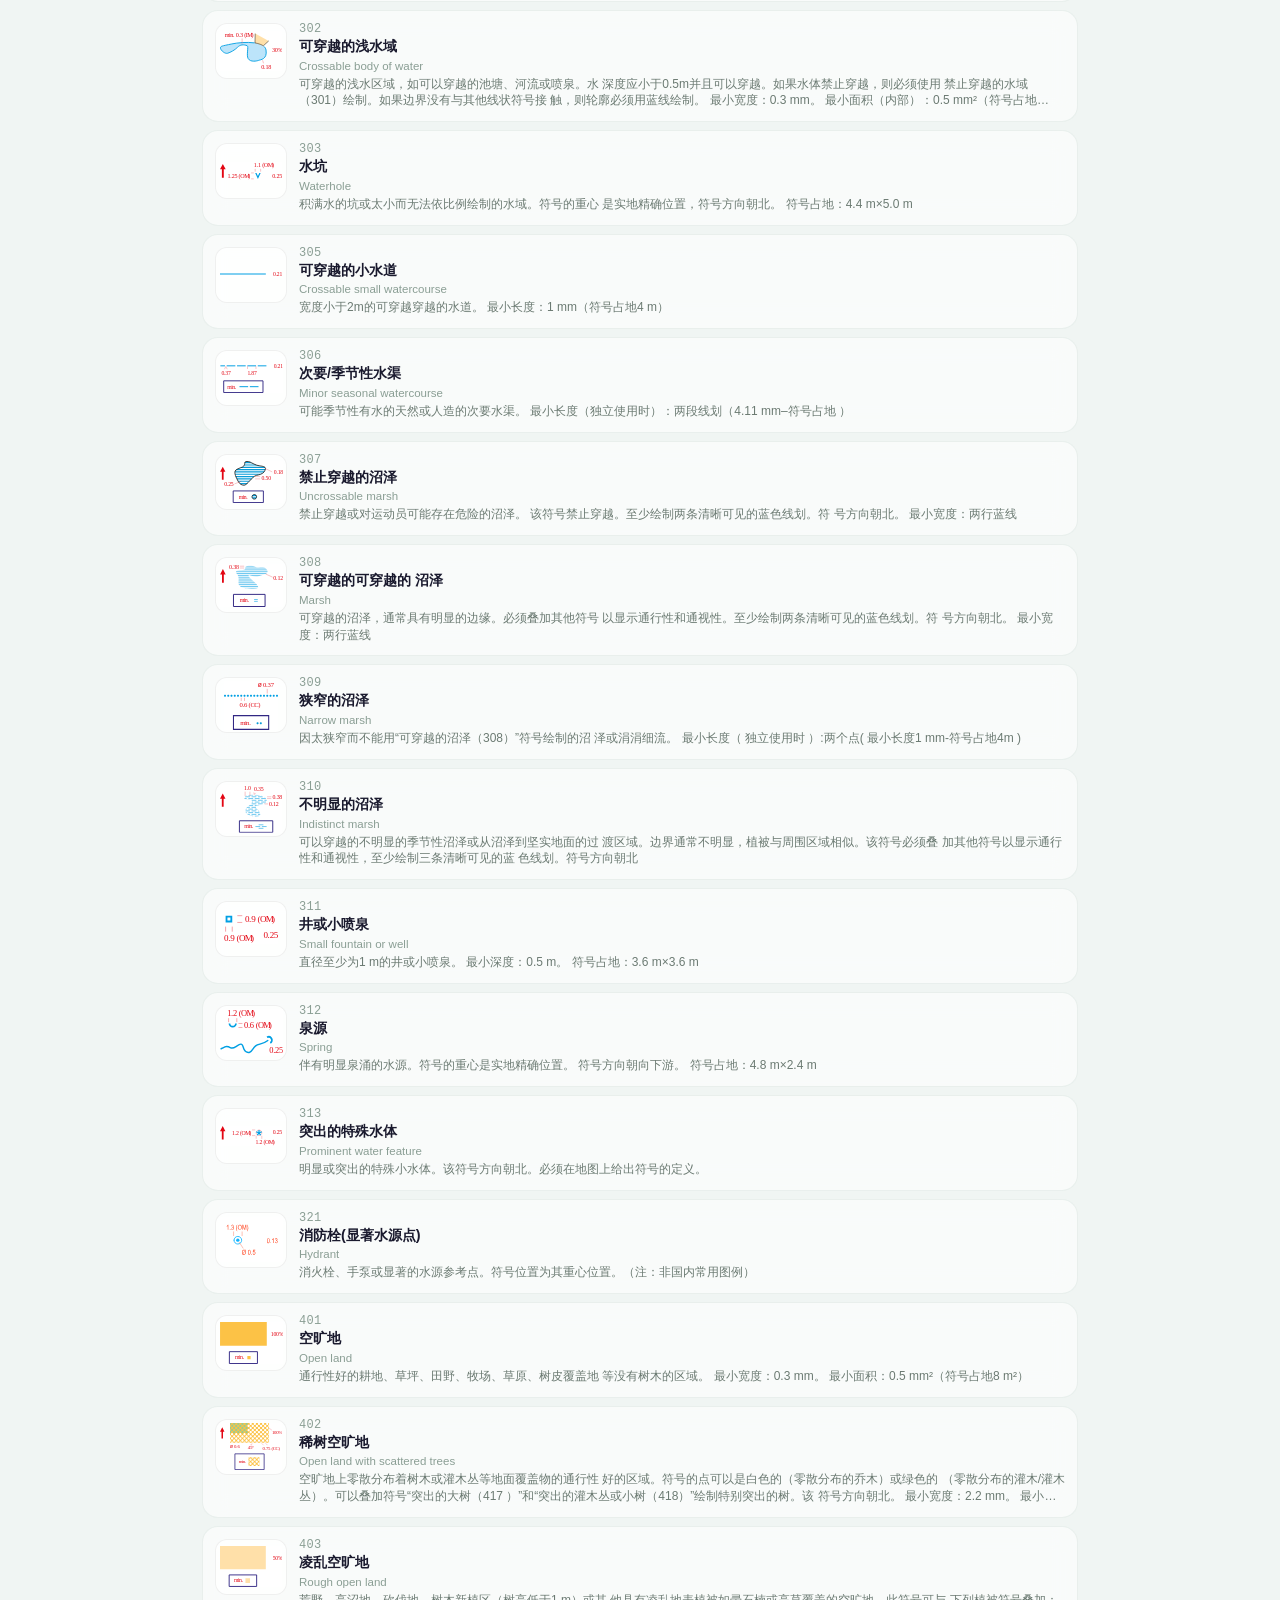
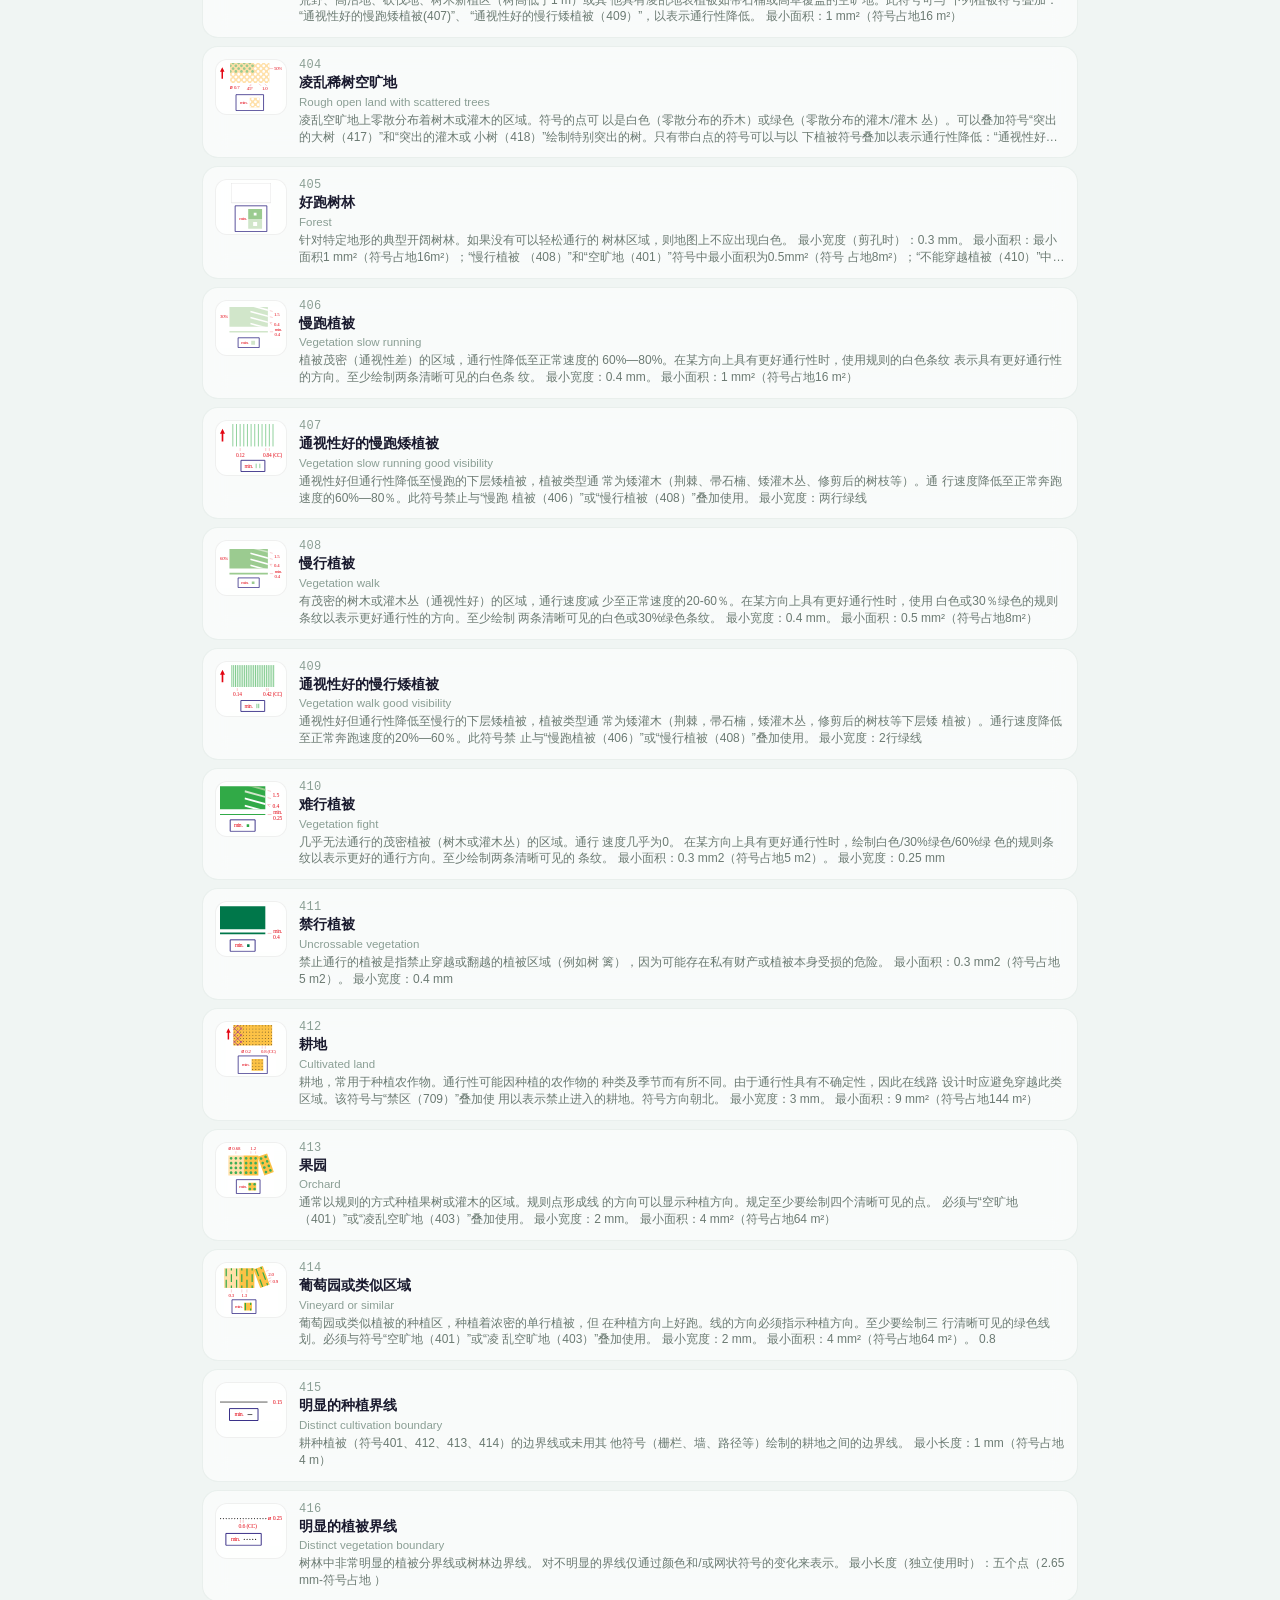
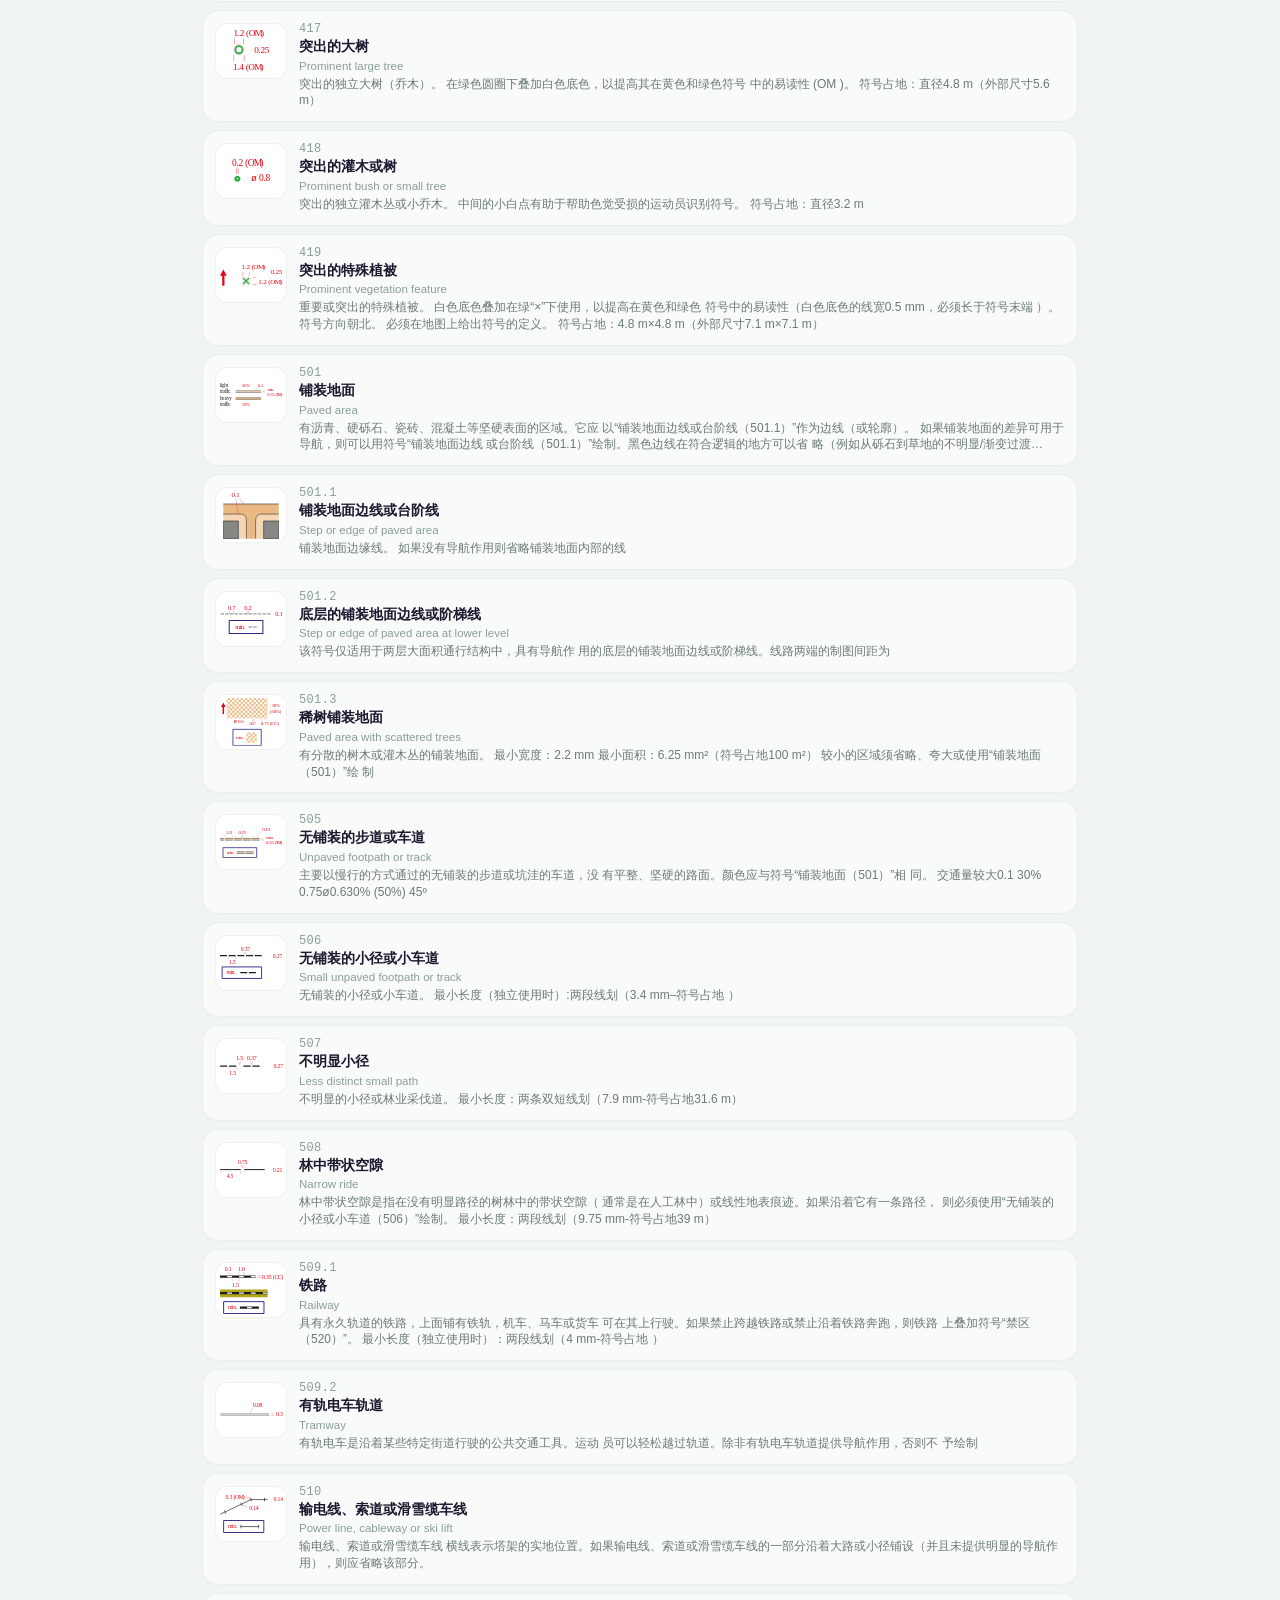
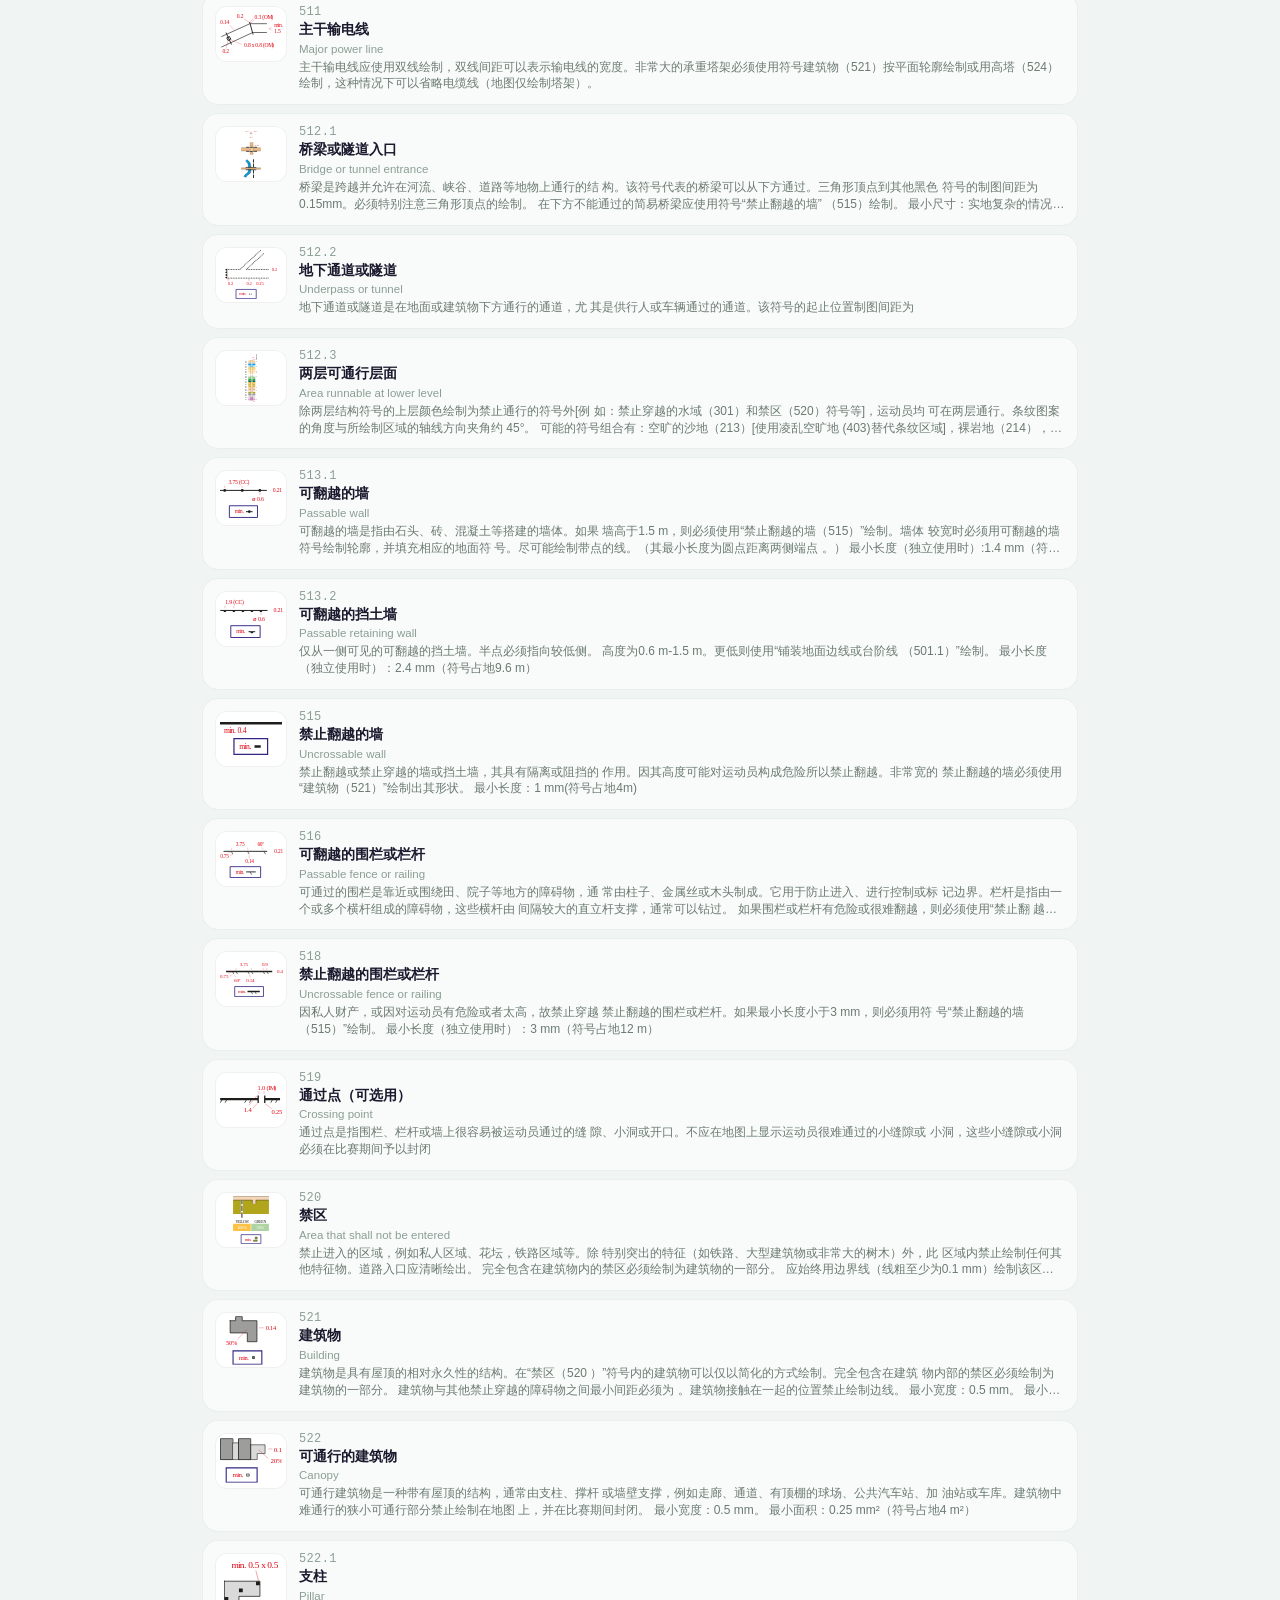
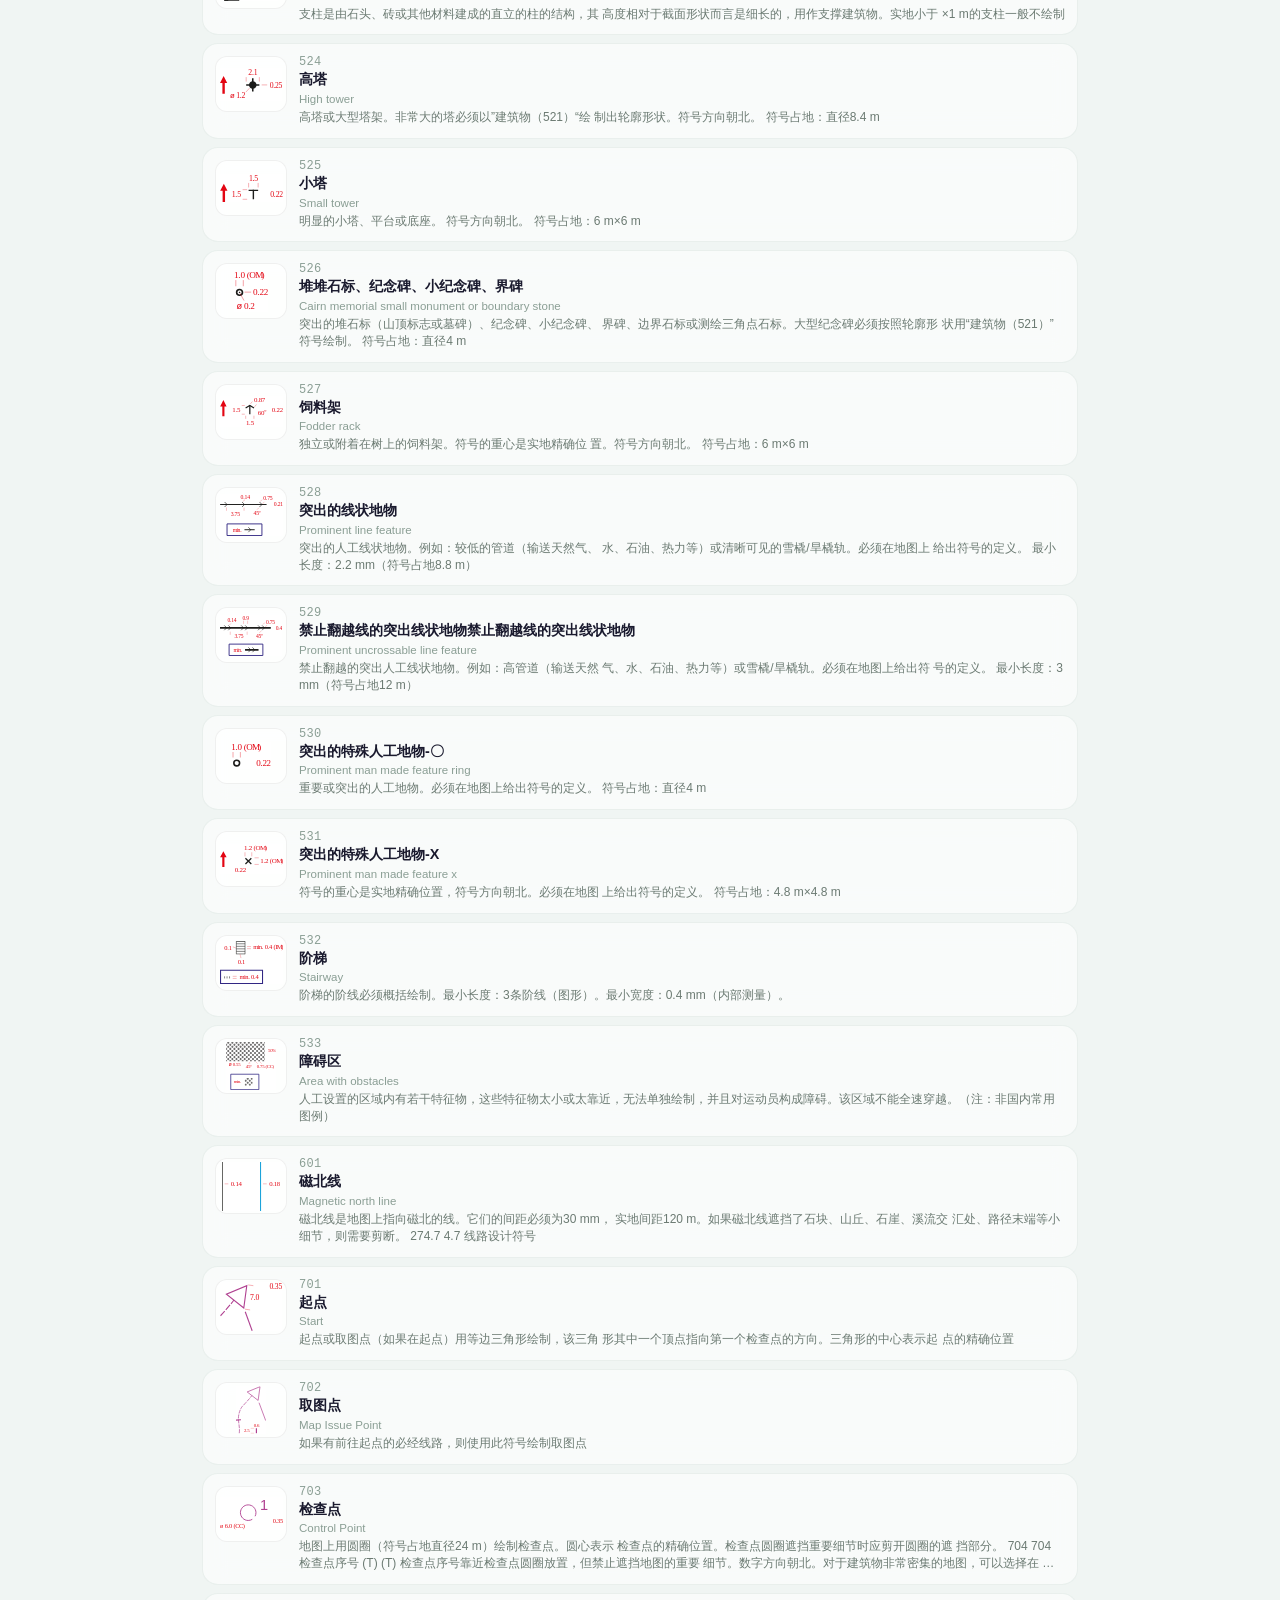
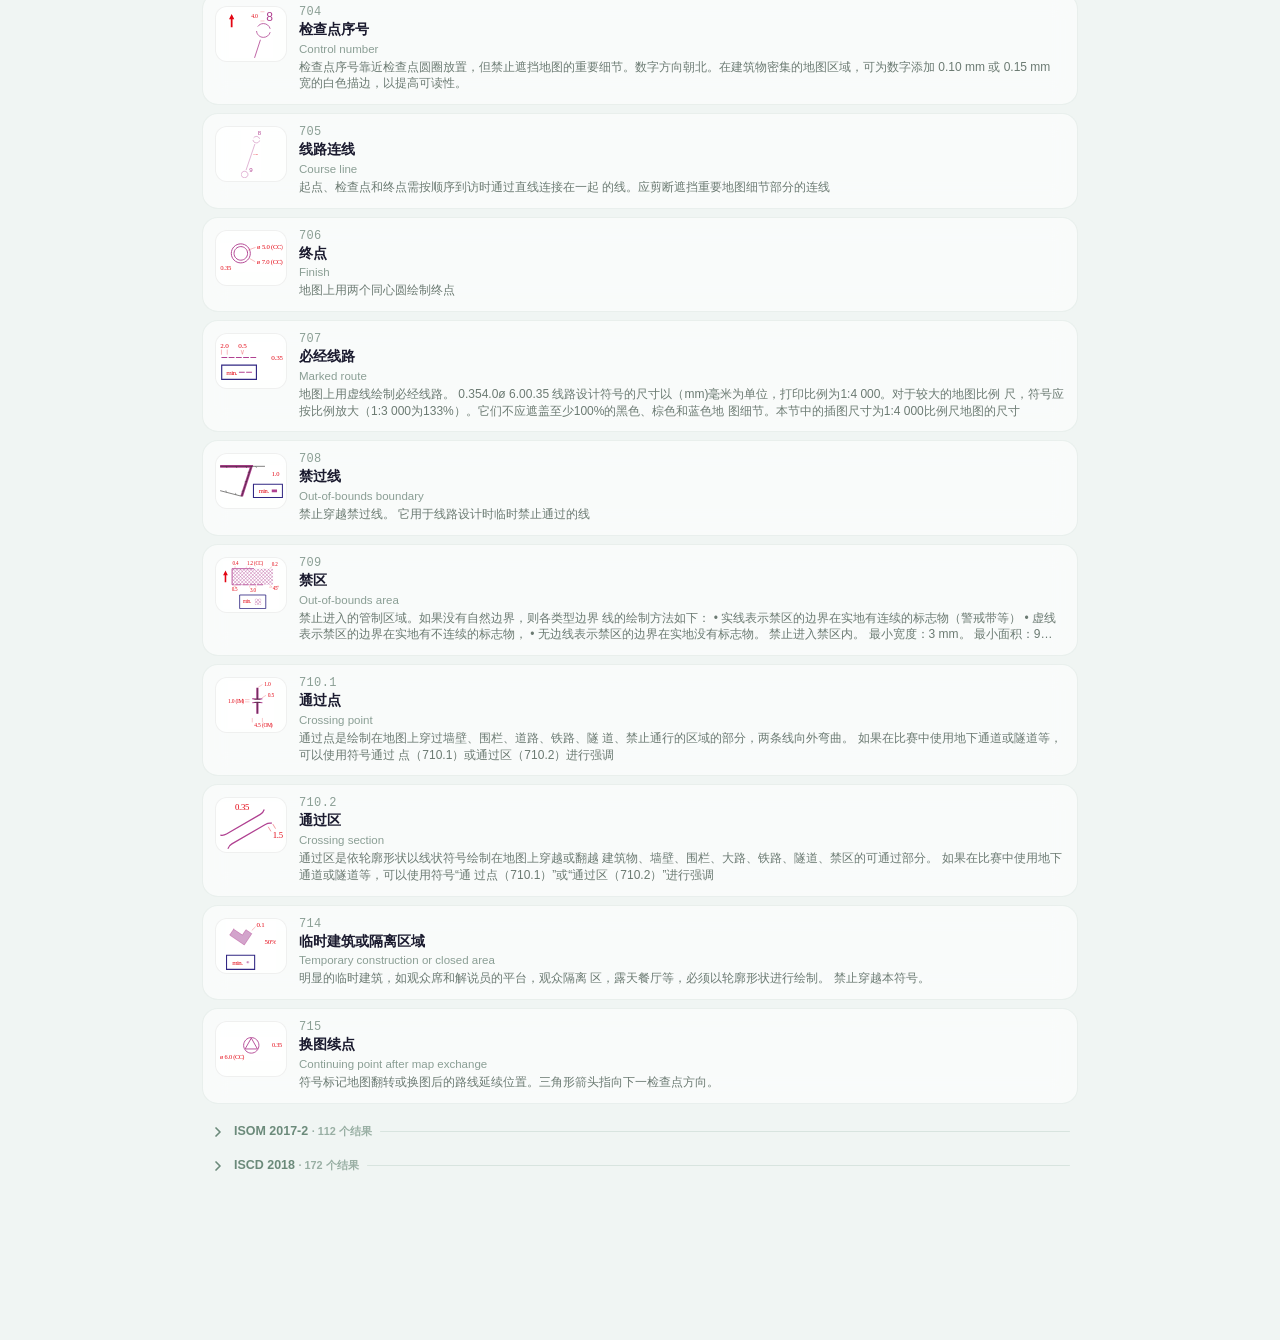
==== commit 0bdd3418: "Fix tab bar alignment - centered on desktop" ====
--- a/library.html
+++ b/library.html
@@ -226,7 +226,7 @@
       <button class="search-clear" id="searchClear" aria-label="清除搜索" title="清除">✕</button>
     </div>
   </div>
-  <div class="tab-bar" id="tabBar" style="padding:0;justify-content:flex-start;overflow-x:auto">
+  <div class="tab-bar" id="tabBar" style="padding:0">
     <button class="tab active" data-std="all">全部<span class="count" id="countAll"></span></button>
     <button class="tab" data-std="issprom2019">ISSprOM 2019-2<span class="count" id="countISS"></span></button>
     <button class="tab" data-std="isom2017">ISOM 2017-2<span class="count" id="countISOM"></span></button>
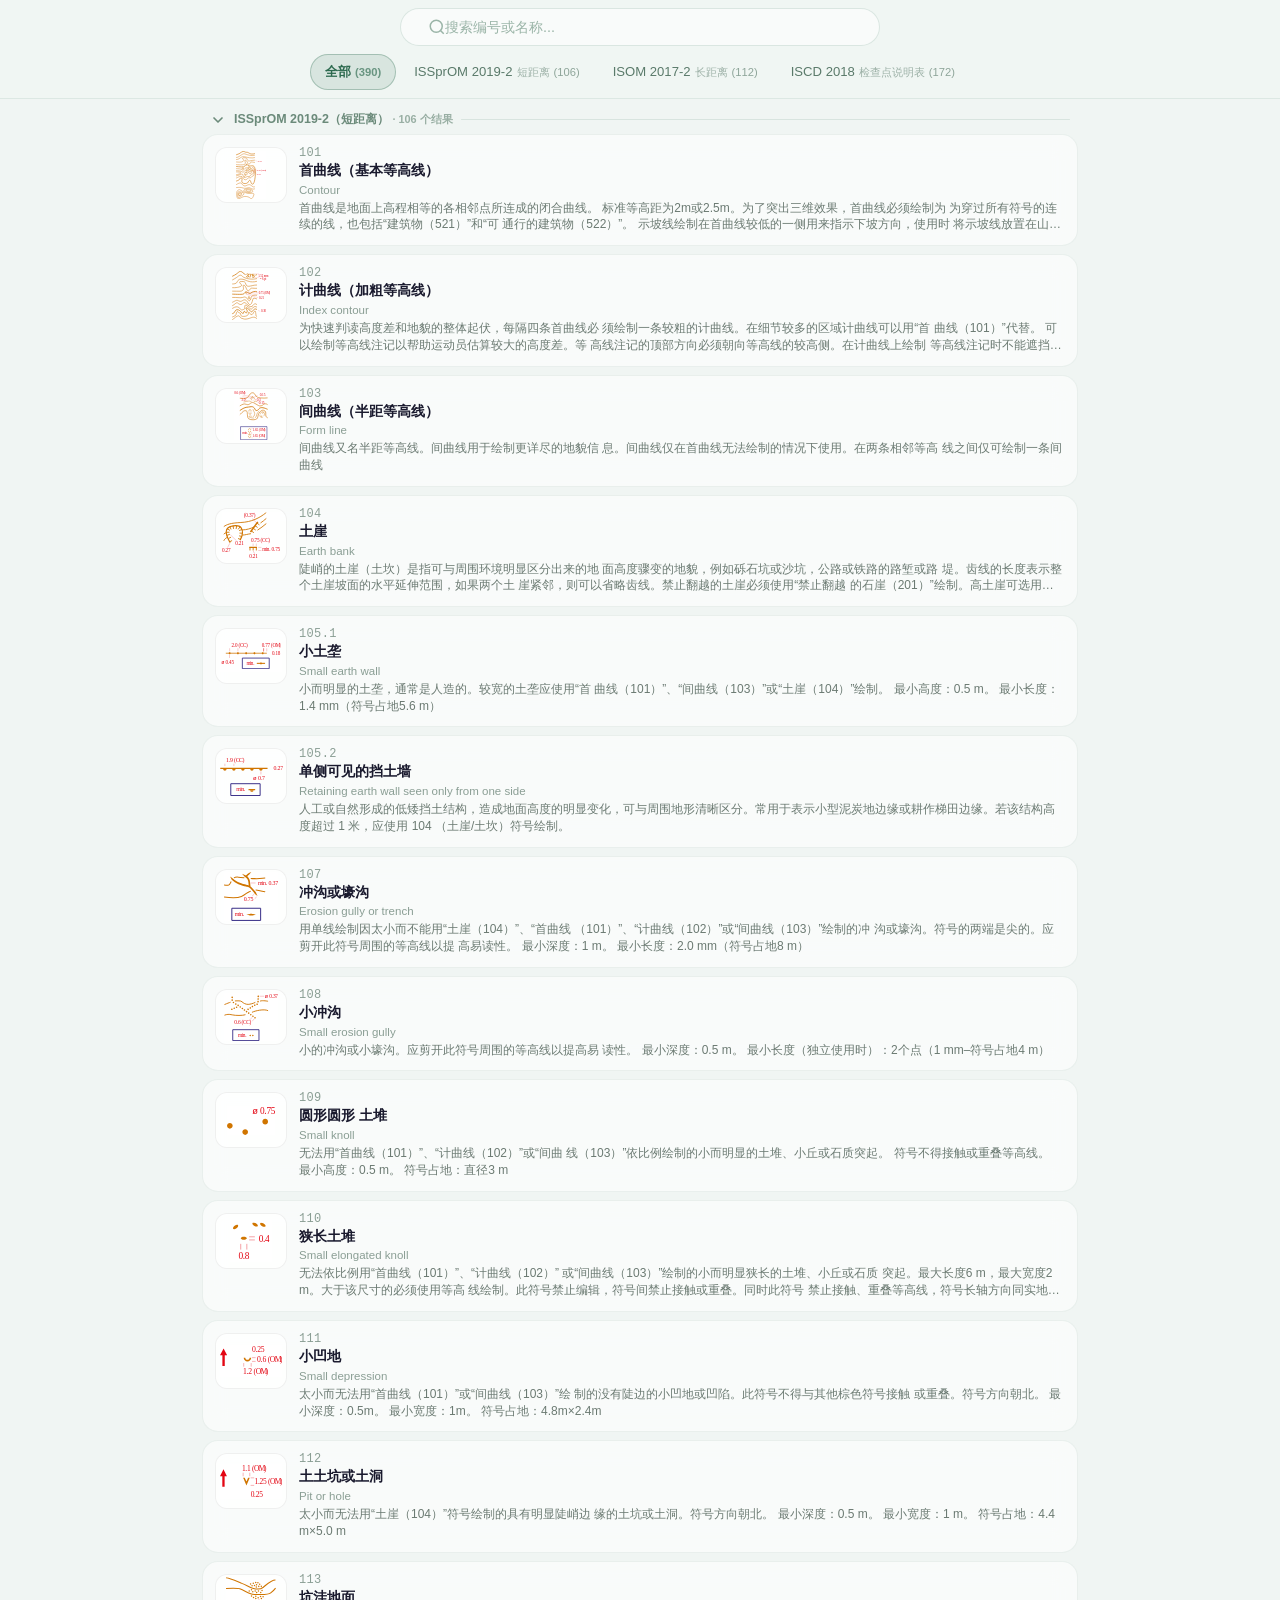
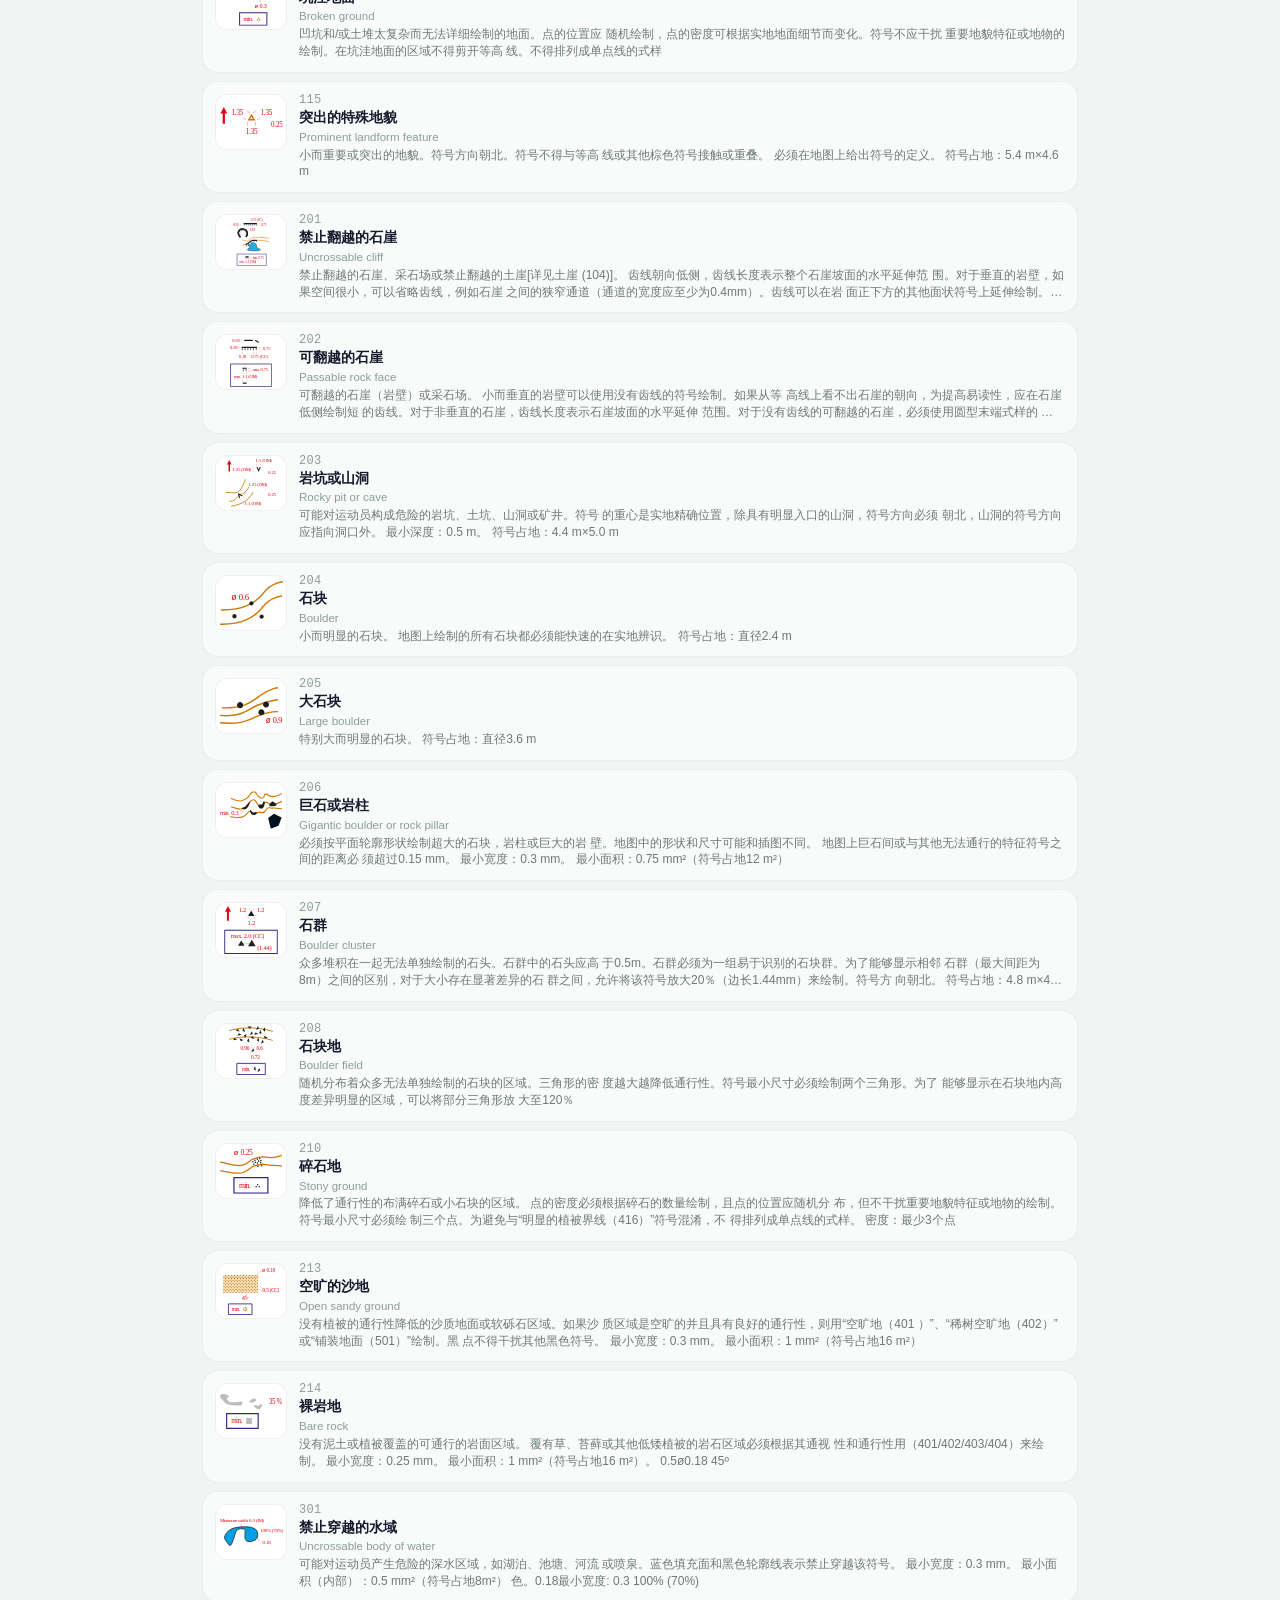
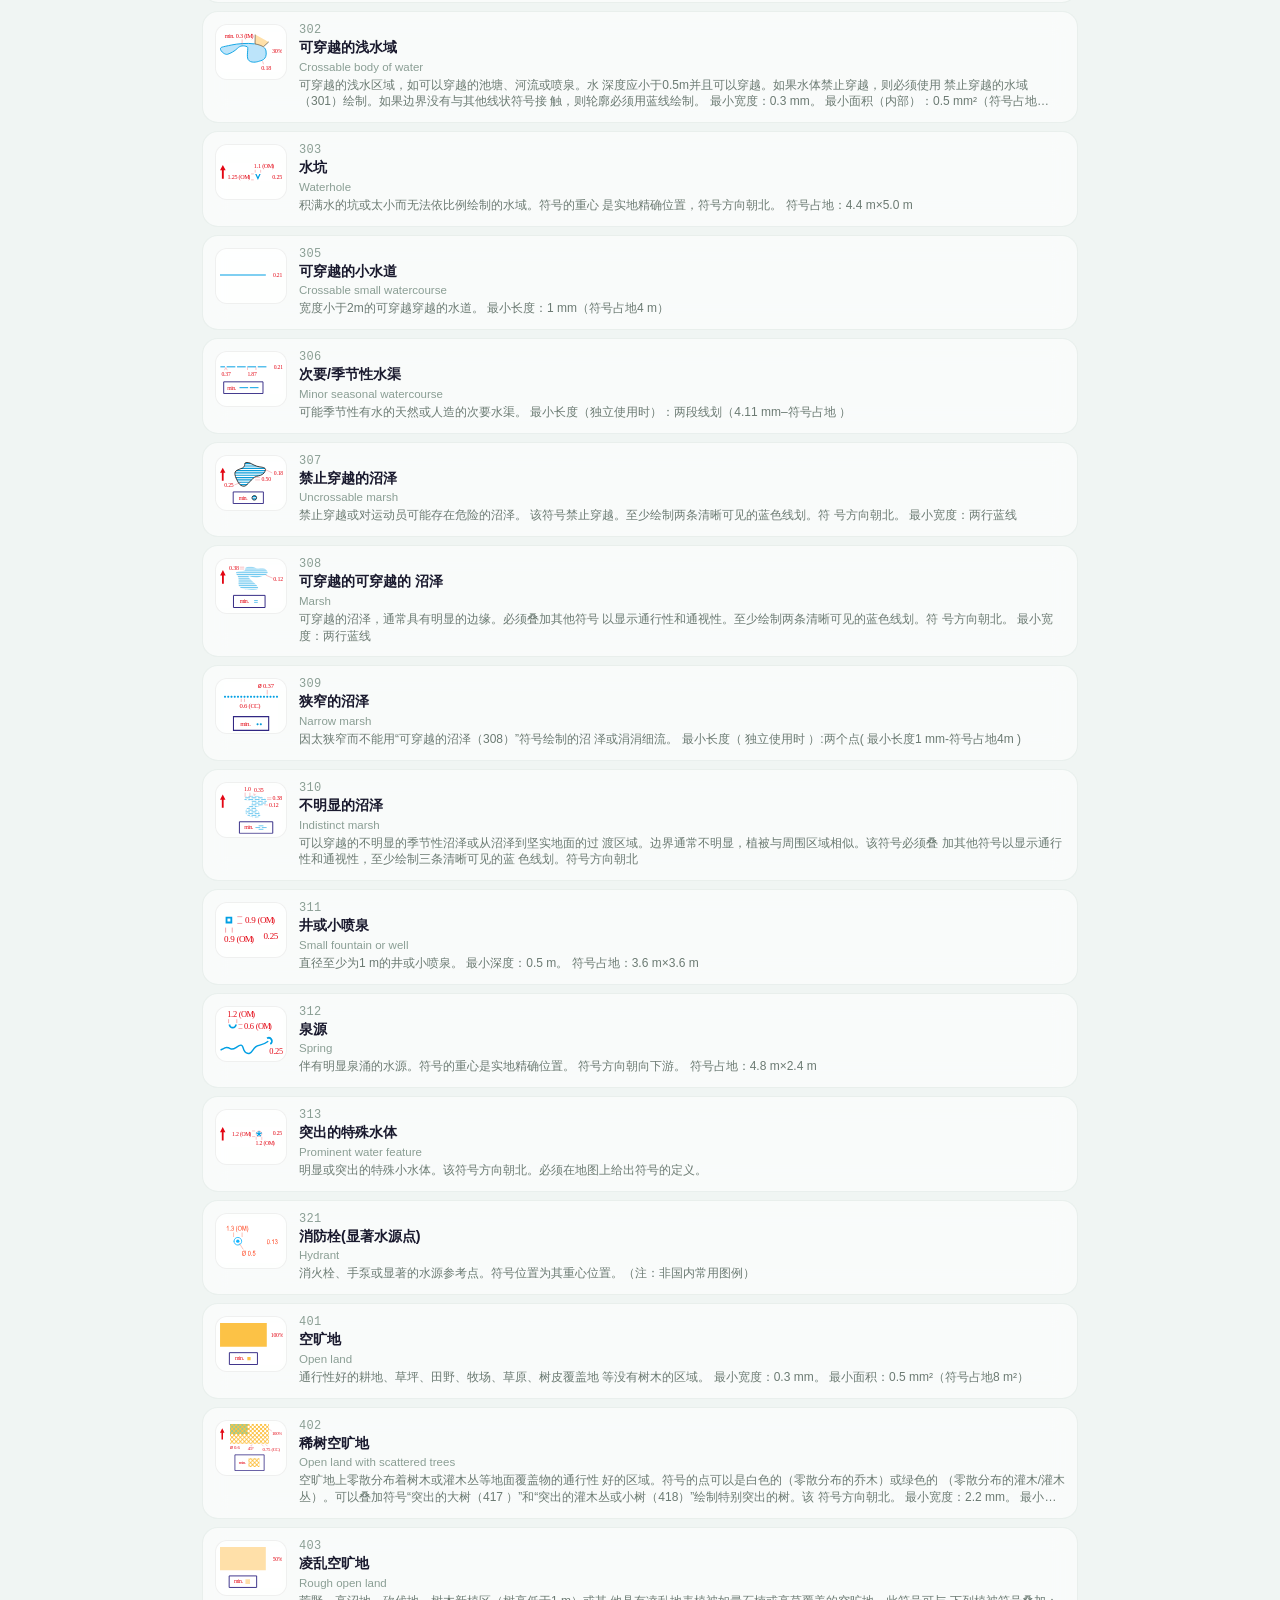
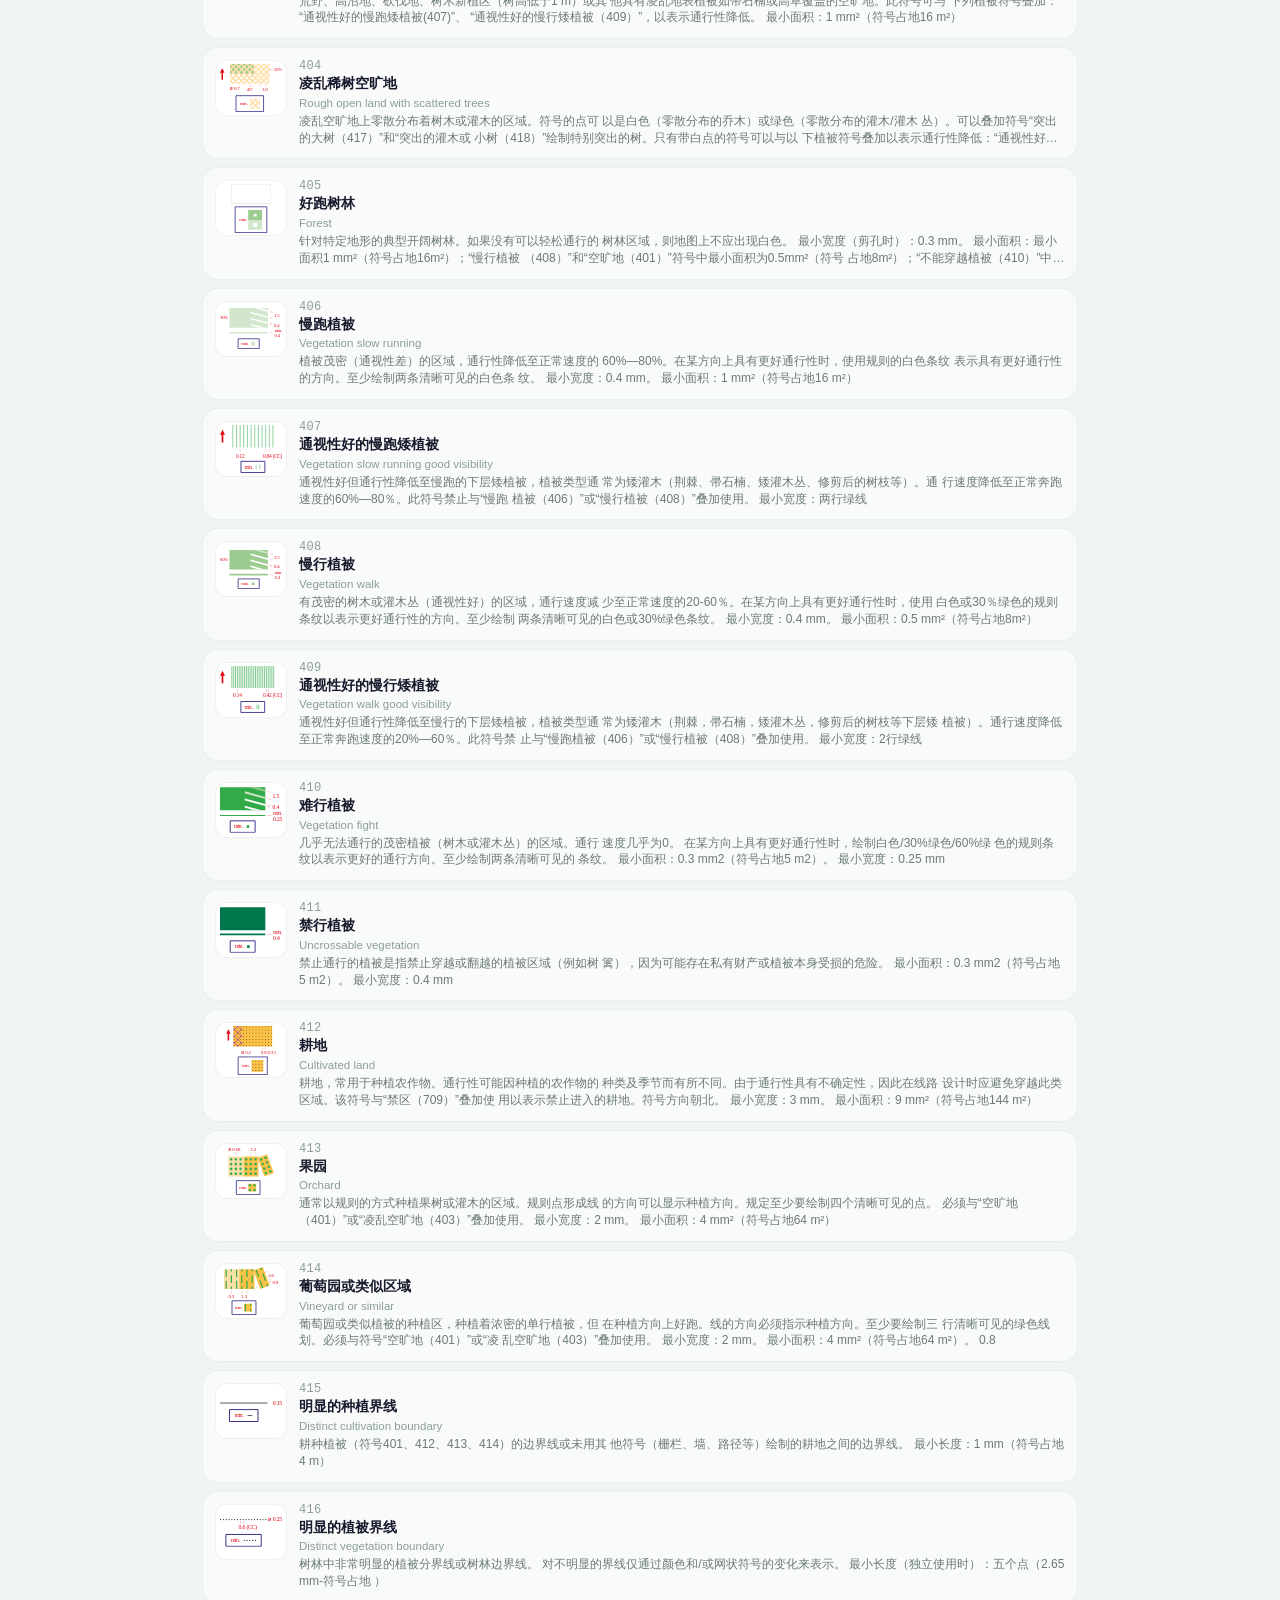
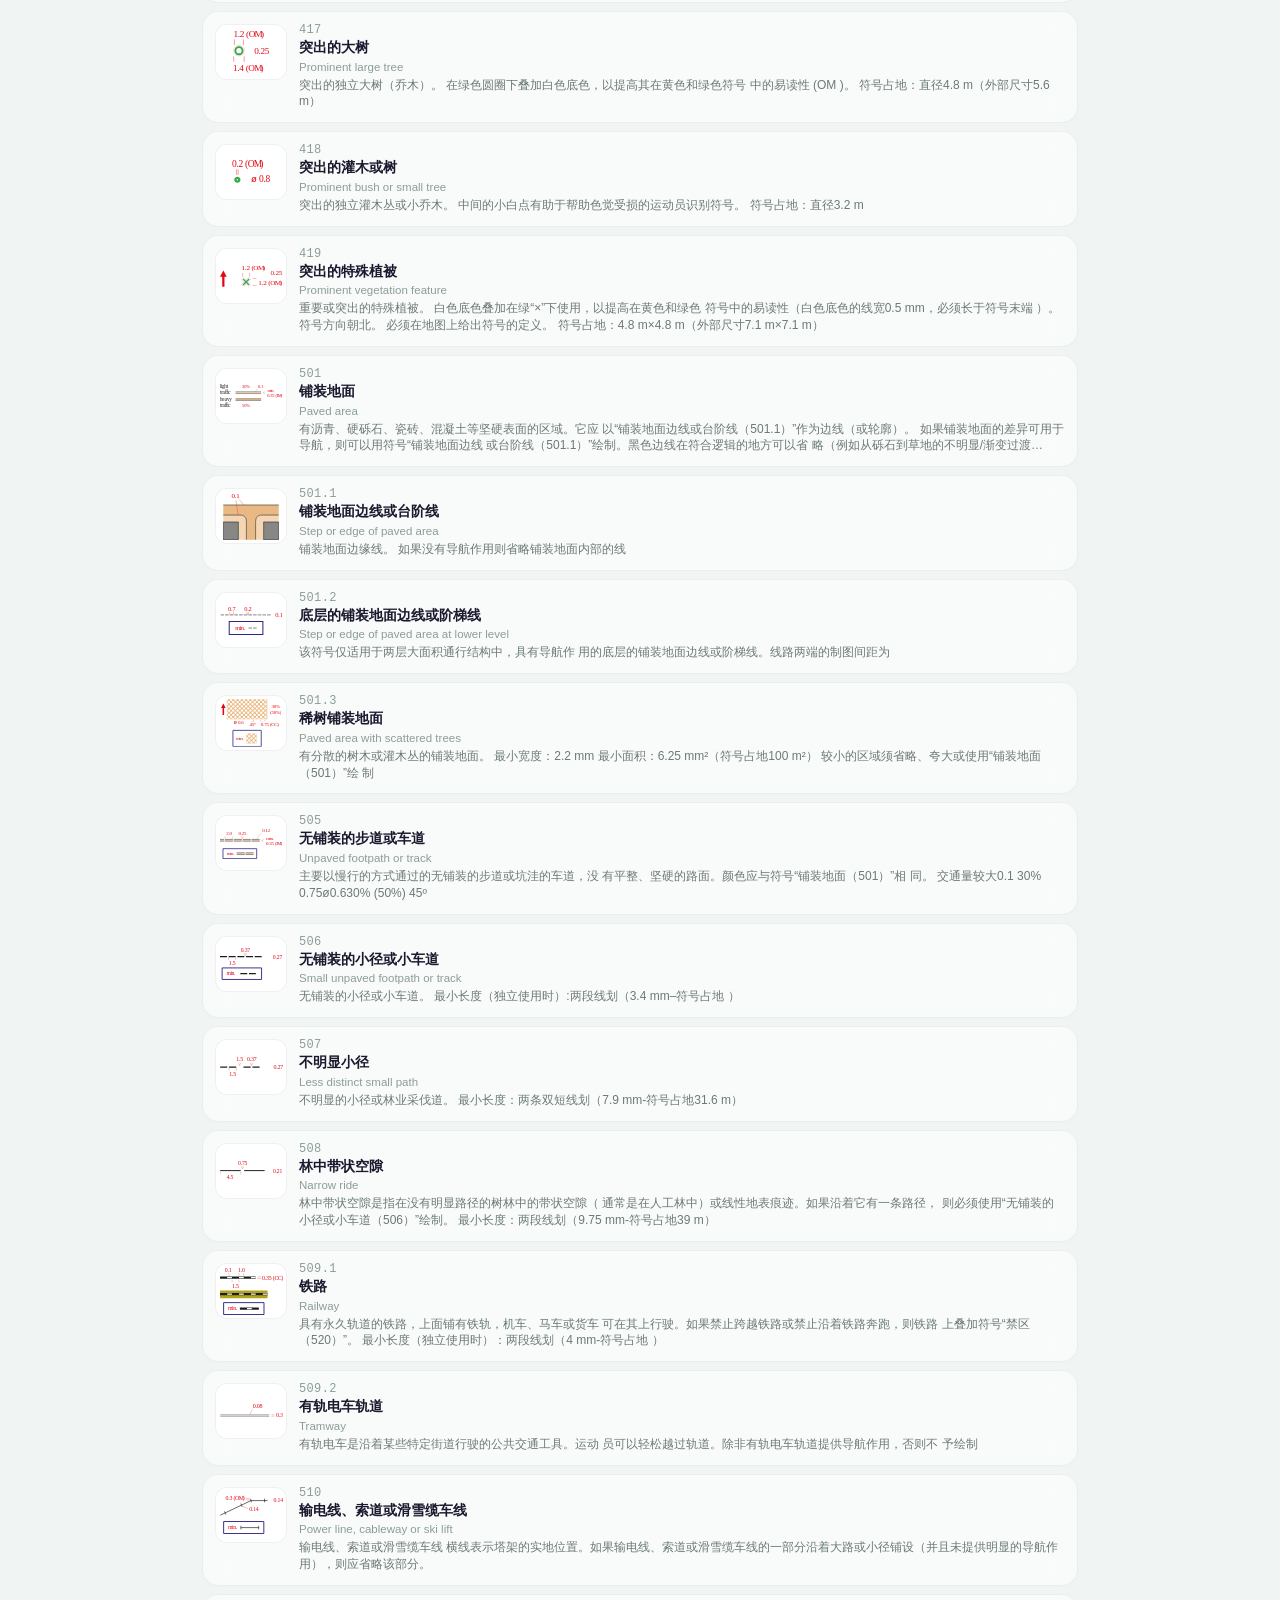
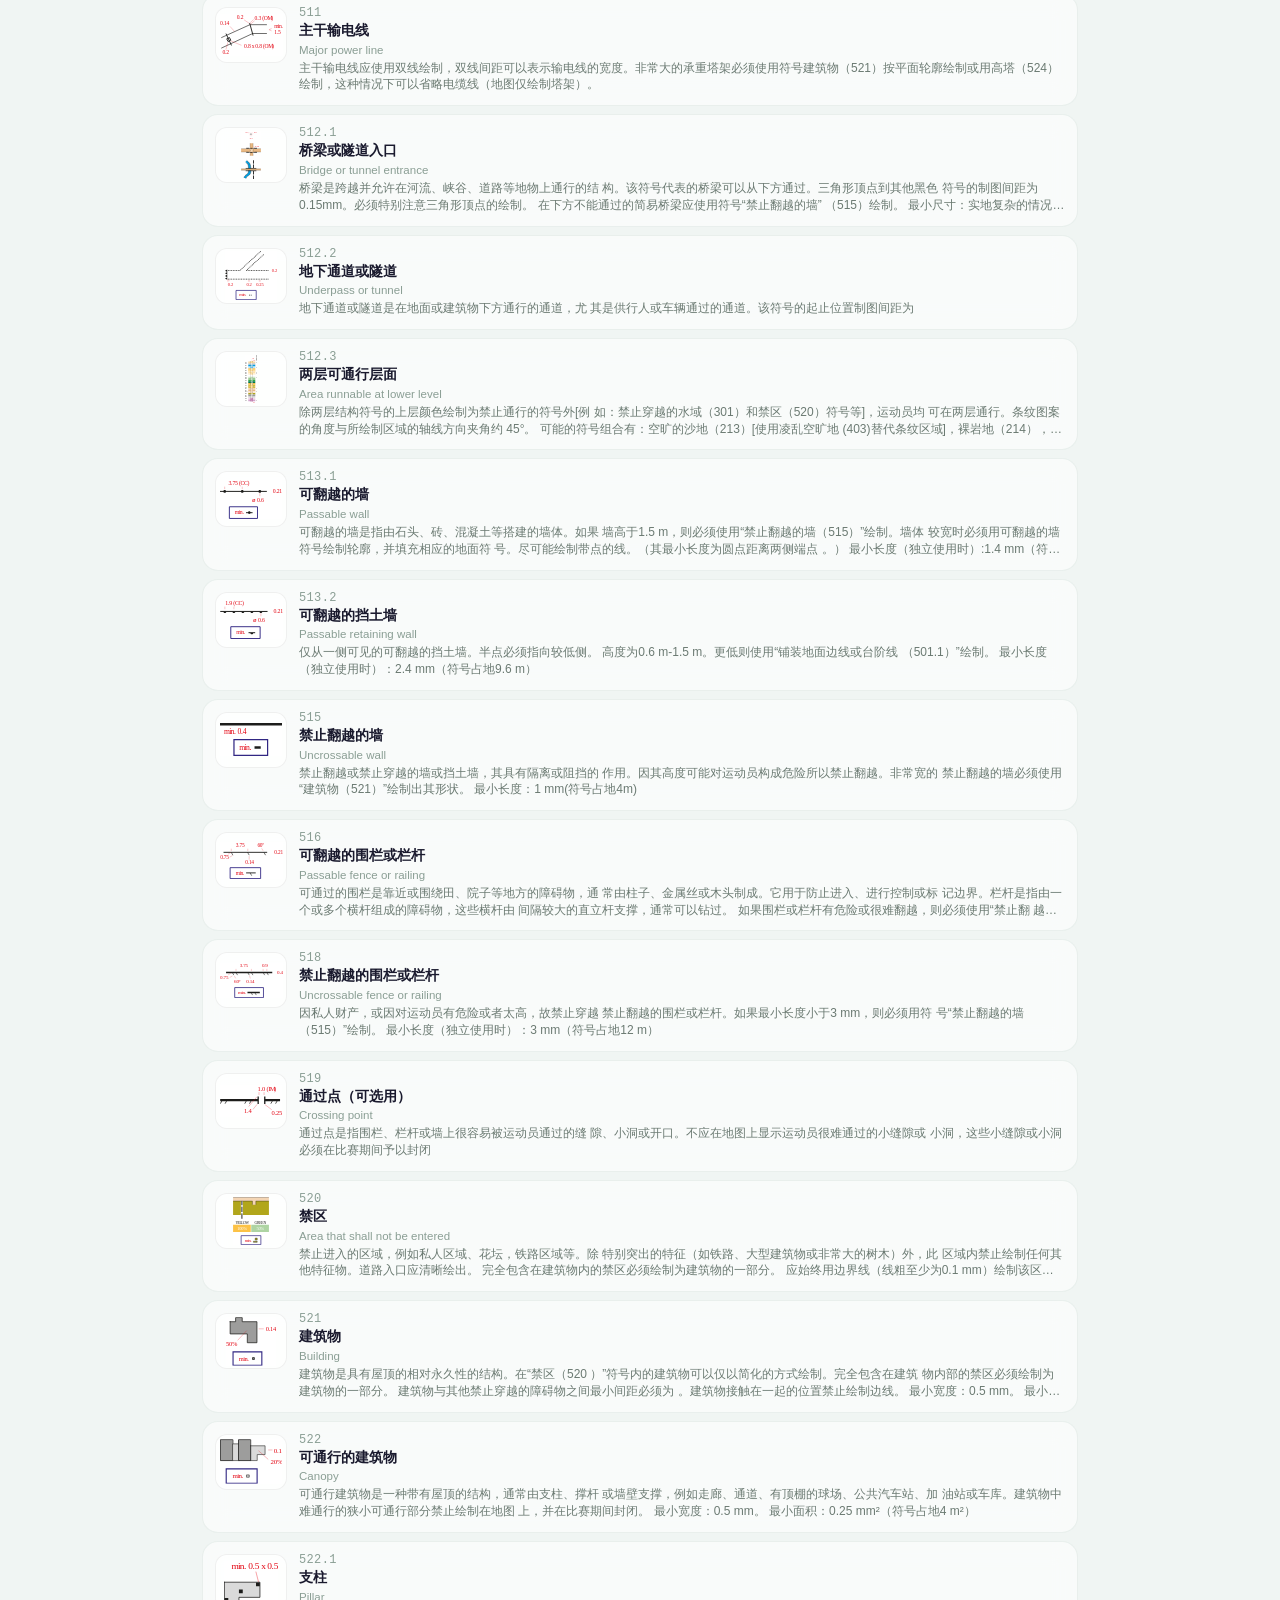
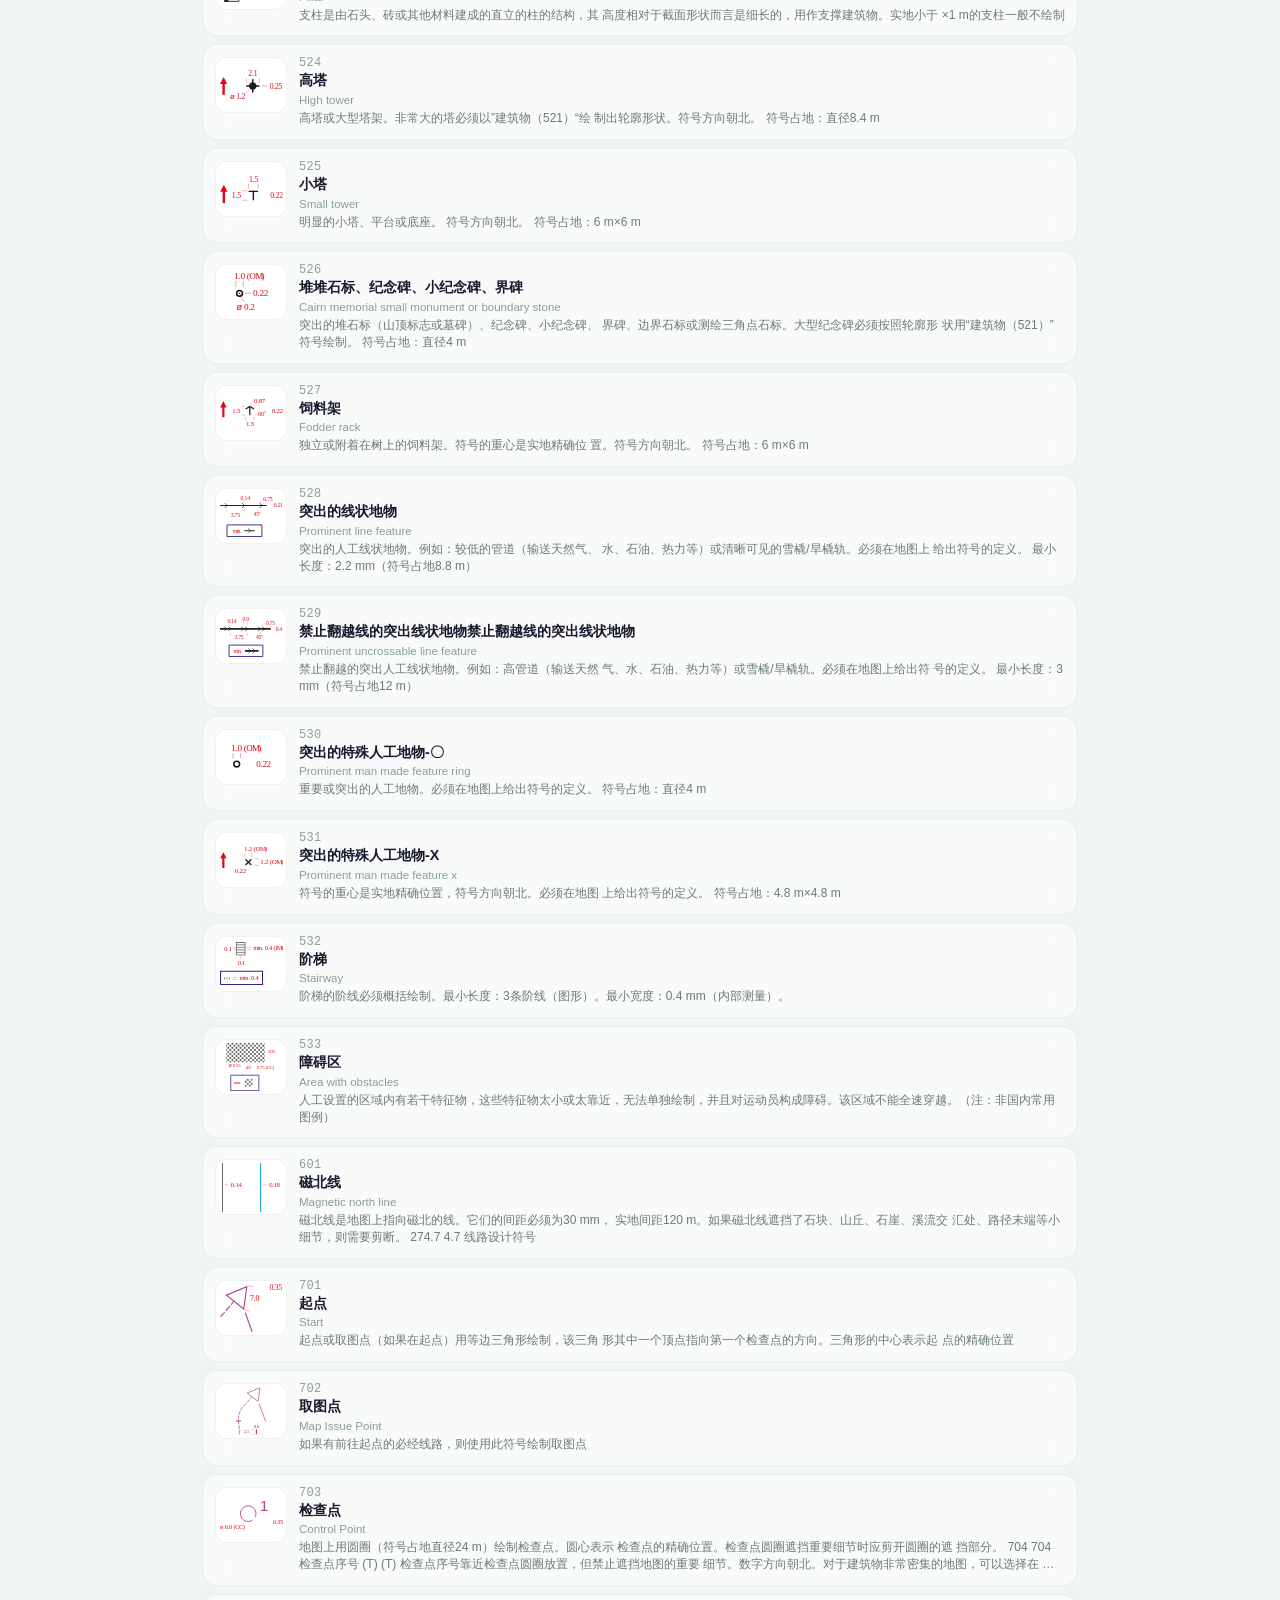
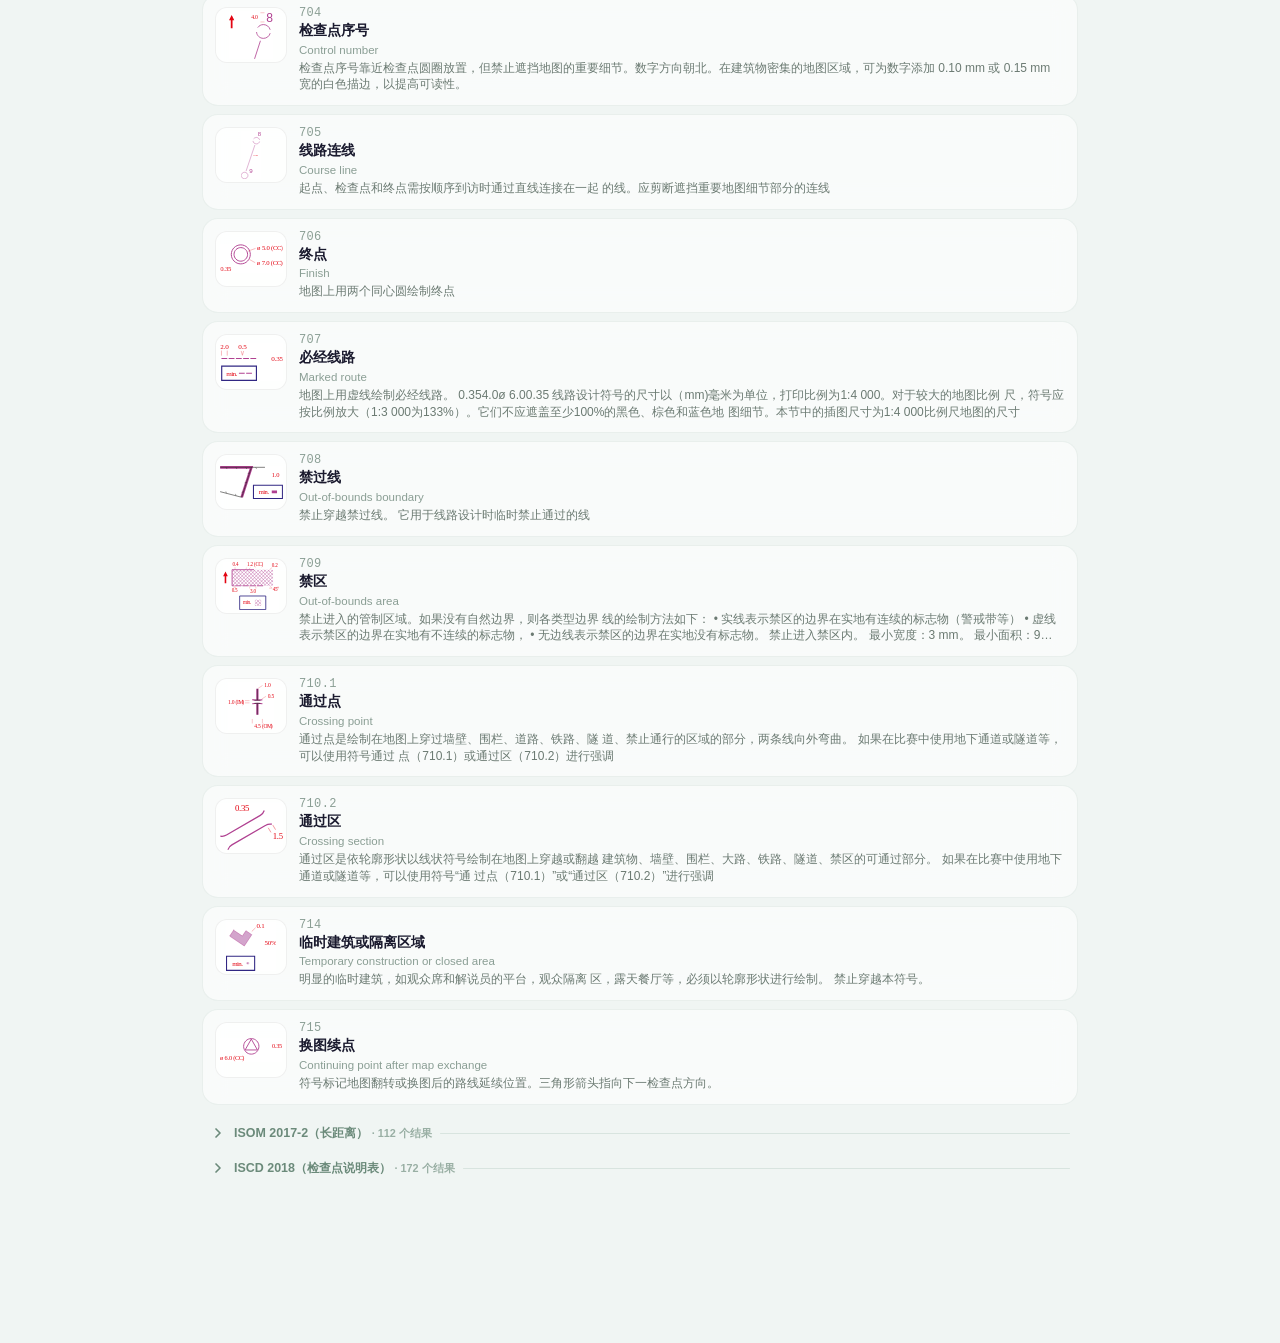
==== commit 5d7e3e9d: "Add visible descriptions for three mapping standards: ISSprOM(短距离), ISOM(长距离), ISCD(检查点说明表) Co-Autho" ====
--- a/library.html
+++ b/library.html
@@ -53,6 +53,16 @@
   .scroll-top-btn{background:rgba(63,185,80,.65)}
   .card:active{background:rgba(45,106,79,.3)!important}
   .img-overlay{background:rgba(0,0,0,.95)}
+  .footer{background:rgba(22,27,34,.95)!important;border-color:rgba(240,246,240,.08)!important}
+  .footer p{color:#8b949e!important}
+  .footer a{color:#3fb950!important}
+  .footer .copyright{color:#6e7681!important}
+  .modal-box{background:#161b22!important}
+  .modal-box h2{color:#3fb950!important;border-color:rgba(240,246,240,.08)!important}
+  .modal-box p{color:#c9d1d9!important}
+  .modal-box a{color:#3fb950!important}
+  .modal-close{background:rgba(255,255,255,.08)!important;color:#8b949e!important}
+  .modal-close:hover{background:rgba(255,255,255,.15)!important}
 }
 /* ===== Reduced Motion ===== */
 @media (prefers-reduced-motion:reduce){
@@ -78,6 +88,7 @@
 .tab:hover{background:rgba(45,106,79,.08);color:#2D6A4F}
 .tab.active{background:rgba(45,106,79,.12);color:#2D6A4F;border-color:rgba(45,106,79,.3);font-weight:600}
 .tab .count{font-size:.7rem;opacity:.65;margin-left:4px}
+.tab .std-desc{font-size:.68rem;opacity:.55;margin-left:4px;font-weight:400}
 
 /* ===== Card List ===== */
 .list-wrap{padding:0 12px 80px;max-width:900px;margin:0 auto}
@@ -228,9 +239,9 @@
   </div>
   <div class="tab-bar" id="tabBar" style="padding:0">
     <button class="tab active" data-std="all">全部<span class="count" id="countAll"></span></button>
-    <button class="tab" data-std="issprom2019">ISSprOM 2019-2<span class="count" id="countISS"></span></button>
-    <button class="tab" data-std="isom2017">ISOM 2017-2<span class="count" id="countISOM"></span></button>
-    <button class="tab" data-std="iscd2018">ISCD 2018<span class="count" id="countISCD"></span></button>
+    <button class="tab" data-std="issprom2019">ISSprOM 2019-2<span class="std-desc">短距离</span><span class="count" id="countISS"></span></button>
+    <button class="tab" data-std="isom2017">ISOM 2017-2<span class="std-desc">长距离</span><span class="count" id="countISOM"></span></button>
+    <button class="tab" data-std="iscd2018">ISCD 2018<span class="std-desc">检查点说明表</span><span class="count" id="countISCD"></span></button>
   </div>
 </div>
 
@@ -308,9 +319,9 @@
 };
 
 const STD_LABELS = {
-  isom2017: 'ISOM 2017-2',
-  issprom2019: 'ISSprOM 2019-2',
-  iscd2018: 'ISCD 2018'
+  isom2017: 'ISOM 2017-2（长距离）',
+  issprom2019: 'ISSprOM 2019-2（短距离）',
+  iscd2018: 'ISCD 2018（检查点说明表）'
 };
 
 const STD_ICON_DIR = {
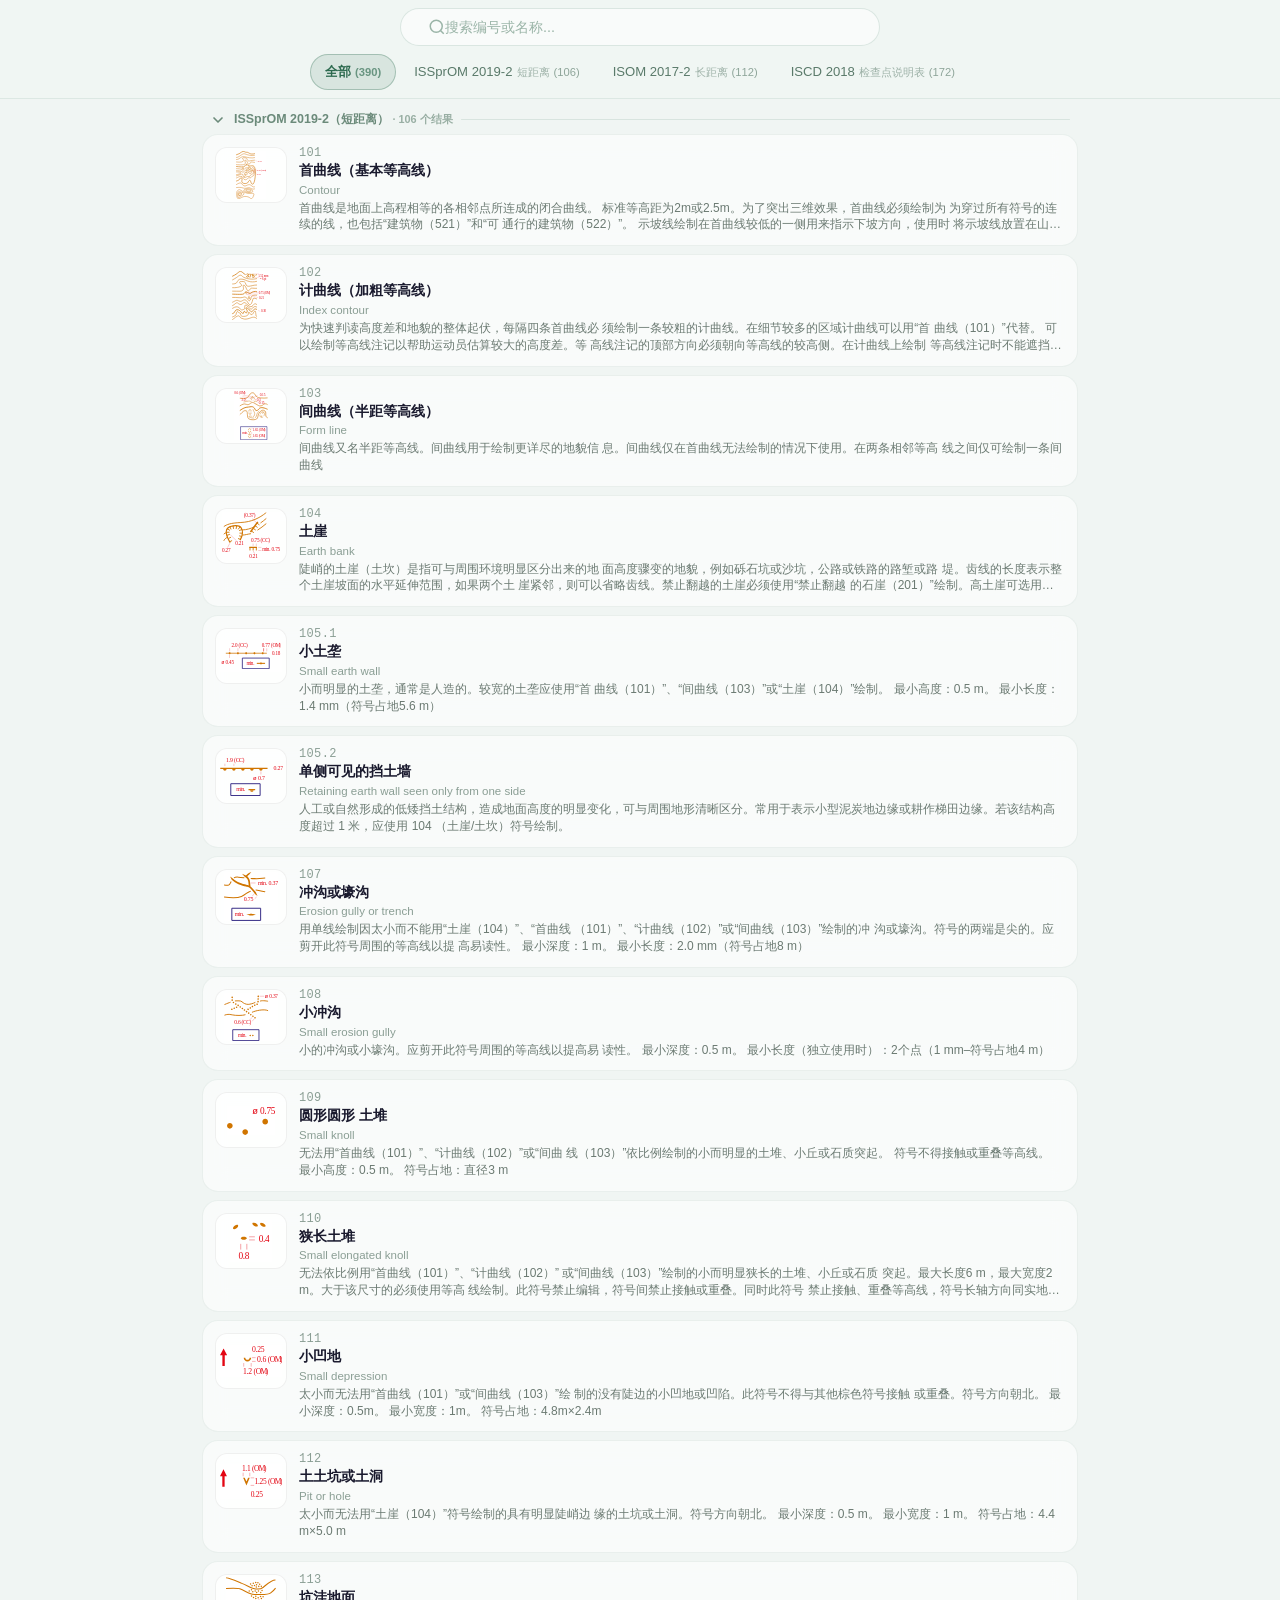
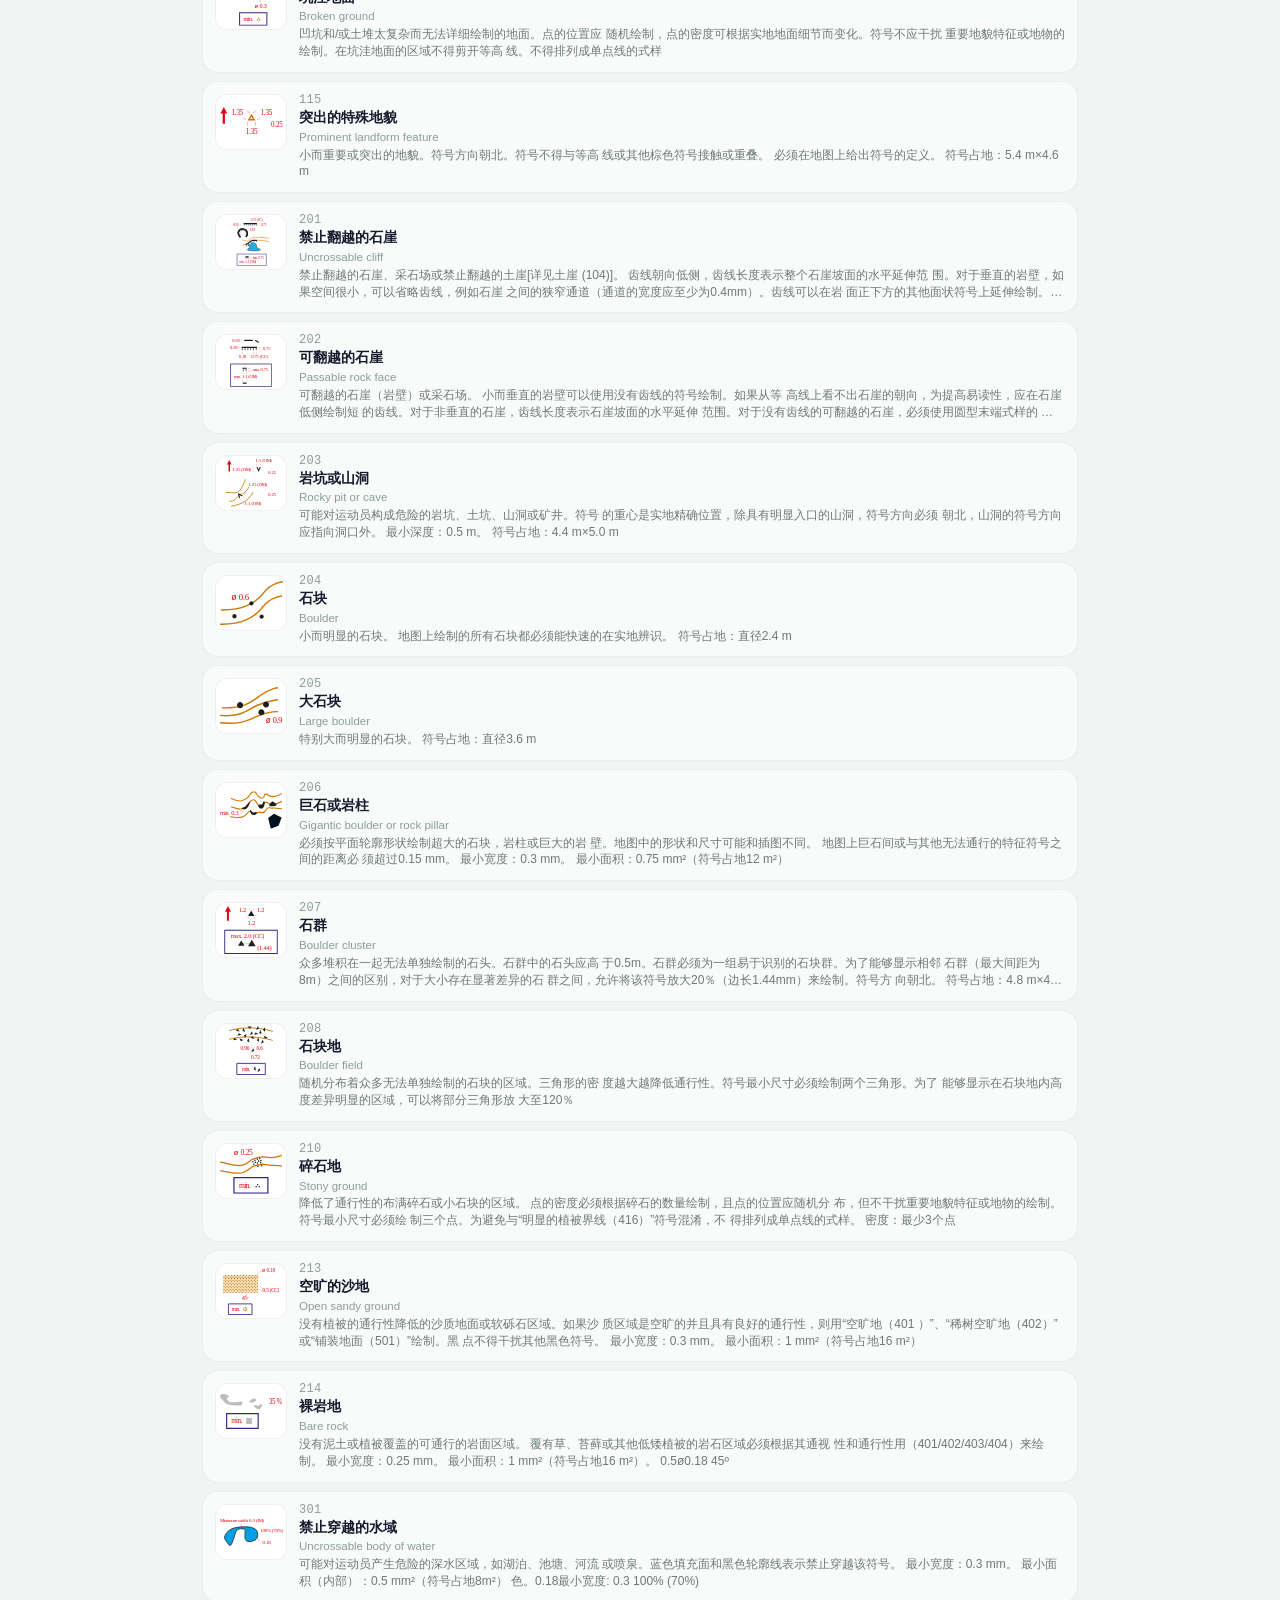
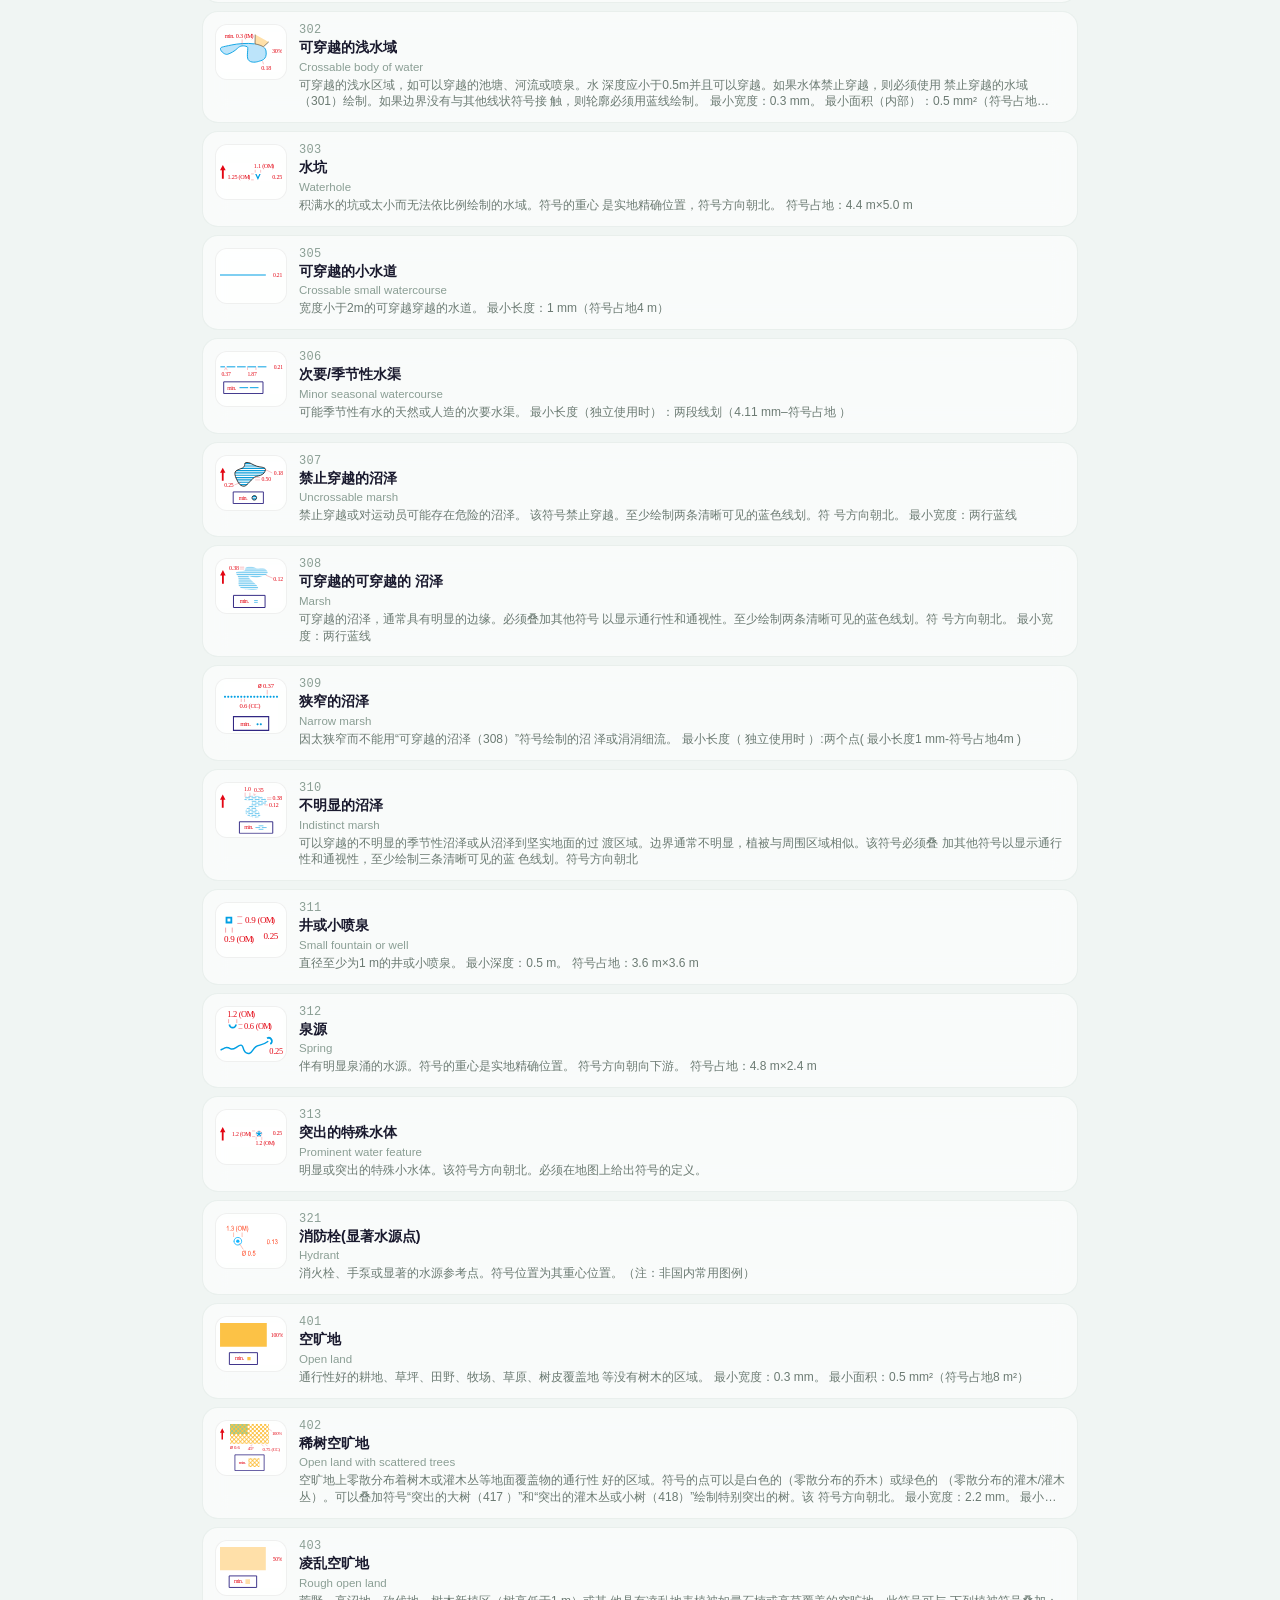
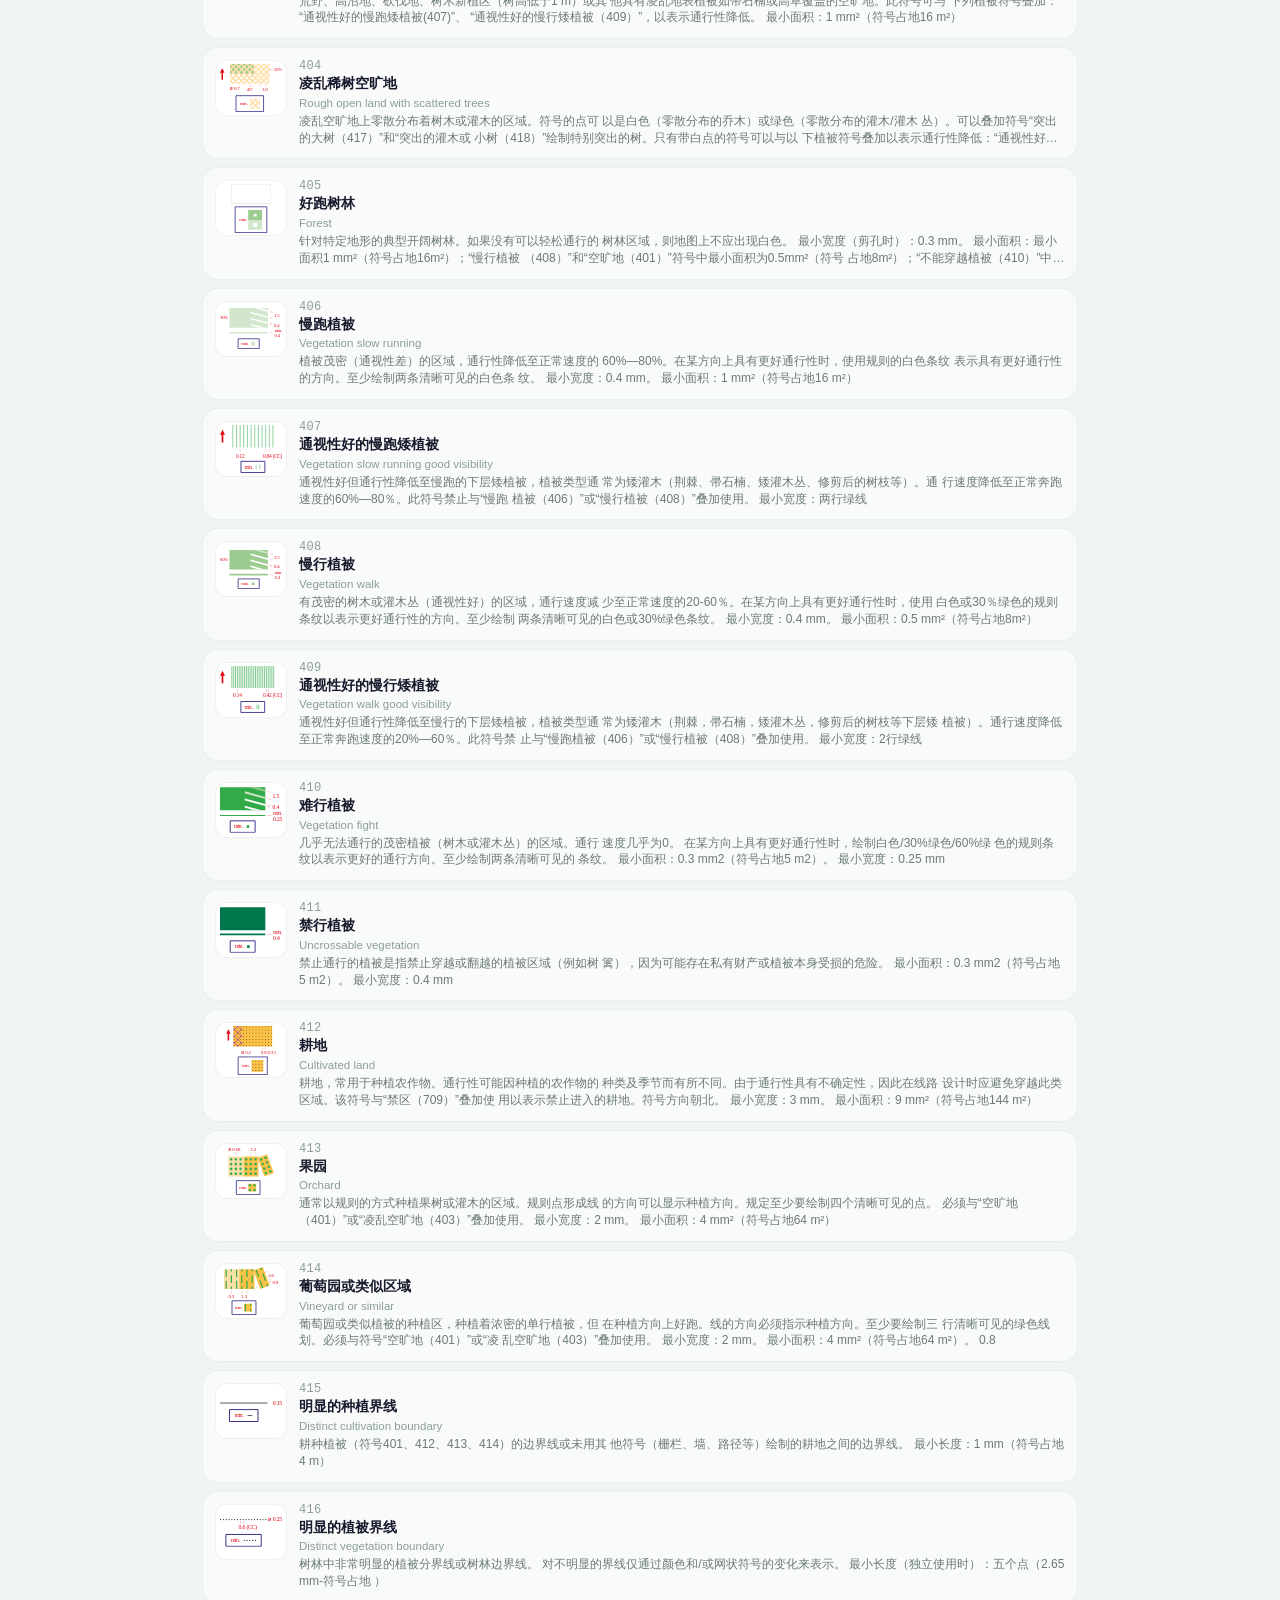
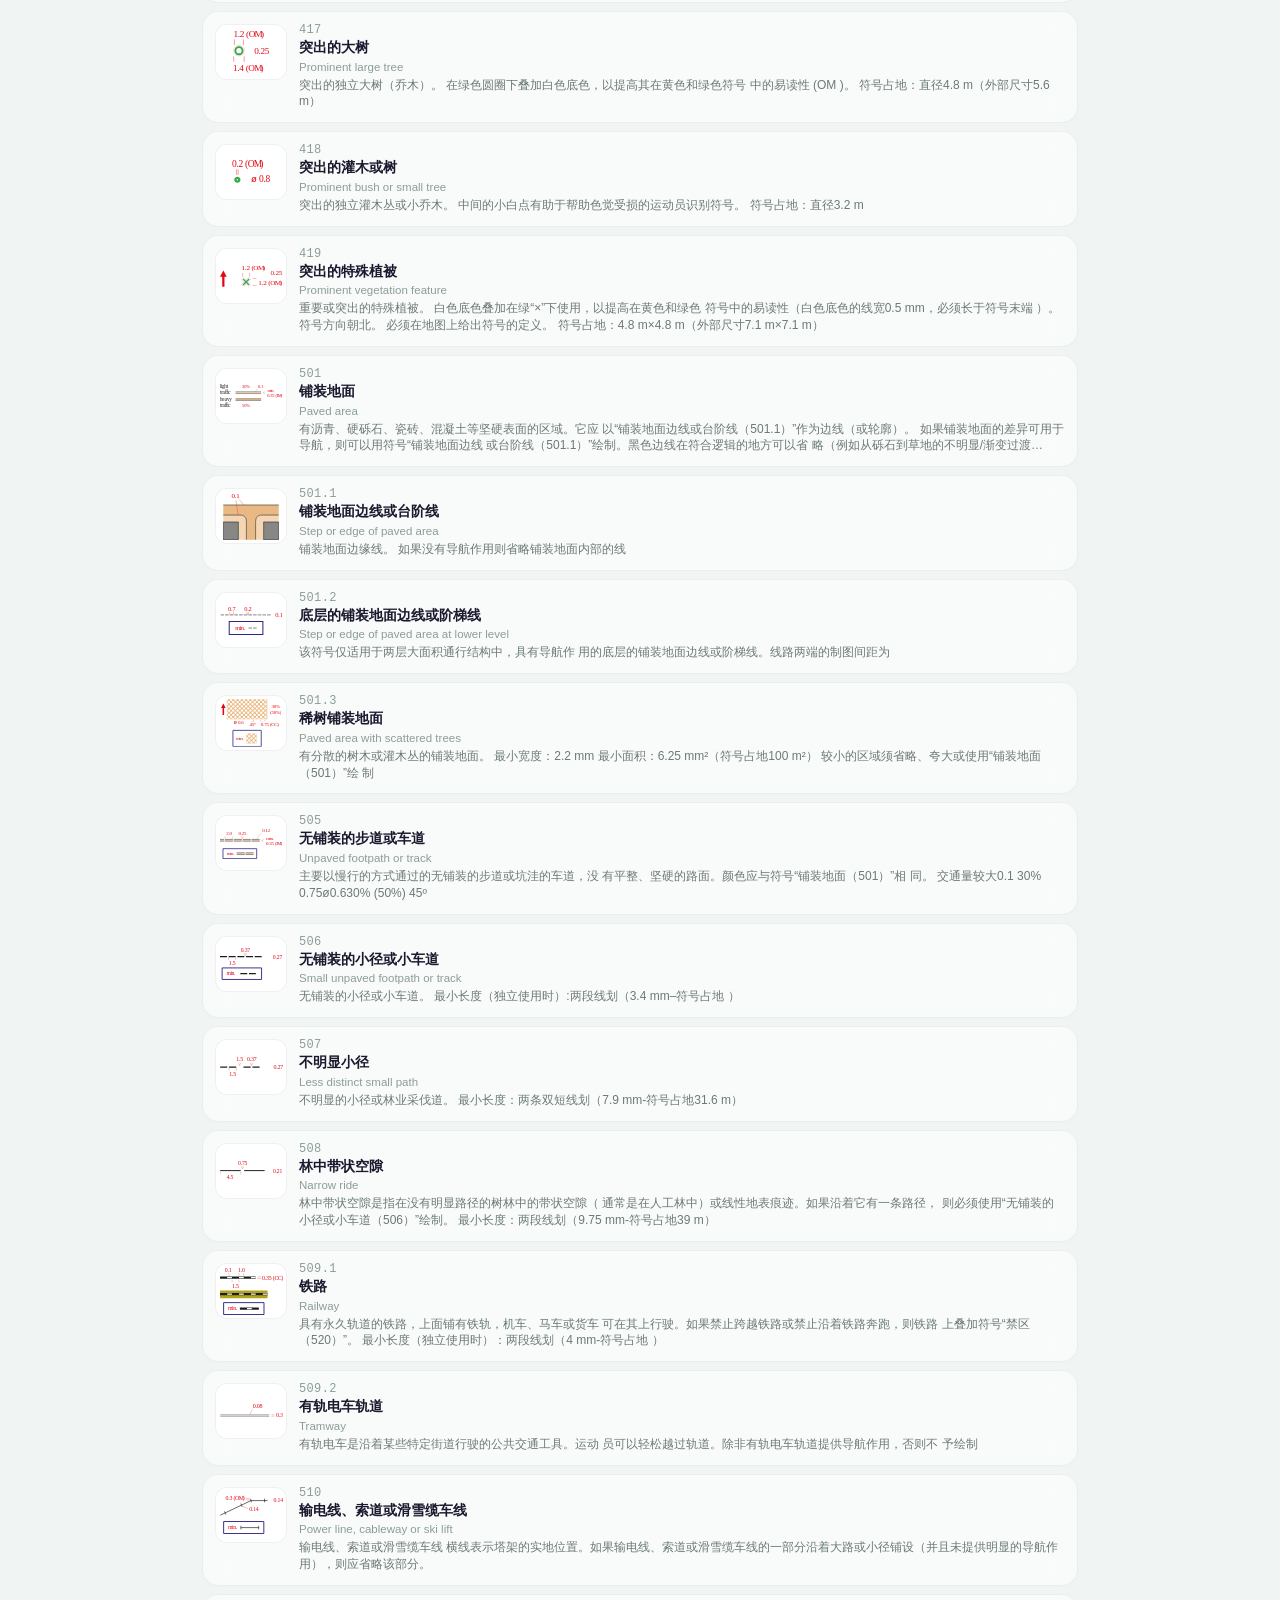
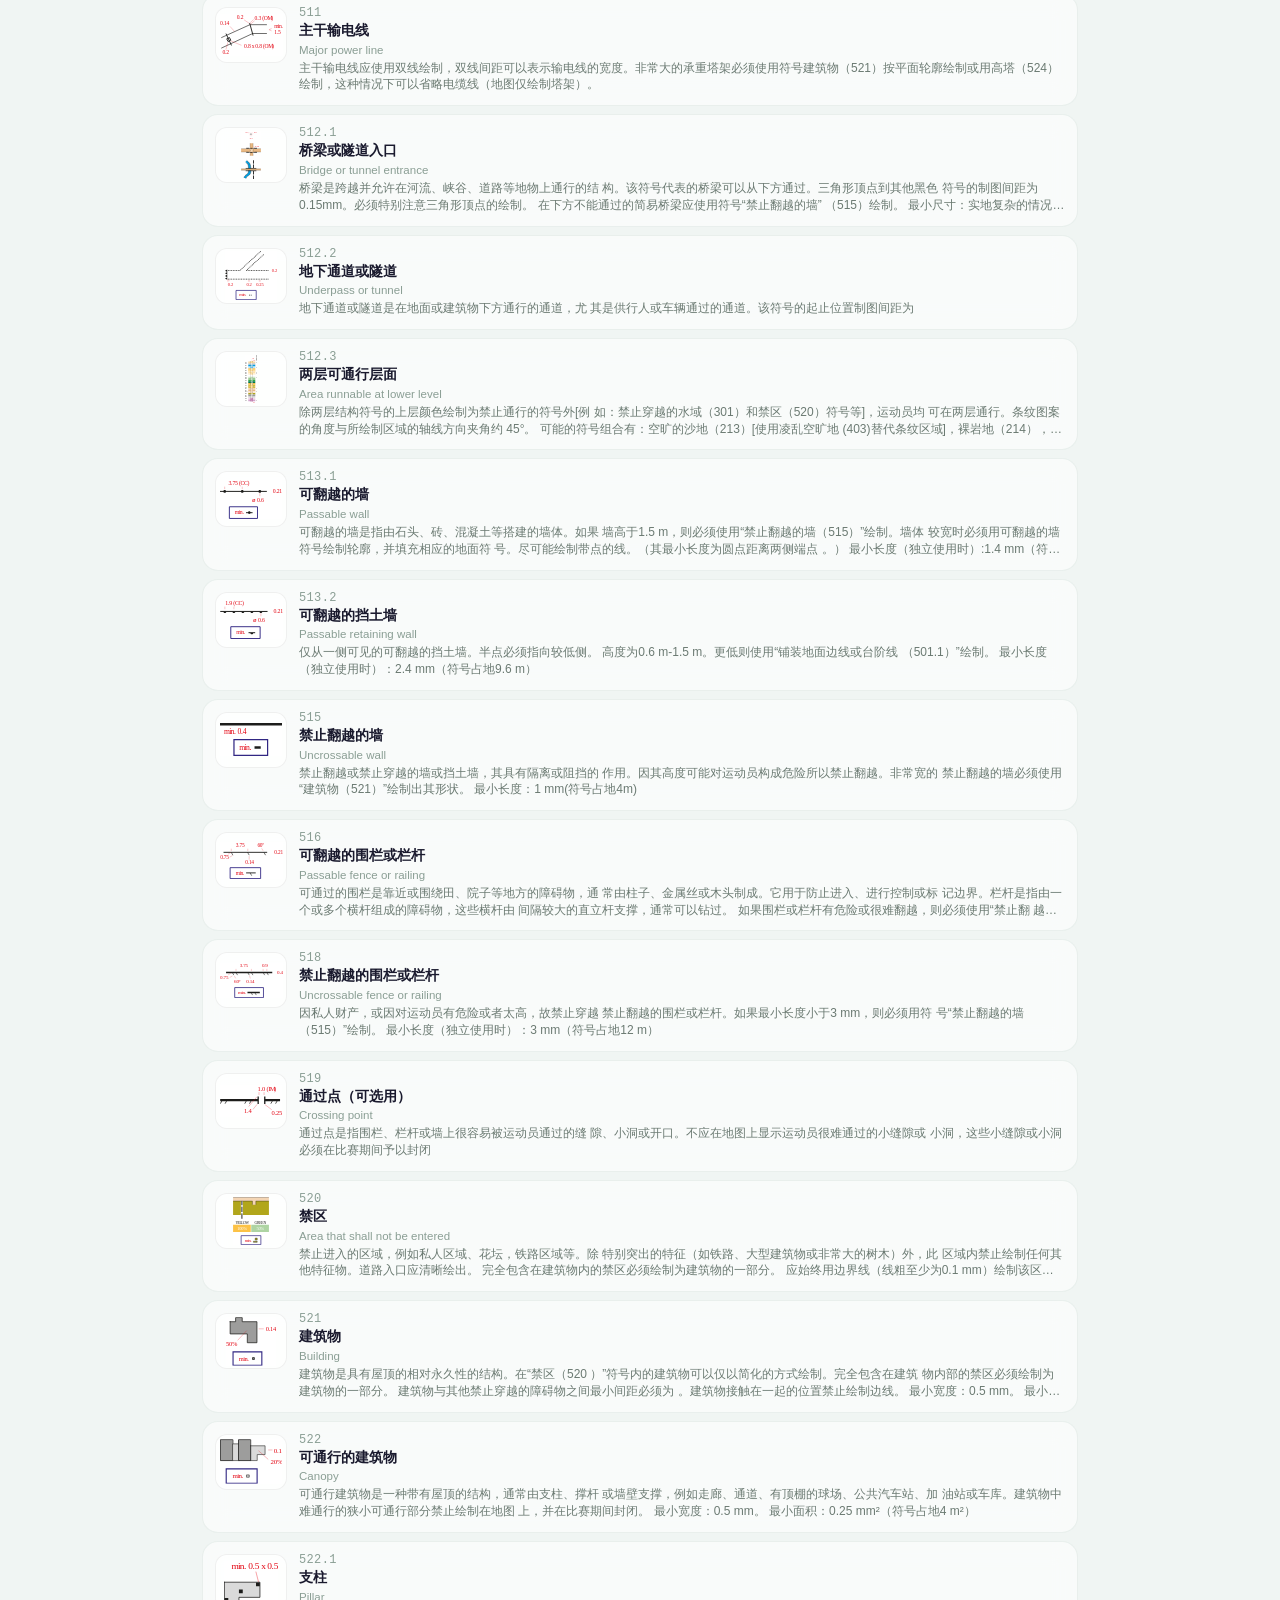
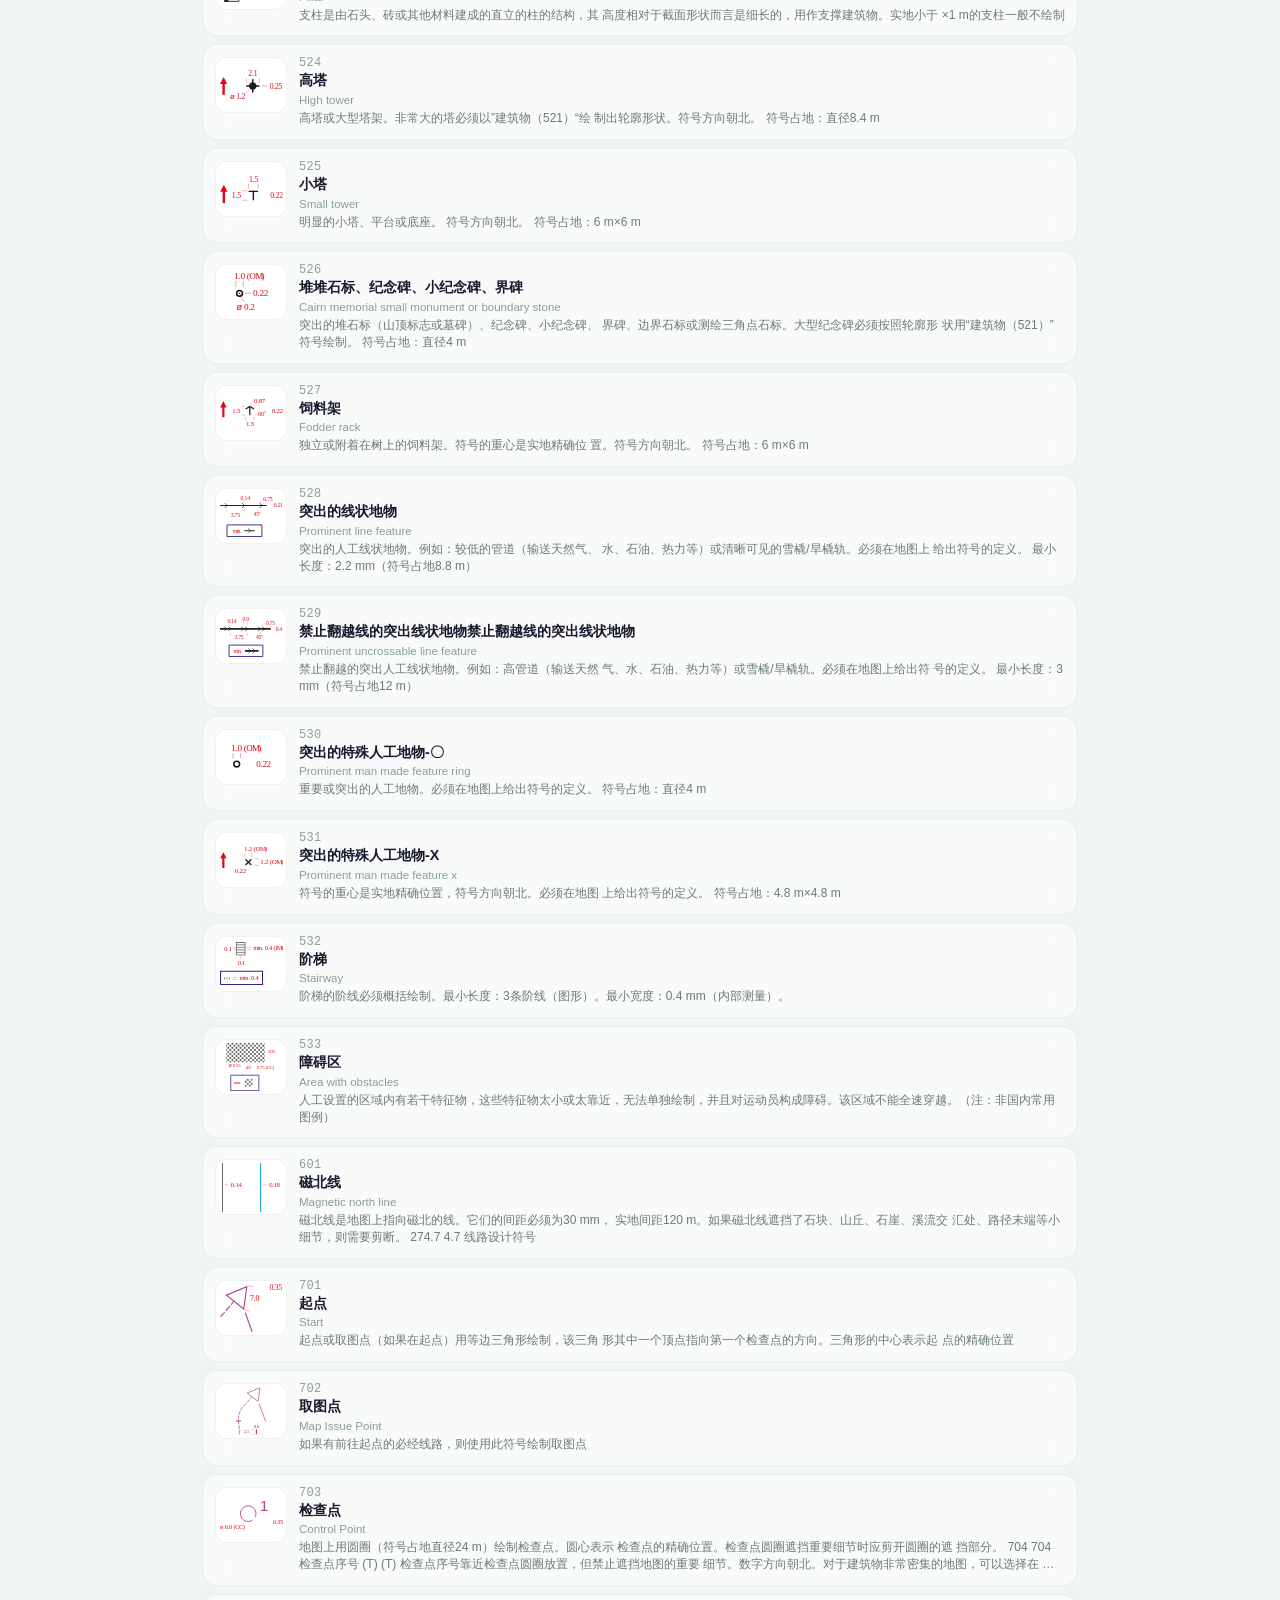
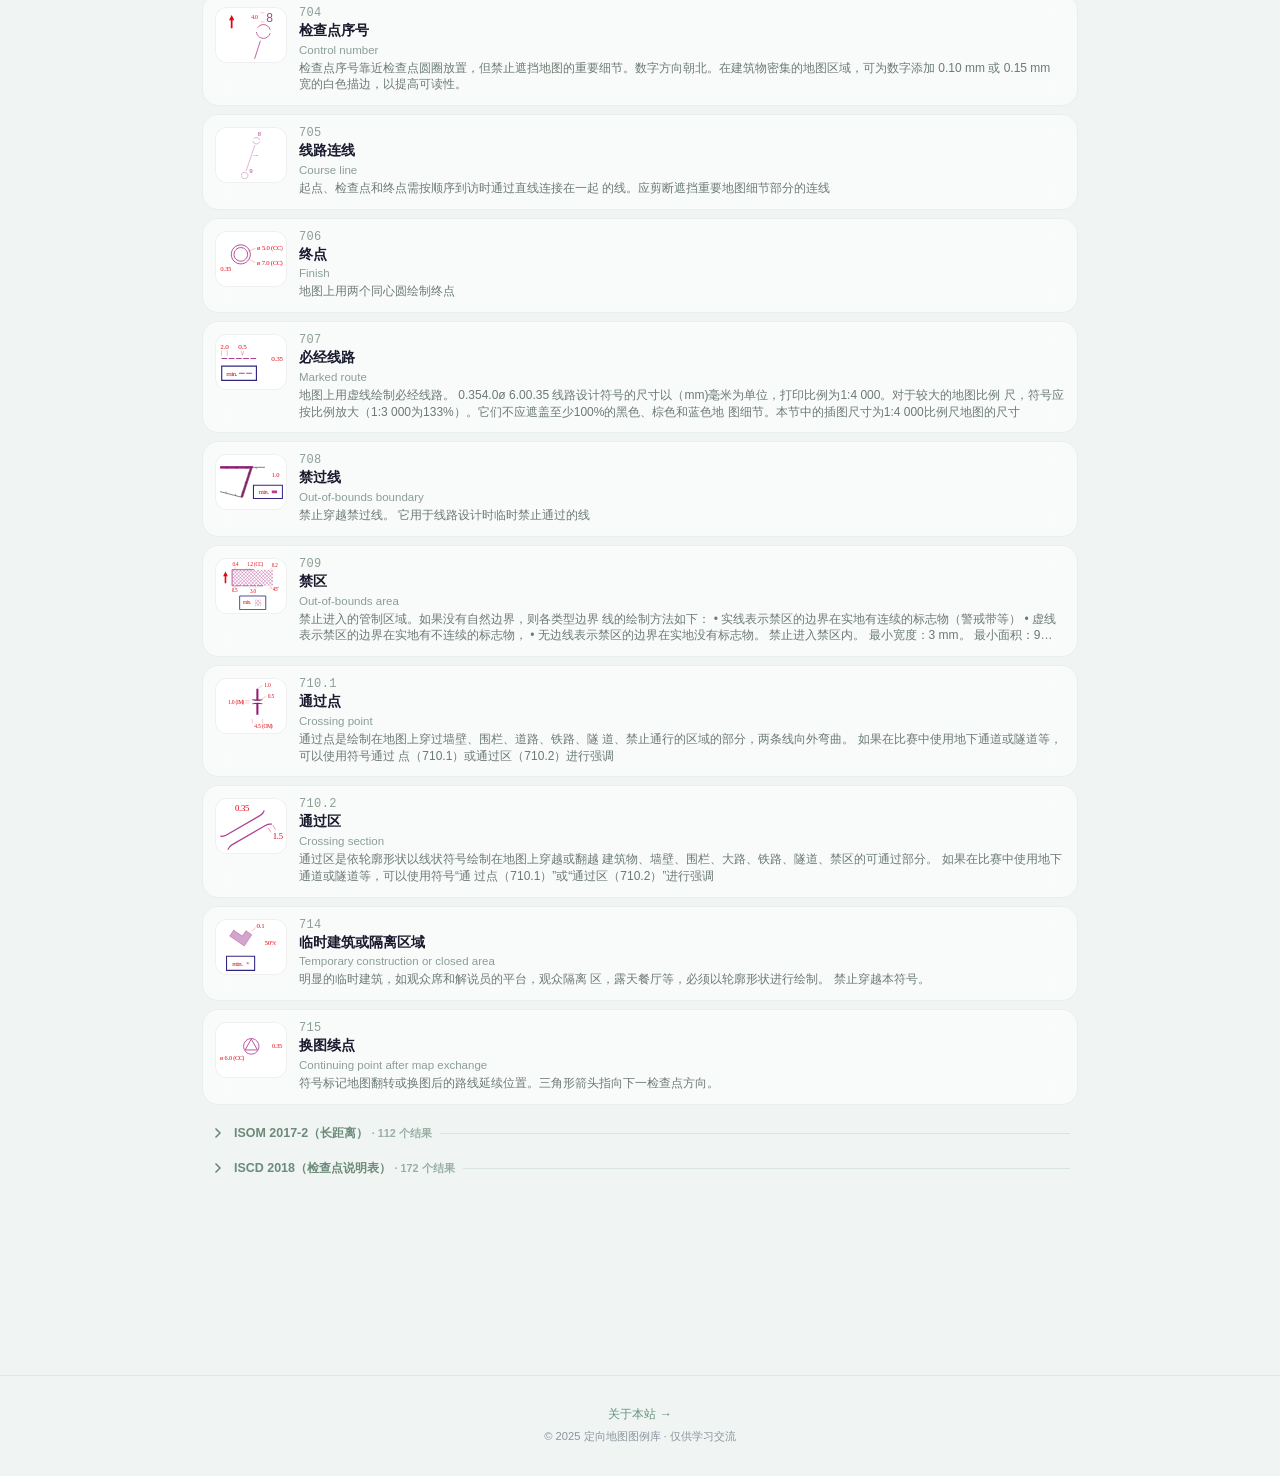
==== commit 2afd73bb: "Add 'About' modal with footer link to library page - Footer with #aboutLink entry point - Centered m" ====
--- a/library.html
+++ b/library.html
@@ -63,6 +63,13 @@
   .modal-box a{color:#3fb950!important}
   .modal-close{background:rgba(255,255,255,.08)!important;color:#8b949e!important}
   .modal-close:hover{background:rgba(255,255,255,.15)!important}
+  .about-overlay{background:rgba(0,0,0,.7)}
+  .about-modal{background:#161b22!important;border:1px solid rgba(240,246,240,.1)!important}
+  .about-modal-title{color:#e6edf3!important}
+  .about-modal-body{color:#c9d1d9!important}
+  .about-modal-body a{color:#3fb950!important}
+  .about-modal-close{background:rgba(255,255,255,.08)!important;color:#8b949e!important}
+  .about-modal-close:hover{background:rgba(255,255,255,.15)!important;color:#e6edf3!important}
 }
 /* ===== Reduced Motion ===== */
 @media (prefers-reduced-motion:reduce){
@@ -218,6 +225,26 @@
 .scroll-top-btn.show{opacity:1;transform:translateY(0);pointer-events:auto}
 .scroll-top-btn:active{transform:scale(.88)!important}
 .scroll-top-btn svg{width:22px;height:22px}
+
+/* Footer */
+.footer{text-align:center;padding:28px 16px 32px;border-top:1px solid rgba(45,106,79,.1);margin-top:32px}
+.footer a{color:#2D6A4F;text-decoration:none;font-size:.78rem;opacity:.7;transition:opacity .2s;cursor:pointer}
+.footer a:hover{opacity:1}
+.footer .copyright{display:block;font-size:.7rem;color:#8b949e;margin-top:6px}
+
+/* About Modal */
+.about-overlay{position:fixed;inset:0;background:rgba(0,0,0,.45);z-index:300;display:flex;align-items:center;justify-content:center;opacity:0;pointer-events:none;transition:opacity .25s}
+.about-overlay.show{opacity:1;pointer-events:auto}
+.about-modal{position:relative;max-width:680px;width:calc(100vw - 32px);max-height:80vh;overflow-y:auto;border-radius:16px;background:#fff;box-shadow:0 8px 40px rgba(0,0,0,.18);padding:32px 28px 24px;animation:aboutFadeUp .3s ease-out}
+.about-overlay.show .about-modal{animation:aboutFadeUp .3s ease-out}
+@keyframes aboutFadeUp{from{opacity:0;transform:translateY(16px)}to{opacity:1;transform:translateY(0)}}
+.about-modal-title{font-size:1.2rem;font-weight:700;color:#2D6A4F;margin-bottom:16px;padding-bottom:12px;border-bottom:1px solid rgba(45,106,79,.12)}
+.about-modal-body{font-size:.88rem;line-height:1.75;color:#3a4a3f}
+.about-modal-body p{margin:0 0 12px}
+.about-modal-body p:last-child{margin-bottom:0}
+.about-modal-body a{color:#2D6A4F;text-decoration:underline}
+.about-modal-close{position:absolute;top:12px;right:12px;width:36px;height:36px;border-radius:50%;background:rgba(0,0,0,.06);border:none;cursor:pointer;display:flex;align-items:center;justify-content:center;font-size:1.2rem;color:#666;line-height:1;transition:background .15s}
+.about-modal-close:hover{background:rgba(0,0,0,.12)}
 
 /* Detail image click hint */
 .detail-img-wrap{cursor:pointer}
@@ -301,6 +328,12 @@
 
 <!-- Toast -->
 <div class="toast" id="toast"></div>
+
+<!-- Footer -->
+<footer class="footer">
+  <a id="aboutLink">关于本站 →</a>
+  <span class="copyright">© 2025 定向地图图例库 · 仅供学习交流</span>
+</footer>
 
 <script>
 // ===== DATA =====
@@ -1171,5 +1204,46 @@
 });
 
 </script>
+
+<!-- About Modal -->
+<div class="about-overlay" id="aboutOverlay">
+  <div class="about-modal">
+    <button class="about-modal-close" id="aboutModalClose" aria-label="关闭">✕</button>
+    <div class="about-modal-title">关于本站</div>
+    <div class="about-modal-body">
+      <p>本网站为非官方中文定向制图资料索引网站，旨在促进定向运动地图规范的学习、交流与研究。</p>
+      <p>部分内容来源于 <a href="https://omapwiki.orienteering.sport" target="_blank" rel="noopener">O-Map Wiki</a>，包括但不限于地图符号定义、规范说明、图例示意及相关技术资料。原始内容版权归其各自作者及贡献者所有。</p>
+      <p>依据 O-Map Wiki 公开声明，其内容采用 Creative Commons Attribution-ShareAlike 4.0 International（CC BY-SA 4.0）许可协议发布。本网站对相关内容进行了翻译、整理、格式转换和适当改编，并按照相同许可协议进行共享。</p>
+      <p>本网站与 International Orienteering Federation（IOF）、O-Map Wiki 及其关联组织不存在任何官方关系，不代表其观点、政策或立场。</p>
+      <p>尽管本站尽力保证翻译与整理内容的准确性，但不保证所有信息完全无误。对于因使用本站内容而产生的任何直接或间接损失，本站不承担责任。</p>
+      <p>如您认为本站内容涉及版权、署名或其他权益问题，请与网站管理员 <a href="mailto:evcgxi79373q@hotmail.com">evcgxi79373q@hotmail.com</a> 联系，我们将在核实后及时处理。</p>
+    </div>
+  </div>
+</div>
+
+<script>
+(function() {
+  var overlay = document.getElementById('aboutOverlay');
+  var closeBtn = document.getElementById('aboutModalClose');
+  var link = document.getElementById('aboutLink');
+
+  function openModal() {
+    overlay.classList.add('show');
+  }
+
+  function closeModal() {
+    overlay.classList.remove('show');
+  }
+
+  link.addEventListener('click', openModal);
+  closeBtn.addEventListener('click', closeModal);
+  overlay.addEventListener('click', function(e) {
+    if (e.target === overlay) closeModal();
+  });
+  document.addEventListener('keydown', function(e) {
+    if (e.key === 'Escape' && overlay.classList.contains('show')) closeModal();
+  });
+})();
+</script>
 </body>
 </html>
